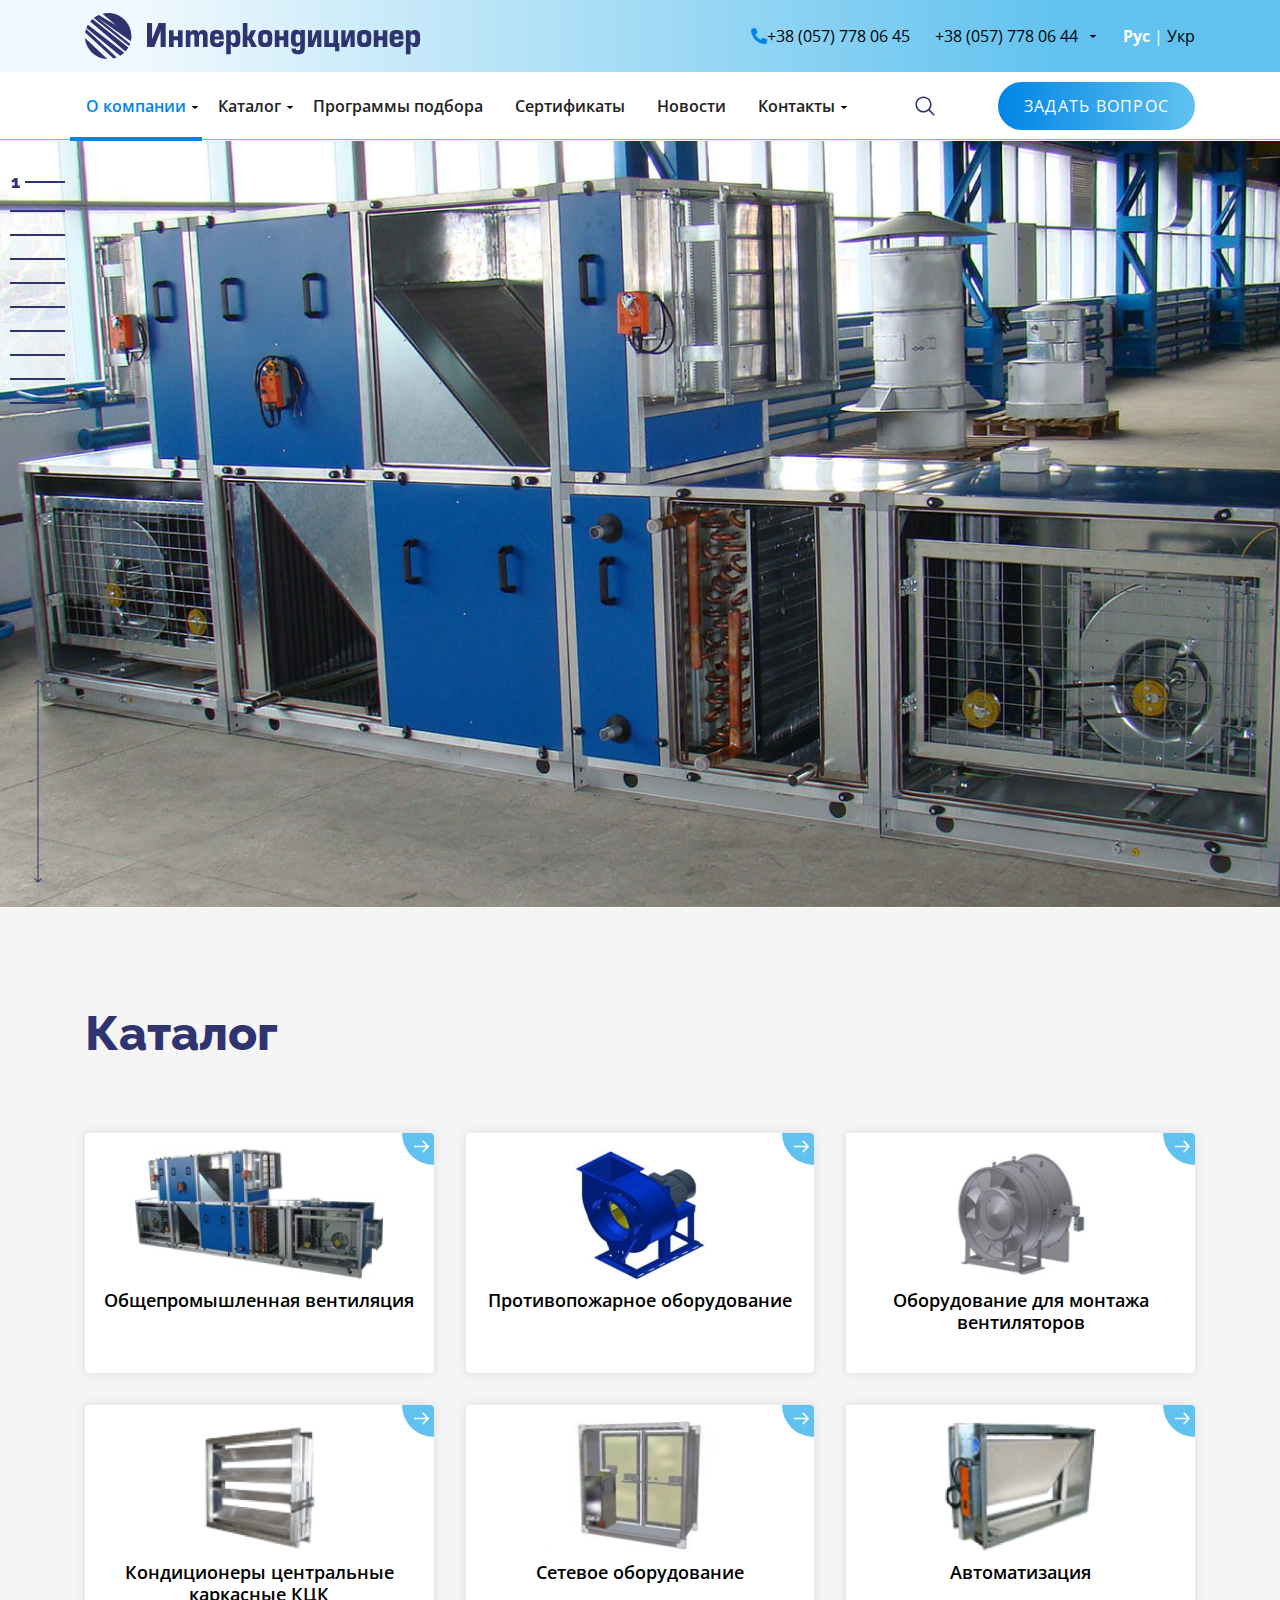
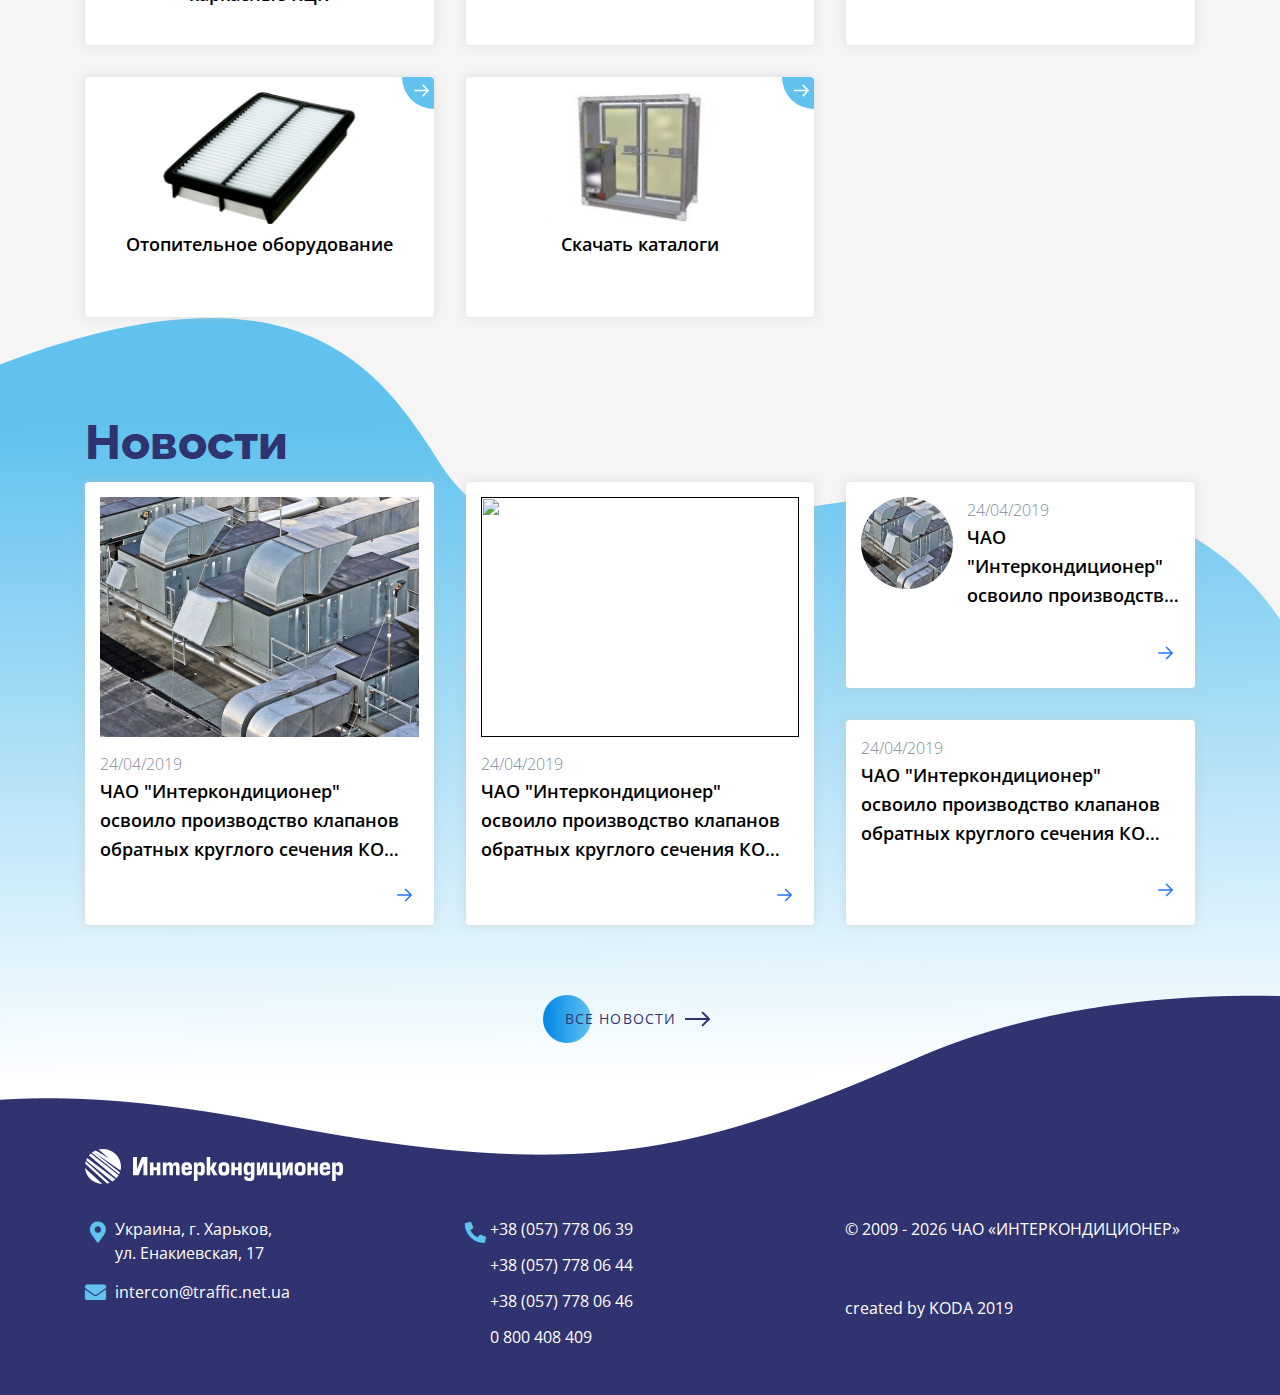
==== index.html @ b6829fa5 "anchor and mob nav menu" ====
<!doctype html>
<html lang="en">
<head>
    <meta charset="utf-8">
    <meta name="viewport" content="width=device-width, initial-scale=1.0">
    <title>Интеркондиционер</title>
    <meta name="description" content="">
    <meta name="author" content="">
    <link rel="shortcut icon" href="favicon.ico" type="image/x-icon">
    <link rel="stylesheet" href="css/fontawesome.min.css">
    <link rel="stylesheet" href="css/bootstrap.min.css">
    <link rel="stylesheet" href="css/jquery.fancybox.min.css">
    <link rel="stylesheet" href="css/main.css">
</head>

<body>
<div id="preloader">
    <div class="infinityChrome">
        <div></div>
        <div></div>
        <div></div>
    </div>

    <div class="infinity">
        <div><span></span>        </div>
        <div>            <span></span>        </div>
        <div>            <span></span>        </div>
    </div>

    <svg xmlns="http://www.w3.org/2000/svg" version="1.1" style="display: none;">
        <defs>
            <filter id="goo">
                <feGaussianBlur in="SourceGraphic" stdDeviation="6" result="blur" />
                <feColorMatrix in="blur" mode="matrix" values="1 0 0 0 0  0 1 0 0 0  0 0 1 0 0  0 0 0 18 -7" result="goo" />
                <feBlend in="SourceGraphic" in2="goo" />
            </filter>
        </defs>
    </svg>
</div>
<header>
    <div class="header-top">
        <div class="container">
            <div class="logo"><a href=""><img src="media/logo.svg" alt=""></a></div>
            <div class="logo-sm"><a href=""><img src="media/logo-sm.svg" alt=""></a></div>
            <div class="header-top-right">
                <div class="phones-block">
                    <ul class="priority-phones">
                        <li id="tel_num1"><a href="tel:+380577780644">+38 (057) 778 06 44</a></li>
                        <li id="tel_num2"><a href="tel:+380577780645">+38 (057) 778 06 45</a></li>
                    </ul>
                    <div class="more_btn open_btn"></div>
                    <div class="phones-popup">
                        <div class="popup-arrow"></div>
                        <ul class="main-phones">
                            <li><a href="tel:+380577780646">+38 (057) 778 06 46</a></li>
                            <li><a href="tel:+380577780639">+38 (057) 778 06 39</a></li>
                        </ul>
                        <div class="border-line"></div>
                        <div class="phones-header">Oтдел продаж:</div>
                        <ul>
                            <li><a href="tel:+380577780639">+38 (057) 778 06 39 (40,44,45)</a></li>
                            <li><a href="tel:+380500138075">+38 (050) 013 80 75</a></li>
                            <li><a href="tel:+380677011657">+38 (067) 701 16 57</a></li>
                            <li><a href="tel:+380632177580">+38 (063) 217 75 80</a></li>
                            <li><a href="tel:0800408409">0 800 408 409</a> *</li>
                        </ul>
                        <span>*со стационарных и мобильных телефонов в пределах Украины бесплатно</span>
                    </div>
                </div>
                <div class="location" id="location">
                    <a href="" class="active">Рус</a> |
                    <a href="">Укр</a>
                </div>
            </div>
        </div>
    </div>
    <div class="header-btm">
        <div class="container">
            <div class="logo"><a href=""><img src="media/logo.svg" alt=""></a></div>
            <div class="logo-sm"><a href=""><img src="media/logo-sm.svg" alt=""></a></div>
            <nav class="navbar-expand-xl navbar-light">
                <button
                        class="navbar-toggler"
                        type="button"
                        data-toggle="collapse"
                        data-target="#navbar"
                        aria-controls="navbar"
                        aria-expanded="false"
                        aria-label="Toggle navigation">
                    <img src="media/burger.svg" alt=""></span>
                </button>
                <div class="collapse navbar-collapse " id="navbar">
                    <button
                            class="close-menu-btn navbar-toggler"
                            type="button"
                            data-toggle="collapse"
                            data-target="#navbar"
                            aria-controls="navbar"
                            aria-expanded="false"
                            aria-label="Toggle navigation">
                        </span>
                    </button>
                    <ul class="nav">
                        <li class="nav-item current-link">
                            <a class="nav-link">О компании</a>
                            <div class="drop-menu">
                                <a class="dropdown-item" href="about.html">О нас</a>
                                <a class="dropdown-item" href="about.html">Производство</a>
                                <a class="dropdown-item" href="about.html">Сервис</a>
                                <a class="dropdown-item" href="about.html">Стендовые испытания</a>
                                <a class="dropdown-item" href="about.html">Вакансии</a>
                            </div>
                        </li>
                        <li class="nav-item ">
                            <a class="nav-link">Каталог</a>
                            <div class="drop-menu with-columns">
                                <div class="menu-column">
                                    <a class="dropdown-item" href="catalog.html">Общепромышленная вентиляция </a>
                                    <span class="openSubmenu"></span>
                                    <ul>
                                        <li><a href="catalog.html">Вентиляторы радиальные</a></li>
                                        <li><a href="catalog.html">Вентиляторы крышные</a></li>
                                        <li><a href="catalog.html">Вентиляторы осевые</a></li>
                                        <li><a href="catalog.html">Вентиляторы канальные</a></li>
                                    </ul>
                                    <a class="dropdown-item" href="catalog.html">Противопожарное оборудование </a>
                                    <span class="openSubmenu"></span>
                                    <ul>
                                        <li><a href="catalog.html">Вентиляторы дымоудаления </a></li>
                                        <li><a href="catalog.html">Клапаны дымоудаления</a></li>
                                        <li><a href="catalog.html">Клапаны огнезадерживающие</a></li>
                                    </ul>
                                    <a class="dropdown-item" href="catalog.html">Оборудование для монтажа вентиляторов </a>
                                    <span class="openSubmenu"></span>
                                    <ul>
                                        <li><a href="catalog.html">Стаканы</a></li>
                                        <li><a href="catalog.html">Виброизоляторы и гибкие вставки</a></li>
                                    </ul>
                                </div>
                                <div class="menu-column">
                                    <a class="dropdown-item" href="catalog.html">Кондиционеры центральные каркасные КЦК</a>
                                    <span class="openSubmenu"></span>
                                    <span class="openSubmenu"></span>
                                    <a class="dropdown-item" href="catalog.html">Сетевое оборудование</a>
                                    <span class="openSubmenu"></span>
                                    <ul>
                                        <li><a href="catalog.html">Клапаны и заслонки </a></li>
                                        <li><a href="catalog.html">Узлы прохода, дефлекторы, зонты, двери, шумоглушители </a></li>
                                        <li><a href="catalog.html">Фильтры, ИРП</a></li>
                                    </ul>
                                    <a class="dropdown-item" href="catalog.html">Автоматизация </a>
                                    <span class="openSubmenu"></span>
                                    <a class="dropdown-item" href="catalog.html">Отопительное оборудование </a>
                                    <span class="openSubmenu"></span>
                                    <ul>
                                        <li><a href="catalog.html">Агрегаты воздушно-отопительные </a></li>
                                        <li><a href="catalog.html">Воздухонагреватель (калориферы) </a></li>
                                    </ul>
                                    <a class="dropdown-item" href="catalog.html">Скачать каталоги</a>
                                </div>
                            </div>
                        </li>
                        <li class="nav-item">
                            <a class="nav-link" href="program.html">Программы подбора</a>
                        </li>
                        <li class="nav-item">
                            <a class="nav-link" href="certificates.html">Сертификаты</a>
                        </li>
                        <li class="nav-item">
                            <a class="nav-link" href="news.html">Новости</a>
                        </li>
                        <li class="nav-item">
                            <a class="nav-link">Контакты</a>
                            <div class="drop-menu">
                                <a class="dropdown-item" href="contacts.html">Главный офис</a>
                                <a class="dropdown-item" href="offices.html">Представительства</a>
                            </div>
                        </li>
                    </ul>
                </div>
            </nav>
            <div class="search-btn open-search"></div>
            <div class="form-btn gradient-btn open_btn" id="ask-btn">
                <span class="open_btn">ЗАДАТЬ ВОПРОС</span>
            </div>
            <!--            <div class="form-wrap">-->
            <div class="contact-form" id="contact-form-header">

                <p>Вы можете задать вопрос, заполнив форму, и наши менеджеры ответят вам в самое ближайшее время!</p>
                <span class="form-btn">
            </span>
                <form action="">
                    <div class="form-item">
                        <input type="text" placeholder="Имя:" name="name" id="name" autocomplete="off">
                        <label for="name">Имя:</label>
                    </div>
                    <div class="form-item">
                        <input type="tel"  name="tel" id="tel" autocomplete="off" placeholder="Телефон">
                        <label for="tel">Телефон:</label>
                    </div>
                    <div class="form-item">
                        <input type="email" placeholder="Email:" name="email" id="email" autocomplete="off">
                        <label for="email">Email:</label>
                    </div>
                    <div class="form-item">
                        <input type="text" placeholder="Организация:" name="org" id="org" autocomplete="off">
                        <label for="org">Организация:</label>
                    </div>
                    <div class="form-item">
                        <textarea name="message" id="message" cols="3" rows="2" placeholder="Сообщение:"></textarea>
                        <label for="message">Сообщение:</label>
                    </div>
                    <div class="download-file">
                        Прикрепить фаил
                        <input id="file" type="file" multiple>
                        <label for="file"></label>
                        <div>
                            Загруженно файлов: <span class="files-count">0</span>
                        </div>
                        <div class="allow-files">
                            Максимальный размер файла: <span>9.91 MB</span>
                        </div>
                        <div class="alert-message">
                            <span>размер файла превышает максимальный</span></div>
                    </div>
                    <div>
                    </div>
                    <button class="gradient-btn">отправить</button>
                </form>
                <!--                </div>-->
            </div>
        </div>
        <div class="search-wrap">
            <div class="search-line">
                <form action="">
                    <input type="text" placeholder="Поиск..." required>
                </form>
                <span class="search-btn">
                    <img src="media/close.svg" alt="">
                </span>
            </div>
        </div>

    </div>
</header>
<section class="section1">
    <div class="top_banner_slider">
        <div class="banner" style="background-image: url('media/banner-img/1.jpg')"></div>
        <div class="banner" style="background-image: url('media/banner-img/3.jpg')"></div>
        <div class="banner" style="background-image: url('media/banner-img/4.jpg')"></div>
        <div class="banner" style="background-image: url('media/banner-img/5.jpg')"></div>
        <div class="banner" style="background-image: url('media/banner-img/6.jpg')"></div>
        <div class="banner" style="background-image: url('media/banner-img/7.jpg')"></div>
        <div class="banner" style="background-image: url('media/banner-img/8.jpg')"></div>
        <div class="banner" style="background-image: url('media/banner-img/9.jpg')"></div>
        <div class="banner" style="background-image: url('media/banner-img/10.jpg')"></div>
        <div class="banner" style="background-image: url('media/banner-img/banner_1.png')"></div>
    </div>
    <div class="top_banner_slider_arrowsBox">
        <div class="prev_btn"></div>
        <div class="next_btn"></div>
    </div>
</section>
<div class="section-wrapper">
    <section class="container home-catalog">
        <h1>Каталог</h1>
        <div class="catalog-grid">
            <div class="card"><a href="catalog.html">
                <img src="media/home-catalog/4.png" alt="">
                <p>Общепромышленная вентиляция</p>
                <div class="go-corner">
                    <div class="go-arrow"></div>
                </div>
            </a>
            </div>
            <div class="card"><a href="catalog.html">
                <img src="media/home-catalog/91.png" alt="">
                <p>Противопожарное оборудование</p>
                <div class="go-corner">
                    <div class="go-arrow"></div>
                </div>
            </a>
            </div>

            <div class="card"><a href="catalog.html">
                <img src="media/home-catalog/100.png" alt="">
                <p>Оборудование для монтажа вентиляторов</p>
                <div class="go-corner">
                    <div class="go-arrow"></div>
                </div>
            </a>
            </div>


            <div class="card"><a href="catalog.html">
                <img src="media/home-catalog/category10.png" alt="">
                <p>Кондиционеры центральные каркасные КЦК</p>
                <div class="go-corner">
                    <div class="go-arrow"></div>
                </div>
            </a>
            </div>

            <div class="card"><a href="catalog.html">
                <img src="media/home-catalog/74.png" alt="">
                <p>Сетевое оборудование</p>
                <div class="go-corner">
                    <div class="go-arrow"></div>
                </div>
            </a>
            </div>


            <div class="card"><a href="catalog.html">
                <img src="media/home-catalog/category12.png" alt="">
                <p>Автоматизация</p>
                <div class="go-corner">
                    <div class="go-arrow"></div>
                </div>
            </a>
            </div>

            <div class="card"><a href="catalog.html">
                <img src="media/home-catalog/5.png" alt="">
                <p>Отопительное оборудование</p>
                <div class="go-corner">
                    <div class="go-arrow"></div>
                </div>
            </a>
            </div>

            <div class="card"><a href="catalog.html">
                <img src="media/home-catalog/74.png" alt="">
                <p>Скачать каталоги</p>
                <div class="go-corner">
                    <div class="go-arrow"></div>
                </div>
            </a>
            </div>

        </div>
    </section>
    <section class="home-news">
        <div class="container">
            <h1>Новости</h1>
            <div class="news-flex">
                <div class="card">
                    <a href="">
                        <img src="media/home-newes1.png" alt="">
                        <span>24/04/2019</span>
                        <p>ЧАО "Интеркондиционер" освоило производство клапанов обратных круглого сечения КО 100 ЧАО "Интеркондиционер" освоило производство клапанов обратных
                            круглого
                            сечения КО 100</p>
                        <span class="link--arrowed">
                        <svg class="arrow-icon" xmlns="http://www.w3.org/2000/svg" width="32" height="32" viewBox="0 0 32 32">
                            <g fill="none" stroke="#2175FF" stroke-width="1.5" stroke-linejoin="round" stroke-miterlimit="10">
                                <circle class="arrow-icon--circle" cx="16" cy="16" r="15.12"></circle>
                                <path class="arrow-icon--arrow" d="M16.14 9.93L22.21 16l-6.07 6.07M8.23 16h13.98"></path>
                            </g>
                        </svg>
                    </span>
                    </a>
                </div>
                <div class="card">
                    <a href="">
                        <img src="" alt="">
                        <span>24/04/2019</span>
                        <p>ЧАО "Интеркондиционер" освоило производство клапанов обратных круглого сечения КО 100 ЧАО "Интеркондиционер" освоило производство клапанов обратных
                            круглого
                            сечения КО 100</p>
                        <span class="link--arrowed">
                            <svg class="arrow-icon" xmlns="http://www.w3.org/2000/svg" width="32" height="32" viewBox="0 0 32 32">
                                <g fill="none" stroke="#2175FF" stroke-width="1.5" stroke-linejoin="round" stroke-miterlimit="10">
                                    <circle class="arrow-icon--circle" cx="16" cy="16" r="15.12"></circle>
                                    <path class="arrow-icon--arrow" d="M16.14 9.93L22.21 16l-6.07 6.07M8.23 16h13.98"></path>
                                </g>
                            </svg>
                        </span>
                    </a>
                </div>
                <div class="card-column">
                    <div class="card-sm">
                        <a href="">
                            <img src="media/home-newes1.png" alt="">
                            <div>
                                <span>24/04/2019</span>
                                <p>ЧАО "Интеркондиционер" освоило производство клапанов обратных круглого сечения КО 100 ЧАО "Интеркондиционер" освоило производство клапанов
                                    обратных
                                    круглого сечения КО 100</p>
                            </div>
                            <span class="link--arrowed">
                            <svg class="arrow-icon" xmlns="http://www.w3.org/2000/svg" width="32" height="32" viewBox="0 0 32 32">
                                <g fill="none" stroke="#2175FF" stroke-width="1.5" stroke-linejoin="round" stroke-miterlimit="10">
                                    <circle class="arrow-icon--circle" cx="16" cy="16" r="15.12"></circle>
                                    <path class="arrow-icon--arrow" d="M16.14 9.93L22.21 16l-6.07 6.07M8.23 16h13.98"></path>
                                </g>
                            </svg>
                        </span>
                        </a>
                    </div>
                    <div class="card-sm">
                        <a href="">
                            <!--                    <img src="" alt="">-->
                            <div>
                                <span>24/04/2019</span>
                                <p>ЧАО "Интеркондиционер" освоило производство клапанов обратных круглого сечения КО 100 ЧАО "Интеркондиционер" освоило производство клапанов
                                    обратных
                                    круглого сечения КО 100</p>
                            </div>

                            <span class="link--arrowed">
                            <svg class="arrow-icon" xmlns="http://www.w3.org/2000/svg" width="32" height="32" viewBox="0 0 32 32">
                                <g fill="none" stroke="#2175FF" stroke-width="1.5" stroke-linejoin="round" stroke-miterlimit="10">
                                    <circle class="arrow-icon--circle" cx="16" cy="16" r="15.12"></circle>
                                    <path class="arrow-icon--arrow" d="M16.14 9.93L22.21 16l-6.07 6.07M8.23 16h13.98"></path>
                                </g>
                            </svg>
                        </span>
                        </a>
                    </div>
                </div>
            </div>
        </div>
    </section>
    <div class="news-page-link">
        <a href="news.html" class="cta">
            <span>все новости</span>
            <img src="media/Arrow-sm-violet.svg" alt="">
        </a>
    </div>
</div>
<footer>
    <div class="container">
        <div class="footer-logo">
            <a href="#">
                <img src="media/logo-white.svg" alt="">
            </a>
        </div>
        <div class="row">
            <div class="col-sm-7 col-lg-3">
                <div class="address">
                    Украина, г. Харьков, <br> ул. Енакиевская, 17
                </div>
                <div class="mail">
                    <a href="mailto:intercon@traffic.net.ua">
                        intercon@traffic.net.ua
                    </a>
                </div>
            </div>
            <div class="col-sm-5 col-lg-3 offset-lg-1">
                <div class="phones">
                    <a href="tel:+380577780639">+38 (057) 778 06 39</a>
                    <a href="tel:+380577780644">+38 (057) 778 06 44</a>
                    <a href="tel:+380577780646">+38 (057) 778 06 46</a>
                    <a href="tel:0800408409">0 800 408 409</a>
                </div>
            </div>
            <div class="col-lg-4 offset-lg-1">
                <div class="footer-info">
                     <span>
                    &copy; 2009 -
                    <span class="current-year">

                    </span>
                    ЧАО «ИНТЕРКОНДИЦИОНЕР»
                </span>
                    <span>created by <a href="https://www.koda-ltd.com/">KODA </a>2019</span>
                </div>
            </div>
        </div>
    </div>
</footer>
<div id="anchor">
    <img src="media/anchor-icon.svg" alt="">
</div>

<script src="js/jquery-3.4.1.min.js"></script>
<script src="js/popper.min.js"></script>
<script src="js/bootstrap.min.js"></script>
<script src="js/slick.min.js"></script>
<script src="js/jquery.fancybox.min.js"></script>
<script src="js/jquery.inputmask.min.js"></script>
<script src="js/main.js"></script>
</body>
</html>
---- css/main.css ----
@charset "UTF-8";@import url("https://fonts.googleapis.com/css?family=Raleway:400,800&display=swap");@import url("https://fonts.googleapis.com/css?family=Open+Sans:300,400,700&display=swap");#preloader{min-height:100vh;display:-webkit-box;display:-ms-flexbox;display:flex;-webkit-box-pack:center;-ms-flex-pack:center;justify-content:center;-webkit-box-align:center;-ms-flex-align:center;align-items:center;background:#fff;z-index:99;position:fixed;width:100%}.infinity{width:120px;height:60px;position:relative}.infinity div,.infinity span{position:absolute}.infinity div{top:0;left:50%;width:60px;height:60px;-webkit-animation:rotate 6.9s linear infinite;animation:rotate 6.9s linear infinite}.infinity div span{left:-8px;top:50%;margin:-8px 0 0 0;width:16px;height:16px;display:block;background:#2F3370;-webkit-box-shadow:2px 2px 8px rgba(47, 51, 112, 0.09);box-shadow:2px 2px 8px rgba(47, 51, 112, 0.09);border-radius:50%;-webkit-transform:rotate(90deg);-ms-transform:rotate(90deg);transform:rotate(90deg);-webkit-animation:move 6.9s linear infinite;animation:move 6.9s linear infinite}.infinity div span:after,.infinity div span:before{content:'';position:absolute;display:block;border-radius:50%;width:14px;height:14px;background:inherit;top:50%;left:50%;margin:-7px 0 0 -7px;-webkit-box-shadow:inherit;box-shadow:inherit}.infinity div span:before{-webkit-animation:drop1 .8s linear infinite;animation:drop1 .8s linear infinite}.infinity div span:after{-webkit-animation:drop2 .8s linear infinite .4s;animation:drop2 .8s linear infinite .4s}.infinity div:nth-child(2){-webkit-animation-delay:-2.3s;animation-delay:-2.3s}.infinity div:nth-child(2) span{-webkit-animation-delay:-2.3s;animation-delay:-2.3s}.infinity div:nth-child(3){-webkit-animation-delay:-4.6s;animation-delay:-4.6s}.infinity div:nth-child(3) span{-webkit-animation-delay:-4.6s;animation-delay:-4.6s}.infinityChrome{width:128px;height:60px}.infinityChrome div{position:absolute;width:16px;height:16px;background:#2F3370;-webkit-box-shadow:2px 2px 8px rgba(47, 51, 112, 0.09);box-shadow:2px 2px 8px rgba(47, 51, 112, 0.09);border-radius:50%;-webkit-animation:moveSvg 6.9s linear infinite;animation:moveSvg 6.9s linear infinite;-webkit-filter:url(#goo);filter:url(#goo);-webkit-transform:scaleX(-1);-ms-transform:scaleX(-1);transform:scaleX(-1);offset-path:path("M64.3636364,29.4064278 C77.8909091,43.5203348 84.4363636,56 98.5454545,56 C112.654545,56 124,44.4117395 124,30.0006975 C124,15.5896556 112.654545,3.85282763 98.5454545,4.00139508 C84.4363636,4.14996252 79.2,14.6982509 66.4,29.4064278 C53.4545455,42.4803627 43.5636364,56 29.4545455,56 C15.3454545,56 4,44.4117395 4,30.0006975 C4,15.5896556 15.3454545,4.00139508 29.4545455,4.00139508 C43.5636364,4.00139508 53.1636364,17.8181672 64.3636364,29.4064278 Z")}.infinityChrome div:after,.infinityChrome div:before{content:'';position:absolute;display:block;border-radius:50%;width:14px;height:14px;background:inherit;top:50%;left:50%;margin:-7px 0 0 -7px;-webkit-box-shadow:inherit;box-shadow:inherit}.infinityChrome div:before{-webkit-animation:drop1 .8s linear infinite;animation:drop1 .8s linear infinite}.infinityChrome div:after{-webkit-animation:drop2 .8s linear infinite .4s;animation:drop2 .8s linear infinite .4s}.infinityChrome div:nth-child(2){-webkit-animation-delay:-2.3s;animation-delay:-2.3s}.infinityChrome div:nth-child(3){-webkit-animation-delay:-4.6s;animation-delay:-4.6s}.infinity{display:none}@-webkit-keyframes moveSvg{0%{offset-distance:0%}25%{background:#0085E6}75%{background:#61C2EF}to{offset-distance:100%}}@keyframes moveSvg{0%{offset-distance:0%}25%{background:#0085E6}75%{background:#61C2EF}to{offset-distance:100%}}@-webkit-keyframes rotate{50%{-webkit-transform:rotate(360deg);transform:rotate(360deg);margin-left:0}50.0001%,to{margin-left:-60px}}@keyframes rotate{50%{-webkit-transform:rotate(360deg);transform:rotate(360deg);margin-left:0}50.0001%,to{margin-left:-60px}}@-webkit-keyframes move{0%,50%{left:-8px}25%{background:#0085E6}75%{background:#61C2EF}50.0001%,to{left:auto;right:-8px}}@keyframes move{0%,50%{left:-8px}25%{background:#0085E6}75%{background:#61C2EF}50.0001%,to{left:auto;right:-8px}}@-webkit-keyframes drop1{to{-webkit-transform:translate(32px, 8px) scale(0);transform:translate(32px, 8px) scale(0)}}@keyframes drop1{to{-webkit-transform:translate(32px, 8px) scale(0);transform:translate(32px, 8px) scale(0)}}@-webkit-keyframes drop2{0%{-webkit-transform:translate(0, 0) scale(0.9);transform:translate(0, 0) scale(0.9)}to{-webkit-transform:translate(32px, -8px) scale(0);transform:translate(32px, -8px) scale(0)}}@keyframes drop2{0%{-webkit-transform:translate(0, 0) scale(0.9);transform:translate(0, 0) scale(0.9)}to{-webkit-transform:translate(32px, -8px) scale(0);transform:translate(32px, -8px) scale(0)}}.section1 .slick-slider .slick-list{-webkit-transform:rotate(180deg);-ms-transform:rotate(180deg);transform:rotate(180deg)}.section1 .slick-initialized .slick-slide{display:-webkit-box;display:-ms-flexbox;display:flex;-webkit-transform:rotate(180deg);-ms-transform:rotate(180deg);transform:rotate(180deg)}.top_banner_slider .banner{background-repeat:no-repeat;background-size:cover;background-position:center}.top_banner_slider .banner h1{color:#2F3370;max-width:500px;margin-bottom:45px}.top_banner_slider .banner p{font-size:18px;line-height:29px;max-width:598px}.top_banner_slider .banner .container{display:-webkit-box;display:-ms-flexbox;display:flex;-webkit-box-align:center;-ms-flex-align:center;align-items:center}.top_banner_slider .banner img{margin-right:55px}.top_banner_slider .slick-dots{list-style:none;position:absolute;left:10px;top:30px;text-align:right;padding:0;margin:0}.top_banner_slider .slick-dots li button{width:55px;height:2px;background:#2F3370;-webkit-transition:all 0.5s;-o-transition:all 0.5s;transition:all 0.5s;display:inline-block;border:none;font-size:0px;line-height:3px;cursor:pointer}.top_banner_slider .slick-dots .slick-active button{width:40px;text-indent:-60px;line-height:0;font-size:18px;font-family:"Raleway", sans-serif;font-weight:800;color:#2F3370}.top_banner_slider_arrowsBox{position:absolute;left:10px;bottom:0}.top_banner_slider_arrowsBox .next_btn,.top_banner_slider_arrowsBox .prev_btn{height:120px;width:56px;background-repeat:no-repeat;background-position-x:center;-webkit-transition:background-color .2s;-o-transition:background-color .2s;transition:background-color .2s}.top_banner_slider_arrowsBox .next_btn:hover,.top_banner_slider_arrowsBox .prev_btn:hover{background-color:rgba(255, 255, 255, 0.7);cursor:pointer}.top_banner_slider_arrowsBox .next_btn{background-image:url("../media/Arrow_left.svg");background-position-y:0}.top_banner_slider_arrowsBox .prev_btn{background-image:url("../media/Arrow_right.svg");background-position-y:100%}.section-wrapper{background:url("../media/wave-bg.svg") #F5F5F5;padding-bottom:260px;position:relative;background-repeat:no-repeat;background-position:center bottom;background-size:contain}.home-catalog{padding:93px 15px}.home-catalog h1{color:#2F3370;margin-bottom:68px}.catalog-grid{display:-ms-grid;display:grid;grid-template-columns:repeat(3, 1fr);-ms-grid-columns:1fr 1fr 1fr;grid-gap:32px}.catalog-grid .card{font-size:18px;line-height:29px;background-color:white;border-radius:4px;-webkit-box-shadow:0 0 8px rgba(196, 196, 196, 0.5);box-shadow:0 0 8px rgba(196, 196, 196, 0.5);min-height:240px;text-align:center;position:relative;z-index:0;overflow:hidden;border:none}.catalog-grid .card:before{content:"";position:absolute;z-index:-1;top:-16px;right:-16px;background:-webkit-gradient(linear, left top, right top, from(#61C2EF), color-stop(50%, #ABE5FF));background:-webkit-linear-gradient(left, #61C2EF 0%, #ABE5FF 50%);background:-o-linear-gradient(left, #61C2EF 0%, #ABE5FF 50%);background:linear-gradient(90deg, #61C2EF 0%, #ABE5FF 50%);height:32px;width:32px;border-radius:32px;-webkit-transform:scale(1);-ms-transform:scale(1);transform:scale(1);-webkit-transform-origin:50% 50%;-ms-transform-origin:50% 50%;transform-origin:50% 50%;-webkit-transition:-webkit-transform 0.25s ease-out;transition:-webkit-transform 0.25s ease-out;-o-transition:transform 0.25s ease-out;transition:transform 0.25s ease-out;transition:transform 0.25s ease-out, -webkit-transform 0.25s ease-out}.catalog-grid .card:hover .go-corner{background:transparent}.catalog-grid .card:hover:before{-webkit-transform:scale(28);-ms-transform:scale(28);transform:scale(28)}.catalog-grid .card a{display:-webkit-box;display:-ms-flexbox;display:flex;-webkit-box-orient:vertical;-webkit-box-direction:normal;-ms-flex-direction:column;flex-direction:column;-webkit-box-align:center;-ms-flex-align:center;align-items:center;padding:15px;height:100%;height:available;height:-webkit-fill-available}.catalog-grid .card img{max-height:132px;height:132px;max-width:100%}.catalog-grid .card p{margin-top:10px;margin-bottom:0;font-weight:600;line-height:120%}.home-news h1{color:#2F3370}.news-flex{display:-webkit-box;display:-ms-flexbox;display:flex;-ms-flex-wrap:wrap;flex-wrap:wrap;margin-left:-32px}.news-flex .card{margin:0 0 32px 32px;width:calc(33.3333% - 32px)}.news-flex .card img{width:100%;height:240px;-o-object-fit:none;object-fit:none}.news-flex .card,.news-flex .card-sm{position:relative;background:#FFFFFF;-webkit-box-shadow:0 0 8px rgba(196, 196, 196, 0.5);box-shadow:0 0 8px rgba(196, 196, 196, 0.5);border-radius:4px;border:none}.news-flex .card-sm a,.news-flex .card a{padding:15px;height:100%}.news-flex .card-sm p,.news-flex .card p{line-height:29px;font-size:18px;font-weight:600;overflow:hidden;display:-webkit-box;-webkit-line-clamp:3;-webkit-box-orient:vertical}.news-flex .card-sm img,.news-flex .card img{margin-bottom:14px;max-width:100%;max-height:100%}.news-flex .card-sm span,.news-flex .card span{font-weight:300;line-height:26px;color:#7F899D}.news-flex .card-sm span.link--arrowed,.news-flex .card span.link--arrowed{margin-right:auto;margin-left:calc(100% - 30px);width:30px;height:30px}.news-flex .card-sm:hover .arrow-icon,.news-flex .card:hover .arrow-icon{-webkit-transform:translate3d(5px, 0, 0);transform:translate3d(5px, 0, 0)}.news-flex .card-sm:hover .arrow-icon--circle,.news-flex .card:hover .arrow-icon--circle{stroke-dashoffset:0}.news-flex .card-sm:hover p,.news-flex .card:hover p{color:#2F3370}.news-flex .card-column{margin:0 0 32px 32px;width:calc(33.3333% - 32px)}.news-flex .card-sm{min-height:calc(50% - 16px)}.news-flex .card-sm img{border-radius:50%;max-width:92px;max-height:92px;margin-bottom:0;margin-right:14px}.news-flex .card-sm:first-child{margin-bottom:32px}.news-flex .card-sm span.link--arrowed{position:absolute;bottom:20px;right:15px}.news-flex .card-sm a{display:-webkit-box;display:-ms-flexbox;display:flex;padding-bottom:35px}@-moz-document url-prefix(){.news-flex .card-sm p,.news-flex .card p{max-height:87px;overflow:hidden}}.link--arrowed{display:inline-block;height:2rem;line-height:2rem}.link--arrowed .arrow-icon{position:relative;top:-1px;-webkit-transition:-webkit-transform 0.3s ease;transition:-webkit-transform 0.3s ease;-o-transition:transform 0.3s ease;transition:transform 0.3s ease;transition:transform 0.3s ease, -webkit-transform 0.3s ease;vertical-align:middle}.link--arrowed .arrow-icon--circle{-webkit-transition:stroke-dashoffset .3s ease;-o-transition:stroke-dashoffset .3s ease;transition:stroke-dashoffset .3s ease;stroke-dasharray:95;stroke-dashoffset:95}.news-page-link{margin-top:48px;text-align:center;position:absolute;width:100%;z-index:1}.news-page-link .cta{position:relative;margin:auto;padding:19px 22px;-webkit-transition:all .2s ease;-o-transition:all .2s ease;transition:all .2s ease}.news-page-link .cta:before{content:"";position:absolute;top:8px;left:0;display:block;border-radius:30px;background:-webkit-gradient(linear, left top, right top, from(#0085E6), to(#61C2EF));background:-webkit-linear-gradient(left, #0085E6 0%, #61C2EF 100%);background:-o-linear-gradient(left, #0085E6 0%, #61C2EF 100%);background:linear-gradient(90deg, #0085E6 0%, #61C2EF 100%);width:48px;height:48px;-webkit-transition:all .3s ease;-o-transition:all .3s ease;transition:all .3s ease}.news-page-link .cta span{position:relative;font-size:14px;line-height:19px;letter-spacing:0.08em;text-transform:uppercase;vertical-align:middle;color:#2F3370}.news-page-link .cta img{position:relative;top:0;margin-left:10px;fill:none;stroke-linecap:round;stroke-linejoin:round;stroke-width:2;-webkit-transform:translateX(-5px);-ms-transform:translateX(-5px);transform:translateX(-5px);-webkit-transition:all .3s ease;-o-transition:all .3s ease;transition:all .3s ease}.news-page-link .cta:hover:before{width:100%}.news-page-link .cta:hover:before img{-webkit-transform:translateX(0);-ms-transform:translateX(0);transform:translateX(0)}.news-page-link .cta:active{-webkit-transform:scale(0.96);-ms-transform:scale(0.96);transform:scale(0.96)}@-moz-document url-prefix(){.news-grid .card p{max-height:84px;overflow:hidden}}.no-search-results h2{font-family:"Open Sans", sans-serif;font-size:24px;line-height:32px;text-align:center;text-transform:uppercase;color:#0085E6;max-width:460px;margin:0 auto 43px}.no-search-results .search-img{margin:72px auto;text-align:center}.catalog{background-color:#F5F5F5;padding-bottom:275px;position:relative}.catalog h1{margin-bottom:68px}.catalog h4{font-weight:600;margin-bottom:20px}#sidebar{background:#ffffff;color:#fff;position:-webkit-sticky;position:sticky;top:95px}#sidebar.shown{left:0;top:54px;z-index:1;width:100%}#sidebar ul.components{padding:0;margin:0;list-style-type:none}#sidebar ul.components>li{min-height:60px;position:relative;display:-webkit-box;display:-ms-flexbox;display:flex;-webkit-box-orient:vertical;-webkit-box-direction:normal;-ms-flex-direction:column;flex-direction:column;-webkit-box-pack:center;-ms-flex-pack:center;justify-content:center;-webkit-box-align:start;-ms-flex-align:start;align-items:flex-start;padding:0 34px 0 0}#sidebar ul.components>li>a{border-left:4px solid #FFFFFF;display:-webkit-box;display:-ms-flexbox;display:flex;-webkit-box-align:center;-ms-flex-align:center;align-items:center;width:100%}#sidebar ul.components>li.withDropMenu:after{content:url(../media/shevron.svg);position:absolute;top:calc(50% - 24px);right:3px;cursor:pointer;height:8px;display:inline-block;line-height:0;padding:20px 10px 30px}#sidebar ul.components>li.active-item,#sidebar ul.components>li:hover{background:#F9F9F9}#sidebar ul.components>li.active-item>a,#sidebar ul.components>li:hover>a{border-left:4px solid #0085E6}#sidebar ul.components>li.withDropMenu.opened:after{content:url(../media/shevron2_hover.svg);top:5px}#sidebar ul.components li.withDropMenu>a{position:relative;display:-webkit-box;display:-ms-flexbox;display:flex;-webkit-box-align:center;-ms-flex-align:center;align-items:center;width:available;width:-moz-available;width:-webkit-fill-available}#sidebar ul.components li.withDropMenu>a:after{content:'';position:absolute;right:0;top:15%;width:1px;height:70%;background-color:#222222;opacity:0.2}#sidebar ul.components li.withDropMenu.opened{background-color:#eeeeee}#sidebar ul.components li.withDropMenu.opened>a{border-left:4px solid #0085E6;color:#0085E6}#sidebar ul.components .drop-menu{padding:0;width:100%;display:none}#sidebar ul.components .drop-menu li{min-height:54px;display:-webkit-box;display:-ms-flexbox;display:flex;-webkit-box-align:center;-ms-flex-align:center;align-items:center;margin-right:-34px}#sidebar ul.components .drop-menu li.activeItem,#sidebar ul.components .drop-menu li:hover{background:#0085E6}#sidebar ul.components .drop-menu li.activeItem a,#sidebar ul.components .drop-menu li:hover a{color:#FFFFFF}#sidebar ul.components .drop-menu li a{font-weight:normal;color:#333333;font-size:14px;padding:19px 10px 11px 34px;width:100%}#sidebar ul.components .drop-menu.show{display:block}#sidebar>ul li a{font-weight:600;font-size:14px;color:#000000;padding:15px 0 15px 12px;min-height:60px}.filter-btn:not(.back-btn){display:-webkit-box;display:-ms-flexbox;display:flex;-webkit-box-align:center;-ms-flex-align:center;align-items:center;-webkit-box-pack:center;-ms-flex-pack:center;justify-content:center;margin:0 0 48px}.filter-btn:not(.back-btn) .fa-filter{margin-right:8px}#sidebar .back-btn{width:20px;height:15px;background:url("../media/Arrow-sm.svg") no-repeat;-webkit-transform:rotate(180deg);-ms-transform:rotate(180deg);transform:rotate(180deg);margin:20px 0 10px 16px}.catalog-item{background-color:#FFFFFF;border-radius:4px;-webkit-box-align:center;-ms-flex-align:center;align-items:center;padding:30px 15px;position:relative;margin-bottom:30px}.catalog-item img{max-width:100%;width:100%}.catalog-item span.link--arrowed{margin-right:auto;margin-left:calc(100% - 30px)}.catalog-item:hover{-webkit-box-shadow:0px 0px 12px rgba(196, 196, 196, 0.8);box-shadow:0px 0px 12px rgba(196, 196, 196, 0.8)}.catalog-item:hover .arrow-icon{-webkit-transform:translate3d(5px, 0, 0);transform:translate3d(5px, 0, 0)}.catalog-item:hover .arrow-icon--circle{stroke-dashoffset:0}.pagination{display:-webkit-box;display:-ms-flexbox;display:flex;-webkit-box-align:center;-ms-flex-align:center;align-items:center;-webkit-box-pack:center;-ms-flex-pack:center;justify-content:center;margin-top:18px;z-index:1;position:absolute;bottom:190px;width:100%}.pagination .next-page,.pagination .prev-page{width:30px;height:20px;background:url("../media/arrow_left_default.svg") no-repeat center;-webkit-transition:all .2s;-o-transition:all .2s;transition:all .2s}.pagination .next-page:hover,.pagination .prev-page:hover{background:url("../media/arrow_left_default_hover.svg") no-repeat center}.pagination .next-page{-webkit-transform:rotate(180deg);-ms-transform:rotate(180deg);transform:rotate(180deg);-webkit-transform-origin:center;-ms-transform-origin:center;transform-origin:center}.pagination span{height:24px;width:24px;border-radius:50%;margin:0 3px;text-align:center;display:inline-block}.pagination span a{color:#2F3370}.pagination span.current{background:-webkit-gradient(linear, left top, right top, from(#0085E6), to(#61C2EF));background:-webkit-linear-gradient(left, #0085E6 0%, #61C2EF 100%);background:-o-linear-gradient(left, #0085E6 0%, #61C2EF 100%);background:linear-gradient(90deg, #0085E6 0%, #61C2EF 100%);color:#FFFFFF}.product{padding-bottom:275px;position:relative;-webkit-user-select:none;-moz-user-select:none;-ms-user-select:none;user-select:none}.product h1{margin-bottom:60px}.product .back-btn{margin-top:48px;text-align:right}.product .back-btn .cta{position:relative;margin:auto;padding:19px 22px;-webkit-transition:all .2s ease;-o-transition:all .2s ease;transition:all .2s ease}.product .back-btn .cta:before{content:"";position:absolute;top:8px;right:0;display:block;border-radius:30px;background:-webkit-gradient(linear, left top, right top, from(#0085E6), to(#61C2EF));background:-webkit-linear-gradient(left, #0085E6 0%, #61C2EF 100%);background:-o-linear-gradient(left, #0085E6 0%, #61C2EF 100%);background:linear-gradient(90deg, #0085E6 0%, #61C2EF 100%);width:48px;height:48px;-webkit-transition:all .3s ease;-o-transition:all .3s ease;transition:all .3s ease}.product .back-btn .cta span{position:relative;font-size:14px;line-height:19px;letter-spacing:0.08em;text-transform:uppercase;vertical-align:middle;color:#2F3370}.product .back-btn .cta img{position:relative;top:0;margin-left:10px;fill:none;stroke-linecap:round;stroke-linejoin:round;stroke-width:2;-webkit-transform:translateX(-5px);-ms-transform:translateX(-5px);transform:translateX(-5px);-webkit-transition:all .3s ease;-o-transition:all .3s ease;transition:all .3s ease}.product .back-btn .cta:hover:before{width:100%}.product .back-btn .cta:hover:before img{-webkit-transform:translateX(0);-ms-transform:translateX(0);transform:translateX(0)}.product .back-btn .cta:active{-webkit-transform:scale(0.96);-ms-transform:scale(0.96);transform:scale(0.96)}.product-description{margin:80px auto 0}.product-description .nav-tabs{border:none;width:-webkit-max-content;width:-moz-max-content;width:max-content;margin:0 auto;background:rgba(97, 194, 239, 0.5)}.product-description .nav-tabs .nav-link{border:none;border-top:4px solid transparent;color:#555555;letter-spacing:0.04em;font-size:16px;text-transform:uppercase;font-weight:600;border-radius:0;-webkit-transition:all .2s;-o-transition:all .2s;transition:all .2s}.product-description .nav-tabs .nav-link.active{border-top:4px solid #0085E6;color:#000;background-color:transparent}.product-description .nav-tabs .nav-link:hover{border-top:4px solid #0085E6}.tab-content{margin-top:34px}.tab-content h3{font-weight:600;line-height:27px;color:#222222}.tab-content img{max-width:100%}.tab-content table{width:100%}.tab-content table tr{height:80px;border-bottom:1px solid #C4C4C4}.tab-content table tr:last-child{border-bottom:none}.tab-content table tr td:first-child{width:55%}.tab-content table .gradient-btn{width:110px;margin-right:6px;float:right}.tab-content table .gradient-btn a{color:#FFFFFF}.tab-content table .border-btn{width:142px;float:right}.tab-content table .border-btn a{color:#2F3370}.short-descr{font-weight:600;font-size:18px;line-height:27px;color:#222222;margin-bottom:0}.product .preview-slider img{max-width:100%}.product .preview-slider .slick-track{display:-webkit-box!important;display:-ms-flexbox!important;display:flex!important}.product .preview-slider .slick-slide{display:-webkit-box;display:-ms-flexbox;display:flex;-webkit-box-align:center;-ms-flex-align:center;align-items:center;-webkit-box-pack:center;-ms-flex-pack:center;justify-content:center;height:inherit!important}.product .thumb-slider{margin-top:26px}.product .thumb-slider img{max-width:100%}.product .thumb-slider .slick-track{margin-left:-32px;display:-webkit-box!important;display:-ms-flexbox!important;display:flex!important}.product .thumb-slider .slick-slide{margin-left:32px;border:1px solid #C4C4C4;height:inherit;display:-webkit-box;display:-ms-flexbox;display:flex;-webkit-box-align:center;-ms-flex-align:center;align-items:center}.product .thumb-slider .slick-slide:hover{border:1px solid #0085E6}.banner_paginator{display:-webkit-box;display:-ms-flexbox;display:flex;margin-top:30px;-webkit-box-pack:end;-ms-flex-pack:end;justify-content:flex-end}.banner_paginator .next,.banner_paginator .prev{cursor:pointer}.banner_paginator .next:hover .arrow-icon,.banner_paginator .prev:hover .arrow-icon{-webkit-transform:translate3d(5px, 0, 0);transform:translate3d(5px, 0, 0)}.banner_paginator .next:hover .arrow-icon--circle,.banner_paginator .prev:hover .arrow-icon--circle{stroke-dashoffset:0}.banner_paginator .next:hover p,.banner_paginator .prev:hover p{color:#2F3370}.banner_paginator .prev{-webkit-transform:rotate(180deg);-ms-transform:rotate(180deg);transform:rotate(180deg);-webkit-transform-origin:center;-ms-transform-origin:center;transform-origin:center;margin-right:40px;margin-top:2px}.product .accordion>.card{border-radius:0;border:none}.product .accordion>.card .card-header{border:none;border-radius:0;border-bottom:1px solid #ffffff;margin-bottom:0;padding:0}.product .accordion>.card .card-header .btn{background:rgba(97, 194, 239, 0.5);font-weight:600;font-size:14px;line-height:21px;color:#000000;letter-spacing:0.4em;text-transform:uppercase;width:100%;height:100%;text-align:left;padding:15px;border-radius:0;position:relative}.product .accordion>.card .card-header .btn:hover{text-decoration:none}.product .accordion>.card .card-header .btn:focus{-webkit-box-shadow:none;box-shadow:none}.product .accordion>.card .card-header .btn[aria-expanded=true]{background:#0085E6;color:#FFFFFF}.product .accordion>.card .card-header .btn[aria-expanded=true]:after{content:url(../media/shevron2_active.svg)}.product .accordion>.card .card-header .btn:after{content:url(../media/shevron.svg);position:absolute;top:10px;right:20px}.news{background:right top/80Vmax auto no-repeat url("../media/news-bg.png"), -webkit-linear-gradient(270.86deg, rgba(245, 245, 245, 0.6) 7.74%, #FFFFFF 91.34%), -webkit-linear-gradient(359.77deg, rgba(97, 194, 239, 0.1) 10.26%, #61C2EF 83.3%);background:right top/80Vmax auto no-repeat url("../media/news-bg.png"), -o-linear-gradient(270.86deg, rgba(245, 245, 245, 0.6) 7.74%, #FFFFFF 91.34%), -o-linear-gradient(359.77deg, rgba(97, 194, 239, 0.1) 10.26%, #61C2EF 83.3%);background:right top/80Vmax auto no-repeat url("../media/news-bg.png"), linear-gradient(179.14deg, rgba(245, 245, 245, 0.6) 7.74%, #FFFFFF 91.34%), linear-gradient(90.23deg, rgba(97, 194, 239, 0.1) 10.26%, #61C2EF 83.3%);position:relative}.news-item{position:relative}.news-item h1{text-align:center;margin-bottom:62px;padding-top:87px}.news-item .news-date{color:#7F899D;font-size:18px;margin-bottom:30px}.news-item .news-descr{font-weight:600;font-size:24px;color:#222222;margin-bottom:44px}.news-item .news-descr img{display:block;margin:34px auto 0;width:100%;max-width:100%}.news-item .back-btn{margin-top:80px;text-align:right}.news-item .back-btn .cta{position:relative;margin:auto;padding:19px 22px;-webkit-transition:all .2s ease;-o-transition:all .2s ease;transition:all .2s ease}.news-item .back-btn .cta:before{content:"";position:absolute;top:8px;right:0;display:block;border-radius:30px;background:-webkit-gradient(linear, left top, right top, from(#0085E6), to(#61C2EF));background:-webkit-linear-gradient(left, #0085E6 0%, #61C2EF 100%);background:-o-linear-gradient(left, #0085E6 0%, #61C2EF 100%);background:linear-gradient(90deg, #0085E6 0%, #61C2EF 100%);width:48px;height:48px;-webkit-transition:all .3s ease;-o-transition:all .3s ease;transition:all .3s ease}.news-item .back-btn .cta span{position:relative;font-size:14px;line-height:19px;letter-spacing:0.08em;text-transform:uppercase;vertical-align:middle;color:#2F3370}.news-item .back-btn .cta img{position:relative;top:0;margin-left:10px;fill:none;stroke-linecap:round;stroke-linejoin:round;stroke-width:2;-webkit-transform:translateX(-5px);-ms-transform:translateX(-5px);transform:translateX(-5px);-webkit-transition:all .3s ease;-o-transition:all .3s ease;transition:all .3s ease}.news-item .back-btn .cta:hover:before{width:100%}.news-item .back-btn .cta:hover:before img{-webkit-transform:translateX(0);-ms-transform:translateX(0);transform:translateX(0)}.news-item .back-btn .cta:active{-webkit-transform:scale(0.96);-ms-transform:scale(0.96);transform:scale(0.96)}.news-item .gradient-btn{width:166px}.news-item .gradient-btn .fas{color:#FFFFFF;font-size:28px;margin-right:15px}.news-img .slick-slide{border:none}.news-img .slick-slide:focus{outline:none}.news-img img{max-width:100%;padding:0 15px;width:100%;height:232px;-o-object-fit:cover;object-fit:cover}.news-img .slick-dots{list-style-type:none;display:-webkit-box;display:-ms-flexbox;display:flex;-webkit-box-align:center;-ms-flex-align:center;align-items:center;-webkit-box-pack:center;-ms-flex-pack:center;justify-content:center;margin-top:30px;padding:0}.news-img .slick-dots li{display:inline-block;margin:0 10px}.news-img .slick-dots li button{border:none;width:4px;height:4px;background:#61C2EF;font-size:0;padding:0;border-radius:50%}.about nav{min-height:103px;border-bottom:1px solid #777777;margin-bottom:80px;display:-webkit-box;display:-ms-flexbox;display:flex;-webkit-box-align:end;-ms-flex-align:end;align-items:flex-end;-webkit-box-pack:center;-ms-flex-pack:center;justify-content:center}.about nav ul{list-style-type:none;text-align:center;margin-bottom:0;padding:0}.about nav ul li{display:inline-block;margin:0 5px}.about nav ul li.active a{color:#000000}.about nav ul li a{font-size:18px;font-weight:600;line-height:32px;color:#777777;position:relative;padding:0 9px}.about nav ul li a:before{content:"";position:absolute;width:100%;height:4px;bottom:-6px;left:0;background-color:#61C2EF;visibility:hidden;-webkit-transform:scaleX(0);-ms-transform:scaleX(0);transform:scaleX(0);-webkit-transition:all 0.2s cubic-bezier(1, 0.25, 0, 0.75);-o-transition:all 0.2s cubic-bezier(1, 0.25, 0, 0.75);transition:all 0.2s cubic-bezier(1, 0.25, 0, 0.75)}.about nav ul li a:hover:before{visibility:visible;-webkit-transform:scaleX(1);-ms-transform:scaleX(1);transform:scaleX(1)}.about nav ul li a:hover{text-decoration:none}.about h2{margin-bottom:40px}.about h1{text-align:center;margin:93px 0 80px}.about img{max-width:100%;margin:0 auto}.about-banner{background-repeat:no-repeat;background-position:center;min-height:600px;background-size:cover}.about-slider{margin-top:48px}.about-slider .slick-track{display:-webkit-box;display:-ms-flexbox;display:flex}.about-slider .slick-slide{padding:0 15px;min-height:100%;height:auto}.about-slider .slick-slide img{-o-object-fit:cover;object-fit:cover;height:100%;width:100%}.about-slider .slick-dots{list-style-type:none;display:-webkit-box;display:-ms-flexbox;display:flex;-webkit-box-align:center;-ms-flex-align:center;align-items:center;-webkit-box-pack:center;-ms-flex-pack:center;justify-content:center;margin-top:30px;padding:0}.about-slider .slick-dots li{display:inline-block;margin:0 10px}.about-slider .slick-dots li.slick-active button{background:#0085E6}.about-slider .slick-dots li button{border:none;width:4px;height:4px;background:#61C2EF;font-size:0;padding:0;border-radius:50%}.history img{margin-top:30px}.program{background:#E5E5E5}.program .program-descr-wrap{background:#FFFFFF;-webkit-box-shadow:0 0 8px rgba(196, 196, 196, 0.5);box-shadow:0 0 8px rgba(196, 196, 196, 0.5);border-radius:4px;padding:50px 30px 65px}.program .program-descr-wrap ul{list-style-type:none;padding:0;margin-bottom:22px}.program .program-descr-wrap ul li:before{content:"•";color:#61C2EF;margin-right:5px}.program h1{text-align:left;margin-bottom:80px}.program h2{margin-bottom:40px}.program .gradient-btn{width:109px;height:40px}.program .gradient-btn a{font-size:14px}.program h4{font-weight:600}.program .border-btn{width:140px;height:40px;padding-top:6px}.program .border-btn a{font-size:14px}.design-pr{display:-ms-grid;display:grid;grid-template-columns:2fr 1fr 1fr;-ms-grid-columns:2fr 1fr 1fr;-ms-grid-rows:1fr;grid-template-rows:1fr;grid-gap:32px}.design-pr .border-btn a{color:#2F3370}.program-descr-wrap table{width:100%}.program-descr-wrap table tr{height:80px;border-bottom:1px solid #C4C4C4}.program-descr-wrap table tr:last-child{border-bottom:none}.program-descr-wrap table tr td:first-child{width:55%}.program-descr-wrap table .gradient-btn{width:110px;height:40px;margin-right:6px;float:right}.program-descr-wrap table .gradient-btn a{color:#FFFFFF}.program-descr-wrap table .border-btn{width:142px;float:right}.program-descr-wrap table .border-btn a{color:#2F3370}.certificates{position:relative}.certificates h1{margin-bottom:68px}.docs-grid{display:-ms-grid;display:grid;grid-template-columns:repeat(2, 1fr);-ms-grid-columns:1fr 1fr;grid-gap:30px}.docs-grid .card{-webkit-box-shadow:0 0 8px rgba(196, 196, 196, 0.5);box-shadow:0 0 8px rgba(196, 196, 196, 0.5);border:none;border-radius:4px;padding:19px 15px 17px;display:-webkit-box;display:-ms-flexbox;display:flex;-webkit-box-orient:horizontal;-webkit-box-direction:normal;-ms-flex-direction:row;flex-direction:row}.docs-grid .card a{height:-webkit-max-content;height:-moz-max-content;height:max-content}.docs-grid .card img{max-width:243px}.docs-grid p{color:#2F3370;font-weight:600;font-size:18px;line-height:27px;margin-left:16px}.contacts .common-contacts{background:#F5F5F5;padding-bottom:80px}.contacts .personal-contacts{padding-top:71px}.contacts .personal-contacts ul{padding:0;margin:0;list-style-type:none;font-weight:600;line-height:40px}.contacts .personal-contacts p{margin:20px 0 15px;color:#555555}.contacts h2{margin:45px 0 0}.contacts .contact-form{position:static;display:-webkit-box;display:-ms-flexbox;display:flex;max-width:none}.contacts .contact-form form{width:100%}.contacts .map-wrap{margin-top:71px}.contacts .map-wrap .container{display:-webkit-box;display:-ms-flexbox;display:flex;-webkit-box-pack:center;-ms-flex-pack:center;justify-content:center}.contacts-col{font-size:16px;line-height:32px}.contacts-col .address{margin:57px 0 40px}.contacts-col .note{color:#555555;font-size:12px}.tel-list{padding:0;list-style-type:none;margin:0;font-weight:bold}.offices h1{margin-bottom:77px}.offices h2{margin-bottom:35px}.offices ul{list-style-type:none;margin:0;padding:0}.offices .contact-person{margin-top:30px}.offices .map-wrap{display:-webkit-box;display:-ms-flexbox;display:flex;-webkit-box-pack:center;-ms-flex-pack:center;justify-content:center}@media (max-width:320px){header .contact-form{display:block;position:fixed;bottom:0;top:68px;overflow:auto;height:auto}header .contact-form .download-file,header .contact-form .form-item{width:100%}}@media (max-width:575.98px){.program h1{padding-top:26px}.news-item h1{padding-top:26px}.news h1{padding-top:26px}body h1{font-size:20px!important;line-height:23px!important}.home-catalog .catalog-grid{-ms-grid-columns:1fr;grid-template-columns:1fr}.section-wrapper{padding-bottom:160px}body footer{padding-top:31px}body footer .phones{margin-left:30px;margin-top:16px}body footer .phones:before{left:17px}body footer .phones a{width:-webkit-max-content;width:-moz-max-content;width:max-content}body footer:before{display:none}body footer .footer-logo{position:static;margin:0 0 23px}.pagination{position:static}main{padding-bottom:64px}.about-slider-arrows{display:none}body .program h1{margin-bottom:44px}body .program .program-descr-wrap{padding:35px 15px 40px}body .program h2{margin-bottom:30px}body .certificates h1{margin-bottom:44px}body .certificates .docs-grid p{font-size:12px;line-height:18px}body .certificates .docs-grid .card img{max-height:248px}.top_banner_slider_arrowsBox{display:none}.top_banner_slider .banner{height:360px!important}header .contact-form{padding:45px 10px 20px 10px}}@media (max-width:767.98px){body #anchor{width:40px;height:40px;bottom:50px}body #anchor img{max-width:20px}main .breadcrumb{margin-bottom:43px}main .contact-form{padding:39px 0 48px 0}main .contact-form .form-item{max-width:none}.news-item .gradient-btn{margin-bottom:55px}.news-item p{font-size:14px;line-height:21px}.news-item .news-date{font-size:15px}.news-descr p{font-size:16px;line-height:24px}.catalog-grid{-ms-grid-columns:1fr 1fr;grid-template-columns:1fr 1fr}.about nav{display:none}.about h1{margin:0 0 49px}.about h2{margin-top:60px}.history{padding-top:40px;background:-webkit-gradient(linear, left top, left bottom, from(rgba(97, 194, 239, 0.4)), color-stop(44.6%, rgba(255, 255, 255, 0.4)));background:-webkit-linear-gradient(top, rgba(97, 194, 239, 0.4) 0%, rgba(255, 255, 255, 0.4) 44.6%);background:-o-linear-gradient(top, rgba(97, 194, 239, 0.4) 0%, rgba(255, 255, 255, 0.4) 44.6%);background:linear-gradient(180deg, rgba(97, 194, 239, 0.4) 0%, rgba(255, 255, 255, 0.4) 44.6%)}main .docs-grid{-ms-grid-columns:1fr;grid-template-columns:1fr}.contacts h2{margin-top:40px}.contacts .map-wrap{margin-top:61px}.contacts .personal-contacts{padding-top:20px}#sidebar{position:fixed;left:-120vw;-webkit-transition:.3s;-o-transition:.3s;transition:.3s;bottom:0;overflow-y:auto}#sidebar li.withDropMenu:hover>a:after{display:none}.home-news{background:-webkit-gradient(linear, left top, left bottom, from(#61C2EF), to(#FFFFFF));background:-webkit-linear-gradient(top, #61C2EF 0%, #FFFFFF 100%);background:-o-linear-gradient(top, #61C2EF 0%, #FFFFFF 100%);background:linear-gradient(180deg, #61C2EF 0%, #FFFFFF 100%);padding-top:56px}.home-news h1{margin-bottom:40px}.home-news .news-flex,.news .news-flex{margin-left:0}.home-news .card-column,.news .card-column{-webkit-box-orient:vertical;-webkit-box-direction:normal;-ms-flex-direction:column;flex-direction:column}.home-news .card,.home-news .card-sm,.news .card,.news .card-sm{width:100%!important;margin:0 0 30px 0!important}.news{background:-webkit-linear-gradient(0.76deg, #FFFFFF 3.49%, rgba(97, 194, 239, 0.4) 99.37%);background:-o-linear-gradient(0.76deg, #FFFFFF 3.49%, rgba(97, 194, 239, 0.4) 99.37%);background:linear-gradient(89.24deg, #FFFFFF 3.49%, rgba(97, 194, 239, 0.4) 99.37%)}header .header-btm .logo-sm{display:block}header .header-btm .drop-menu ul a{white-space:normal}header .dropdown-item{white-space:normal}.home-catalog{padding:60px 15px}.home-catalog h1{margin-bottom:43px}}@media (max-width:991.98px){.news-item h1{padding-top:55px}main h1{font-size:30px;line-height:45px}main h2{font-size:20px;line-height:30px}.design-pr{display:none}body footer .footer-info{margin-top:40px;text-align:center}body footer .footer-info span:first-child{margin-bottom:44px}body footer:before{background-position-x:25%}.docs-grid .card{-webkit-box-orient:vertical;-webkit-box-direction:normal;-ms-flex-direction:column;flex-direction:column}.docs-grid .review-thumb{text-align:center}.docs-grid p{margin-left:0;margin-top:30px;font-size:14px;line-height:21px}.catalog-item p{display:none}.product h1{margin-bottom:52px}.product .short-descr{font-size:16px;line-height:24px}.product .short-descr p{margin-bottom:49px}.product .tab-content{margin-top:18px}.product-description{display:none}.news-item{padding-bottom:120px;z-index:2}.news-item .gradient-btn{margin-bottom:55px}.news-img img{height:224px}.program h1{margin-bottom:48px}.certificates h1{margin-bottom:48px}.certificates .docs-grid .card{padding:30px 15px 14px}.header-btm #ask-btn{background:none;position:relative;width:30px;height:30px;margin-right:15px}.header-btm #ask-btn span{display:none}.header-btm #ask-btn:after{content:url("../media/question.svg");position:absolute;display:inline-block;top:3px;cursor:pointer}.header-btm .phones-block:before{color:#2F3370}.header-btm .phones-block .more_btn{background:none;margin-left:-23px}header .header-btm .container{-webkit-box-pack:end;-ms-flex-pack:end;justify-content:flex-end}header .header-btm .container .logo,header .header-btm .container .logo-sm{margin-right:auto}.header-btm .open-search{margin-right:20px}header .phones-popup{right:-150px}.news h1{padding-top:43px}.program h1{padding-top:43px}}@media (max-width:1199.98px){header .header-btm .navbar-collapse{position:fixed;overflow-y:auto;top:0;bottom:0;right:0;z-index:10;background-color:#FFFFFF;-webkit-box-shadow:0px 0px 8px #C4C4C4;box-shadow:0px 0px 8px #C4C4C4;border-radius:4px;min-height:100vh}header .header-btm .navbar-collapse .nav{-webkit-box-orient:vertical;-webkit-box-direction:normal;-ms-flex-direction:column;flex-direction:column}header .header-btm .navbar-collapse .nav .nav-item .nav-link{border-left:4px solid #FFFFFF}header .header-btm .navbar-collapse .nav .nav-item .nav-link:after{right:-20px}header .header-btm .navbar-collapse .nav .nav-item .nav-link.active{border-left:4px solid #61C2EF}header .header-btm .navbar-collapse .nav .nav-item .nav-link.active:after{content:url("../media/shevron2_hover.svg")}header .header-btm .drop-menu{position:static;height:0;overflow:hidden;padding:0;margin-left:37px}header .header-btm .drop-menu ul{display:none}header .header-btm .drop-menu.with-columns{-webkit-box-orient:vertical;-webkit-box-direction:normal;-ms-flex-direction:column;flex-direction:column}header .header-btm .drop-menu.show{height:auto}header .header-btm .drop-menu .dropdown-item{display:table;width:auto;margin-right:45px}header .header-btm .nav-item:hover:after{display:none}header .header-btm nav{-webkit-box-ordinal-group:4;-ms-flex-order:3;order:3}.openSubmenu{width:45px;height:25px;background:url("../media/shevron.svg") no-repeat center;display:inline-block;cursor:pointer;float:right;margin-top:-27px}.openSubmenu.opened{background:url("../media/shevron2_hover.svg") no-repeat center}.header-top{display:none}.contacts-col{margin-bottom:60px}.contact-form{margin:0 auto}.news-flex .card{width:calc(50% - 32px)}.news-flex .card-column{width:100%;display:-webkit-box;display:-ms-flexbox;display:flex;margin-left:0}.news-flex .card-column .card-sm{width:calc(50% - 32px);margin-left:32px}.news-flex .card-column .card-sm:first-child{margin-bottom:0}header .location{margin-left:20px;margin-top:23px;margin:20px 0 20px 20px;color:#F5F5F5}header .location a.active{color:#0085E6}body .top_banner_slider .banner{height:calc(100vh - 67px)}}@media (max-width:1600px){body #anchor{right:5vw}}@media (min-width:576px){main{padding-bottom:260px}}@media (min-width:768px){.catalog .filter-btn{display:none}}@media (min-width:992px){.news-item h1{padding-top:87px}.offices .row{margin-bottom:80px}.product-description-sm{display:none}.news-item .gradient-btn{margin-top:65px}}@media (min-width:1200px){.openSubmenu{display:none}header .header-btm .drop-menu.with-columns{display:-webkit-box;display:-ms-flexbox;display:flex}header .header-btm .nav{margin-left:-15px}header .header-btm .nav-item{position:relative;padding:14px 0 5px}header .header-btm .nav-item.withSubmenu:hover .nav-link:after{content:url("../media/shevron2_hover.svg")!important}header .header-btm .nav-item:hover .drop-menu{visibility:visible;opacity:1;z-index:1;-webkit-transform:translateY(0%);-ms-transform:translateY(0%);transform:translateY(0%)}header .header-btm .nav-item:hover .nav-link{color:#0085E6}header .header-btm .nav-item:hover:after{left:0;right:auto;width:100%}header .header-btm .nav-item:after{content:'';position:absolute;height:4px;background:#0085E6;top:calc(100% - 2px);-webkit-transition:all 0.2s ease-in-out;-o-transition:all 0.2s ease-in-out;transition:all 0.2s ease-in-out;right:0;width:0;z-index:2}header .header-btm .nav-item.current-link .nav-link{color:#0085E6;padding-bottom:16px}header .header-btm .nav-item.current-link:after{content:'';position:absolute;height:4px;background:#0085E6;top:calc(100% - 2px);-webkit-transition:all 0.2s ease-in-out;-o-transition:all 0.2s ease-in-out;transition:all 0.2s ease-in-out;left:0;right:auto;width:100%;z-index:2}header .header-btm .drop-menu{padding:30px 0;-webkit-box-shadow:0 3px 8px #C4C4C4;box-shadow:0 3px 8px #C4C4C4;border-radius:4px;visibility:hidden;opacity:0;position:absolute;top:100%;left:0;-webkit-transform:translateY(-2em);-ms-transform:translateY(-2em);transform:translateY(-2em);-webkit-transition:visibility 0s linear 0.5s, color 0.2s 0.5s, -webkit-transform 0.5s ease-in 0s;transition:visibility 0s linear 0.5s, color 0.2s 0.5s, -webkit-transform 0.5s ease-in 0s;-o-transition:transform 0.5s ease-in 0s, visibility 0s linear 0.5s, color 0.2s 0.5s;transition:transform 0.5s ease-in 0s, visibility 0s linear 0.5s, color 0.2s 0.5s;transition:transform 0.5s ease-in 0s, visibility 0s linear 0.5s, color 0.2s 0.5s, -webkit-transform 0.5s ease-in 0s;background-color:#FFFFFF}header .header-btm .drop-menu ul li{border-left:4px solid #FFFFFF;padding-left:30px;margin-left:-10px}header .header-btm .drop-menu ul li:hover{border-left:4px solid #61C2EF}header .header-btm .drop-menu .dropdown-item{padding-left:16px;border-left:4px solid #FFFFFF}header .header-btm .drop-menu .dropdown-item:hover{border-left:4px solid #61C2EF}header .header-btm .drop-menu .menu-column:last-child ul li{border-right:4px solid #FFFFFF;padding-right:30px;padding-left:15px;border-left:none}header .header-btm .drop-menu .menu-column:last-child ul li:hover{border-right:4px solid #61C2EF}header .header-btm .drop-menu .menu-column:last-child .dropdown-item{padding-right:16px!important;border-right:4px solid #FFFFFF;border-left:none;padding-left:0}header .header-btm .drop-menu .menu-column:last-child .dropdown-item:hover{border-right:4px solid #61C2EF}header.scrolled .header-btm .logo-sm{display:block}.close-menu-btn{display:none}.priority-phones li:first-child{margin-right:25px}body .top_banner_slider .banner{height:calc(100vh - 132px)}}@media (min-width:768px) and (max-width:1199.98px){.header-btm .logo{display:block!important}}.slick-slider{position:relative;display:block;-webkit-box-sizing:border-box;box-sizing:border-box;-webkit-touch-callout:none;-webkit-user-select:none;-khtml-user-select:none;-moz-user-select:none;-ms-user-select:none;user-select:none;-ms-touch-action:pan-y;touch-action:pan-y;-webkit-tap-highlight-color:transparent}.slick-list{position:relative;overflow:hidden;display:block;margin:0;padding:0}.slick-list:focus{outline:none}.slick-list.dragging{cursor:pointer;cursor:hand}.slick-slider .slick-list,.slick-slider .slick-track{-webkit-transform:translate3d(0, 0, 0);-moz-transform:translate3d(0, 0, 0);-ms-transform:translate3d(0, 0, 0);-o-transform:translate3d(0, 0, 0);transform:translate3d(0, 0, 0)}.slick-track{position:relative;left:0;top:0;display:block;margin-left:auto;margin-right:auto}.slick-track:after,.slick-track:before{content:"";display:table}.slick-track:after{clear:both}.slick-loading .slick-track{visibility:hidden}.slick-slide{float:left;height:100%;min-height:1px;display:none}[dir=rtl] .slick-slide{float:right}.slick-slide img{display:block}.slick-slide.slick-loading img{display:none}.slick-slide.dragging img{pointer-events:none}.slick-initialized .slick-slide{display:block}.slick-loading .slick-slide{visibility:hidden}.slick-vertical .slick-slide{display:block;height:auto;border:1px solid transparent}.slick-arrow.slick-hidden{display:none}body{font-family:"Open Sans", sans-serif;font-size:16px;color:#000000}main{min-height:calc(100vh - 178px)}h1{font-family:"Raleway", sans-serif;font-weight:800;font-size:48px;line-height:64px;color:#2F3370}h2{font-size:24px;font-weight:600;line-height:32px}h3{font-size:18px;line-height:24px}h4{font-size:16px;line-height:24px}h5{font-size:14px;line-height:21px}h6{font-size:12px;line-height:18px}a{color:#000000}a:hover{text-decoration:none;color:#000000}a:focus{outline:none}input:focus,textarea:focus{outline:none}button:focus{outline:none}.gradient-btn{cursor:pointer;text-align:center;color:#FFFFFF;text-transform:uppercase;letter-spacing:0.08em;width:197px;height:48px;border-radius:30px;background:-webkit-gradient(linear, left top, right top, from(#0085E6), to(#61C2EF));background:-webkit-linear-gradient(left, #0085E6 0%, #61C2EF 100%);background:-o-linear-gradient(left, #0085E6 0%, #61C2EF 100%);background:linear-gradient(90deg, #0085E6 0%, #61C2EF 100%);position:relative;z-index:1}.gradient-btn:before{border-radius:inherit;background-image:-webkit-gradient(linear, left top, right top, from(#0085E6), to(#2F3370));background-image:-webkit-linear-gradient(left, #0085E6 0%, #2F3370 100%);background-image:-o-linear-gradient(left, #0085E6 0%, #2F3370 100%);background-image:linear-gradient(90deg, #0085E6 0%, #2F3370 100%);content:'';display:block;height:100%;position:absolute;top:0;left:0;opacity:0;width:100%;z-index:-100;-webkit-transition:opacity .2s;-o-transition:opacity .2s;transition:opacity .2s}.gradient-btn:hover:before{opacity:1}.gradient-btn a{color:#FFFFFF;height:100%;display:-webkit-box;display:-ms-flexbox;display:flex;-webkit-box-align:center;-ms-flex-align:center;align-items:center;-webkit-box-pack:center;-ms-flex-pack:center;justify-content:center;border-radius:30px}.border-btn{cursor:pointer;padding:12px 0;text-align:center;color:#2F3370;text-transform:uppercase;letter-spacing:0.08em;width:197px;height:48px;border:1px solid #0085E6;border-radius:30px;-webkit-transition:border .3s ease;-o-transition:border .3s ease;transition:border .3s ease}.border-btn:hover{border:1px solid #2F3370}.header-top{background:-webkit-linear-gradient(359.77deg, rgba(97, 194, 239, 0.1) 11.07%, #61C2EF 83.3%);background:-o-linear-gradient(359.77deg, rgba(97, 194, 239, 0.1) 11.07%, #61C2EF 83.3%);background:linear-gradient(90.23deg, rgba(97, 194, 239, 0.1) 11.07%, #61C2EF 83.3%)}.header-top .logo-sm{display:none}.header-top .container{display:-webkit-box;display:-ms-flexbox;display:flex;-webkit-box-align:center;-ms-flex-align:center;align-items:center;min-height:72px;-webkit-box-pack:justify;-ms-flex-pack:justify;justify-content:space-between}.phones-block{display:-webkit-box;display:-ms-flexbox;display:flex;margin-right:15px;position:relative}.phones-block .priority-phones{list-style-type:none;margin:0;padding:0;display:-webkit-box;display:-ms-flexbox;display:flex}.phones-block:before{content:'\f879';font-weight:bold;font-family:"Font Awesome 5 Free";display:inline-block;color:#0085E6}.navbar-toggler{border:none;width:30px;height:22px;padding:0}.header-top-right{display:-webkit-box;display:-ms-flexbox;display:flex;-webkit-box-align:center;-ms-flex-align:center;align-items:center}.phones-popup{display:none;padding:25px 36px;position:absolute;top:calc(100% + 10px);right:-70px;font-size:15px;width:338px;background:#2F3370;border-radius:4px;color:#C4C4C4;z-index:10}.phones-popup ul{list-style-type:none;padding:0;margin:0}.phones-popup a{font-size:15px;color:#FFFFFF;line-height:31px}.phones-popup .border-line{border-top:1px solid #61C2EF;margin:20px -36px 30px}.phones-popup .phones-header{margin-bottom:10px}.phones-popup span{font-size:12px;line-height:18px}.phones-popup .popup-arrow{position:absolute;top:-7px;left:calc(50% - 3px);border-left:6px solid transparent;border-right:6px solid transparent;border-bottom:7px solid #2F3370;width:0;height:0}.more_btn{cursor:pointer;width:30px;height:25px;background:url(../media/shevron.svg) no-repeat center}.location{color:#ffffff}.location a{color:#000000}.location a.active{color:#ffffff;font-weight:700}.header-btm{height:68px;background-color:#FFFFFF;border-bottom:1px solid #61C2EF}.header-btm .container{height:100%;display:-webkit-box;display:-ms-flexbox;display:flex;-webkit-box-align:center;-ms-flex-align:center;align-items:center;-webkit-box-pack:justify;-ms-flex-pack:justify;justify-content:space-between;position:relative}.header-btm .logo{display:none}.header-btm .logo-sm{display:none}.header-btm .nav .nav-link{color:#222222;font-weight:600;position:relative;cursor:pointer;display:inline-block;padding-right:0;margin-right:16px}.header-btm .nav .nav-item.withSubmenu .nav-link:after{content:url("../media/shevron.svg");position:absolute;top:5px;right:-13px;cursor:initial}.header-btm .drop-menu ul{list-style-type:none;padding-left:10px;margin:0}.header-btm .drop-menu ul a{font-size:14px;line-height:36px;white-space:nowrap;color:#222222;position:relative}.header-btm .drop-menu ul a:hover{color:#61C2EF}.header-btm .drop-menu .dropdown-item{font-weight:600;color:#444;position:relative;display:inline-block;padding-left:0}.header-btm .drop-menu .dropdown-item:hover{color:#61C2EF;background:#FFFFFF}.header-btm .open-search{height:24px;width:24px;position:relative;cursor:pointer;background:url("../media/search-icon.svg") no-repeat center}.header-btm .open-search:hover{background:url("../media/search-icon-hover.svg") no-repeat center}.header-btm .open-search a{display:inline-block;width:100%;height:100%}.close-menu-btn{width:30px;height:30px;position:absolute;top:13px;right:12px;border:none;background:url(../media/close.svg) #ffffff;background-repeat:no-repeat;background-size:cover}.allow-files{color:#7F899D;font-size:12px;margin-top:10px}.allow-files span{color:#2F3370;font-size:12px}.search-wrap{height:64px;position:absolute;left:0;background:rgba(255, 255, 255, 0.9);z-index:2;width:100%;display:none}.search-line{display:-webkit-box;display:-ms-flexbox;display:flex;-webkit-box-align:center;-ms-flex-align:center;align-items:center;-webkit-box-pack:center;-ms-flex-pack:center;justify-content:center;height:100%}.search-line .search-btn{cursor:pointer}.search-line .search-btn:before{display:none}.search-line form{margin-right:41px}.search-line input{border:none;background:transparent;border-bottom:1px solid #777777;width:40vw;min-width:300px}.search-line input::-webkit-input-placeholder{color:#777777;font-size:14px}.search-line input::-moz-placeholder{color:#777777;font-size:14px}.search-line input:-ms-input-placeholder{color:#777777;font-size:14px}.form-btn.gradient-btn{display:-webkit-box;display:-ms-flexbox;display:flex;-webkit-box-align:center;-ms-flex-align:center;align-items:center;-webkit-box-pack:center;-ms-flex-pack:center;justify-content:center}.contact-form{display:none;padding:39px 56px 48px 49px;z-index:2;position:absolute;right:0;top:100%;max-width:558px;background-color:#fff;-webkit-box-shadow:0 0 8px rgba(196, 196, 196, 0.5);box-shadow:0 0 8px rgba(196, 196, 196, 0.5);border-radius:4px}.contact-form .form-btn{position:absolute;right:15px;top:15px;cursor:pointer;height:24px;width:24px;background:url("../media/close.svg") no-repeat center}.contact-form .form-btn:hover{background:url("../media/closeHover.svg") no-repeat center}.contact-form p{text-align:center;margin-bottom:35px}.contact-form form{display:-webkit-box;display:-ms-flexbox;display:flex;-webkit-box-orient:vertical;-webkit-box-direction:normal;-ms-flex-direction:column;flex-direction:column;-webkit-box-align:center;-ms-flex-align:center;align-items:center;color:#7F899D;font-size:15px}.contact-form .form-item{position:relative;width:360px;max-width:70%;min-height:53px;text-align:center}.contact-form input,.contact-form textarea{width:100%;border:none;border-bottom:1px solid #7F899D}.contact-form input::-webkit-input-placeholder{color:#7F899D;font-size:15px}.contact-form input::-moz-placeholder{color:#7F899D;font-size:15px}.contact-form input:-ms-input-placeholder{color:#7F899D;font-size:15px}.contact-form input:focus{border-bottom:1px solid #0085E6}.contact-form input[type=file]{width:24px;height:30px;overflow:hidden;cursor:pointer;margin-left:11px;position:relative;border-bottom:none}.contact-form input[type=file]::-webkit-file-upload-button{visibility:hidden}.contact-form label[for=file]{width:24px;height:30px;position:relative;margin-bottom:-15px;margin-left:-28px;opacity:1}.contact-form label[for=file]:before{display:inline-block;content:'\f019';font-family:"Font Awesome 5 Free";font-weight:bold;font-size:24px;line-height:24px;color:#61C2EF;position:absolute;top:5px;background:#fff;width:30px;height:35px;cursor:pointer}.contact-form textarea::-webkit-input-placeholder{color:#7F899D;font-size:15px}.contact-form textarea::-moz-placeholder{color:#7F899D;font-size:15px}.contact-form textarea:-ms-input-placeholder{color:#7F899D;font-size:15px}.contact-form textarea:focus{border-bottom:1px solid #0085E6}.contact-form label{color:#7F899D;font-size:12px;opacity:0;position:absolute;top:-15px;left:0;-webkit-transition:.2s;-o-transition:.2s;transition:.2s}.contact-form input:focus+label{opacity:1}.contact-form textarea:focus+label{opacity:1}.contact-form .download-file{margin-bottom:17px;margin-top:20px;width:360px;max-width:70%}.contact-form .download-file div{display:-webkit-box;display:-ms-flexbox;display:flex;-webkit-box-align:center;-ms-flex-align:center;align-items:center;position:relative}.contact-form .download-file span{margin-left:5px}.contact-form .download-file .files-count{margin-top:0;margin-left:5px;color:#2F3370;font-size:15px}.contact-form .file-name{font-size:12px;max-width:calc(100% - 180px);margin-left:20px;margin-bottom:10px;white-space:nowrap;overflow:hidden;-o-text-overflow:ellipsis;text-overflow:ellipsis;display:inline-block}.contact-form .alert-message span{display:none;color:#FF0000;font-size:12px;margin-left:0}.contact-form .gradient-btn{border:none;margin:0 auto;width:166px}header{-webkit-transition:all 0.5s ease;-moz-transition:position 10s;-ms-transition:position 10s;-o-transition:position 10s;-webkit-transition:all 0.2s ease;-o-transition:all 0.2s ease;transition:all 0.2s ease}header.scrolled{position:fixed;top:0;left:0;z-index:5;width:100%;-webkit-animation:smoothScroll 0.3s forwards;animation:smoothScroll 0.3s forwards}header.scrolled .header-top{display:none}header.scrolled .header-btm{-webkit-box-shadow:0px 4px 4px rgba(196, 196, 196, 0.5);box-shadow:0px 4px 4px rgba(196, 196, 196, 0.5);border-bottom:none}@-webkit-keyframes smoothScroll{0%{-webkit-transform:translateY(-40px);transform:translateY(-40px)}to{-webkit-transform:translateY(0px);transform:translateY(0px)}}@keyframes smoothScroll{0%{-webkit-transform:translateY(-40px);transform:translateY(-40px)}to{-webkit-transform:translateY(0px);transform:translateY(0px)}}footer{background-color:#2F3370;padding-bottom:40px;position:relative}footer a{color:#FFFFFF}footer a:hover{color:#FFFFFF}footer .address{position:relative;padding-left:30px;color:#fff;margin-bottom:15px}footer .address:before{content:'\f3c5';font-family:"Font Awesome 5 Free";font-weight:bold;position:absolute;left:5px;color:#61C2EF;font-size:21px}footer .phones{display:-webkit-box;display:-ms-flexbox;display:flex;-webkit-box-orient:vertical;-webkit-box-direction:normal;-ms-flex-direction:column;flex-direction:column;margin-left:25px}footer .phones a{margin:6px 0}footer .phones a:first-child{margin-top:0}footer .phones:before{content:'\f879';font-family:"Font Awesome 5 Free";font-weight:bold;color:#61C2EF;font-size:21px;position:absolute;left:15px}footer .mail{padding-left:30px;position:relative}footer .mail:before{content:'\f0e0';font-family:"Font Awesome 5 Free";font-weight:bold;color:#61C2EF;font-size:21px;position:absolute;left:0;top:-3px}footer .footer-info{color:#FFFFFF;height:100%;display:-webkit-box;display:-ms-flexbox;display:flex;-webkit-box-orient:vertical;-webkit-box-direction:normal;-ms-flex-direction:column;flex-direction:column}footer .footer-info span:first-child{margin-bottom:55px}footer .footer-info a{color:#FFFFFF}footer:before{content:"";position:absolute;width:100%;height:237px;bottom:calc(100% - 3px);background:url("../media/footer-backgr.png");background-position-y:0;background-position-x:center}.footer-logo{position:absolute;bottom:calc(100% + 28px)}.breadcrumb{background-color:transparent;margin-bottom:60px;padding:13px 0 0 0}.breadcrumb a{font-size:12px;color:#555555}.breadcrumb .active{font-size:12px;color:#222222;margin-top:6px}.error-404{position:relative;background-size:cover;background-position:center}.error-404 .error-num{font-family:"Raleway", sans-serif;font-weight:800;font-size:160px;color:#FFFFFF;text-align:center}.error-404 .error-text{max-width:444px;color:#FFFFFF;font-size:24px;margin:0 auto;text-align:center}.error-404 .error-text h6{text-transform:uppercase;font-size:24px}.error-404 a{color:#0085E6;text-decoration:underline}.go-corner{display:-webkit-box;display:-ms-flexbox;display:flex;-webkit-box-align:center;-ms-flex-align:center;align-items:center;-webkit-box-pack:center;-ms-flex-pack:center;justify-content:center;position:absolute;width:32px;height:32px;overflow:hidden;top:0;right:0;background:right 5px top 7px/15px auto no-repeat url("../media/Arrow-white.svg"), #61C2EF;border-radius:0 4px 0 32px}.go-arrow{display:none}#anchor{display:-webkit-box;display:-ms-flexbox;display:flex;-webkit-box-pack:center;-ms-flex-pack:center;justify-content:center;-webkit-box-align:center;-ms-flex-align:center;align-items:center;width:64px;height:64px;border-radius:50%;background:#F5F5F5;-webkit-box-shadow:0 0 8px #C4C4C4;box-shadow:0 0 8px #C4C4C4;position:fixed;right:216px;bottom:100px;z-index:9;cursor:pointer}#anchor.hide{display:none}
/*# sourceMappingURL=main.css.map */
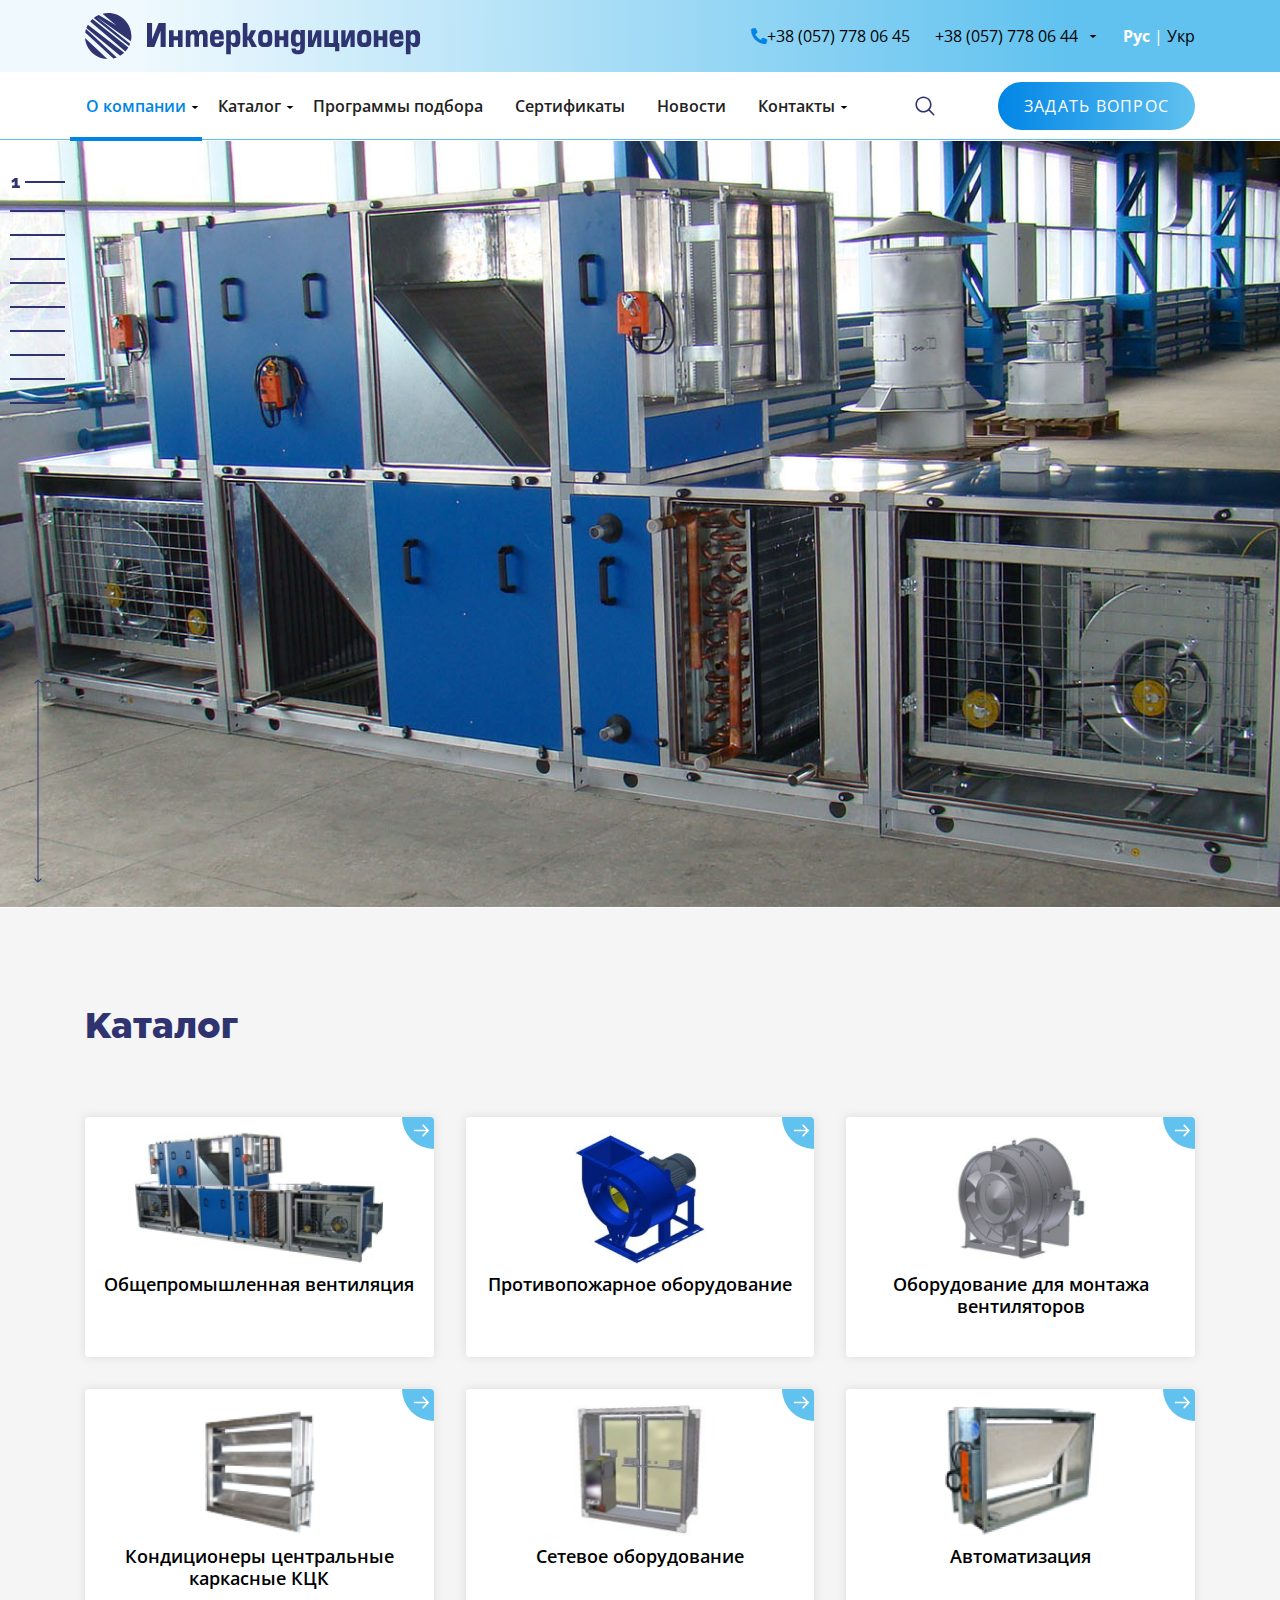
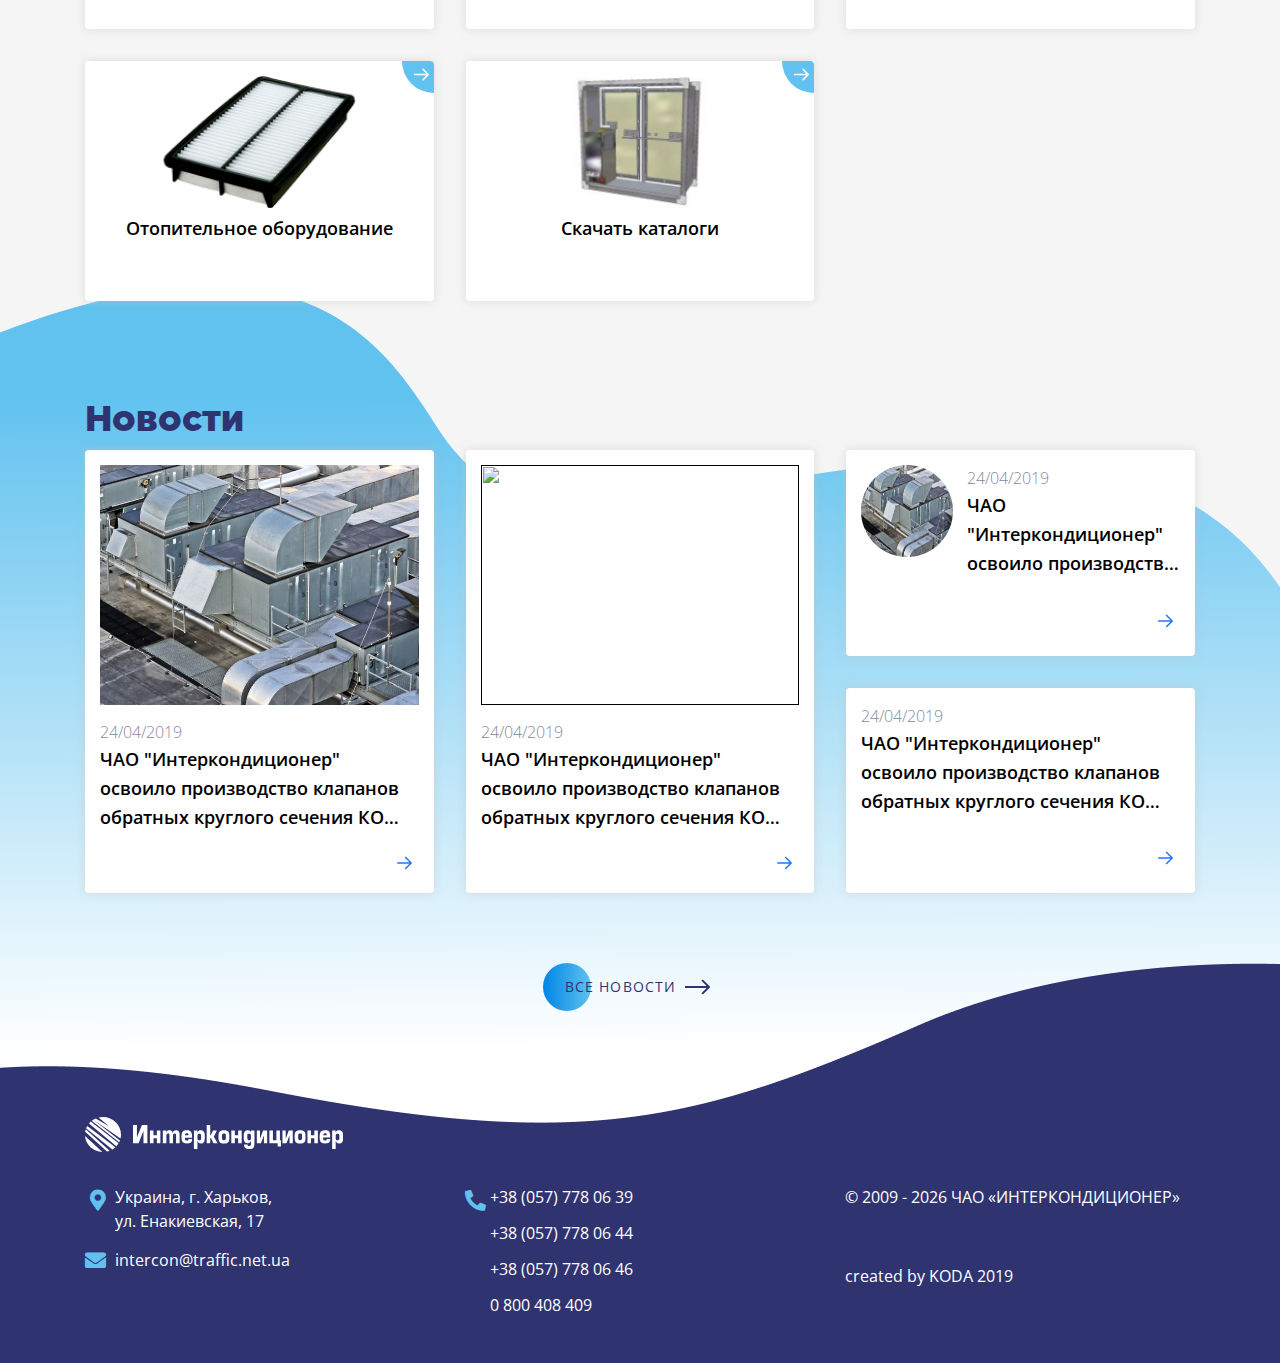
==== commit 368bbf84: "fixes" ====
--- a/index.html
+++ b/index.html
@@ -245,8 +245,12 @@
 </header>
 <section class="section1">
     <div class="top_banner_slider">
-        <div class="banner" style="background-image: url('media/banner-img/1.jpg')"></div>
-        <div class="banner" style="background-image: url('media/banner-img/3.jpg')"></div>
+        <div class="banner" style="background-image: url('media/banner-img/1.jpg')">
+            <a href=""></a>
+        </div>
+        <div class="banner" style="background-image: url('media/banner-img/3.jpg')">
+            <a href=""></a>
+        </div>
         <div class="banner" style="background-image: url('media/banner-img/4.jpg')"></div>
         <div class="banner" style="background-image: url('media/banner-img/5.jpg')"></div>
         <div class="banner" style="background-image: url('media/banner-img/6.jpg')"></div>
--- a/css/main.css
+++ b/css/main.css
@@ -1,2 +1,2 @@
-@charset "UTF-8";@import url("https://fonts.googleapis.com/css?family=Raleway:400,800&display=swap");@import url("https://fonts.googleapis.com/css?family=Open+Sans:300,400,700&display=swap");#preloader{min-height:100vh;display:-webkit-box;display:-ms-flexbox;display:flex;-webkit-box-pack:center;-ms-flex-pack:center;justify-content:center;-webkit-box-align:center;-ms-flex-align:center;align-items:center;background:#fff;z-index:99;position:fixed;width:100%}.infinity{width:120px;height:60px;position:relative}.infinity div,.infinity span{position:absolute}.infinity div{top:0;left:50%;width:60px;height:60px;-webkit-animation:rotate 6.9s linear infinite;animation:rotate 6.9s linear infinite}.infinity div span{left:-8px;top:50%;margin:-8px 0 0 0;width:16px;height:16px;display:block;background:#2F3370;-webkit-box-shadow:2px 2px 8px rgba(47, 51, 112, 0.09);box-shadow:2px 2px 8px rgba(47, 51, 112, 0.09);border-radius:50%;-webkit-transform:rotate(90deg);-ms-transform:rotate(90deg);transform:rotate(90deg);-webkit-animation:move 6.9s linear infinite;animation:move 6.9s linear infinite}.infinity div span:after,.infinity div span:before{content:'';position:absolute;display:block;border-radius:50%;width:14px;height:14px;background:inherit;top:50%;left:50%;margin:-7px 0 0 -7px;-webkit-box-shadow:inherit;box-shadow:inherit}.infinity div span:before{-webkit-animation:drop1 .8s linear infinite;animation:drop1 .8s linear infinite}.infinity div span:after{-webkit-animation:drop2 .8s linear infinite .4s;animation:drop2 .8s linear infinite .4s}.infinity div:nth-child(2){-webkit-animation-delay:-2.3s;animation-delay:-2.3s}.infinity div:nth-child(2) span{-webkit-animation-delay:-2.3s;animation-delay:-2.3s}.infinity div:nth-child(3){-webkit-animation-delay:-4.6s;animation-delay:-4.6s}.infinity div:nth-child(3) span{-webkit-animation-delay:-4.6s;animation-delay:-4.6s}.infinityChrome{width:128px;height:60px}.infinityChrome div{position:absolute;width:16px;height:16px;background:#2F3370;-webkit-box-shadow:2px 2px 8px rgba(47, 51, 112, 0.09);box-shadow:2px 2px 8px rgba(47, 51, 112, 0.09);border-radius:50%;-webkit-animation:moveSvg 6.9s linear infinite;animation:moveSvg 6.9s linear infinite;-webkit-filter:url(#goo);filter:url(#goo);-webkit-transform:scaleX(-1);-ms-transform:scaleX(-1);transform:scaleX(-1);offset-path:path("M64.3636364,29.4064278 C77.8909091,43.5203348 84.4363636,56 98.5454545,56 C112.654545,56 124,44.4117395 124,30.0006975 C124,15.5896556 112.654545,3.85282763 98.5454545,4.00139508 C84.4363636,4.14996252 79.2,14.6982509 66.4,29.4064278 C53.4545455,42.4803627 43.5636364,56 29.4545455,56 C15.3454545,56 4,44.4117395 4,30.0006975 C4,15.5896556 15.3454545,4.00139508 29.4545455,4.00139508 C43.5636364,4.00139508 53.1636364,17.8181672 64.3636364,29.4064278 Z")}.infinityChrome div:after,.infinityChrome div:before{content:'';position:absolute;display:block;border-radius:50%;width:14px;height:14px;background:inherit;top:50%;left:50%;margin:-7px 0 0 -7px;-webkit-box-shadow:inherit;box-shadow:inherit}.infinityChrome div:before{-webkit-animation:drop1 .8s linear infinite;animation:drop1 .8s linear infinite}.infinityChrome div:after{-webkit-animation:drop2 .8s linear infinite .4s;animation:drop2 .8s linear infinite .4s}.infinityChrome div:nth-child(2){-webkit-animation-delay:-2.3s;animation-delay:-2.3s}.infinityChrome div:nth-child(3){-webkit-animation-delay:-4.6s;animation-delay:-4.6s}.infinity{display:none}@-webkit-keyframes moveSvg{0%{offset-distance:0%}25%{background:#0085E6}75%{background:#61C2EF}to{offset-distance:100%}}@keyframes moveSvg{0%{offset-distance:0%}25%{background:#0085E6}75%{background:#61C2EF}to{offset-distance:100%}}@-webkit-keyframes rotate{50%{-webkit-transform:rotate(360deg);transform:rotate(360deg);margin-left:0}50.0001%,to{margin-left:-60px}}@keyframes rotate{50%{-webkit-transform:rotate(360deg);transform:rotate(360deg);margin-left:0}50.0001%,to{margin-left:-60px}}@-webkit-keyframes move{0%,50%{left:-8px}25%{background:#0085E6}75%{background:#61C2EF}50.0001%,to{left:auto;right:-8px}}@keyframes move{0%,50%{left:-8px}25%{background:#0085E6}75%{background:#61C2EF}50.0001%,to{left:auto;right:-8px}}@-webkit-keyframes drop1{to{-webkit-transform:translate(32px, 8px) scale(0);transform:translate(32px, 8px) scale(0)}}@keyframes drop1{to{-webkit-transform:translate(32px, 8px) scale(0);transform:translate(32px, 8px) scale(0)}}@-webkit-keyframes drop2{0%{-webkit-transform:translate(0, 0) scale(0.9);transform:translate(0, 0) scale(0.9)}to{-webkit-transform:translate(32px, -8px) scale(0);transform:translate(32px, -8px) scale(0)}}@keyframes drop2{0%{-webkit-transform:translate(0, 0) scale(0.9);transform:translate(0, 0) scale(0.9)}to{-webkit-transform:translate(32px, -8px) scale(0);transform:translate(32px, -8px) scale(0)}}.section1 .slick-slider .slick-list{-webkit-transform:rotate(180deg);-ms-transform:rotate(180deg);transform:rotate(180deg)}.section1 .slick-initialized .slick-slide{display:-webkit-box;display:-ms-flexbox;display:flex;-webkit-transform:rotate(180deg);-ms-transform:rotate(180deg);transform:rotate(180deg)}.top_banner_slider .banner{background-repeat:no-repeat;background-size:cover;background-position:center}.top_banner_slider .banner h1{color:#2F3370;max-width:500px;margin-bottom:45px}.top_banner_slider .banner p{font-size:18px;line-height:29px;max-width:598px}.top_banner_slider .banner .container{display:-webkit-box;display:-ms-flexbox;display:flex;-webkit-box-align:center;-ms-flex-align:center;align-items:center}.top_banner_slider .banner img{margin-right:55px}.top_banner_slider .slick-dots{list-style:none;position:absolute;left:10px;top:30px;text-align:right;padding:0;margin:0}.top_banner_slider .slick-dots li button{width:55px;height:2px;background:#2F3370;-webkit-transition:all 0.5s;-o-transition:all 0.5s;transition:all 0.5s;display:inline-block;border:none;font-size:0px;line-height:3px;cursor:pointer}.top_banner_slider .slick-dots .slick-active button{width:40px;text-indent:-60px;line-height:0;font-size:18px;font-family:"Raleway", sans-serif;font-weight:800;color:#2F3370}.top_banner_slider_arrowsBox{position:absolute;left:10px;bottom:0}.top_banner_slider_arrowsBox .next_btn,.top_banner_slider_arrowsBox .prev_btn{height:120px;width:56px;background-repeat:no-repeat;background-position-x:center;-webkit-transition:background-color .2s;-o-transition:background-color .2s;transition:background-color .2s}.top_banner_slider_arrowsBox .next_btn:hover,.top_banner_slider_arrowsBox .prev_btn:hover{background-color:rgba(255, 255, 255, 0.7);cursor:pointer}.top_banner_slider_arrowsBox .next_btn{background-image:url("../media/Arrow_left.svg");background-position-y:0}.top_banner_slider_arrowsBox .prev_btn{background-image:url("../media/Arrow_right.svg");background-position-y:100%}.section-wrapper{background:url("../media/wave-bg.svg") #F5F5F5;padding-bottom:260px;position:relative;background-repeat:no-repeat;background-position:center bottom;background-size:contain}.home-catalog{padding:93px 15px}.home-catalog h1{color:#2F3370;margin-bottom:68px}.catalog-grid{display:-ms-grid;display:grid;grid-template-columns:repeat(3, 1fr);-ms-grid-columns:1fr 1fr 1fr;grid-gap:32px}.catalog-grid .card{font-size:18px;line-height:29px;background-color:white;border-radius:4px;-webkit-box-shadow:0 0 8px rgba(196, 196, 196, 0.5);box-shadow:0 0 8px rgba(196, 196, 196, 0.5);min-height:240px;text-align:center;position:relative;z-index:0;overflow:hidden;border:none}.catalog-grid .card:before{content:"";position:absolute;z-index:-1;top:-16px;right:-16px;background:-webkit-gradient(linear, left top, right top, from(#61C2EF), color-stop(50%, #ABE5FF));background:-webkit-linear-gradient(left, #61C2EF 0%, #ABE5FF 50%);background:-o-linear-gradient(left, #61C2EF 0%, #ABE5FF 50%);background:linear-gradient(90deg, #61C2EF 0%, #ABE5FF 50%);height:32px;width:32px;border-radius:32px;-webkit-transform:scale(1);-ms-transform:scale(1);transform:scale(1);-webkit-transform-origin:50% 50%;-ms-transform-origin:50% 50%;transform-origin:50% 50%;-webkit-transition:-webkit-transform 0.25s ease-out;transition:-webkit-transform 0.25s ease-out;-o-transition:transform 0.25s ease-out;transition:transform 0.25s ease-out;transition:transform 0.25s ease-out, -webkit-transform 0.25s ease-out}.catalog-grid .card:hover .go-corner{background:transparent}.catalog-grid .card:hover:before{-webkit-transform:scale(28);-ms-transform:scale(28);transform:scale(28)}.catalog-grid .card a{display:-webkit-box;display:-ms-flexbox;display:flex;-webkit-box-orient:vertical;-webkit-box-direction:normal;-ms-flex-direction:column;flex-direction:column;-webkit-box-align:center;-ms-flex-align:center;align-items:center;padding:15px;height:100%;height:available;height:-webkit-fill-available}.catalog-grid .card img{max-height:132px;height:132px;max-width:100%}.catalog-grid .card p{margin-top:10px;margin-bottom:0;font-weight:600;line-height:120%}.home-news h1{color:#2F3370}.news-flex{display:-webkit-box;display:-ms-flexbox;display:flex;-ms-flex-wrap:wrap;flex-wrap:wrap;margin-left:-32px}.news-flex .card{margin:0 0 32px 32px;width:calc(33.3333% - 32px)}.news-flex .card img{width:100%;height:240px;-o-object-fit:none;object-fit:none}.news-flex .card,.news-flex .card-sm{position:relative;background:#FFFFFF;-webkit-box-shadow:0 0 8px rgba(196, 196, 196, 0.5);box-shadow:0 0 8px rgba(196, 196, 196, 0.5);border-radius:4px;border:none}.news-flex .card-sm a,.news-flex .card a{padding:15px;height:100%}.news-flex .card-sm p,.news-flex .card p{line-height:29px;font-size:18px;font-weight:600;overflow:hidden;display:-webkit-box;-webkit-line-clamp:3;-webkit-box-orient:vertical}.news-flex .card-sm img,.news-flex .card img{margin-bottom:14px;max-width:100%;max-height:100%}.news-flex .card-sm span,.news-flex .card span{font-weight:300;line-height:26px;color:#7F899D}.news-flex .card-sm span.link--arrowed,.news-flex .card span.link--arrowed{margin-right:auto;margin-left:calc(100% - 30px);width:30px;height:30px}.news-flex .card-sm:hover .arrow-icon,.news-flex .card:hover .arrow-icon{-webkit-transform:translate3d(5px, 0, 0);transform:translate3d(5px, 0, 0)}.news-flex .card-sm:hover .arrow-icon--circle,.news-flex .card:hover .arrow-icon--circle{stroke-dashoffset:0}.news-flex .card-sm:hover p,.news-flex .card:hover p{color:#2F3370}.news-flex .card-column{margin:0 0 32px 32px;width:calc(33.3333% - 32px)}.news-flex .card-sm{min-height:calc(50% - 16px)}.news-flex .card-sm img{border-radius:50%;max-width:92px;max-height:92px;margin-bottom:0;margin-right:14px}.news-flex .card-sm:first-child{margin-bottom:32px}.news-flex .card-sm span.link--arrowed{position:absolute;bottom:20px;right:15px}.news-flex .card-sm a{display:-webkit-box;display:-ms-flexbox;display:flex;padding-bottom:35px}@-moz-document url-prefix(){.news-flex .card-sm p,.news-flex .card p{max-height:87px;overflow:hidden}}.link--arrowed{display:inline-block;height:2rem;line-height:2rem}.link--arrowed .arrow-icon{position:relative;top:-1px;-webkit-transition:-webkit-transform 0.3s ease;transition:-webkit-transform 0.3s ease;-o-transition:transform 0.3s ease;transition:transform 0.3s ease;transition:transform 0.3s ease, -webkit-transform 0.3s ease;vertical-align:middle}.link--arrowed .arrow-icon--circle{-webkit-transition:stroke-dashoffset .3s ease;-o-transition:stroke-dashoffset .3s ease;transition:stroke-dashoffset .3s ease;stroke-dasharray:95;stroke-dashoffset:95}.news-page-link{margin-top:48px;text-align:center;position:absolute;width:100%;z-index:1}.news-page-link .cta{position:relative;margin:auto;padding:19px 22px;-webkit-transition:all .2s ease;-o-transition:all .2s ease;transition:all .2s ease}.news-page-link .cta:before{content:"";position:absolute;top:8px;left:0;display:block;border-radius:30px;background:-webkit-gradient(linear, left top, right top, from(#0085E6), to(#61C2EF));background:-webkit-linear-gradient(left, #0085E6 0%, #61C2EF 100%);background:-o-linear-gradient(left, #0085E6 0%, #61C2EF 100%);background:linear-gradient(90deg, #0085E6 0%, #61C2EF 100%);width:48px;height:48px;-webkit-transition:all .3s ease;-o-transition:all .3s ease;transition:all .3s ease}.news-page-link .cta span{position:relative;font-size:14px;line-height:19px;letter-spacing:0.08em;text-transform:uppercase;vertical-align:middle;color:#2F3370}.news-page-link .cta img{position:relative;top:0;margin-left:10px;fill:none;stroke-linecap:round;stroke-linejoin:round;stroke-width:2;-webkit-transform:translateX(-5px);-ms-transform:translateX(-5px);transform:translateX(-5px);-webkit-transition:all .3s ease;-o-transition:all .3s ease;transition:all .3s ease}.news-page-link .cta:hover:before{width:100%}.news-page-link .cta:hover:before img{-webkit-transform:translateX(0);-ms-transform:translateX(0);transform:translateX(0)}.news-page-link .cta:active{-webkit-transform:scale(0.96);-ms-transform:scale(0.96);transform:scale(0.96)}@-moz-document url-prefix(){.news-grid .card p{max-height:84px;overflow:hidden}}.no-search-results h2{font-family:"Open Sans", sans-serif;font-size:24px;line-height:32px;text-align:center;text-transform:uppercase;color:#0085E6;max-width:460px;margin:0 auto 43px}.no-search-results .search-img{margin:72px auto;text-align:center}.catalog{background-color:#F5F5F5;padding-bottom:275px;position:relative}.catalog h1{margin-bottom:68px}.catalog h4{font-weight:600;margin-bottom:20px}#sidebar{background:#ffffff;color:#fff;position:-webkit-sticky;position:sticky;top:95px}#sidebar.shown{left:0;top:54px;z-index:1;width:100%}#sidebar ul.components{padding:0;margin:0;list-style-type:none}#sidebar ul.components>li{min-height:60px;position:relative;display:-webkit-box;display:-ms-flexbox;display:flex;-webkit-box-orient:vertical;-webkit-box-direction:normal;-ms-flex-direction:column;flex-direction:column;-webkit-box-pack:center;-ms-flex-pack:center;justify-content:center;-webkit-box-align:start;-ms-flex-align:start;align-items:flex-start;padding:0 34px 0 0}#sidebar ul.components>li>a{border-left:4px solid #FFFFFF;display:-webkit-box;display:-ms-flexbox;display:flex;-webkit-box-align:center;-ms-flex-align:center;align-items:center;width:100%}#sidebar ul.components>li.withDropMenu:after{content:url(../media/shevron.svg);position:absolute;top:calc(50% - 24px);right:3px;cursor:pointer;height:8px;display:inline-block;line-height:0;padding:20px 10px 30px}#sidebar ul.components>li.active-item,#sidebar ul.components>li:hover{background:#F9F9F9}#sidebar ul.components>li.active-item>a,#sidebar ul.components>li:hover>a{border-left:4px solid #0085E6}#sidebar ul.components>li.withDropMenu.opened:after{content:url(../media/shevron2_hover.svg);top:5px}#sidebar ul.components li.withDropMenu>a{position:relative;display:-webkit-box;display:-ms-flexbox;display:flex;-webkit-box-align:center;-ms-flex-align:center;align-items:center;width:available;width:-moz-available;width:-webkit-fill-available}#sidebar ul.components li.withDropMenu>a:after{content:'';position:absolute;right:0;top:15%;width:1px;height:70%;background-color:#222222;opacity:0.2}#sidebar ul.components li.withDropMenu.opened{background-color:#eeeeee}#sidebar ul.components li.withDropMenu.opened>a{border-left:4px solid #0085E6;color:#0085E6}#sidebar ul.components .drop-menu{padding:0;width:100%;display:none}#sidebar ul.components .drop-menu li{min-height:54px;display:-webkit-box;display:-ms-flexbox;display:flex;-webkit-box-align:center;-ms-flex-align:center;align-items:center;margin-right:-34px}#sidebar ul.components .drop-menu li.activeItem,#sidebar ul.components .drop-menu li:hover{background:#0085E6}#sidebar ul.components .drop-menu li.activeItem a,#sidebar ul.components .drop-menu li:hover a{color:#FFFFFF}#sidebar ul.components .drop-menu li a{font-weight:normal;color:#333333;font-size:14px;padding:19px 10px 11px 34px;width:100%}#sidebar ul.components .drop-menu.show{display:block}#sidebar>ul li a{font-weight:600;font-size:14px;color:#000000;padding:15px 0 15px 12px;min-height:60px}.filter-btn:not(.back-btn){display:-webkit-box;display:-ms-flexbox;display:flex;-webkit-box-align:center;-ms-flex-align:center;align-items:center;-webkit-box-pack:center;-ms-flex-pack:center;justify-content:center;margin:0 0 48px}.filter-btn:not(.back-btn) .fa-filter{margin-right:8px}#sidebar .back-btn{width:20px;height:15px;background:url("../media/Arrow-sm.svg") no-repeat;-webkit-transform:rotate(180deg);-ms-transform:rotate(180deg);transform:rotate(180deg);margin:20px 0 10px 16px}.catalog-item{background-color:#FFFFFF;border-radius:4px;-webkit-box-align:center;-ms-flex-align:center;align-items:center;padding:30px 15px;position:relative;margin-bottom:30px}.catalog-item img{max-width:100%;width:100%}.catalog-item span.link--arrowed{margin-right:auto;margin-left:calc(100% - 30px)}.catalog-item:hover{-webkit-box-shadow:0px 0px 12px rgba(196, 196, 196, 0.8);box-shadow:0px 0px 12px rgba(196, 196, 196, 0.8)}.catalog-item:hover .arrow-icon{-webkit-transform:translate3d(5px, 0, 0);transform:translate3d(5px, 0, 0)}.catalog-item:hover .arrow-icon--circle{stroke-dashoffset:0}.pagination{display:-webkit-box;display:-ms-flexbox;display:flex;-webkit-box-align:center;-ms-flex-align:center;align-items:center;-webkit-box-pack:center;-ms-flex-pack:center;justify-content:center;margin-top:18px;z-index:1;position:absolute;bottom:190px;width:100%}.pagination .next-page,.pagination .prev-page{width:30px;height:20px;background:url("../media/arrow_left_default.svg") no-repeat center;-webkit-transition:all .2s;-o-transition:all .2s;transition:all .2s}.pagination .next-page:hover,.pagination .prev-page:hover{background:url("../media/arrow_left_default_hover.svg") no-repeat center}.pagination .next-page{-webkit-transform:rotate(180deg);-ms-transform:rotate(180deg);transform:rotate(180deg);-webkit-transform-origin:center;-ms-transform-origin:center;transform-origin:center}.pagination span{height:24px;width:24px;border-radius:50%;margin:0 3px;text-align:center;display:inline-block}.pagination span a{color:#2F3370}.pagination span.current{background:-webkit-gradient(linear, left top, right top, from(#0085E6), to(#61C2EF));background:-webkit-linear-gradient(left, #0085E6 0%, #61C2EF 100%);background:-o-linear-gradient(left, #0085E6 0%, #61C2EF 100%);background:linear-gradient(90deg, #0085E6 0%, #61C2EF 100%);color:#FFFFFF}.product{padding-bottom:275px;position:relative;-webkit-user-select:none;-moz-user-select:none;-ms-user-select:none;user-select:none}.product h1{margin-bottom:60px}.product .back-btn{margin-top:48px;text-align:right}.product .back-btn .cta{position:relative;margin:auto;padding:19px 22px;-webkit-transition:all .2s ease;-o-transition:all .2s ease;transition:all .2s ease}.product .back-btn .cta:before{content:"";position:absolute;top:8px;right:0;display:block;border-radius:30px;background:-webkit-gradient(linear, left top, right top, from(#0085E6), to(#61C2EF));background:-webkit-linear-gradient(left, #0085E6 0%, #61C2EF 100%);background:-o-linear-gradient(left, #0085E6 0%, #61C2EF 100%);background:linear-gradient(90deg, #0085E6 0%, #61C2EF 100%);width:48px;height:48px;-webkit-transition:all .3s ease;-o-transition:all .3s ease;transition:all .3s ease}.product .back-btn .cta span{position:relative;font-size:14px;line-height:19px;letter-spacing:0.08em;text-transform:uppercase;vertical-align:middle;color:#2F3370}.product .back-btn .cta img{position:relative;top:0;margin-left:10px;fill:none;stroke-linecap:round;stroke-linejoin:round;stroke-width:2;-webkit-transform:translateX(-5px);-ms-transform:translateX(-5px);transform:translateX(-5px);-webkit-transition:all .3s ease;-o-transition:all .3s ease;transition:all .3s ease}.product .back-btn .cta:hover:before{width:100%}.product .back-btn .cta:hover:before img{-webkit-transform:translateX(0);-ms-transform:translateX(0);transform:translateX(0)}.product .back-btn .cta:active{-webkit-transform:scale(0.96);-ms-transform:scale(0.96);transform:scale(0.96)}.product-description{margin:80px auto 0}.product-description .nav-tabs{border:none;width:-webkit-max-content;width:-moz-max-content;width:max-content;margin:0 auto;background:rgba(97, 194, 239, 0.5)}.product-description .nav-tabs .nav-link{border:none;border-top:4px solid transparent;color:#555555;letter-spacing:0.04em;font-size:16px;text-transform:uppercase;font-weight:600;border-radius:0;-webkit-transition:all .2s;-o-transition:all .2s;transition:all .2s}.product-description .nav-tabs .nav-link.active{border-top:4px solid #0085E6;color:#000;background-color:transparent}.product-description .nav-tabs .nav-link:hover{border-top:4px solid #0085E6}.tab-content{margin-top:34px}.tab-content h3{font-weight:600;line-height:27px;color:#222222}.tab-content img{max-width:100%}.tab-content table{width:100%}.tab-content table tr{height:80px;border-bottom:1px solid #C4C4C4}.tab-content table tr:last-child{border-bottom:none}.tab-content table tr td:first-child{width:55%}.tab-content table .gradient-btn{width:110px;margin-right:6px;float:right}.tab-content table .gradient-btn a{color:#FFFFFF}.tab-content table .border-btn{width:142px;float:right}.tab-content table .border-btn a{color:#2F3370}.short-descr{font-weight:600;font-size:18px;line-height:27px;color:#222222;margin-bottom:0}.product .preview-slider img{max-width:100%}.product .preview-slider .slick-track{display:-webkit-box!important;display:-ms-flexbox!important;display:flex!important}.product .preview-slider .slick-slide{display:-webkit-box;display:-ms-flexbox;display:flex;-webkit-box-align:center;-ms-flex-align:center;align-items:center;-webkit-box-pack:center;-ms-flex-pack:center;justify-content:center;height:inherit!important}.product .thumb-slider{margin-top:26px}.product .thumb-slider img{max-width:100%}.product .thumb-slider .slick-track{margin-left:-32px;display:-webkit-box!important;display:-ms-flexbox!important;display:flex!important}.product .thumb-slider .slick-slide{margin-left:32px;border:1px solid #C4C4C4;height:inherit;display:-webkit-box;display:-ms-flexbox;display:flex;-webkit-box-align:center;-ms-flex-align:center;align-items:center}.product .thumb-slider .slick-slide:hover{border:1px solid #0085E6}.banner_paginator{display:-webkit-box;display:-ms-flexbox;display:flex;margin-top:30px;-webkit-box-pack:end;-ms-flex-pack:end;justify-content:flex-end}.banner_paginator .next,.banner_paginator .prev{cursor:pointer}.banner_paginator .next:hover .arrow-icon,.banner_paginator .prev:hover .arrow-icon{-webkit-transform:translate3d(5px, 0, 0);transform:translate3d(5px, 0, 0)}.banner_paginator .next:hover .arrow-icon--circle,.banner_paginator .prev:hover .arrow-icon--circle{stroke-dashoffset:0}.banner_paginator .next:hover p,.banner_paginator .prev:hover p{color:#2F3370}.banner_paginator .prev{-webkit-transform:rotate(180deg);-ms-transform:rotate(180deg);transform:rotate(180deg);-webkit-transform-origin:center;-ms-transform-origin:center;transform-origin:center;margin-right:40px;margin-top:2px}.product .accordion>.card{border-radius:0;border:none}.product .accordion>.card .card-header{border:none;border-radius:0;border-bottom:1px solid #ffffff;margin-bottom:0;padding:0}.product .accordion>.card .card-header .btn{background:rgba(97, 194, 239, 0.5);font-weight:600;font-size:14px;line-height:21px;color:#000000;letter-spacing:0.4em;text-transform:uppercase;width:100%;height:100%;text-align:left;padding:15px;border-radius:0;position:relative}.product .accordion>.card .card-header .btn:hover{text-decoration:none}.product .accordion>.card .card-header .btn:focus{-webkit-box-shadow:none;box-shadow:none}.product .accordion>.card .card-header .btn[aria-expanded=true]{background:#0085E6;color:#FFFFFF}.product .accordion>.card .card-header .btn[aria-expanded=true]:after{content:url(../media/shevron2_active.svg)}.product .accordion>.card .card-header .btn:after{content:url(../media/shevron.svg);position:absolute;top:10px;right:20px}.news{background:right top/80Vmax auto no-repeat url("../media/news-bg.png"), -webkit-linear-gradient(270.86deg, rgba(245, 245, 245, 0.6) 7.74%, #FFFFFF 91.34%), -webkit-linear-gradient(359.77deg, rgba(97, 194, 239, 0.1) 10.26%, #61C2EF 83.3%);background:right top/80Vmax auto no-repeat url("../media/news-bg.png"), -o-linear-gradient(270.86deg, rgba(245, 245, 245, 0.6) 7.74%, #FFFFFF 91.34%), -o-linear-gradient(359.77deg, rgba(97, 194, 239, 0.1) 10.26%, #61C2EF 83.3%);background:right top/80Vmax auto no-repeat url("../media/news-bg.png"), linear-gradient(179.14deg, rgba(245, 245, 245, 0.6) 7.74%, #FFFFFF 91.34%), linear-gradient(90.23deg, rgba(97, 194, 239, 0.1) 10.26%, #61C2EF 83.3%);position:relative}.news-item{position:relative}.news-item h1{text-align:center;margin-bottom:62px;padding-top:87px}.news-item .news-date{color:#7F899D;font-size:18px;margin-bottom:30px}.news-item .news-descr{font-weight:600;font-size:24px;color:#222222;margin-bottom:44px}.news-item .news-descr img{display:block;margin:34px auto 0;width:100%;max-width:100%}.news-item .back-btn{margin-top:80px;text-align:right}.news-item .back-btn .cta{position:relative;margin:auto;padding:19px 22px;-webkit-transition:all .2s ease;-o-transition:all .2s ease;transition:all .2s ease}.news-item .back-btn .cta:before{content:"";position:absolute;top:8px;right:0;display:block;border-radius:30px;background:-webkit-gradient(linear, left top, right top, from(#0085E6), to(#61C2EF));background:-webkit-linear-gradient(left, #0085E6 0%, #61C2EF 100%);background:-o-linear-gradient(left, #0085E6 0%, #61C2EF 100%);background:linear-gradient(90deg, #0085E6 0%, #61C2EF 100%);width:48px;height:48px;-webkit-transition:all .3s ease;-o-transition:all .3s ease;transition:all .3s ease}.news-item .back-btn .cta span{position:relative;font-size:14px;line-height:19px;letter-spacing:0.08em;text-transform:uppercase;vertical-align:middle;color:#2F3370}.news-item .back-btn .cta img{position:relative;top:0;margin-left:10px;fill:none;stroke-linecap:round;stroke-linejoin:round;stroke-width:2;-webkit-transform:translateX(-5px);-ms-transform:translateX(-5px);transform:translateX(-5px);-webkit-transition:all .3s ease;-o-transition:all .3s ease;transition:all .3s ease}.news-item .back-btn .cta:hover:before{width:100%}.news-item .back-btn .cta:hover:before img{-webkit-transform:translateX(0);-ms-transform:translateX(0);transform:translateX(0)}.news-item .back-btn .cta:active{-webkit-transform:scale(0.96);-ms-transform:scale(0.96);transform:scale(0.96)}.news-item .gradient-btn{width:166px}.news-item .gradient-btn .fas{color:#FFFFFF;font-size:28px;margin-right:15px}.news-img .slick-slide{border:none}.news-img .slick-slide:focus{outline:none}.news-img img{max-width:100%;padding:0 15px;width:100%;height:232px;-o-object-fit:cover;object-fit:cover}.news-img .slick-dots{list-style-type:none;display:-webkit-box;display:-ms-flexbox;display:flex;-webkit-box-align:center;-ms-flex-align:center;align-items:center;-webkit-box-pack:center;-ms-flex-pack:center;justify-content:center;margin-top:30px;padding:0}.news-img .slick-dots li{display:inline-block;margin:0 10px}.news-img .slick-dots li button{border:none;width:4px;height:4px;background:#61C2EF;font-size:0;padding:0;border-radius:50%}.about nav{min-height:103px;border-bottom:1px solid #777777;margin-bottom:80px;display:-webkit-box;display:-ms-flexbox;display:flex;-webkit-box-align:end;-ms-flex-align:end;align-items:flex-end;-webkit-box-pack:center;-ms-flex-pack:center;justify-content:center}.about nav ul{list-style-type:none;text-align:center;margin-bottom:0;padding:0}.about nav ul li{display:inline-block;margin:0 5px}.about nav ul li.active a{color:#000000}.about nav ul li a{font-size:18px;font-weight:600;line-height:32px;color:#777777;position:relative;padding:0 9px}.about nav ul li a:before{content:"";position:absolute;width:100%;height:4px;bottom:-6px;left:0;background-color:#61C2EF;visibility:hidden;-webkit-transform:scaleX(0);-ms-transform:scaleX(0);transform:scaleX(0);-webkit-transition:all 0.2s cubic-bezier(1, 0.25, 0, 0.75);-o-transition:all 0.2s cubic-bezier(1, 0.25, 0, 0.75);transition:all 0.2s cubic-bezier(1, 0.25, 0, 0.75)}.about nav ul li a:hover:before{visibility:visible;-webkit-transform:scaleX(1);-ms-transform:scaleX(1);transform:scaleX(1)}.about nav ul li a:hover{text-decoration:none}.about h2{margin-bottom:40px}.about h1{text-align:center;margin:93px 0 80px}.about img{max-width:100%;margin:0 auto}.about-banner{background-repeat:no-repeat;background-position:center;min-height:600px;background-size:cover}.about-slider{margin-top:48px}.about-slider .slick-track{display:-webkit-box;display:-ms-flexbox;display:flex}.about-slider .slick-slide{padding:0 15px;min-height:100%;height:auto}.about-slider .slick-slide img{-o-object-fit:cover;object-fit:cover;height:100%;width:100%}.about-slider .slick-dots{list-style-type:none;display:-webkit-box;display:-ms-flexbox;display:flex;-webkit-box-align:center;-ms-flex-align:center;align-items:center;-webkit-box-pack:center;-ms-flex-pack:center;justify-content:center;margin-top:30px;padding:0}.about-slider .slick-dots li{display:inline-block;margin:0 10px}.about-slider .slick-dots li.slick-active button{background:#0085E6}.about-slider .slick-dots li button{border:none;width:4px;height:4px;background:#61C2EF;font-size:0;padding:0;border-radius:50%}.history img{margin-top:30px}.program{background:#E5E5E5}.program .program-descr-wrap{background:#FFFFFF;-webkit-box-shadow:0 0 8px rgba(196, 196, 196, 0.5);box-shadow:0 0 8px rgba(196, 196, 196, 0.5);border-radius:4px;padding:50px 30px 65px}.program .program-descr-wrap ul{list-style-type:none;padding:0;margin-bottom:22px}.program .program-descr-wrap ul li:before{content:"•";color:#61C2EF;margin-right:5px}.program h1{text-align:left;margin-bottom:80px}.program h2{margin-bottom:40px}.program .gradient-btn{width:109px;height:40px}.program .gradient-btn a{font-size:14px}.program h4{font-weight:600}.program .border-btn{width:140px;height:40px;padding-top:6px}.program .border-btn a{font-size:14px}.design-pr{display:-ms-grid;display:grid;grid-template-columns:2fr 1fr 1fr;-ms-grid-columns:2fr 1fr 1fr;-ms-grid-rows:1fr;grid-template-rows:1fr;grid-gap:32px}.design-pr .border-btn a{color:#2F3370}.program-descr-wrap table{width:100%}.program-descr-wrap table tr{height:80px;border-bottom:1px solid #C4C4C4}.program-descr-wrap table tr:last-child{border-bottom:none}.program-descr-wrap table tr td:first-child{width:55%}.program-descr-wrap table .gradient-btn{width:110px;height:40px;margin-right:6px;float:right}.program-descr-wrap table .gradient-btn a{color:#FFFFFF}.program-descr-wrap table .border-btn{width:142px;float:right}.program-descr-wrap table .border-btn a{color:#2F3370}.certificates{position:relative}.certificates h1{margin-bottom:68px}.docs-grid{display:-ms-grid;display:grid;grid-template-columns:repeat(2, 1fr);-ms-grid-columns:1fr 1fr;grid-gap:30px}.docs-grid .card{-webkit-box-shadow:0 0 8px rgba(196, 196, 196, 0.5);box-shadow:0 0 8px rgba(196, 196, 196, 0.5);border:none;border-radius:4px;padding:19px 15px 17px;display:-webkit-box;display:-ms-flexbox;display:flex;-webkit-box-orient:horizontal;-webkit-box-direction:normal;-ms-flex-direction:row;flex-direction:row}.docs-grid .card a{height:-webkit-max-content;height:-moz-max-content;height:max-content}.docs-grid .card img{max-width:243px}.docs-grid p{color:#2F3370;font-weight:600;font-size:18px;line-height:27px;margin-left:16px}.contacts .common-contacts{background:#F5F5F5;padding-bottom:80px}.contacts .personal-contacts{padding-top:71px}.contacts .personal-contacts ul{padding:0;margin:0;list-style-type:none;font-weight:600;line-height:40px}.contacts .personal-contacts p{margin:20px 0 15px;color:#555555}.contacts h2{margin:45px 0 0}.contacts .contact-form{position:static;display:-webkit-box;display:-ms-flexbox;display:flex;max-width:none}.contacts .contact-form form{width:100%}.contacts .map-wrap{margin-top:71px}.contacts .map-wrap .container{display:-webkit-box;display:-ms-flexbox;display:flex;-webkit-box-pack:center;-ms-flex-pack:center;justify-content:center}.contacts-col{font-size:16px;line-height:32px}.contacts-col .address{margin:57px 0 40px}.contacts-col .note{color:#555555;font-size:12px}.tel-list{padding:0;list-style-type:none;margin:0;font-weight:bold}.offices h1{margin-bottom:77px}.offices h2{margin-bottom:35px}.offices ul{list-style-type:none;margin:0;padding:0}.offices .contact-person{margin-top:30px}.offices .map-wrap{display:-webkit-box;display:-ms-flexbox;display:flex;-webkit-box-pack:center;-ms-flex-pack:center;justify-content:center}@media (max-width:320px){header .contact-form{display:block;position:fixed;bottom:0;top:68px;overflow:auto;height:auto}header .contact-form .download-file,header .contact-form .form-item{width:100%}}@media (max-width:575.98px){.program h1{padding-top:26px}.news-item h1{padding-top:26px}.news h1{padding-top:26px}body h1{font-size:20px!important;line-height:23px!important}.home-catalog .catalog-grid{-ms-grid-columns:1fr;grid-template-columns:1fr}.section-wrapper{padding-bottom:160px}body footer{padding-top:31px}body footer .phones{margin-left:30px;margin-top:16px}body footer .phones:before{left:17px}body footer .phones a{width:-webkit-max-content;width:-moz-max-content;width:max-content}body footer:before{display:none}body footer .footer-logo{position:static;margin:0 0 23px}.pagination{position:static}main{padding-bottom:64px}.about-slider-arrows{display:none}body .program h1{margin-bottom:44px}body .program .program-descr-wrap{padding:35px 15px 40px}body .program h2{margin-bottom:30px}body .certificates h1{margin-bottom:44px}body .certificates .docs-grid p{font-size:12px;line-height:18px}body .certificates .docs-grid .card img{max-height:248px}.top_banner_slider_arrowsBox{display:none}.top_banner_slider .banner{height:360px!important}header .contact-form{padding:45px 10px 20px 10px}}@media (max-width:767.98px){body #anchor{width:40px;height:40px;bottom:50px}body #anchor img{max-width:20px}main .breadcrumb{margin-bottom:43px}main .contact-form{padding:39px 0 48px 0}main .contact-form .form-item{max-width:none}.news-item .gradient-btn{margin-bottom:55px}.news-item p{font-size:14px;line-height:21px}.news-item .news-date{font-size:15px}.news-descr p{font-size:16px;line-height:24px}.catalog-grid{-ms-grid-columns:1fr 1fr;grid-template-columns:1fr 1fr}.about nav{display:none}.about h1{margin:0 0 49px}.about h2{margin-top:60px}.history{padding-top:40px;background:-webkit-gradient(linear, left top, left bottom, from(rgba(97, 194, 239, 0.4)), color-stop(44.6%, rgba(255, 255, 255, 0.4)));background:-webkit-linear-gradient(top, rgba(97, 194, 239, 0.4) 0%, rgba(255, 255, 255, 0.4) 44.6%);background:-o-linear-gradient(top, rgba(97, 194, 239, 0.4) 0%, rgba(255, 255, 255, 0.4) 44.6%);background:linear-gradient(180deg, rgba(97, 194, 239, 0.4) 0%, rgba(255, 255, 255, 0.4) 44.6%)}main .docs-grid{-ms-grid-columns:1fr;grid-template-columns:1fr}.contacts h2{margin-top:40px}.contacts .map-wrap{margin-top:61px}.contacts .personal-contacts{padding-top:20px}#sidebar{position:fixed;left:-120vw;-webkit-transition:.3s;-o-transition:.3s;transition:.3s;bottom:0;overflow-y:auto}#sidebar li.withDropMenu:hover>a:after{display:none}.home-news{background:-webkit-gradient(linear, left top, left bottom, from(#61C2EF), to(#FFFFFF));background:-webkit-linear-gradient(top, #61C2EF 0%, #FFFFFF 100%);background:-o-linear-gradient(top, #61C2EF 0%, #FFFFFF 100%);background:linear-gradient(180deg, #61C2EF 0%, #FFFFFF 100%);padding-top:56px}.home-news h1{margin-bottom:40px}.home-news .news-flex,.news .news-flex{margin-left:0}.home-news .card-column,.news .card-column{-webkit-box-orient:vertical;-webkit-box-direction:normal;-ms-flex-direction:column;flex-direction:column}.home-news .card,.home-news .card-sm,.news .card,.news .card-sm{width:100%!important;margin:0 0 30px 0!important}.news{background:-webkit-linear-gradient(0.76deg, #FFFFFF 3.49%, rgba(97, 194, 239, 0.4) 99.37%);background:-o-linear-gradient(0.76deg, #FFFFFF 3.49%, rgba(97, 194, 239, 0.4) 99.37%);background:linear-gradient(89.24deg, #FFFFFF 3.49%, rgba(97, 194, 239, 0.4) 99.37%)}header .header-btm .logo-sm{display:block}header .header-btm .drop-menu ul a{white-space:normal}header .dropdown-item{white-space:normal}.home-catalog{padding:60px 15px}.home-catalog h1{margin-bottom:43px}}@media (max-width:991.98px){.news-item h1{padding-top:55px}main h1{font-size:30px;line-height:45px}main h2{font-size:20px;line-height:30px}.design-pr{display:none}body footer .footer-info{margin-top:40px;text-align:center}body footer .footer-info span:first-child{margin-bottom:44px}body footer:before{background-position-x:25%}.docs-grid .card{-webkit-box-orient:vertical;-webkit-box-direction:normal;-ms-flex-direction:column;flex-direction:column}.docs-grid .review-thumb{text-align:center}.docs-grid p{margin-left:0;margin-top:30px;font-size:14px;line-height:21px}.catalog-item p{display:none}.product h1{margin-bottom:52px}.product .short-descr{font-size:16px;line-height:24px}.product .short-descr p{margin-bottom:49px}.product .tab-content{margin-top:18px}.product-description{display:none}.news-item{padding-bottom:120px;z-index:2}.news-item .gradient-btn{margin-bottom:55px}.news-img img{height:224px}.program h1{margin-bottom:48px}.certificates h1{margin-bottom:48px}.certificates .docs-grid .card{padding:30px 15px 14px}.header-btm #ask-btn{background:none;position:relative;width:30px;height:30px;margin-right:15px}.header-btm #ask-btn span{display:none}.header-btm #ask-btn:after{content:url("../media/question.svg");position:absolute;display:inline-block;top:3px;cursor:pointer}.header-btm .phones-block:before{color:#2F3370}.header-btm .phones-block .more_btn{background:none;margin-left:-23px}header .header-btm .container{-webkit-box-pack:end;-ms-flex-pack:end;justify-content:flex-end}header .header-btm .container .logo,header .header-btm .container .logo-sm{margin-right:auto}.header-btm .open-search{margin-right:20px}header .phones-popup{right:-150px}.news h1{padding-top:43px}.program h1{padding-top:43px}}@media (max-width:1199.98px){header .header-btm .navbar-collapse{position:fixed;overflow-y:auto;top:0;bottom:0;right:0;z-index:10;background-color:#FFFFFF;-webkit-box-shadow:0px 0px 8px #C4C4C4;box-shadow:0px 0px 8px #C4C4C4;border-radius:4px;min-height:100vh}header .header-btm .navbar-collapse .nav{-webkit-box-orient:vertical;-webkit-box-direction:normal;-ms-flex-direction:column;flex-direction:column}header .header-btm .navbar-collapse .nav .nav-item .nav-link{border-left:4px solid #FFFFFF}header .header-btm .navbar-collapse .nav .nav-item .nav-link:after{right:-20px}header .header-btm .navbar-collapse .nav .nav-item .nav-link.active{border-left:4px solid #61C2EF}header .header-btm .navbar-collapse .nav .nav-item .nav-link.active:after{content:url("../media/shevron2_hover.svg")}header .header-btm .drop-menu{position:static;height:0;overflow:hidden;padding:0;margin-left:37px}header .header-btm .drop-menu ul{display:none}header .header-btm .drop-menu.with-columns{-webkit-box-orient:vertical;-webkit-box-direction:normal;-ms-flex-direction:column;flex-direction:column}header .header-btm .drop-menu.show{height:auto}header .header-btm .drop-menu .dropdown-item{display:table;width:auto;margin-right:45px}header .header-btm .nav-item:hover:after{display:none}header .header-btm nav{-webkit-box-ordinal-group:4;-ms-flex-order:3;order:3}.openSubmenu{width:45px;height:25px;background:url("../media/shevron.svg") no-repeat center;display:inline-block;cursor:pointer;float:right;margin-top:-27px}.openSubmenu.opened{background:url("../media/shevron2_hover.svg") no-repeat center}.header-top{display:none}.contacts-col{margin-bottom:60px}.contact-form{margin:0 auto}.news-flex .card{width:calc(50% - 32px)}.news-flex .card-column{width:100%;display:-webkit-box;display:-ms-flexbox;display:flex;margin-left:0}.news-flex .card-column .card-sm{width:calc(50% - 32px);margin-left:32px}.news-flex .card-column .card-sm:first-child{margin-bottom:0}header .location{margin-left:20px;margin-top:23px;margin:20px 0 20px 20px;color:#F5F5F5}header .location a.active{color:#0085E6}body .top_banner_slider .banner{height:calc(100vh - 67px)}}@media (max-width:1600px){body #anchor{right:5vw}}@media (min-width:576px){main{padding-bottom:260px}}@media (min-width:768px){.catalog .filter-btn{display:none}}@media (min-width:992px){.news-item h1{padding-top:87px}.offices .row{margin-bottom:80px}.product-description-sm{display:none}.news-item .gradient-btn{margin-top:65px}}@media (min-width:1200px){.openSubmenu{display:none}header .header-btm .drop-menu.with-columns{display:-webkit-box;display:-ms-flexbox;display:flex}header .header-btm .nav{margin-left:-15px}header .header-btm .nav-item{position:relative;padding:14px 0 5px}header .header-btm .nav-item.withSubmenu:hover .nav-link:after{content:url("../media/shevron2_hover.svg")!important}header .header-btm .nav-item:hover .drop-menu{visibility:visible;opacity:1;z-index:1;-webkit-transform:translateY(0%);-ms-transform:translateY(0%);transform:translateY(0%)}header .header-btm .nav-item:hover .nav-link{color:#0085E6}header .header-btm .nav-item:hover:after{left:0;right:auto;width:100%}header .header-btm .nav-item:after{content:'';position:absolute;height:4px;background:#0085E6;top:calc(100% - 2px);-webkit-transition:all 0.2s ease-in-out;-o-transition:all 0.2s ease-in-out;transition:all 0.2s ease-in-out;right:0;width:0;z-index:2}header .header-btm .nav-item.current-link .nav-link{color:#0085E6;padding-bottom:16px}header .header-btm .nav-item.current-link:after{content:'';position:absolute;height:4px;background:#0085E6;top:calc(100% - 2px);-webkit-transition:all 0.2s ease-in-out;-o-transition:all 0.2s ease-in-out;transition:all 0.2s ease-in-out;left:0;right:auto;width:100%;z-index:2}header .header-btm .drop-menu{padding:30px 0;-webkit-box-shadow:0 3px 8px #C4C4C4;box-shadow:0 3px 8px #C4C4C4;border-radius:4px;visibility:hidden;opacity:0;position:absolute;top:100%;left:0;-webkit-transform:translateY(-2em);-ms-transform:translateY(-2em);transform:translateY(-2em);-webkit-transition:visibility 0s linear 0.5s, color 0.2s 0.5s, -webkit-transform 0.5s ease-in 0s;transition:visibility 0s linear 0.5s, color 0.2s 0.5s, -webkit-transform 0.5s ease-in 0s;-o-transition:transform 0.5s ease-in 0s, visibility 0s linear 0.5s, color 0.2s 0.5s;transition:transform 0.5s ease-in 0s, visibility 0s linear 0.5s, color 0.2s 0.5s;transition:transform 0.5s ease-in 0s, visibility 0s linear 0.5s, color 0.2s 0.5s, -webkit-transform 0.5s ease-in 0s;background-color:#FFFFFF}header .header-btm .drop-menu ul li{border-left:4px solid #FFFFFF;padding-left:30px;margin-left:-10px}header .header-btm .drop-menu ul li:hover{border-left:4px solid #61C2EF}header .header-btm .drop-menu .dropdown-item{padding-left:16px;border-left:4px solid #FFFFFF}header .header-btm .drop-menu .dropdown-item:hover{border-left:4px solid #61C2EF}header .header-btm .drop-menu .menu-column:last-child ul li{border-right:4px solid #FFFFFF;padding-right:30px;padding-left:15px;border-left:none}header .header-btm .drop-menu .menu-column:last-child ul li:hover{border-right:4px solid #61C2EF}header .header-btm .drop-menu .menu-column:last-child .dropdown-item{padding-right:16px!important;border-right:4px solid #FFFFFF;border-left:none;padding-left:0}header .header-btm .drop-menu .menu-column:last-child .dropdown-item:hover{border-right:4px solid #61C2EF}header.scrolled .header-btm .logo-sm{display:block}.close-menu-btn{display:none}.priority-phones li:first-child{margin-right:25px}body .top_banner_slider .banner{height:calc(100vh - 132px)}}@media (min-width:768px) and (max-width:1199.98px){.header-btm .logo{display:block!important}}.slick-slider{position:relative;display:block;-webkit-box-sizing:border-box;box-sizing:border-box;-webkit-touch-callout:none;-webkit-user-select:none;-khtml-user-select:none;-moz-user-select:none;-ms-user-select:none;user-select:none;-ms-touch-action:pan-y;touch-action:pan-y;-webkit-tap-highlight-color:transparent}.slick-list{position:relative;overflow:hidden;display:block;margin:0;padding:0}.slick-list:focus{outline:none}.slick-list.dragging{cursor:pointer;cursor:hand}.slick-slider .slick-list,.slick-slider .slick-track{-webkit-transform:translate3d(0, 0, 0);-moz-transform:translate3d(0, 0, 0);-ms-transform:translate3d(0, 0, 0);-o-transform:translate3d(0, 0, 0);transform:translate3d(0, 0, 0)}.slick-track{position:relative;left:0;top:0;display:block;margin-left:auto;margin-right:auto}.slick-track:after,.slick-track:before{content:"";display:table}.slick-track:after{clear:both}.slick-loading .slick-track{visibility:hidden}.slick-slide{float:left;height:100%;min-height:1px;display:none}[dir=rtl] .slick-slide{float:right}.slick-slide img{display:block}.slick-slide.slick-loading img{display:none}.slick-slide.dragging img{pointer-events:none}.slick-initialized .slick-slide{display:block}.slick-loading .slick-slide{visibility:hidden}.slick-vertical .slick-slide{display:block;height:auto;border:1px solid transparent}.slick-arrow.slick-hidden{display:none}body{font-family:"Open Sans", sans-serif;font-size:16px;color:#000000}main{min-height:calc(100vh - 178px)}h1{font-family:"Raleway", sans-serif;font-weight:800;font-size:48px;line-height:64px;color:#2F3370}h2{font-size:24px;font-weight:600;line-height:32px}h3{font-size:18px;line-height:24px}h4{font-size:16px;line-height:24px}h5{font-size:14px;line-height:21px}h6{font-size:12px;line-height:18px}a{color:#000000}a:hover{text-decoration:none;color:#000000}a:focus{outline:none}input:focus,textarea:focus{outline:none}button:focus{outline:none}.gradient-btn{cursor:pointer;text-align:center;color:#FFFFFF;text-transform:uppercase;letter-spacing:0.08em;width:197px;height:48px;border-radius:30px;background:-webkit-gradient(linear, left top, right top, from(#0085E6), to(#61C2EF));background:-webkit-linear-gradient(left, #0085E6 0%, #61C2EF 100%);background:-o-linear-gradient(left, #0085E6 0%, #61C2EF 100%);background:linear-gradient(90deg, #0085E6 0%, #61C2EF 100%);position:relative;z-index:1}.gradient-btn:before{border-radius:inherit;background-image:-webkit-gradient(linear, left top, right top, from(#0085E6), to(#2F3370));background-image:-webkit-linear-gradient(left, #0085E6 0%, #2F3370 100%);background-image:-o-linear-gradient(left, #0085E6 0%, #2F3370 100%);background-image:linear-gradient(90deg, #0085E6 0%, #2F3370 100%);content:'';display:block;height:100%;position:absolute;top:0;left:0;opacity:0;width:100%;z-index:-100;-webkit-transition:opacity .2s;-o-transition:opacity .2s;transition:opacity .2s}.gradient-btn:hover:before{opacity:1}.gradient-btn a{color:#FFFFFF;height:100%;display:-webkit-box;display:-ms-flexbox;display:flex;-webkit-box-align:center;-ms-flex-align:center;align-items:center;-webkit-box-pack:center;-ms-flex-pack:center;justify-content:center;border-radius:30px}.border-btn{cursor:pointer;padding:12px 0;text-align:center;color:#2F3370;text-transform:uppercase;letter-spacing:0.08em;width:197px;height:48px;border:1px solid #0085E6;border-radius:30px;-webkit-transition:border .3s ease;-o-transition:border .3s ease;transition:border .3s ease}.border-btn:hover{border:1px solid #2F3370}.header-top{background:-webkit-linear-gradient(359.77deg, rgba(97, 194, 239, 0.1) 11.07%, #61C2EF 83.3%);background:-o-linear-gradient(359.77deg, rgba(97, 194, 239, 0.1) 11.07%, #61C2EF 83.3%);background:linear-gradient(90.23deg, rgba(97, 194, 239, 0.1) 11.07%, #61C2EF 83.3%)}.header-top .logo-sm{display:none}.header-top .container{display:-webkit-box;display:-ms-flexbox;display:flex;-webkit-box-align:center;-ms-flex-align:center;align-items:center;min-height:72px;-webkit-box-pack:justify;-ms-flex-pack:justify;justify-content:space-between}.phones-block{display:-webkit-box;display:-ms-flexbox;display:flex;margin-right:15px;position:relative}.phones-block .priority-phones{list-style-type:none;margin:0;padding:0;display:-webkit-box;display:-ms-flexbox;display:flex}.phones-block:before{content:'\f879';font-weight:bold;font-family:"Font Awesome 5 Free";display:inline-block;color:#0085E6}.navbar-toggler{border:none;width:30px;height:22px;padding:0}.header-top-right{display:-webkit-box;display:-ms-flexbox;display:flex;-webkit-box-align:center;-ms-flex-align:center;align-items:center}.phones-popup{display:none;padding:25px 36px;position:absolute;top:calc(100% + 10px);right:-70px;font-size:15px;width:338px;background:#2F3370;border-radius:4px;color:#C4C4C4;z-index:10}.phones-popup ul{list-style-type:none;padding:0;margin:0}.phones-popup a{font-size:15px;color:#FFFFFF;line-height:31px}.phones-popup .border-line{border-top:1px solid #61C2EF;margin:20px -36px 30px}.phones-popup .phones-header{margin-bottom:10px}.phones-popup span{font-size:12px;line-height:18px}.phones-popup .popup-arrow{position:absolute;top:-7px;left:calc(50% - 3px);border-left:6px solid transparent;border-right:6px solid transparent;border-bottom:7px solid #2F3370;width:0;height:0}.more_btn{cursor:pointer;width:30px;height:25px;background:url(../media/shevron.svg) no-repeat center}.location{color:#ffffff}.location a{color:#000000}.location a.active{color:#ffffff;font-weight:700}.header-btm{height:68px;background-color:#FFFFFF;border-bottom:1px solid #61C2EF}.header-btm .container{height:100%;display:-webkit-box;display:-ms-flexbox;display:flex;-webkit-box-align:center;-ms-flex-align:center;align-items:center;-webkit-box-pack:justify;-ms-flex-pack:justify;justify-content:space-between;position:relative}.header-btm .logo{display:none}.header-btm .logo-sm{display:none}.header-btm .nav .nav-link{color:#222222;font-weight:600;position:relative;cursor:pointer;display:inline-block;padding-right:0;margin-right:16px}.header-btm .nav .nav-item.withSubmenu .nav-link:after{content:url("../media/shevron.svg");position:absolute;top:5px;right:-13px;cursor:initial}.header-btm .drop-menu ul{list-style-type:none;padding-left:10px;margin:0}.header-btm .drop-menu ul a{font-size:14px;line-height:36px;white-space:nowrap;color:#222222;position:relative}.header-btm .drop-menu ul a:hover{color:#61C2EF}.header-btm .drop-menu .dropdown-item{font-weight:600;color:#444;position:relative;display:inline-block;padding-left:0}.header-btm .drop-menu .dropdown-item:hover{color:#61C2EF;background:#FFFFFF}.header-btm .open-search{height:24px;width:24px;position:relative;cursor:pointer;background:url("../media/search-icon.svg") no-repeat center}.header-btm .open-search:hover{background:url("../media/search-icon-hover.svg") no-repeat center}.header-btm .open-search a{display:inline-block;width:100%;height:100%}.close-menu-btn{width:30px;height:30px;position:absolute;top:13px;right:12px;border:none;background:url(../media/close.svg) #ffffff;background-repeat:no-repeat;background-size:cover}.allow-files{color:#7F899D;font-size:12px;margin-top:10px}.allow-files span{color:#2F3370;font-size:12px}.search-wrap{height:64px;position:absolute;left:0;background:rgba(255, 255, 255, 0.9);z-index:2;width:100%;display:none}.search-line{display:-webkit-box;display:-ms-flexbox;display:flex;-webkit-box-align:center;-ms-flex-align:center;align-items:center;-webkit-box-pack:center;-ms-flex-pack:center;justify-content:center;height:100%}.search-line .search-btn{cursor:pointer}.search-line .search-btn:before{display:none}.search-line form{margin-right:41px}.search-line input{border:none;background:transparent;border-bottom:1px solid #777777;width:40vw;min-width:300px}.search-line input::-webkit-input-placeholder{color:#777777;font-size:14px}.search-line input::-moz-placeholder{color:#777777;font-size:14px}.search-line input:-ms-input-placeholder{color:#777777;font-size:14px}.form-btn.gradient-btn{display:-webkit-box;display:-ms-flexbox;display:flex;-webkit-box-align:center;-ms-flex-align:center;align-items:center;-webkit-box-pack:center;-ms-flex-pack:center;justify-content:center}.contact-form{display:none;padding:39px 56px 48px 49px;z-index:2;position:absolute;right:0;top:100%;max-width:558px;background-color:#fff;-webkit-box-shadow:0 0 8px rgba(196, 196, 196, 0.5);box-shadow:0 0 8px rgba(196, 196, 196, 0.5);border-radius:4px}.contact-form .form-btn{position:absolute;right:15px;top:15px;cursor:pointer;height:24px;width:24px;background:url("../media/close.svg") no-repeat center}.contact-form .form-btn:hover{background:url("../media/closeHover.svg") no-repeat center}.contact-form p{text-align:center;margin-bottom:35px}.contact-form form{display:-webkit-box;display:-ms-flexbox;display:flex;-webkit-box-orient:vertical;-webkit-box-direction:normal;-ms-flex-direction:column;flex-direction:column;-webkit-box-align:center;-ms-flex-align:center;align-items:center;color:#7F899D;font-size:15px}.contact-form .form-item{position:relative;width:360px;max-width:70%;min-height:53px;text-align:center}.contact-form input,.contact-form textarea{width:100%;border:none;border-bottom:1px solid #7F899D}.contact-form input::-webkit-input-placeholder{color:#7F899D;font-size:15px}.contact-form input::-moz-placeholder{color:#7F899D;font-size:15px}.contact-form input:-ms-input-placeholder{color:#7F899D;font-size:15px}.contact-form input:focus{border-bottom:1px solid #0085E6}.contact-form input[type=file]{width:24px;height:30px;overflow:hidden;cursor:pointer;margin-left:11px;position:relative;border-bottom:none}.contact-form input[type=file]::-webkit-file-upload-button{visibility:hidden}.contact-form label[for=file]{width:24px;height:30px;position:relative;margin-bottom:-15px;margin-left:-28px;opacity:1}.contact-form label[for=file]:before{display:inline-block;content:'\f019';font-family:"Font Awesome 5 Free";font-weight:bold;font-size:24px;line-height:24px;color:#61C2EF;position:absolute;top:5px;background:#fff;width:30px;height:35px;cursor:pointer}.contact-form textarea::-webkit-input-placeholder{color:#7F899D;font-size:15px}.contact-form textarea::-moz-placeholder{color:#7F899D;font-size:15px}.contact-form textarea:-ms-input-placeholder{color:#7F899D;font-size:15px}.contact-form textarea:focus{border-bottom:1px solid #0085E6}.contact-form label{color:#7F899D;font-size:12px;opacity:0;position:absolute;top:-15px;left:0;-webkit-transition:.2s;-o-transition:.2s;transition:.2s}.contact-form input:focus+label{opacity:1}.contact-form textarea:focus+label{opacity:1}.contact-form .download-file{margin-bottom:17px;margin-top:20px;width:360px;max-width:70%}.contact-form .download-file div{display:-webkit-box;display:-ms-flexbox;display:flex;-webkit-box-align:center;-ms-flex-align:center;align-items:center;position:relative}.contact-form .download-file span{margin-left:5px}.contact-form .download-file .files-count{margin-top:0;margin-left:5px;color:#2F3370;font-size:15px}.contact-form .file-name{font-size:12px;max-width:calc(100% - 180px);margin-left:20px;margin-bottom:10px;white-space:nowrap;overflow:hidden;-o-text-overflow:ellipsis;text-overflow:ellipsis;display:inline-block}.contact-form .alert-message span{display:none;color:#FF0000;font-size:12px;margin-left:0}.contact-form .gradient-btn{border:none;margin:0 auto;width:166px}header{-webkit-transition:all 0.5s ease;-moz-transition:position 10s;-ms-transition:position 10s;-o-transition:position 10s;-webkit-transition:all 0.2s ease;-o-transition:all 0.2s ease;transition:all 0.2s ease}header.scrolled{position:fixed;top:0;left:0;z-index:5;width:100%;-webkit-animation:smoothScroll 0.3s forwards;animation:smoothScroll 0.3s forwards}header.scrolled .header-top{display:none}header.scrolled .header-btm{-webkit-box-shadow:0px 4px 4px rgba(196, 196, 196, 0.5);box-shadow:0px 4px 4px rgba(196, 196, 196, 0.5);border-bottom:none}@-webkit-keyframes smoothScroll{0%{-webkit-transform:translateY(-40px);transform:translateY(-40px)}to{-webkit-transform:translateY(0px);transform:translateY(0px)}}@keyframes smoothScroll{0%{-webkit-transform:translateY(-40px);transform:translateY(-40px)}to{-webkit-transform:translateY(0px);transform:translateY(0px)}}footer{background-color:#2F3370;padding-bottom:40px;position:relative}footer a{color:#FFFFFF}footer a:hover{color:#FFFFFF}footer .address{position:relative;padding-left:30px;color:#fff;margin-bottom:15px}footer .address:before{content:'\f3c5';font-family:"Font Awesome 5 Free";font-weight:bold;position:absolute;left:5px;color:#61C2EF;font-size:21px}footer .phones{display:-webkit-box;display:-ms-flexbox;display:flex;-webkit-box-orient:vertical;-webkit-box-direction:normal;-ms-flex-direction:column;flex-direction:column;margin-left:25px}footer .phones a{margin:6px 0}footer .phones a:first-child{margin-top:0}footer .phones:before{content:'\f879';font-family:"Font Awesome 5 Free";font-weight:bold;color:#61C2EF;font-size:21px;position:absolute;left:15px}footer .mail{padding-left:30px;position:relative}footer .mail:before{content:'\f0e0';font-family:"Font Awesome 5 Free";font-weight:bold;color:#61C2EF;font-size:21px;position:absolute;left:0;top:-3px}footer .footer-info{color:#FFFFFF;height:100%;display:-webkit-box;display:-ms-flexbox;display:flex;-webkit-box-orient:vertical;-webkit-box-direction:normal;-ms-flex-direction:column;flex-direction:column}footer .footer-info span:first-child{margin-bottom:55px}footer .footer-info a{color:#FFFFFF}footer:before{content:"";position:absolute;width:100%;height:237px;bottom:calc(100% - 3px);background:url("../media/footer-backgr.png");background-position-y:0;background-position-x:center}.footer-logo{position:absolute;bottom:calc(100% + 28px)}.breadcrumb{background-color:transparent;margin-bottom:60px;padding:13px 0 0 0}.breadcrumb a{font-size:12px;color:#555555}.breadcrumb .active{font-size:12px;color:#222222;margin-top:6px}.error-404{position:relative;background-size:cover;background-position:center}.error-404 .error-num{font-family:"Raleway", sans-serif;font-weight:800;font-size:160px;color:#FFFFFF;text-align:center}.error-404 .error-text{max-width:444px;color:#FFFFFF;font-size:24px;margin:0 auto;text-align:center}.error-404 .error-text h6{text-transform:uppercase;font-size:24px}.error-404 a{color:#0085E6;text-decoration:underline}.go-corner{display:-webkit-box;display:-ms-flexbox;display:flex;-webkit-box-align:center;-ms-flex-align:center;align-items:center;-webkit-box-pack:center;-ms-flex-pack:center;justify-content:center;position:absolute;width:32px;height:32px;overflow:hidden;top:0;right:0;background:right 5px top 7px/15px auto no-repeat url("../media/Arrow-white.svg"), #61C2EF;border-radius:0 4px 0 32px}.go-arrow{display:none}#anchor{display:-webkit-box;display:-ms-flexbox;display:flex;-webkit-box-pack:center;-ms-flex-pack:center;justify-content:center;-webkit-box-align:center;-ms-flex-align:center;align-items:center;width:64px;height:64px;border-radius:50%;background:#F5F5F5;-webkit-box-shadow:0 0 8px #C4C4C4;box-shadow:0 0 8px #C4C4C4;position:fixed;right:216px;bottom:100px;z-index:9;cursor:pointer}#anchor.hide{display:none}
+@charset "UTF-8";@import url("https://fonts.googleapis.com/css?family=Raleway:400,800&display=swap");@import url("https://fonts.googleapis.com/css?family=Open+Sans:300,400,700&display=swap");#preloader{min-height:100vh;display:-webkit-box;display:-ms-flexbox;display:flex;-webkit-box-pack:center;-ms-flex-pack:center;justify-content:center;-webkit-box-align:center;-ms-flex-align:center;align-items:center;background:#fff;z-index:99;position:fixed;width:100%}.infinity{width:120px;height:60px;position:relative}.infinity div,.infinity span{position:absolute}.infinity div{top:0;left:50%;width:60px;height:60px;-webkit-animation:rotate 6.9s linear infinite;animation:rotate 6.9s linear infinite}.infinity div span{left:-8px;top:50%;margin:-8px 0 0 0;width:16px;height:16px;display:block;background:#2F3370;-webkit-box-shadow:2px 2px 8px rgba(47, 51, 112, 0.09);box-shadow:2px 2px 8px rgba(47, 51, 112, 0.09);border-radius:50%;-webkit-transform:rotate(90deg);-ms-transform:rotate(90deg);transform:rotate(90deg);-webkit-animation:move 6.9s linear infinite;animation:move 6.9s linear infinite}.infinity div span:after,.infinity div span:before{content:'';position:absolute;display:block;border-radius:50%;width:14px;height:14px;background:inherit;top:50%;left:50%;margin:-7px 0 0 -7px;-webkit-box-shadow:inherit;box-shadow:inherit}.infinity div span:before{-webkit-animation:drop1 .8s linear infinite;animation:drop1 .8s linear infinite}.infinity div span:after{-webkit-animation:drop2 .8s linear infinite .4s;animation:drop2 .8s linear infinite .4s}.infinity div:nth-child(2){-webkit-animation-delay:-2.3s;animation-delay:-2.3s}.infinity div:nth-child(2) span{-webkit-animation-delay:-2.3s;animation-delay:-2.3s}.infinity div:nth-child(3){-webkit-animation-delay:-4.6s;animation-delay:-4.6s}.infinity div:nth-child(3) span{-webkit-animation-delay:-4.6s;animation-delay:-4.6s}.infinityChrome{width:128px;height:60px}.infinityChrome div{position:absolute;width:16px;height:16px;background:#2F3370;-webkit-box-shadow:2px 2px 8px rgba(47, 51, 112, 0.09);box-shadow:2px 2px 8px rgba(47, 51, 112, 0.09);border-radius:50%;-webkit-animation:moveSvg 6.9s linear infinite;animation:moveSvg 6.9s linear infinite;-webkit-filter:url(#goo);filter:url(#goo);-webkit-transform:scaleX(-1);-ms-transform:scaleX(-1);transform:scaleX(-1);offset-path:path("M64.3636364,29.4064278 C77.8909091,43.5203348 84.4363636,56 98.5454545,56 C112.654545,56 124,44.4117395 124,30.0006975 C124,15.5896556 112.654545,3.85282763 98.5454545,4.00139508 C84.4363636,4.14996252 79.2,14.6982509 66.4,29.4064278 C53.4545455,42.4803627 43.5636364,56 29.4545455,56 C15.3454545,56 4,44.4117395 4,30.0006975 C4,15.5896556 15.3454545,4.00139508 29.4545455,4.00139508 C43.5636364,4.00139508 53.1636364,17.8181672 64.3636364,29.4064278 Z")}.infinityChrome div:after,.infinityChrome div:before{content:'';position:absolute;display:block;border-radius:50%;width:14px;height:14px;background:inherit;top:50%;left:50%;margin:-7px 0 0 -7px;-webkit-box-shadow:inherit;box-shadow:inherit}.infinityChrome div:before{-webkit-animation:drop1 .8s linear infinite;animation:drop1 .8s linear infinite}.infinityChrome div:after{-webkit-animation:drop2 .8s linear infinite .4s;animation:drop2 .8s linear infinite .4s}.infinityChrome div:nth-child(2){-webkit-animation-delay:-2.3s;animation-delay:-2.3s}.infinityChrome div:nth-child(3){-webkit-animation-delay:-4.6s;animation-delay:-4.6s}.infinity{display:none}@-webkit-keyframes moveSvg{0%{offset-distance:0%}25%{background:#0085E6}75%{background:#61C2EF}to{offset-distance:100%}}@keyframes moveSvg{0%{offset-distance:0%}25%{background:#0085E6}75%{background:#61C2EF}to{offset-distance:100%}}@-webkit-keyframes rotate{50%{-webkit-transform:rotate(360deg);transform:rotate(360deg);margin-left:0}50.0001%,to{margin-left:-60px}}@keyframes rotate{50%{-webkit-transform:rotate(360deg);transform:rotate(360deg);margin-left:0}50.0001%,to{margin-left:-60px}}@-webkit-keyframes move{0%,50%{left:-8px}25%{background:#0085E6}75%{background:#61C2EF}50.0001%,to{left:auto;right:-8px}}@keyframes move{0%,50%{left:-8px}25%{background:#0085E6}75%{background:#61C2EF}50.0001%,to{left:auto;right:-8px}}@-webkit-keyframes drop1{to{-webkit-transform:translate(32px, 8px) scale(0);transform:translate(32px, 8px) scale(0)}}@keyframes drop1{to{-webkit-transform:translate(32px, 8px) scale(0);transform:translate(32px, 8px) scale(0)}}@-webkit-keyframes drop2{0%{-webkit-transform:translate(0, 0) scale(0.9);transform:translate(0, 0) scale(0.9)}to{-webkit-transform:translate(32px, -8px) scale(0);transform:translate(32px, -8px) scale(0)}}@keyframes drop2{0%{-webkit-transform:translate(0, 0) scale(0.9);transform:translate(0, 0) scale(0.9)}to{-webkit-transform:translate(32px, -8px) scale(0);transform:translate(32px, -8px) scale(0)}}.section1 .slick-slider .slick-list{-webkit-transform:rotate(180deg);-ms-transform:rotate(180deg);transform:rotate(180deg)}.section1 .slick-initialized .slick-slide{display:-webkit-box;display:-ms-flexbox;display:flex;-webkit-transform:rotate(180deg);-ms-transform:rotate(180deg);transform:rotate(180deg)}.top_banner_slider .banner{background-repeat:no-repeat;background-size:cover;background-position:center}.top_banner_slider .banner a{display:block;width:100%;height:100%}.top_banner_slider .banner h1{color:#2F3370;max-width:500px;margin-bottom:45px}.top_banner_slider .banner p{font-size:18px;line-height:29px;max-width:598px}.top_banner_slider .banner .container{display:-webkit-box;display:-ms-flexbox;display:flex;-webkit-box-align:center;-ms-flex-align:center;align-items:center}.top_banner_slider .banner img{margin-right:55px}.top_banner_slider .slick-dots{list-style:none;position:absolute;left:10px;top:30px;text-align:right;padding:0;margin:0}.top_banner_slider .slick-dots li button{width:55px;height:2px;background:#2F3370;-webkit-transition:all 0.5s;-o-transition:all 0.5s;transition:all 0.5s;display:inline-block;border:none;font-size:0px;line-height:3px;cursor:pointer}.top_banner_slider .slick-dots .slick-active button{width:40px;text-indent:-60px;line-height:0;font-size:18px;font-family:"Raleway", sans-serif;font-weight:800;color:#2F3370}.top_banner_slider_arrowsBox{position:absolute;left:10px;bottom:0}.top_banner_slider_arrowsBox .next_btn,.top_banner_slider_arrowsBox .prev_btn{height:120px;width:56px;background-repeat:no-repeat;background-position-x:center;-webkit-transition:background-color .2s;-o-transition:background-color .2s;transition:background-color .2s}.top_banner_slider_arrowsBox .next_btn:hover,.top_banner_slider_arrowsBox .prev_btn:hover{background-color:rgba(255, 255, 255, 0.7);cursor:pointer}.top_banner_slider_arrowsBox .next_btn{background-image:url("../media/Arrow_left.svg");background-position-y:0}.top_banner_slider_arrowsBox .prev_btn{background-image:url("../media/Arrow_right.svg");background-position-y:100%}.section-wrapper{background:url("../media/wave-bg.svg") #F5F5F5;padding-bottom:260px;position:relative;background-repeat:no-repeat;background-position:center bottom;background-size:contain}.home-catalog{padding:93px 15px}.home-catalog h1{color:#2F3370;margin-bottom:68px}.catalog-grid{display:-ms-grid;display:grid;grid-template-columns:repeat(3, 1fr);-ms-grid-columns:1fr 1fr 1fr;grid-gap:32px}.catalog-grid .card{font-size:18px;line-height:29px;background-color:white;border-radius:4px;-webkit-box-shadow:0 0 8px rgba(196, 196, 196, 0.5);box-shadow:0 0 8px rgba(196, 196, 196, 0.5);min-height:240px;text-align:center;position:relative;z-index:0;overflow:hidden;border:none}.catalog-grid .card:before{content:"";position:absolute;z-index:-1;top:-16px;right:-16px;background:-webkit-gradient(linear, left top, right top, from(#61C2EF), color-stop(50%, #ABE5FF));background:-webkit-linear-gradient(left, #61C2EF 0%, #ABE5FF 50%);background:-o-linear-gradient(left, #61C2EF 0%, #ABE5FF 50%);background:linear-gradient(90deg, #61C2EF 0%, #ABE5FF 50%);height:32px;width:32px;border-radius:32px;-webkit-transform:scale(1);-ms-transform:scale(1);transform:scale(1);-webkit-transform-origin:50% 50%;-ms-transform-origin:50% 50%;transform-origin:50% 50%;-webkit-transition:-webkit-transform 0.25s ease-out;transition:-webkit-transform 0.25s ease-out;-o-transition:transform 0.25s ease-out;transition:transform 0.25s ease-out;transition:transform 0.25s ease-out, -webkit-transform 0.25s ease-out}.catalog-grid .card:hover .go-corner{background:transparent}.catalog-grid .card:hover:before{-webkit-transform:scale(28);-ms-transform:scale(28);transform:scale(28)}.catalog-grid .card a{display:-webkit-box;display:-ms-flexbox;display:flex;-webkit-box-orient:vertical;-webkit-box-direction:normal;-ms-flex-direction:column;flex-direction:column;-webkit-box-align:center;-ms-flex-align:center;align-items:center;padding:15px;height:100%;height:available;height:-webkit-fill-available}.catalog-grid .card img{max-height:132px;height:132px;max-width:100%}.catalog-grid .card p{margin-top:10px;margin-bottom:0;font-weight:600;line-height:120%}.home-news h1{color:#2F3370}.news-flex{display:-webkit-box;display:-ms-flexbox;display:flex;-ms-flex-wrap:wrap;flex-wrap:wrap;margin-left:-32px}.news-flex .card{margin:0 0 32px 32px;width:calc(33.3333% - 32px)}.news-flex .card img{width:100%;height:240px;-o-object-fit:none;object-fit:none}.news-flex .card,.news-flex .card-sm{position:relative;background:#FFFFFF;-webkit-box-shadow:0 0 8px rgba(196, 196, 196, 0.5);box-shadow:0 0 8px rgba(196, 196, 196, 0.5);border-radius:4px;border:none}.news-flex .card-sm a,.news-flex .card a{padding:15px;height:100%}.news-flex .card-sm p,.news-flex .card p{line-height:29px;font-size:18px;font-weight:600;overflow:hidden;display:-webkit-box;-webkit-line-clamp:3;-webkit-box-orient:vertical}.news-flex .card-sm img,.news-flex .card img{margin-bottom:14px;max-width:100%;max-height:100%}.news-flex .card-sm span,.news-flex .card span{font-weight:300;line-height:26px;color:#7F899D}.news-flex .card-sm span.link--arrowed,.news-flex .card span.link--arrowed{margin-right:auto;margin-left:calc(100% - 30px);width:30px;height:30px}.news-flex .card-sm:hover .arrow-icon,.news-flex .card:hover .arrow-icon{-webkit-transform:translate3d(5px, 0, 0);transform:translate3d(5px, 0, 0)}.news-flex .card-sm:hover .arrow-icon--circle,.news-flex .card:hover .arrow-icon--circle{stroke-dashoffset:0}.news-flex .card-sm:hover p,.news-flex .card:hover p{color:#2F3370}.news-flex .card-column{margin:0 0 32px 32px;width:calc(33.3333% - 32px)}.news-flex .card-sm{min-height:calc(50% - 16px)}.news-flex .card-sm img{border-radius:50%;max-width:92px;max-height:92px;margin-bottom:0;margin-right:14px}.news-flex .card-sm:first-child{margin-bottom:32px}.news-flex .card-sm span.link--arrowed{position:absolute;bottom:20px;right:15px}.news-flex .card-sm a{display:-webkit-box;display:-ms-flexbox;display:flex;padding-bottom:35px}@-moz-document url-prefix(){.news-flex .card-sm p,.news-flex .card p{max-height:87px;overflow:hidden}}.link--arrowed{display:inline-block;height:2rem;line-height:2rem}.link--arrowed .arrow-icon{position:relative;top:-1px;-webkit-transition:-webkit-transform 0.3s ease;transition:-webkit-transform 0.3s ease;-o-transition:transform 0.3s ease;transition:transform 0.3s ease;transition:transform 0.3s ease, -webkit-transform 0.3s ease;vertical-align:middle}.link--arrowed .arrow-icon--circle{-webkit-transition:stroke-dashoffset .3s ease;-o-transition:stroke-dashoffset .3s ease;transition:stroke-dashoffset .3s ease;stroke-dasharray:95;stroke-dashoffset:95}.news-page-link{margin-top:48px;text-align:center;position:absolute;width:100%;z-index:1}.news-page-link .cta{position:relative;margin:auto;padding:19px 22px;-webkit-transition:all .2s ease;-o-transition:all .2s ease;transition:all .2s ease}.news-page-link .cta:before{content:"";position:absolute;top:8px;left:0;display:block;border-radius:30px;background:-webkit-gradient(linear, left top, right top, from(#0085E6), to(#61C2EF));background:-webkit-linear-gradient(left, #0085E6 0%, #61C2EF 100%);background:-o-linear-gradient(left, #0085E6 0%, #61C2EF 100%);background:linear-gradient(90deg, #0085E6 0%, #61C2EF 100%);width:48px;height:48px;-webkit-transition:all .3s ease;-o-transition:all .3s ease;transition:all .3s ease}.news-page-link .cta span{position:relative;font-size:14px;line-height:19px;letter-spacing:0.08em;text-transform:uppercase;vertical-align:middle;color:#2F3370}.news-page-link .cta img{position:relative;top:0;margin-left:10px;fill:none;stroke-linecap:round;stroke-linejoin:round;stroke-width:2;-webkit-transform:translateX(-5px);-ms-transform:translateX(-5px);transform:translateX(-5px);-webkit-transition:all .3s ease;-o-transition:all .3s ease;transition:all .3s ease}.news-page-link .cta:hover:before{width:100%}.news-page-link .cta:hover:before img{-webkit-transform:translateX(0);-ms-transform:translateX(0);transform:translateX(0)}.news-page-link .cta:active{-webkit-transform:scale(0.96);-ms-transform:scale(0.96);transform:scale(0.96)}@-moz-document url-prefix(){.news-grid .card p{max-height:84px;overflow:hidden}}.no-search-results h2{font-family:"Open Sans", sans-serif;font-size:24px;line-height:32px;text-align:center;text-transform:uppercase;color:#0085E6;max-width:460px;margin:0 auto 43px}.no-search-results .search-img{margin:72px auto;text-align:center}.catalog{background-color:#F5F5F5;padding-bottom:275px;position:relative}.catalog h1{margin-bottom:68px}.catalog h4{font-weight:600;margin-bottom:20px}#sidebar{background:#ffffff;color:#fff;position:-webkit-sticky;position:sticky;top:95px}#sidebar.shown{left:0;top:54px;z-index:1;width:100%}#sidebar ul.components{padding:0;margin:0;list-style-type:none}#sidebar ul.components>li{min-height:60px;position:relative;display:-webkit-box;display:-ms-flexbox;display:flex;-webkit-box-orient:vertical;-webkit-box-direction:normal;-ms-flex-direction:column;flex-direction:column;-webkit-box-pack:center;-ms-flex-pack:center;justify-content:center;-webkit-box-align:start;-ms-flex-align:start;align-items:flex-start;padding:0 34px 0 0}#sidebar ul.components>li>a{border-left:4px solid #FFFFFF;display:-webkit-box;display:-ms-flexbox;display:flex;-webkit-box-align:center;-ms-flex-align:center;align-items:center;width:100%}#sidebar ul.components>li.withDropMenu:after{content:url(../media/shevron.svg);position:absolute;top:calc(50% - 24px);right:3px;cursor:pointer;height:8px;display:inline-block;line-height:0;padding:20px 10px 30px}#sidebar ul.components>li.active-item,#sidebar ul.components>li:hover{background:#F9F9F9}#sidebar ul.components>li.active-item>a,#sidebar ul.components>li:hover>a{border-left:4px solid #0085E6}#sidebar ul.components>li.withDropMenu.opened:after{content:url(../media/shevron2_hover.svg);top:5px}#sidebar ul.components li.withDropMenu>a{position:relative;display:-webkit-box;display:-ms-flexbox;display:flex;-webkit-box-align:center;-ms-flex-align:center;align-items:center;width:available;width:-moz-available;width:-webkit-fill-available}#sidebar ul.components li.withDropMenu>a:after{content:'';position:absolute;right:0;top:15%;width:1px;height:70%;background-color:#222222;opacity:0.2}#sidebar ul.components li.withDropMenu.opened{background-color:#eeeeee}#sidebar ul.components li.withDropMenu.opened>a{border-left:4px solid #0085E6;color:#0085E6}#sidebar ul.components .drop-menu{padding:0;width:100%;display:none}#sidebar ul.components .drop-menu li{min-height:54px;display:-webkit-box;display:-ms-flexbox;display:flex;-webkit-box-align:center;-ms-flex-align:center;align-items:center;margin-right:-34px}#sidebar ul.components .drop-menu li.activeItem,#sidebar ul.components .drop-menu li:hover{background:#0085E6}#sidebar ul.components .drop-menu li.activeItem a,#sidebar ul.components .drop-menu li:hover a{color:#FFFFFF}#sidebar ul.components .drop-menu li a{font-weight:normal;color:#333333;font-size:14px;padding:19px 10px 11px 34px;width:100%}#sidebar ul.components .drop-menu.show{display:block}#sidebar>ul li a{font-weight:600;font-size:14px;color:#000000;padding:15px 0 15px 12px;min-height:60px}.filter-btn:not(.back-btn){display:-webkit-box;display:-ms-flexbox;display:flex;-webkit-box-align:center;-ms-flex-align:center;align-items:center;-webkit-box-pack:center;-ms-flex-pack:center;justify-content:center;margin:0 0 48px}.filter-btn:not(.back-btn) .fa-filter{margin-right:8px}#sidebar .back-btn{width:20px;height:15px;background:url("../media/Arrow-sm.svg") no-repeat;-webkit-transform:rotate(180deg);-ms-transform:rotate(180deg);transform:rotate(180deg);margin:20px 0 10px 16px}.catalog-item{background-color:#FFFFFF;border-radius:4px;-webkit-box-align:center;-ms-flex-align:center;align-items:center;padding:30px 15px;position:relative;margin-bottom:30px}.catalog-item img{max-width:100%;width:100%}.catalog-item span.link--arrowed{margin-right:auto;margin-left:calc(100% - 30px)}.catalog-item:hover{-webkit-box-shadow:0px 0px 12px rgba(196, 196, 196, 0.8);box-shadow:0px 0px 12px rgba(196, 196, 196, 0.8)}.catalog-item:hover .arrow-icon{-webkit-transform:translate3d(5px, 0, 0);transform:translate3d(5px, 0, 0)}.catalog-item:hover .arrow-icon--circle{stroke-dashoffset:0}.pagination{display:-webkit-box;display:-ms-flexbox;display:flex;-webkit-box-align:center;-ms-flex-align:center;align-items:center;-webkit-box-pack:center;-ms-flex-pack:center;justify-content:center;margin-top:18px;z-index:1;position:absolute;bottom:190px;width:100%}.pagination .next-page,.pagination .prev-page{width:30px;height:20px;background:url("../media/arrow_left_default.svg") no-repeat center;-webkit-transition:all .2s;-o-transition:all .2s;transition:all .2s}.pagination .next-page:hover,.pagination .prev-page:hover{background:url("../media/arrow_left_default_hover.svg") no-repeat center}.pagination .next-page{-webkit-transform:rotate(180deg);-ms-transform:rotate(180deg);transform:rotate(180deg);-webkit-transform-origin:center;-ms-transform-origin:center;transform-origin:center}.pagination span{height:24px;width:24px;border-radius:50%;margin:0 3px;text-align:center;display:inline-block}.pagination span a{color:#2F3370}.pagination span.current{background:-webkit-gradient(linear, left top, right top, from(#0085E6), to(#61C2EF));background:-webkit-linear-gradient(left, #0085E6 0%, #61C2EF 100%);background:-o-linear-gradient(left, #0085E6 0%, #61C2EF 100%);background:linear-gradient(90deg, #0085E6 0%, #61C2EF 100%);color:#FFFFFF}.product{padding-bottom:275px;position:relative;-webkit-user-select:none;-moz-user-select:none;-ms-user-select:none;user-select:none}.product h1{margin-bottom:40px}.product .back-btn{margin-top:48px;text-align:right}.product .back-btn .cta{position:relative;margin:auto;padding:19px 22px;-webkit-transition:all .2s ease;-o-transition:all .2s ease;transition:all .2s ease}.product .back-btn .cta:before{content:"";position:absolute;top:8px;right:0;display:block;border-radius:30px;background:-webkit-gradient(linear, left top, right top, from(#0085E6), to(#61C2EF));background:-webkit-linear-gradient(left, #0085E6 0%, #61C2EF 100%);background:-o-linear-gradient(left, #0085E6 0%, #61C2EF 100%);background:linear-gradient(90deg, #0085E6 0%, #61C2EF 100%);width:48px;height:48px;-webkit-transition:all .3s ease;-o-transition:all .3s ease;transition:all .3s ease}.product .back-btn .cta span{position:relative;font-size:14px;line-height:19px;letter-spacing:0.08em;text-transform:uppercase;vertical-align:middle;color:#2F3370}.product .back-btn .cta img{position:relative;top:0;margin-left:10px;fill:none;stroke-linecap:round;stroke-linejoin:round;stroke-width:2;-webkit-transform:translateX(-5px);-ms-transform:translateX(-5px);transform:translateX(-5px);-webkit-transition:all .3s ease;-o-transition:all .3s ease;transition:all .3s ease}.product .back-btn .cta:hover:before{width:100%}.product .back-btn .cta:hover:before img{-webkit-transform:translateX(0);-ms-transform:translateX(0);transform:translateX(0)}.product .back-btn .cta:active{-webkit-transform:scale(0.96);-ms-transform:scale(0.96);transform:scale(0.96)}.product-description{margin:60px auto 0}.product-description .nav-tabs{border:none;width:-webkit-max-content;width:-moz-max-content;width:max-content;margin:0 auto;background:rgba(97, 194, 239, 0.5)}.product-description .nav-tabs .nav-link{border:none;border-top:4px solid transparent;color:#555555;letter-spacing:0.04em;font-size:16px;text-transform:uppercase;font-weight:600;border-radius:0;-webkit-transition:all .2s;-o-transition:all .2s;transition:all .2s}.product-description .nav-tabs .nav-link.active{border-top:4px solid #0085E6;color:#000;background-color:transparent}.product-description .nav-tabs .nav-link:hover{border-top:4px solid #0085E6}.tab-content{margin-top:34px}.tab-content h3{font-weight:600;line-height:27px;color:#222222}.tab-content img{max-width:100%}.tab-content table{width:100%}.tab-content table tr{height:80px;border-bottom:1px solid #C4C4C4}.tab-content table tr:last-child{border-bottom:none}.tab-content table tr td:first-child{width:55%}.tab-content table .gradient-btn{width:110px;margin-right:6px;float:right}.tab-content table .gradient-btn a{color:#FFFFFF}.tab-content table .border-btn{width:142px;float:right}.tab-content table .border-btn a{color:#2F3370}.short-descr{font-weight:600;font-size:18px;line-height:27px;color:#222222;margin-bottom:0}.product .preview-slider img{max-width:100%}.product .preview-slider .slick-track{display:-webkit-box!important;display:-ms-flexbox!important;display:flex!important}.product .preview-slider .slick-slide{display:-webkit-box;display:-ms-flexbox;display:flex;-webkit-box-align:center;-ms-flex-align:center;align-items:center;-webkit-box-pack:center;-ms-flex-pack:center;justify-content:center;height:inherit!important}.product .thumb-slider{margin-top:26px}.product .thumb-slider img{max-width:100%}.product .thumb-slider .slick-track{margin-left:-32px;display:-webkit-box!important;display:-ms-flexbox!important;display:flex!important}.product .thumb-slider .slick-slide{margin-left:32px;border:1px solid #C4C4C4;height:inherit;display:-webkit-box;display:-ms-flexbox;display:flex;-webkit-box-align:center;-ms-flex-align:center;align-items:center}.product .thumb-slider .slick-slide.slick-current,.product .thumb-slider .slick-slide:hover{border:1px solid #0085E6}.banner_paginator{display:-webkit-box;display:-ms-flexbox;display:flex;margin-top:30px;-webkit-box-pack:end;-ms-flex-pack:end;justify-content:flex-end}.banner_paginator .next,.banner_paginator .prev{cursor:pointer}.banner_paginator .next:hover .arrow-icon,.banner_paginator .prev:hover .arrow-icon{-webkit-transform:translate3d(5px, 0, 0);transform:translate3d(5px, 0, 0)}.banner_paginator .next:hover .arrow-icon--circle,.banner_paginator .prev:hover .arrow-icon--circle{stroke-dashoffset:0}.banner_paginator .next:hover p,.banner_paginator .prev:hover p{color:#2F3370}.banner_paginator .prev{-webkit-transform:rotate(180deg);-ms-transform:rotate(180deg);transform:rotate(180deg);-webkit-transform-origin:center;-ms-transform-origin:center;transform-origin:center;margin-right:40px;margin-top:2px}.product .accordion>.card{border-radius:0;border:none}.product .accordion>.card .card-header{border:none;border-radius:0;border-bottom:1px solid #ffffff;margin-bottom:0;padding:0}.product .accordion>.card .card-header .btn{background:rgba(97, 194, 239, 0.5);font-weight:600;font-size:14px;line-height:21px;color:#000000;letter-spacing:0.4em;text-transform:uppercase;width:100%;height:100%;text-align:left;padding:15px;border-radius:0;position:relative}.product .accordion>.card .card-header .btn:hover{text-decoration:none}.product .accordion>.card .card-header .btn:focus{-webkit-box-shadow:none;box-shadow:none}.product .accordion>.card .card-header .btn[aria-expanded=true]{background:#0085E6;color:#FFFFFF}.product .accordion>.card .card-header .btn[aria-expanded=true]:after{content:url(../media/shevron2_active.svg)}.product .accordion>.card .card-header .btn:after{content:url(../media/shevron.svg);position:absolute;top:10px;right:20px}.news{background:right top/80Vmax auto no-repeat url("../media/news-bg.png"), -webkit-linear-gradient(270.86deg, rgba(245, 245, 245, 0.6) 7.74%, #FFFFFF 91.34%), -webkit-linear-gradient(359.77deg, rgba(97, 194, 239, 0.1) 10.26%, #61C2EF 83.3%);background:right top/80Vmax auto no-repeat url("../media/news-bg.png"), -o-linear-gradient(270.86deg, rgba(245, 245, 245, 0.6) 7.74%, #FFFFFF 91.34%), -o-linear-gradient(359.77deg, rgba(97, 194, 239, 0.1) 10.26%, #61C2EF 83.3%);background:right top/80Vmax auto no-repeat url("../media/news-bg.png"), linear-gradient(179.14deg, rgba(245, 245, 245, 0.6) 7.74%, #FFFFFF 91.34%), linear-gradient(90.23deg, rgba(97, 194, 239, 0.1) 10.26%, #61C2EF 83.3%);position:relative}.news-item{position:relative}.news-item h1{text-align:center;margin-bottom:62px;padding-top:87px}.news-item .news-date{color:#7F899D;font-size:18px;margin-bottom:30px}.news-item .news-descr{font-weight:600;font-size:24px;color:#222222;margin-bottom:44px}.news-item .news-descr img{display:block;margin:34px auto 0;width:100%;max-width:100%}.news-item .back-btn{margin-top:80px;text-align:right}.news-item .back-btn .cta{position:relative;margin:auto;padding:19px 22px;-webkit-transition:all .2s ease;-o-transition:all .2s ease;transition:all .2s ease}.news-item .back-btn .cta:before{content:"";position:absolute;top:8px;right:0;display:block;border-radius:30px;background:-webkit-gradient(linear, left top, right top, from(#0085E6), to(#61C2EF));background:-webkit-linear-gradient(left, #0085E6 0%, #61C2EF 100%);background:-o-linear-gradient(left, #0085E6 0%, #61C2EF 100%);background:linear-gradient(90deg, #0085E6 0%, #61C2EF 100%);width:48px;height:48px;-webkit-transition:all .3s ease;-o-transition:all .3s ease;transition:all .3s ease}.news-item .back-btn .cta span{position:relative;font-size:14px;line-height:19px;letter-spacing:0.08em;text-transform:uppercase;vertical-align:middle;color:#2F3370}.news-item .back-btn .cta img{position:relative;top:0;margin-left:10px;fill:none;stroke-linecap:round;stroke-linejoin:round;stroke-width:2;-webkit-transform:translateX(-5px);-ms-transform:translateX(-5px);transform:translateX(-5px);-webkit-transition:all .3s ease;-o-transition:all .3s ease;transition:all .3s ease}.news-item .back-btn .cta:hover:before{width:100%}.news-item .back-btn .cta:hover:before img{-webkit-transform:translateX(0);-ms-transform:translateX(0);transform:translateX(0)}.news-item .back-btn .cta:active{-webkit-transform:scale(0.96);-ms-transform:scale(0.96);transform:scale(0.96)}.news-item .gradient-btn{width:166px}.news-item .gradient-btn .fas{color:#FFFFFF;font-size:28px;margin-right:15px}.news-img .slick-slide{border:none}.news-img .slick-slide:focus{outline:none}.news-img img{max-width:100%;padding:0 15px;width:100%;height:232px;-o-object-fit:cover;object-fit:cover}.news-img .slick-dots{list-style-type:none;display:-webkit-box;display:-ms-flexbox;display:flex;-webkit-box-align:center;-ms-flex-align:center;align-items:center;-webkit-box-pack:center;-ms-flex-pack:center;justify-content:center;margin-top:30px;padding:0}.news-img .slick-dots li{display:inline-block;margin:0 10px}.news-img .slick-dots li button{border:none;width:4px;height:4px;background:#61C2EF;font-size:0;padding:0;border-radius:50%}.about nav{min-height:103px;border-bottom:1px solid #777777;margin-bottom:80px;display:-webkit-box;display:-ms-flexbox;display:flex;-webkit-box-align:end;-ms-flex-align:end;align-items:flex-end;-webkit-box-pack:center;-ms-flex-pack:center;justify-content:center}.about nav ul{list-style-type:none;text-align:center;margin-bottom:0;padding:0}.about nav ul li{display:inline-block;margin:0 5px}.about nav ul li.active a{color:#000000}.about nav ul li a{font-size:18px;font-weight:600;line-height:32px;color:#777777;position:relative;padding:0 9px}.about nav ul li a:before{content:"";position:absolute;width:100%;height:4px;bottom:-6px;left:0;background-color:#61C2EF;visibility:hidden;-webkit-transform:scaleX(0);-ms-transform:scaleX(0);transform:scaleX(0);-webkit-transition:all 0.2s cubic-bezier(1, 0.25, 0, 0.75);-o-transition:all 0.2s cubic-bezier(1, 0.25, 0, 0.75);transition:all 0.2s cubic-bezier(1, 0.25, 0, 0.75)}.about nav ul li a:hover:before{visibility:visible;-webkit-transform:scaleX(1);-ms-transform:scaleX(1);transform:scaleX(1)}.about nav ul li a:hover{text-decoration:none}.about h2{margin-bottom:40px}.about h1{text-align:center;margin:93px 0 80px}.about img{max-width:100%;margin:0 auto}.about-banner{background-repeat:no-repeat;background-position:center;min-height:600px;background-size:cover}.about-slider{margin-top:48px}.about-slider .slick-track{display:-webkit-box;display:-ms-flexbox;display:flex}.about-slider .slick-slide{padding:0 15px;min-height:100%;height:auto}.about-slider .slick-slide img{-o-object-fit:cover;object-fit:cover;height:100%;width:100%}.about-slider .slick-dots{list-style-type:none;display:-webkit-box;display:-ms-flexbox;display:flex;-webkit-box-align:center;-ms-flex-align:center;align-items:center;-webkit-box-pack:center;-ms-flex-pack:center;justify-content:center;margin-top:30px;padding:0}.about-slider .slick-dots li{display:inline-block;margin:0 10px}.about-slider .slick-dots li.slick-active button{background:#0085E6}.about-slider .slick-dots li button{border:none;width:4px;height:4px;background:#61C2EF;font-size:0;padding:0;border-radius:50%}.history img{margin-top:30px}.program{background:#F5F5F5}.program .program-descr-wrap{background:#FFFFFF;-webkit-box-shadow:0 0 8px rgba(196, 196, 196, 0.5);box-shadow:0 0 8px rgba(196, 196, 196, 0.5);border-radius:4px;padding:50px 30px 65px}.program .program-descr-wrap ul{list-style-type:none;padding:0;margin-bottom:22px}.program .program-descr-wrap ul li:before{content:"•";color:#61C2EF;margin-right:5px}.program h1{text-align:left;margin-bottom:80px}.program h2{margin-bottom:40px}.program .gradient-btn{width:109px;height:40px}.program .gradient-btn a{font-size:14px}.program h4{font-weight:600}.program .border-btn{width:140px;height:40px;padding-top:6px}.program .border-btn a{font-size:14px}.design-pr{display:-ms-grid;display:grid;grid-template-columns:2fr 1fr 1fr;-ms-grid-columns:2fr 1fr 1fr;-ms-grid-rows:1fr;grid-template-rows:1fr;grid-gap:32px}.design-pr .border-btn a{color:#2F3370}.program-descr-wrap table{width:100%}.program-descr-wrap table tr{height:80px;border-bottom:1px solid #C4C4C4}.program-descr-wrap table tr:last-child{border-bottom:none}.program-descr-wrap table tr td:first-child{width:55%}.program-descr-wrap table .gradient-btn{width:110px;height:40px;margin-right:6px;float:right}.program-descr-wrap table .gradient-btn a{color:#FFFFFF}.program-descr-wrap table .border-btn{width:142px;float:right}.program-descr-wrap table .border-btn a{color:#2F3370}.certificates{position:relative}.certificates h1{margin-bottom:68px}.docs-grid{display:-ms-grid;display:grid;grid-template-columns:repeat(2, 1fr);-ms-grid-columns:1fr 1fr;grid-gap:30px}.docs-grid .card{-webkit-box-shadow:0 0 8px rgba(196, 196, 196, 0.5);box-shadow:0 0 8px rgba(196, 196, 196, 0.5);border:none;border-radius:4px;padding:19px 15px 17px;display:-webkit-box;display:-ms-flexbox;display:flex;-webkit-box-orient:horizontal;-webkit-box-direction:normal;-ms-flex-direction:row;flex-direction:row}.docs-grid .card a{height:-webkit-max-content;height:-moz-max-content;height:max-content}.docs-grid .card img{max-width:243px}.docs-grid p{color:#2F3370;font-weight:600;font-size:18px;line-height:27px;margin-left:16px}.contacts .common-contacts{background:#F5F5F5;padding-bottom:80px}.contacts .personal-contacts{padding-top:71px}.contacts .personal-contacts ul{padding:0;margin:0;list-style-type:none;font-weight:600;line-height:40px}.contacts .personal-contacts p{margin:20px 0 15px;color:#555555}.contacts h2{margin:45px 0 0}.contacts .contact-form{position:static;display:-webkit-box;display:-ms-flexbox;display:flex;max-width:none}.contacts .contact-form form{width:100%}.contacts .map-wrap{margin-top:71px}.contacts .map-wrap .container{display:-webkit-box;display:-ms-flexbox;display:flex;-webkit-box-pack:center;-ms-flex-pack:center;justify-content:center}.contacts-col{font-size:16px;line-height:32px}.contacts-col .address{margin:57px 0 40px}.contacts-col .note{color:#555555;font-size:12px}.tel-list{padding:0;list-style-type:none;margin:0;font-weight:bold}.offices h1{margin-bottom:77px}.offices h2{margin-bottom:35px}.offices ul{list-style-type:none;margin:0;padding:0}.offices .contact-person{margin-top:30px}.offices .map-wrap{display:-webkit-box;display:-ms-flexbox;display:flex;-webkit-box-pack:center;-ms-flex-pack:center;justify-content:center}@media (max-width:320px){header .contact-form{display:block;position:fixed;bottom:0;top:68px;overflow:auto;height:auto}header .contact-form .download-file,header .contact-form .form-item{width:100%}}@media (max-width:575.98px){.program h1{padding-top:26px}.news-item h1{padding-top:26px}.news h1{padding-top:26px}body h1{font-size:20px!important;line-height:23px!important}.home-catalog .catalog-grid{-ms-grid-columns:1fr;grid-template-columns:1fr}.section-wrapper{padding-bottom:160px}body footer{padding-top:31px}body footer .phones{margin-left:30px;margin-top:16px}body footer .phones:before{left:17px}body footer .phones a{width:-webkit-max-content;width:-moz-max-content;width:max-content}body footer:before{display:none}body footer .footer-logo{position:static;margin:0 0 23px}.pagination{position:static}main{padding-bottom:64px}.about-slider-arrows{display:none}body .program h1{margin-bottom:44px}body .program .program-descr-wrap{padding:35px 15px 40px}body .program h2{margin-bottom:30px}body .certificates h1{margin-bottom:44px}body .certificates .docs-grid p{font-size:12px;line-height:18px}body .certificates .docs-grid .card img{max-height:248px}.top_banner_slider_arrowsBox{display:none}.top_banner_slider .banner{height:360px!important}header .contact-form{padding:45px 10px 20px 10px}}@media (max-width:767.98px){body #anchor{width:40px;height:40px;bottom:50px}body #anchor img{max-width:20px}main .breadcrumb{margin-bottom:43px}main .contact-form{padding:39px 0 48px 0}main .contact-form .form-item{max-width:none}.news-item .gradient-btn{margin-bottom:55px}.news-item p{font-size:14px;line-height:21px}.news-item .news-date{font-size:15px}.news-descr p{font-size:16px;line-height:24px}.catalog-grid{-ms-grid-columns:1fr 1fr;grid-template-columns:1fr 1fr}.about nav{display:none}.about h1{margin:0 0 49px}.about h2{margin-top:60px}.history{padding-top:40px;background:-webkit-gradient(linear, left top, left bottom, from(rgba(97, 194, 239, 0.4)), color-stop(44.6%, rgba(255, 255, 255, 0.4)));background:-webkit-linear-gradient(top, rgba(97, 194, 239, 0.4) 0%, rgba(255, 255, 255, 0.4) 44.6%);background:-o-linear-gradient(top, rgba(97, 194, 239, 0.4) 0%, rgba(255, 255, 255, 0.4) 44.6%);background:linear-gradient(180deg, rgba(97, 194, 239, 0.4) 0%, rgba(255, 255, 255, 0.4) 44.6%)}main .docs-grid{-ms-grid-columns:1fr;grid-template-columns:1fr}.contacts h2{margin-top:40px}.contacts .map-wrap{margin-top:61px}.contacts .personal-contacts{padding-top:20px}#sidebar{position:fixed;left:-120vw;-webkit-transition:.3s;-o-transition:.3s;transition:.3s;bottom:0;overflow-y:auto}#sidebar li.withDropMenu:hover>a:after{display:none}.home-news{background:-webkit-gradient(linear, left top, left bottom, from(#61C2EF), to(#FFFFFF));background:-webkit-linear-gradient(top, #61C2EF 0%, #FFFFFF 100%);background:-o-linear-gradient(top, #61C2EF 0%, #FFFFFF 100%);background:linear-gradient(180deg, #61C2EF 0%, #FFFFFF 100%);padding-top:56px}.home-news h1{margin-bottom:40px}.home-news .news-flex,.news .news-flex{margin-left:0}.home-news .card-column,.news .card-column{-webkit-box-orient:vertical;-webkit-box-direction:normal;-ms-flex-direction:column;flex-direction:column}.home-news .card,.home-news .card-sm,.news .card,.news .card-sm{width:100%!important;margin:0 0 30px 0!important}.news{background:-webkit-linear-gradient(0.76deg, #FFFFFF 3.49%, rgba(97, 194, 239, 0.4) 99.37%);background:-o-linear-gradient(0.76deg, #FFFFFF 3.49%, rgba(97, 194, 239, 0.4) 99.37%);background:linear-gradient(89.24deg, #FFFFFF 3.49%, rgba(97, 194, 239, 0.4) 99.37%)}header .header-btm .logo-sm{display:block}header .header-btm .drop-menu ul a{white-space:normal}header .dropdown-item{white-space:normal}.home-catalog{padding:60px 15px}.home-catalog h1{margin-bottom:43px}}@media (max-width:991.98px){.news-item h1{padding-top:55px}main h1{font-size:30px;line-height:45px}main h2{font-size:20px;line-height:30px}.design-pr{display:none}body footer .footer-info{margin-top:40px;text-align:center}body footer .footer-info span:first-child{margin-bottom:44px}body footer:before{background-position-x:25%}.docs-grid .card{-webkit-box-orient:vertical;-webkit-box-direction:normal;-ms-flex-direction:column;flex-direction:column}.docs-grid .review-thumb{text-align:center}.docs-grid p{margin-left:0;margin-top:30px;font-size:14px;line-height:21px}.catalog-item p{display:none}.product h1{margin-bottom:52px}.product .short-descr{font-size:16px;line-height:24px}.product .short-descr p{margin-bottom:49px}.product .tab-content{margin-top:18px}.product-description{display:none}.news-item{padding-bottom:120px;z-index:2}.news-item .gradient-btn{margin-bottom:55px}.news-img img{height:224px}.program h1{margin-bottom:48px}.certificates h1{margin-bottom:48px}.certificates .docs-grid .card{padding:30px 15px 14px}.header-btm #ask-btn{background:none;position:relative;width:30px;height:30px;margin-right:15px}.header-btm #ask-btn span{display:none}.header-btm #ask-btn:after{content:url("../media/question.svg");position:absolute;display:inline-block;top:3px;cursor:pointer}.header-btm .phones-block:before{color:#2F3370}.header-btm .phones-block .more_btn{background:none;margin-left:-23px}header .header-btm .container{-webkit-box-pack:end;-ms-flex-pack:end;justify-content:flex-end}header .header-btm .container .logo,header .header-btm .container .logo-sm{margin-right:auto}.header-btm .open-search{margin-right:20px}header .phones-popup{right:-150px}.news h1{padding-top:43px}.program h1{padding-top:43px}}@media (max-width:1199.98px){header .header-btm .navbar-collapse{position:fixed;overflow-y:auto;top:0;bottom:0;right:0;z-index:10;background-color:#FFFFFF;-webkit-box-shadow:0px 0px 8px #C4C4C4;box-shadow:0px 0px 8px #C4C4C4;border-radius:4px;min-height:100vh}header .header-btm .navbar-collapse .nav{-webkit-box-orient:vertical;-webkit-box-direction:normal;-ms-flex-direction:column;flex-direction:column}header .header-btm .navbar-collapse .nav .nav-item .nav-link{border-left:4px solid #FFFFFF}header .header-btm .navbar-collapse .nav .nav-item .nav-link:after{right:-20px}header .header-btm .navbar-collapse .nav .nav-item .nav-link.active{border-left:4px solid #61C2EF}header .header-btm .navbar-collapse .nav .nav-item .nav-link.active:after{content:url("../media/shevron2_hover.svg")}header .header-btm .drop-menu{position:static;height:0;overflow:hidden;padding:0;margin-left:37px}header .header-btm .drop-menu ul{display:none}header .header-btm .drop-menu.with-columns{-webkit-box-orient:vertical;-webkit-box-direction:normal;-ms-flex-direction:column;flex-direction:column}header .header-btm .drop-menu.show{height:auto}header .header-btm .drop-menu .dropdown-item{display:table;width:auto;margin-right:45px}header .header-btm .nav-item:hover:after{display:none}header .header-btm nav{-webkit-box-ordinal-group:4;-ms-flex-order:3;order:3}.openSubmenu{width:45px;height:25px;background:url("../media/shevron.svg") no-repeat center;display:inline-block;cursor:pointer;float:right;margin-top:-27px}.openSubmenu.opened{background:url("../media/shevron2_hover.svg") no-repeat center}.header-top{display:none}.contacts-col{margin-bottom:60px}.contact-form{margin:0 auto}.news-flex .card{width:calc(50% - 32px)}.news-flex .card-column{width:100%;display:-webkit-box;display:-ms-flexbox;display:flex;margin-left:0}.news-flex .card-column .card-sm{width:calc(50% - 32px);margin-left:32px}.news-flex .card-column .card-sm:first-child{margin-bottom:0}header .location{margin-left:20px;margin-top:23px;margin:20px 0 20px 20px;color:#F5F5F5}header .location a.active{color:#0085E6}body .top_banner_slider .banner{height:calc(100vh - 67px)}}@media (max-width:1600px){body #anchor{right:5vw}}@media (min-width:576px){main{padding-bottom:260px}}@media (min-width:768px){.catalog .filter-btn{display:none}.about{background:url("../media/about_bg.png") no-repeat 50% 95%}}@media (min-width:992px){.news-item h1{padding-top:87px}.offices .row{margin-bottom:80px}.product-description-sm{display:none}.news-item .gradient-btn{margin-top:65px}}@media (min-width:1200px){.openSubmenu{display:none}header .header-btm .drop-menu.with-columns{display:-webkit-box;display:-ms-flexbox;display:flex}header .header-btm .nav{margin-left:-15px}header .header-btm .nav-item{position:relative;padding:14px 0 5px}header .header-btm .nav-item.withSubmenu:hover .nav-link:after{content:url("../media/shevron2_hover.svg")!important}header .header-btm .nav-item:hover .drop-menu{visibility:visible;opacity:1;z-index:1;-webkit-transform:translateY(0%);-ms-transform:translateY(0%);transform:translateY(0%)}header .header-btm .nav-item:hover .nav-link{color:#0085E6}header .header-btm .nav-item:hover:after{left:0;right:auto;width:100%}header .header-btm .nav-item:after{content:'';position:absolute;height:4px;background:#0085E6;top:calc(100% - 2px);-webkit-transition:all 0.2s ease-in-out;-o-transition:all 0.2s ease-in-out;transition:all 0.2s ease-in-out;right:0;width:0;z-index:2}header .header-btm .nav-item.current-link .nav-link{color:#0085E6;padding-bottom:16px}header .header-btm .nav-item.current-link:after{content:'';position:absolute;height:4px;background:#0085E6;top:calc(100% - 2px);-webkit-transition:all 0.2s ease-in-out;-o-transition:all 0.2s ease-in-out;transition:all 0.2s ease-in-out;left:0;right:auto;width:100%;z-index:2}header .header-btm .drop-menu{padding:30px 0;-webkit-box-shadow:0 3px 8px #C4C4C4;box-shadow:0 3px 8px #C4C4C4;border-radius:4px;visibility:hidden;opacity:0;position:absolute;top:100%;left:0;-webkit-transform:translateY(-2em);-ms-transform:translateY(-2em);transform:translateY(-2em);-webkit-transition:visibility 0s linear 0.5s, color 0.2s 0.5s, -webkit-transform 0.5s ease-in 0s;transition:visibility 0s linear 0.5s, color 0.2s 0.5s, -webkit-transform 0.5s ease-in 0s;-o-transition:transform 0.5s ease-in 0s, visibility 0s linear 0.5s, color 0.2s 0.5s;transition:transform 0.5s ease-in 0s, visibility 0s linear 0.5s, color 0.2s 0.5s;transition:transform 0.5s ease-in 0s, visibility 0s linear 0.5s, color 0.2s 0.5s, -webkit-transform 0.5s ease-in 0s;background-color:#FFFFFF}header .header-btm .drop-menu ul li{border-left:4px solid #FFFFFF;padding-left:30px;margin-left:-10px}header .header-btm .drop-menu ul li:hover{border-left:4px solid #61C2EF}header .header-btm .drop-menu .dropdown-item{padding-left:16px;border-left:4px solid #FFFFFF}header .header-btm .drop-menu .dropdown-item:hover{border-left:4px solid #61C2EF}header .header-btm .drop-menu .menu-column:last-child ul li{border-right:4px solid #FFFFFF;padding-right:30px;padding-left:15px;border-left:none}header .header-btm .drop-menu .menu-column:last-child ul li:hover{border-right:4px solid #61C2EF}header .header-btm .drop-menu .menu-column:last-child .dropdown-item{padding-right:16px!important;border-right:4px solid #FFFFFF;border-left:none;padding-left:0}header .header-btm .drop-menu .menu-column:last-child .dropdown-item:hover{border-right:4px solid #61C2EF}header.scrolled .header-btm .logo-sm{display:block}.close-menu-btn{display:none}.priority-phones li:first-child{margin-right:25px}body .top_banner_slider .banner{height:calc(100vh - 132px)}}@media (min-width:768px) and (max-width:1199.98px){.header-btm .logo{display:block!important}}.slick-slider{position:relative;display:block;-webkit-box-sizing:border-box;box-sizing:border-box;-webkit-touch-callout:none;-webkit-user-select:none;-khtml-user-select:none;-moz-user-select:none;-ms-user-select:none;user-select:none;-ms-touch-action:pan-y;touch-action:pan-y;-webkit-tap-highlight-color:transparent}.slick-list{position:relative;overflow:hidden;display:block;margin:0;padding:0}.slick-list:focus{outline:none}.slick-list.dragging{cursor:pointer;cursor:hand}.slick-slider .slick-list,.slick-slider .slick-track{-webkit-transform:translate3d(0, 0, 0);-moz-transform:translate3d(0, 0, 0);-ms-transform:translate3d(0, 0, 0);-o-transform:translate3d(0, 0, 0);transform:translate3d(0, 0, 0)}.slick-track{position:relative;left:0;top:0;display:block;margin-left:auto;margin-right:auto}.slick-track:after,.slick-track:before{content:"";display:table}.slick-track:after{clear:both}.slick-loading .slick-track{visibility:hidden}.slick-slide{float:left;height:100%;min-height:1px;display:none}[dir=rtl] .slick-slide{float:right}.slick-slide img{display:block}.slick-slide.slick-loading img{display:none}.slick-slide.dragging img{pointer-events:none}.slick-initialized .slick-slide{display:block}.slick-loading .slick-slide{visibility:hidden}.slick-vertical .slick-slide{display:block;height:auto;border:1px solid transparent}.slick-arrow.slick-hidden{display:none}@font-face{font-family:'GothamProBlack';src:url("../fonts/GothamProBlack/GothamProBlack.eot");src:local("GothamProBlack"), local("GothamProBlack"), url("../fonts/GothamProBlack/GothamProBlack.eot?#iefix") format("embedded-opentype"), url("../fonts/GothamProBlack/GothamProBlack.woff") format("woff"), url("../fonts/GothamProBlack/GothamProBlack.ttf") format("truetype");font-weight:bold;font-style:normal}body{font-family:"Open Sans", sans-serif;font-size:16px;color:#000000}main{min-height:calc(100vh - 178px)}h1{font-family:'GothamProBlack';font-weight:800;font-size:36px;line-height:48px;color:#2F3370}h2{font-size:24px;font-weight:600;line-height:32px}h3{font-size:18px;line-height:24px}h4{font-size:16px;line-height:24px}h5{font-size:14px;line-height:21px}h6{font-size:12px;line-height:18px}a{color:#000000}a:hover{text-decoration:none;color:#000000}a:focus{outline:none}input:focus,textarea:focus{outline:none}button:focus{outline:none}.gradient-btn{cursor:pointer;text-align:center;color:#FFFFFF;text-transform:uppercase;letter-spacing:0.08em;width:197px;height:48px;border-radius:30px;background:-webkit-gradient(linear, left top, right top, from(#0085E6), to(#61C2EF));background:-webkit-linear-gradient(left, #0085E6 0%, #61C2EF 100%);background:-o-linear-gradient(left, #0085E6 0%, #61C2EF 100%);background:linear-gradient(90deg, #0085E6 0%, #61C2EF 100%);position:relative;z-index:1}.gradient-btn:before{border-radius:inherit;background-image:-webkit-gradient(linear, left top, right top, from(#0085E6), to(#2F3370));background-image:-webkit-linear-gradient(left, #0085E6 0%, #2F3370 100%);background-image:-o-linear-gradient(left, #0085E6 0%, #2F3370 100%);background-image:linear-gradient(90deg, #0085E6 0%, #2F3370 100%);content:'';display:block;height:100%;position:absolute;top:0;left:0;opacity:0;width:100%;z-index:-100;-webkit-transition:opacity .2s;-o-transition:opacity .2s;transition:opacity .2s}.gradient-btn:hover:before{opacity:1}.gradient-btn a{color:#FFFFFF;height:100%;display:-webkit-box;display:-ms-flexbox;display:flex;-webkit-box-align:center;-ms-flex-align:center;align-items:center;-webkit-box-pack:center;-ms-flex-pack:center;justify-content:center;border-radius:30px}.border-btn{cursor:pointer;padding:12px 0;text-align:center;color:#2F3370;text-transform:uppercase;letter-spacing:0.08em;width:197px;height:48px;border:1px solid #0085E6;border-radius:30px;-webkit-transition:border .3s ease;-o-transition:border .3s ease;transition:border .3s ease}.border-btn:hover{border:1px solid #2F3370}.header-top{background:-webkit-linear-gradient(359.77deg, rgba(97, 194, 239, 0.1) 11.07%, #61C2EF 83.3%);background:-o-linear-gradient(359.77deg, rgba(97, 194, 239, 0.1) 11.07%, #61C2EF 83.3%);background:linear-gradient(90.23deg, rgba(97, 194, 239, 0.1) 11.07%, #61C2EF 83.3%)}.header-top .logo-sm{display:none}.header-top .container{display:-webkit-box;display:-ms-flexbox;display:flex;-webkit-box-align:center;-ms-flex-align:center;align-items:center;min-height:72px;-webkit-box-pack:justify;-ms-flex-pack:justify;justify-content:space-between}.phones-block{display:-webkit-box;display:-ms-flexbox;display:flex;margin-right:15px;position:relative}.phones-block .priority-phones{list-style-type:none;margin:0;padding:0;display:-webkit-box;display:-ms-flexbox;display:flex}.phones-block:before{content:'\f879';font-weight:bold;font-family:"Font Awesome 5 Free";display:inline-block;color:#0085E6}.navbar-toggler{border:none;width:30px;height:22px;padding:0}.header-top-right{display:-webkit-box;display:-ms-flexbox;display:flex;-webkit-box-align:center;-ms-flex-align:center;align-items:center}.phones-popup{display:none;padding:25px 36px;position:absolute;top:calc(100% + 10px);right:-70px;font-size:15px;width:338px;background:#2F3370;border-radius:4px;color:#C4C4C4;z-index:10}.phones-popup ul{list-style-type:none;padding:0;margin:0}.phones-popup a{font-size:15px;color:#FFFFFF;line-height:31px}.phones-popup .border-line{border-top:1px solid #61C2EF;margin:20px -36px 30px}.phones-popup .phones-header{margin-bottom:10px}.phones-popup span{font-size:12px;line-height:18px}.phones-popup .popup-arrow{position:absolute;top:-7px;left:calc(50% - 3px);border-left:6px solid transparent;border-right:6px solid transparent;border-bottom:7px solid #2F3370;width:0;height:0}.more_btn{cursor:pointer;width:30px;height:25px;background:url(../media/shevron.svg) no-repeat center}.location{color:#ffffff}.location a{color:#000000}.location a.active{color:#ffffff;font-weight:700}.header-btm{height:68px;background-color:#FFFFFF;border-bottom:1px solid #61C2EF}.header-btm .container{height:100%;display:-webkit-box;display:-ms-flexbox;display:flex;-webkit-box-align:center;-ms-flex-align:center;align-items:center;-webkit-box-pack:justify;-ms-flex-pack:justify;justify-content:space-between;position:relative}.header-btm .logo{display:none}.header-btm .logo-sm{display:none}.header-btm .nav .nav-link{color:#222222;font-weight:600;position:relative;cursor:pointer;display:inline-block;padding-right:0;margin-right:16px}.header-btm .nav .nav-item.withSubmenu .nav-link:after{content:url("../media/shevron.svg");position:absolute;top:5px;right:-13px;cursor:initial}.header-btm .drop-menu ul{list-style-type:none;padding-left:10px;margin:0}.header-btm .drop-menu ul a{font-size:14px;line-height:36px;white-space:nowrap;color:#222222;position:relative}.header-btm .drop-menu ul a:hover{color:#61C2EF}.header-btm .drop-menu .dropdown-item{font-weight:600;color:#444;position:relative;display:inline-block;padding-left:0}.header-btm .drop-menu .dropdown-item:hover{color:#61C2EF;background:#FFFFFF}.header-btm .open-search{height:24px;width:24px;position:relative;cursor:pointer;background:url("../media/search-icon.svg") no-repeat center}.header-btm .open-search:hover{background:url("../media/search-icon-hover.svg") no-repeat center}.header-btm .open-search a{display:inline-block;width:100%;height:100%}.close-menu-btn{width:30px;height:30px;position:absolute;top:13px;right:12px;border:none;background:url(../media/close.svg) #ffffff;background-repeat:no-repeat;background-size:cover}.allow-files{color:#7F899D;font-size:12px;margin-top:10px}.allow-files span{color:#2F3370;font-size:12px}.search-wrap{height:64px;position:absolute;left:0;background:rgba(255, 255, 255, 0.9);z-index:2;width:100%;display:none}.search-line{display:-webkit-box;display:-ms-flexbox;display:flex;-webkit-box-align:center;-ms-flex-align:center;align-items:center;-webkit-box-pack:center;-ms-flex-pack:center;justify-content:center;height:100%}.search-line .search-btn{cursor:pointer}.search-line .search-btn:before{display:none}.search-line form{margin-right:41px}.search-line input{border:none;background:transparent;border-bottom:1px solid #777777;width:40vw;min-width:300px}.search-line input::-webkit-input-placeholder{color:#777777;font-size:14px}.search-line input::-moz-placeholder{color:#777777;font-size:14px}.search-line input:-ms-input-placeholder{color:#777777;font-size:14px}.form-btn.gradient-btn{display:-webkit-box;display:-ms-flexbox;display:flex;-webkit-box-align:center;-ms-flex-align:center;align-items:center;-webkit-box-pack:center;-ms-flex-pack:center;justify-content:center}.contact-form{display:none;padding:39px 56px 48px 49px;z-index:2;position:absolute;right:0;top:100%;max-width:558px;background-color:#fff;-webkit-box-shadow:0 0 8px rgba(196, 196, 196, 0.5);box-shadow:0 0 8px rgba(196, 196, 196, 0.5);border-radius:4px}.contact-form .form-btn{position:absolute;right:15px;top:15px;cursor:pointer;height:24px;width:24px;background:url("../media/close.svg") no-repeat center}.contact-form .form-btn:hover{background:url("../media/closeHover.svg") no-repeat center}.contact-form p{text-align:center;margin-bottom:35px}.contact-form form{display:-webkit-box;display:-ms-flexbox;display:flex;-webkit-box-orient:vertical;-webkit-box-direction:normal;-ms-flex-direction:column;flex-direction:column;-webkit-box-align:center;-ms-flex-align:center;align-items:center;color:#7F899D;font-size:15px}.contact-form .form-item{position:relative;width:360px;max-width:70%;min-height:53px;text-align:center}.contact-form input,.contact-form textarea{width:100%;border:none;border-bottom:1px solid #7F899D}.contact-form input::-webkit-input-placeholder{color:#7F899D;font-size:15px}.contact-form input::-moz-placeholder{color:#7F899D;font-size:15px}.contact-form input:-ms-input-placeholder{color:#7F899D;font-size:15px}.contact-form input:focus{border-bottom:1px solid #0085E6}.contact-form input[type=file]{width:24px;height:30px;overflow:hidden;cursor:pointer;margin-left:11px;position:relative;border-bottom:none}.contact-form input[type=file]::-webkit-file-upload-button{visibility:hidden}.contact-form label[for=file]{width:24px;height:30px;position:relative;margin-bottom:-15px;margin-left:-28px;opacity:1}.contact-form label[for=file]:before{display:inline-block;content:'\f019';font-family:"Font Awesome 5 Free";font-weight:bold;font-size:24px;line-height:24px;color:#61C2EF;position:absolute;top:5px;background:#fff;width:30px;height:35px;cursor:pointer}.contact-form textarea::-webkit-input-placeholder{color:#7F899D;font-size:15px}.contact-form textarea::-moz-placeholder{color:#7F899D;font-size:15px}.contact-form textarea:-ms-input-placeholder{color:#7F899D;font-size:15px}.contact-form textarea:focus{border-bottom:1px solid #0085E6}.contact-form label{color:#7F899D;font-size:12px;opacity:0;position:absolute;top:-15px;left:0;-webkit-transition:.2s;-o-transition:.2s;transition:.2s}.contact-form input:focus+label{opacity:1}.contact-form textarea:focus+label{opacity:1}.contact-form .download-file{margin-bottom:17px;margin-top:20px;width:360px;max-width:70%}.contact-form .download-file div{display:-webkit-box;display:-ms-flexbox;display:flex;-webkit-box-align:center;-ms-flex-align:center;align-items:center;position:relative}.contact-form .download-file span{margin-left:5px}.contact-form .download-file .files-count{margin-top:0;margin-left:5px;color:#2F3370;font-size:15px}.contact-form .file-name{font-size:12px;max-width:calc(100% - 180px);margin-left:20px;margin-bottom:10px;white-space:nowrap;overflow:hidden;-o-text-overflow:ellipsis;text-overflow:ellipsis;display:inline-block}.contact-form .alert-message span{display:none;color:#FF0000;font-size:12px;margin-left:0}.contact-form .gradient-btn{border:none;margin:0 auto;width:166px}header{-webkit-transition:all 0.5s ease;-moz-transition:position 10s;-ms-transition:position 10s;-o-transition:position 10s;-webkit-transition:all 0.2s ease;-o-transition:all 0.2s ease;transition:all 0.2s ease}header.scrolled{position:fixed;top:0;left:0;z-index:5;width:100%;-webkit-animation:smoothScroll 0.3s forwards;animation:smoothScroll 0.3s forwards}header.scrolled .header-top{display:none}header.scrolled .header-btm{-webkit-box-shadow:0px 4px 4px rgba(196, 196, 196, 0.5);box-shadow:0px 4px 4px rgba(196, 196, 196, 0.5);border-bottom:none}@-webkit-keyframes smoothScroll{0%{-webkit-transform:translateY(-40px);transform:translateY(-40px)}to{-webkit-transform:translateY(0px);transform:translateY(0px)}}@keyframes smoothScroll{0%{-webkit-transform:translateY(-40px);transform:translateY(-40px)}to{-webkit-transform:translateY(0px);transform:translateY(0px)}}footer{background-color:#2F3370;padding-bottom:40px;position:relative}footer a{color:#FFFFFF}footer a:hover{color:#FFFFFF}footer .address{position:relative;padding-left:30px;color:#fff;margin-bottom:15px}footer .address:before{content:'\f3c5';font-family:"Font Awesome 5 Free";font-weight:bold;position:absolute;left:5px;color:#61C2EF;font-size:21px}footer .phones{display:-webkit-box;display:-ms-flexbox;display:flex;-webkit-box-orient:vertical;-webkit-box-direction:normal;-ms-flex-direction:column;flex-direction:column;margin-left:25px}footer .phones a{margin:6px 0}footer .phones a:first-child{margin-top:0}footer .phones:before{content:'\f879';font-family:"Font Awesome 5 Free";font-weight:bold;color:#61C2EF;font-size:21px;position:absolute;left:15px}footer .mail{padding-left:30px;position:relative}footer .mail:before{content:'\f0e0';font-family:"Font Awesome 5 Free";font-weight:bold;color:#61C2EF;font-size:21px;position:absolute;left:0;top:-3px}footer .footer-info{color:#FFFFFF;height:100%;display:-webkit-box;display:-ms-flexbox;display:flex;-webkit-box-orient:vertical;-webkit-box-direction:normal;-ms-flex-direction:column;flex-direction:column}footer .footer-info span:first-child{margin-bottom:55px}footer .footer-info a{color:#FFFFFF}footer:before{content:"";position:absolute;width:100%;height:237px;bottom:calc(100% - 3px);background:url("../media/footer-backgr.png");background-position-y:0;background-position-x:center}.footer-logo{position:absolute;bottom:calc(100% + 28px)}.breadcrumb{background-color:transparent;margin-bottom:60px;padding:13px 0 0 0}.breadcrumb a{font-size:12px;color:#555555}.breadcrumb .active{font-size:12px;color:#222222;margin-top:6px}.error-404{position:relative;background-size:cover;background-position:center}.error-404 .error-num{font-family:"Raleway", sans-serif;font-weight:800;font-size:160px;color:#FFFFFF;text-align:center}.error-404 .error-text{max-width:444px;color:#FFFFFF;font-size:24px;margin:0 auto;text-align:center}.error-404 .error-text h6{text-transform:uppercase;font-size:24px}.error-404 a{color:#0085E6;text-decoration:underline}.go-corner{display:-webkit-box;display:-ms-flexbox;display:flex;-webkit-box-align:center;-ms-flex-align:center;align-items:center;-webkit-box-pack:center;-ms-flex-pack:center;justify-content:center;position:absolute;width:32px;height:32px;overflow:hidden;top:0;right:0;background:right 5px top 7px/15px auto no-repeat url("../media/Arrow-white.svg"), #61C2EF;border-radius:0 4px 0 32px}.go-arrow{display:none}#anchor{display:-webkit-box;display:-ms-flexbox;display:flex;-webkit-box-pack:center;-ms-flex-pack:center;justify-content:center;-webkit-box-align:center;-ms-flex-align:center;align-items:center;width:64px;height:64px;border-radius:50%;background:#F5F5F5;-webkit-box-shadow:0 0 8px #C4C4C4;box-shadow:0 0 8px #C4C4C4;position:fixed;right:216px;bottom:100px;z-index:9;cursor:pointer}#anchor.hide{display:none}
 /*# sourceMappingURL=main.css.map */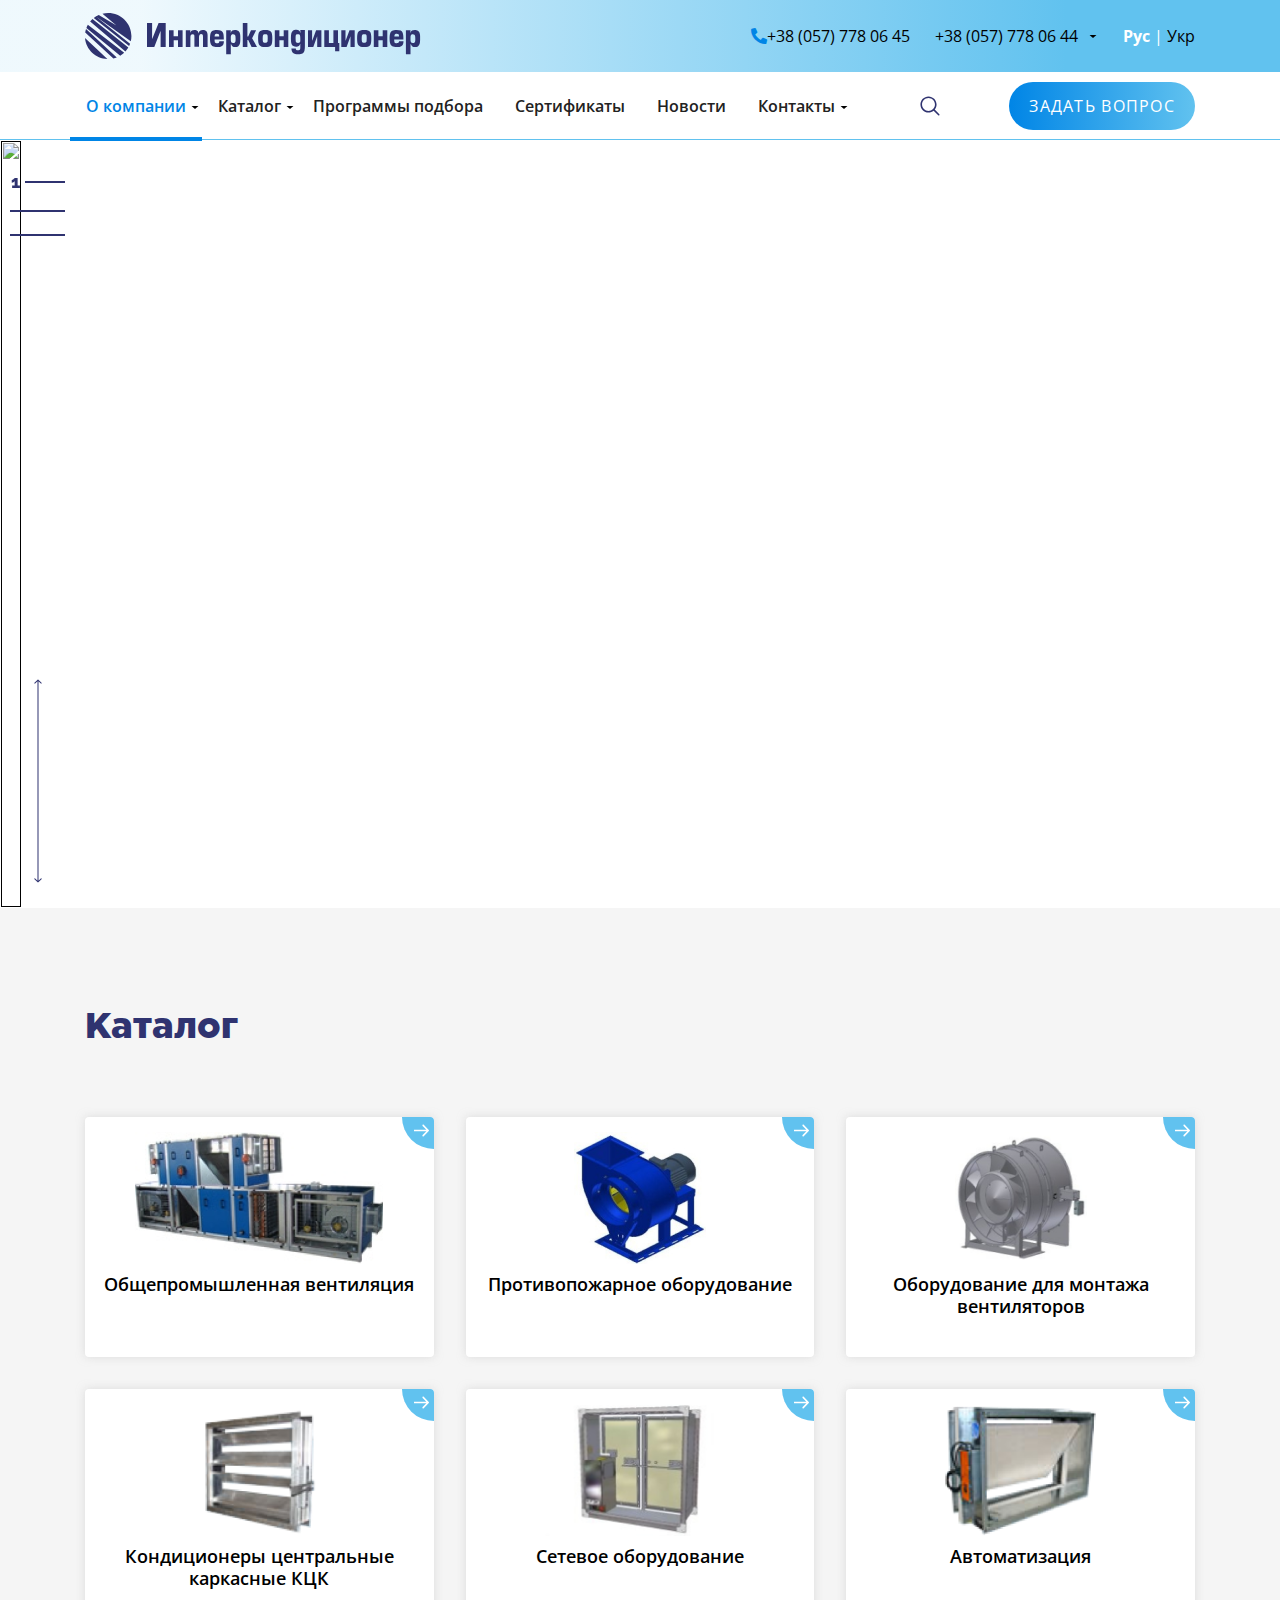
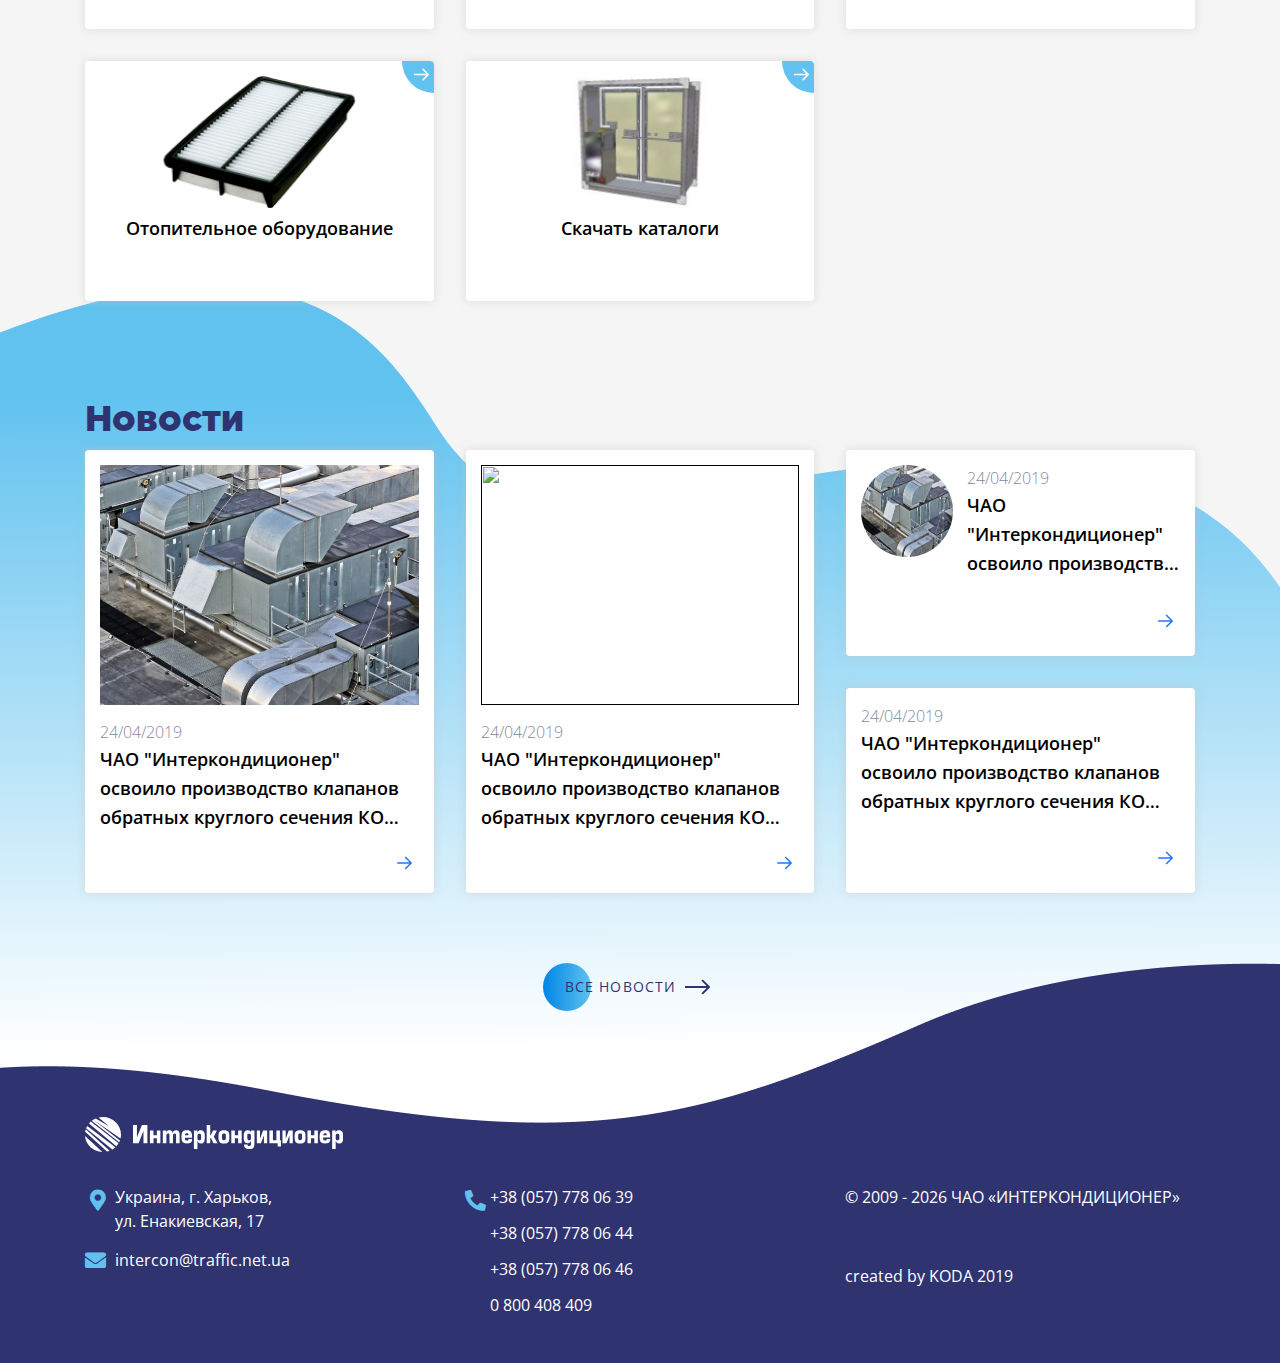
==== commit 7ab2d058: "fixes 05.08" ====
--- a/index.html
+++ b/index.html
@@ -233,7 +233,7 @@
         <div class="search-wrap">
             <div class="search-line">
                 <form action="">
-                    <input type="text" placeholder="Поиск..." required>
+                    <input type="text" placeholder="Поиск..." required autocomplete="off">
                 </form>
                 <span class="search-btn">
                     <img src="media/close.svg" alt="">
@@ -245,20 +245,16 @@
 </header>
 <section class="section1">
     <div class="top_banner_slider">
-        <div class="banner" style="background-image: url('media/banner-img/1.jpg')">
-            <a href=""></a>
-        </div>
-        <div class="banner" style="background-image: url('media/banner-img/3.jpg')">
-            <a href=""></a>
-        </div>
-        <div class="banner" style="background-image: url('media/banner-img/4.jpg')"></div>
-        <div class="banner" style="background-image: url('media/banner-img/5.jpg')"></div>
-        <div class="banner" style="background-image: url('media/banner-img/6.jpg')"></div>
-        <div class="banner" style="background-image: url('media/banner-img/7.jpg')"></div>
-        <div class="banner" style="background-image: url('media/banner-img/8.jpg')"></div>
-        <div class="banner" style="background-image: url('media/banner-img/9.jpg')"></div>
-        <div class="banner" style="background-image: url('media/banner-img/10.jpg')"></div>
-        <div class="banner" style="background-image: url('media/banner-img/banner_1.png')"></div>
+        <div class="banner"><a href="">
+            <img src="http://interconditioner.test-domain1.in.ua/app/media/banner-img/1.jpg" alt="">
+        </a></div>
+        <div class="banner">
+            <a href="/ru">
+                <img src="http://interconditioner.test-domain1.in.ua/app/media/banner-img/banner_1.png" alt="">
+            </a></div>
+        <div class="banner" ><a href="/ru" >
+            <img src="http://interconditioner.test-domain1.in.ua/app/media/banner-img/2,2.jpg" alt="">
+        </a></div>
     </div>
     <div class="top_banner_slider_arrowsBox">
         <div class="prev_btn"></div>
--- a/css/main.css
+++ b/css/main.css
@@ -1,2 +1,2 @@
-@charset "UTF-8";@import url("https://fonts.googleapis.com/css?family=Raleway:400,800&display=swap");@import url("https://fonts.googleapis.com/css?family=Open+Sans:300,400,700&display=swap");#preloader{min-height:100vh;display:-webkit-box;display:-ms-flexbox;display:flex;-webkit-box-pack:center;-ms-flex-pack:center;justify-content:center;-webkit-box-align:center;-ms-flex-align:center;align-items:center;background:#fff;z-index:99;position:fixed;width:100%}.infinity{width:120px;height:60px;position:relative}.infinity div,.infinity span{position:absolute}.infinity div{top:0;left:50%;width:60px;height:60px;-webkit-animation:rotate 6.9s linear infinite;animation:rotate 6.9s linear infinite}.infinity div span{left:-8px;top:50%;margin:-8px 0 0 0;width:16px;height:16px;display:block;background:#2F3370;-webkit-box-shadow:2px 2px 8px rgba(47, 51, 112, 0.09);box-shadow:2px 2px 8px rgba(47, 51, 112, 0.09);border-radius:50%;-webkit-transform:rotate(90deg);-ms-transform:rotate(90deg);transform:rotate(90deg);-webkit-animation:move 6.9s linear infinite;animation:move 6.9s linear infinite}.infinity div span:after,.infinity div span:before{content:'';position:absolute;display:block;border-radius:50%;width:14px;height:14px;background:inherit;top:50%;left:50%;margin:-7px 0 0 -7px;-webkit-box-shadow:inherit;box-shadow:inherit}.infinity div span:before{-webkit-animation:drop1 .8s linear infinite;animation:drop1 .8s linear infinite}.infinity div span:after{-webkit-animation:drop2 .8s linear infinite .4s;animation:drop2 .8s linear infinite .4s}.infinity div:nth-child(2){-webkit-animation-delay:-2.3s;animation-delay:-2.3s}.infinity div:nth-child(2) span{-webkit-animation-delay:-2.3s;animation-delay:-2.3s}.infinity div:nth-child(3){-webkit-animation-delay:-4.6s;animation-delay:-4.6s}.infinity div:nth-child(3) span{-webkit-animation-delay:-4.6s;animation-delay:-4.6s}.infinityChrome{width:128px;height:60px}.infinityChrome div{position:absolute;width:16px;height:16px;background:#2F3370;-webkit-box-shadow:2px 2px 8px rgba(47, 51, 112, 0.09);box-shadow:2px 2px 8px rgba(47, 51, 112, 0.09);border-radius:50%;-webkit-animation:moveSvg 6.9s linear infinite;animation:moveSvg 6.9s linear infinite;-webkit-filter:url(#goo);filter:url(#goo);-webkit-transform:scaleX(-1);-ms-transform:scaleX(-1);transform:scaleX(-1);offset-path:path("M64.3636364,29.4064278 C77.8909091,43.5203348 84.4363636,56 98.5454545,56 C112.654545,56 124,44.4117395 124,30.0006975 C124,15.5896556 112.654545,3.85282763 98.5454545,4.00139508 C84.4363636,4.14996252 79.2,14.6982509 66.4,29.4064278 C53.4545455,42.4803627 43.5636364,56 29.4545455,56 C15.3454545,56 4,44.4117395 4,30.0006975 C4,15.5896556 15.3454545,4.00139508 29.4545455,4.00139508 C43.5636364,4.00139508 53.1636364,17.8181672 64.3636364,29.4064278 Z")}.infinityChrome div:after,.infinityChrome div:before{content:'';position:absolute;display:block;border-radius:50%;width:14px;height:14px;background:inherit;top:50%;left:50%;margin:-7px 0 0 -7px;-webkit-box-shadow:inherit;box-shadow:inherit}.infinityChrome div:before{-webkit-animation:drop1 .8s linear infinite;animation:drop1 .8s linear infinite}.infinityChrome div:after{-webkit-animation:drop2 .8s linear infinite .4s;animation:drop2 .8s linear infinite .4s}.infinityChrome div:nth-child(2){-webkit-animation-delay:-2.3s;animation-delay:-2.3s}.infinityChrome div:nth-child(3){-webkit-animation-delay:-4.6s;animation-delay:-4.6s}.infinity{display:none}@-webkit-keyframes moveSvg{0%{offset-distance:0%}25%{background:#0085E6}75%{background:#61C2EF}to{offset-distance:100%}}@keyframes moveSvg{0%{offset-distance:0%}25%{background:#0085E6}75%{background:#61C2EF}to{offset-distance:100%}}@-webkit-keyframes rotate{50%{-webkit-transform:rotate(360deg);transform:rotate(360deg);margin-left:0}50.0001%,to{margin-left:-60px}}@keyframes rotate{50%{-webkit-transform:rotate(360deg);transform:rotate(360deg);margin-left:0}50.0001%,to{margin-left:-60px}}@-webkit-keyframes move{0%,50%{left:-8px}25%{background:#0085E6}75%{background:#61C2EF}50.0001%,to{left:auto;right:-8px}}@keyframes move{0%,50%{left:-8px}25%{background:#0085E6}75%{background:#61C2EF}50.0001%,to{left:auto;right:-8px}}@-webkit-keyframes drop1{to{-webkit-transform:translate(32px, 8px) scale(0);transform:translate(32px, 8px) scale(0)}}@keyframes drop1{to{-webkit-transform:translate(32px, 8px) scale(0);transform:translate(32px, 8px) scale(0)}}@-webkit-keyframes drop2{0%{-webkit-transform:translate(0, 0) scale(0.9);transform:translate(0, 0) scale(0.9)}to{-webkit-transform:translate(32px, -8px) scale(0);transform:translate(32px, -8px) scale(0)}}@keyframes drop2{0%{-webkit-transform:translate(0, 0) scale(0.9);transform:translate(0, 0) scale(0.9)}to{-webkit-transform:translate(32px, -8px) scale(0);transform:translate(32px, -8px) scale(0)}}.section1 .slick-slider .slick-list{-webkit-transform:rotate(180deg);-ms-transform:rotate(180deg);transform:rotate(180deg)}.section1 .slick-initialized .slick-slide{display:-webkit-box;display:-ms-flexbox;display:flex;-webkit-transform:rotate(180deg);-ms-transform:rotate(180deg);transform:rotate(180deg)}.top_banner_slider .banner{background-repeat:no-repeat;background-size:cover;background-position:center}.top_banner_slider .banner a{display:block;width:100%;height:100%}.top_banner_slider .banner h1{color:#2F3370;max-width:500px;margin-bottom:45px}.top_banner_slider .banner p{font-size:18px;line-height:29px;max-width:598px}.top_banner_slider .banner .container{display:-webkit-box;display:-ms-flexbox;display:flex;-webkit-box-align:center;-ms-flex-align:center;align-items:center}.top_banner_slider .banner img{margin-right:55px}.top_banner_slider .slick-dots{list-style:none;position:absolute;left:10px;top:30px;text-align:right;padding:0;margin:0}.top_banner_slider .slick-dots li button{width:55px;height:2px;background:#2F3370;-webkit-transition:all 0.5s;-o-transition:all 0.5s;transition:all 0.5s;display:inline-block;border:none;font-size:0px;line-height:3px;cursor:pointer}.top_banner_slider .slick-dots .slick-active button{width:40px;text-indent:-60px;line-height:0;font-size:18px;font-family:"Raleway", sans-serif;font-weight:800;color:#2F3370}.top_banner_slider_arrowsBox{position:absolute;left:10px;bottom:0}.top_banner_slider_arrowsBox .next_btn,.top_banner_slider_arrowsBox .prev_btn{height:120px;width:56px;background-repeat:no-repeat;background-position-x:center;-webkit-transition:background-color .2s;-o-transition:background-color .2s;transition:background-color .2s}.top_banner_slider_arrowsBox .next_btn:hover,.top_banner_slider_arrowsBox .prev_btn:hover{background-color:rgba(255, 255, 255, 0.7);cursor:pointer}.top_banner_slider_arrowsBox .next_btn{background-image:url("../media/Arrow_left.svg");background-position-y:0}.top_banner_slider_arrowsBox .prev_btn{background-image:url("../media/Arrow_right.svg");background-position-y:100%}.section-wrapper{background:url("../media/wave-bg.svg") #F5F5F5;padding-bottom:260px;position:relative;background-repeat:no-repeat;background-position:center bottom;background-size:contain}.home-catalog{padding:93px 15px}.home-catalog h1{color:#2F3370;margin-bottom:68px}.catalog-grid{display:-ms-grid;display:grid;grid-template-columns:repeat(3, 1fr);-ms-grid-columns:1fr 1fr 1fr;grid-gap:32px}.catalog-grid .card{font-size:18px;line-height:29px;background-color:white;border-radius:4px;-webkit-box-shadow:0 0 8px rgba(196, 196, 196, 0.5);box-shadow:0 0 8px rgba(196, 196, 196, 0.5);min-height:240px;text-align:center;position:relative;z-index:0;overflow:hidden;border:none}.catalog-grid .card:before{content:"";position:absolute;z-index:-1;top:-16px;right:-16px;background:-webkit-gradient(linear, left top, right top, from(#61C2EF), color-stop(50%, #ABE5FF));background:-webkit-linear-gradient(left, #61C2EF 0%, #ABE5FF 50%);background:-o-linear-gradient(left, #61C2EF 0%, #ABE5FF 50%);background:linear-gradient(90deg, #61C2EF 0%, #ABE5FF 50%);height:32px;width:32px;border-radius:32px;-webkit-transform:scale(1);-ms-transform:scale(1);transform:scale(1);-webkit-transform-origin:50% 50%;-ms-transform-origin:50% 50%;transform-origin:50% 50%;-webkit-transition:-webkit-transform 0.25s ease-out;transition:-webkit-transform 0.25s ease-out;-o-transition:transform 0.25s ease-out;transition:transform 0.25s ease-out;transition:transform 0.25s ease-out, -webkit-transform 0.25s ease-out}.catalog-grid .card:hover .go-corner{background:transparent}.catalog-grid .card:hover:before{-webkit-transform:scale(28);-ms-transform:scale(28);transform:scale(28)}.catalog-grid .card a{display:-webkit-box;display:-ms-flexbox;display:flex;-webkit-box-orient:vertical;-webkit-box-direction:normal;-ms-flex-direction:column;flex-direction:column;-webkit-box-align:center;-ms-flex-align:center;align-items:center;padding:15px;height:100%;height:available;height:-webkit-fill-available}.catalog-grid .card img{max-height:132px;height:132px;max-width:100%}.catalog-grid .card p{margin-top:10px;margin-bottom:0;font-weight:600;line-height:120%}.home-news h1{color:#2F3370}.news-flex{display:-webkit-box;display:-ms-flexbox;display:flex;-ms-flex-wrap:wrap;flex-wrap:wrap;margin-left:-32px}.news-flex .card{margin:0 0 32px 32px;width:calc(33.3333% - 32px)}.news-flex .card img{width:100%;height:240px;-o-object-fit:none;object-fit:none}.news-flex .card,.news-flex .card-sm{position:relative;background:#FFFFFF;-webkit-box-shadow:0 0 8px rgba(196, 196, 196, 0.5);box-shadow:0 0 8px rgba(196, 196, 196, 0.5);border-radius:4px;border:none}.news-flex .card-sm a,.news-flex .card a{padding:15px;height:100%}.news-flex .card-sm p,.news-flex .card p{line-height:29px;font-size:18px;font-weight:600;overflow:hidden;display:-webkit-box;-webkit-line-clamp:3;-webkit-box-orient:vertical}.news-flex .card-sm img,.news-flex .card img{margin-bottom:14px;max-width:100%;max-height:100%}.news-flex .card-sm span,.news-flex .card span{font-weight:300;line-height:26px;color:#7F899D}.news-flex .card-sm span.link--arrowed,.news-flex .card span.link--arrowed{margin-right:auto;margin-left:calc(100% - 30px);width:30px;height:30px}.news-flex .card-sm:hover .arrow-icon,.news-flex .card:hover .arrow-icon{-webkit-transform:translate3d(5px, 0, 0);transform:translate3d(5px, 0, 0)}.news-flex .card-sm:hover .arrow-icon--circle,.news-flex .card:hover .arrow-icon--circle{stroke-dashoffset:0}.news-flex .card-sm:hover p,.news-flex .card:hover p{color:#2F3370}.news-flex .card-column{margin:0 0 32px 32px;width:calc(33.3333% - 32px)}.news-flex .card-sm{min-height:calc(50% - 16px)}.news-flex .card-sm img{border-radius:50%;max-width:92px;max-height:92px;margin-bottom:0;margin-right:14px}.news-flex .card-sm:first-child{margin-bottom:32px}.news-flex .card-sm span.link--arrowed{position:absolute;bottom:20px;right:15px}.news-flex .card-sm a{display:-webkit-box;display:-ms-flexbox;display:flex;padding-bottom:35px}@-moz-document url-prefix(){.news-flex .card-sm p,.news-flex .card p{max-height:87px;overflow:hidden}}.link--arrowed{display:inline-block;height:2rem;line-height:2rem}.link--arrowed .arrow-icon{position:relative;top:-1px;-webkit-transition:-webkit-transform 0.3s ease;transition:-webkit-transform 0.3s ease;-o-transition:transform 0.3s ease;transition:transform 0.3s ease;transition:transform 0.3s ease, -webkit-transform 0.3s ease;vertical-align:middle}.link--arrowed .arrow-icon--circle{-webkit-transition:stroke-dashoffset .3s ease;-o-transition:stroke-dashoffset .3s ease;transition:stroke-dashoffset .3s ease;stroke-dasharray:95;stroke-dashoffset:95}.news-page-link{margin-top:48px;text-align:center;position:absolute;width:100%;z-index:1}.news-page-link .cta{position:relative;margin:auto;padding:19px 22px;-webkit-transition:all .2s ease;-o-transition:all .2s ease;transition:all .2s ease}.news-page-link .cta:before{content:"";position:absolute;top:8px;left:0;display:block;border-radius:30px;background:-webkit-gradient(linear, left top, right top, from(#0085E6), to(#61C2EF));background:-webkit-linear-gradient(left, #0085E6 0%, #61C2EF 100%);background:-o-linear-gradient(left, #0085E6 0%, #61C2EF 100%);background:linear-gradient(90deg, #0085E6 0%, #61C2EF 100%);width:48px;height:48px;-webkit-transition:all .3s ease;-o-transition:all .3s ease;transition:all .3s ease}.news-page-link .cta span{position:relative;font-size:14px;line-height:19px;letter-spacing:0.08em;text-transform:uppercase;vertical-align:middle;color:#2F3370}.news-page-link .cta img{position:relative;top:0;margin-left:10px;fill:none;stroke-linecap:round;stroke-linejoin:round;stroke-width:2;-webkit-transform:translateX(-5px);-ms-transform:translateX(-5px);transform:translateX(-5px);-webkit-transition:all .3s ease;-o-transition:all .3s ease;transition:all .3s ease}.news-page-link .cta:hover:before{width:100%}.news-page-link .cta:hover:before img{-webkit-transform:translateX(0);-ms-transform:translateX(0);transform:translateX(0)}.news-page-link .cta:active{-webkit-transform:scale(0.96);-ms-transform:scale(0.96);transform:scale(0.96)}@-moz-document url-prefix(){.news-grid .card p{max-height:84px;overflow:hidden}}.no-search-results h2{font-family:"Open Sans", sans-serif;font-size:24px;line-height:32px;text-align:center;text-transform:uppercase;color:#0085E6;max-width:460px;margin:0 auto 43px}.no-search-results .search-img{margin:72px auto;text-align:center}.catalog{background-color:#F5F5F5;padding-bottom:275px;position:relative}.catalog h1{margin-bottom:68px}.catalog h4{font-weight:600;margin-bottom:20px}#sidebar{background:#ffffff;color:#fff;position:-webkit-sticky;position:sticky;top:95px}#sidebar.shown{left:0;top:54px;z-index:1;width:100%}#sidebar ul.components{padding:0;margin:0;list-style-type:none}#sidebar ul.components>li{min-height:60px;position:relative;display:-webkit-box;display:-ms-flexbox;display:flex;-webkit-box-orient:vertical;-webkit-box-direction:normal;-ms-flex-direction:column;flex-direction:column;-webkit-box-pack:center;-ms-flex-pack:center;justify-content:center;-webkit-box-align:start;-ms-flex-align:start;align-items:flex-start;padding:0 34px 0 0}#sidebar ul.components>li>a{border-left:4px solid #FFFFFF;display:-webkit-box;display:-ms-flexbox;display:flex;-webkit-box-align:center;-ms-flex-align:center;align-items:center;width:100%}#sidebar ul.components>li.withDropMenu:after{content:url(../media/shevron.svg);position:absolute;top:calc(50% - 24px);right:3px;cursor:pointer;height:8px;display:inline-block;line-height:0;padding:20px 10px 30px}#sidebar ul.components>li.active-item,#sidebar ul.components>li:hover{background:#F9F9F9}#sidebar ul.components>li.active-item>a,#sidebar ul.components>li:hover>a{border-left:4px solid #0085E6}#sidebar ul.components>li.withDropMenu.opened:after{content:url(../media/shevron2_hover.svg);top:5px}#sidebar ul.components li.withDropMenu>a{position:relative;display:-webkit-box;display:-ms-flexbox;display:flex;-webkit-box-align:center;-ms-flex-align:center;align-items:center;width:available;width:-moz-available;width:-webkit-fill-available}#sidebar ul.components li.withDropMenu>a:after{content:'';position:absolute;right:0;top:15%;width:1px;height:70%;background-color:#222222;opacity:0.2}#sidebar ul.components li.withDropMenu.opened{background-color:#eeeeee}#sidebar ul.components li.withDropMenu.opened>a{border-left:4px solid #0085E6;color:#0085E6}#sidebar ul.components .drop-menu{padding:0;width:100%;display:none}#sidebar ul.components .drop-menu li{min-height:54px;display:-webkit-box;display:-ms-flexbox;display:flex;-webkit-box-align:center;-ms-flex-align:center;align-items:center;margin-right:-34px}#sidebar ul.components .drop-menu li.activeItem,#sidebar ul.components .drop-menu li:hover{background:#0085E6}#sidebar ul.components .drop-menu li.activeItem a,#sidebar ul.components .drop-menu li:hover a{color:#FFFFFF}#sidebar ul.components .drop-menu li a{font-weight:normal;color:#333333;font-size:14px;padding:19px 10px 11px 34px;width:100%}#sidebar ul.components .drop-menu.show{display:block}#sidebar>ul li a{font-weight:600;font-size:14px;color:#000000;padding:15px 0 15px 12px;min-height:60px}.filter-btn:not(.back-btn){display:-webkit-box;display:-ms-flexbox;display:flex;-webkit-box-align:center;-ms-flex-align:center;align-items:center;-webkit-box-pack:center;-ms-flex-pack:center;justify-content:center;margin:0 0 48px}.filter-btn:not(.back-btn) .fa-filter{margin-right:8px}#sidebar .back-btn{width:20px;height:15px;background:url("../media/Arrow-sm.svg") no-repeat;-webkit-transform:rotate(180deg);-ms-transform:rotate(180deg);transform:rotate(180deg);margin:20px 0 10px 16px}.catalog-item{background-color:#FFFFFF;border-radius:4px;-webkit-box-align:center;-ms-flex-align:center;align-items:center;padding:30px 15px;position:relative;margin-bottom:30px}.catalog-item img{max-width:100%;width:100%}.catalog-item span.link--arrowed{margin-right:auto;margin-left:calc(100% - 30px)}.catalog-item:hover{-webkit-box-shadow:0px 0px 12px rgba(196, 196, 196, 0.8);box-shadow:0px 0px 12px rgba(196, 196, 196, 0.8)}.catalog-item:hover .arrow-icon{-webkit-transform:translate3d(5px, 0, 0);transform:translate3d(5px, 0, 0)}.catalog-item:hover .arrow-icon--circle{stroke-dashoffset:0}.pagination{display:-webkit-box;display:-ms-flexbox;display:flex;-webkit-box-align:center;-ms-flex-align:center;align-items:center;-webkit-box-pack:center;-ms-flex-pack:center;justify-content:center;margin-top:18px;z-index:1;position:absolute;bottom:190px;width:100%}.pagination .next-page,.pagination .prev-page{width:30px;height:20px;background:url("../media/arrow_left_default.svg") no-repeat center;-webkit-transition:all .2s;-o-transition:all .2s;transition:all .2s}.pagination .next-page:hover,.pagination .prev-page:hover{background:url("../media/arrow_left_default_hover.svg") no-repeat center}.pagination .next-page{-webkit-transform:rotate(180deg);-ms-transform:rotate(180deg);transform:rotate(180deg);-webkit-transform-origin:center;-ms-transform-origin:center;transform-origin:center}.pagination span{height:24px;width:24px;border-radius:50%;margin:0 3px;text-align:center;display:inline-block}.pagination span a{color:#2F3370}.pagination span.current{background:-webkit-gradient(linear, left top, right top, from(#0085E6), to(#61C2EF));background:-webkit-linear-gradient(left, #0085E6 0%, #61C2EF 100%);background:-o-linear-gradient(left, #0085E6 0%, #61C2EF 100%);background:linear-gradient(90deg, #0085E6 0%, #61C2EF 100%);color:#FFFFFF}.product{padding-bottom:275px;position:relative;-webkit-user-select:none;-moz-user-select:none;-ms-user-select:none;user-select:none}.product h1{margin-bottom:40px}.product .back-btn{margin-top:48px;text-align:right}.product .back-btn .cta{position:relative;margin:auto;padding:19px 22px;-webkit-transition:all .2s ease;-o-transition:all .2s ease;transition:all .2s ease}.product .back-btn .cta:before{content:"";position:absolute;top:8px;right:0;display:block;border-radius:30px;background:-webkit-gradient(linear, left top, right top, from(#0085E6), to(#61C2EF));background:-webkit-linear-gradient(left, #0085E6 0%, #61C2EF 100%);background:-o-linear-gradient(left, #0085E6 0%, #61C2EF 100%);background:linear-gradient(90deg, #0085E6 0%, #61C2EF 100%);width:48px;height:48px;-webkit-transition:all .3s ease;-o-transition:all .3s ease;transition:all .3s ease}.product .back-btn .cta span{position:relative;font-size:14px;line-height:19px;letter-spacing:0.08em;text-transform:uppercase;vertical-align:middle;color:#2F3370}.product .back-btn .cta img{position:relative;top:0;margin-left:10px;fill:none;stroke-linecap:round;stroke-linejoin:round;stroke-width:2;-webkit-transform:translateX(-5px);-ms-transform:translateX(-5px);transform:translateX(-5px);-webkit-transition:all .3s ease;-o-transition:all .3s ease;transition:all .3s ease}.product .back-btn .cta:hover:before{width:100%}.product .back-btn .cta:hover:before img{-webkit-transform:translateX(0);-ms-transform:translateX(0);transform:translateX(0)}.product .back-btn .cta:active{-webkit-transform:scale(0.96);-ms-transform:scale(0.96);transform:scale(0.96)}.product-description{margin:60px auto 0}.product-description .nav-tabs{border:none;width:-webkit-max-content;width:-moz-max-content;width:max-content;margin:0 auto;background:rgba(97, 194, 239, 0.5)}.product-description .nav-tabs .nav-link{border:none;border-top:4px solid transparent;color:#555555;letter-spacing:0.04em;font-size:16px;text-transform:uppercase;font-weight:600;border-radius:0;-webkit-transition:all .2s;-o-transition:all .2s;transition:all .2s}.product-description .nav-tabs .nav-link.active{border-top:4px solid #0085E6;color:#000;background-color:transparent}.product-description .nav-tabs .nav-link:hover{border-top:4px solid #0085E6}.tab-content{margin-top:34px}.tab-content h3{font-weight:600;line-height:27px;color:#222222}.tab-content img{max-width:100%}.tab-content table{width:100%}.tab-content table tr{height:80px;border-bottom:1px solid #C4C4C4}.tab-content table tr:last-child{border-bottom:none}.tab-content table tr td:first-child{width:55%}.tab-content table .gradient-btn{width:110px;margin-right:6px;float:right}.tab-content table .gradient-btn a{color:#FFFFFF}.tab-content table .border-btn{width:142px;float:right}.tab-content table .border-btn a{color:#2F3370}.short-descr{font-weight:600;font-size:18px;line-height:27px;color:#222222;margin-bottom:0}.product .preview-slider img{max-width:100%}.product .preview-slider .slick-track{display:-webkit-box!important;display:-ms-flexbox!important;display:flex!important}.product .preview-slider .slick-slide{display:-webkit-box;display:-ms-flexbox;display:flex;-webkit-box-align:center;-ms-flex-align:center;align-items:center;-webkit-box-pack:center;-ms-flex-pack:center;justify-content:center;height:inherit!important}.product .thumb-slider{margin-top:26px}.product .thumb-slider img{max-width:100%}.product .thumb-slider .slick-track{margin-left:-32px;display:-webkit-box!important;display:-ms-flexbox!important;display:flex!important}.product .thumb-slider .slick-slide{margin-left:32px;border:1px solid #C4C4C4;height:inherit;display:-webkit-box;display:-ms-flexbox;display:flex;-webkit-box-align:center;-ms-flex-align:center;align-items:center}.product .thumb-slider .slick-slide.slick-current,.product .thumb-slider .slick-slide:hover{border:1px solid #0085E6}.banner_paginator{display:-webkit-box;display:-ms-flexbox;display:flex;margin-top:30px;-webkit-box-pack:end;-ms-flex-pack:end;justify-content:flex-end}.banner_paginator .next,.banner_paginator .prev{cursor:pointer}.banner_paginator .next:hover .arrow-icon,.banner_paginator .prev:hover .arrow-icon{-webkit-transform:translate3d(5px, 0, 0);transform:translate3d(5px, 0, 0)}.banner_paginator .next:hover .arrow-icon--circle,.banner_paginator .prev:hover .arrow-icon--circle{stroke-dashoffset:0}.banner_paginator .next:hover p,.banner_paginator .prev:hover p{color:#2F3370}.banner_paginator .prev{-webkit-transform:rotate(180deg);-ms-transform:rotate(180deg);transform:rotate(180deg);-webkit-transform-origin:center;-ms-transform-origin:center;transform-origin:center;margin-right:40px;margin-top:2px}.product .accordion>.card{border-radius:0;border:none}.product .accordion>.card .card-header{border:none;border-radius:0;border-bottom:1px solid #ffffff;margin-bottom:0;padding:0}.product .accordion>.card .card-header .btn{background:rgba(97, 194, 239, 0.5);font-weight:600;font-size:14px;line-height:21px;color:#000000;letter-spacing:0.4em;text-transform:uppercase;width:100%;height:100%;text-align:left;padding:15px;border-radius:0;position:relative}.product .accordion>.card .card-header .btn:hover{text-decoration:none}.product .accordion>.card .card-header .btn:focus{-webkit-box-shadow:none;box-shadow:none}.product .accordion>.card .card-header .btn[aria-expanded=true]{background:#0085E6;color:#FFFFFF}.product .accordion>.card .card-header .btn[aria-expanded=true]:after{content:url(../media/shevron2_active.svg)}.product .accordion>.card .card-header .btn:after{content:url(../media/shevron.svg);position:absolute;top:10px;right:20px}.news{background:right top/80Vmax auto no-repeat url("../media/news-bg.png"), -webkit-linear-gradient(270.86deg, rgba(245, 245, 245, 0.6) 7.74%, #FFFFFF 91.34%), -webkit-linear-gradient(359.77deg, rgba(97, 194, 239, 0.1) 10.26%, #61C2EF 83.3%);background:right top/80Vmax auto no-repeat url("../media/news-bg.png"), -o-linear-gradient(270.86deg, rgba(245, 245, 245, 0.6) 7.74%, #FFFFFF 91.34%), -o-linear-gradient(359.77deg, rgba(97, 194, 239, 0.1) 10.26%, #61C2EF 83.3%);background:right top/80Vmax auto no-repeat url("../media/news-bg.png"), linear-gradient(179.14deg, rgba(245, 245, 245, 0.6) 7.74%, #FFFFFF 91.34%), linear-gradient(90.23deg, rgba(97, 194, 239, 0.1) 10.26%, #61C2EF 83.3%);position:relative}.news-item{position:relative}.news-item h1{text-align:center;margin-bottom:62px;padding-top:87px}.news-item .news-date{color:#7F899D;font-size:18px;margin-bottom:30px}.news-item .news-descr{font-weight:600;font-size:24px;color:#222222;margin-bottom:44px}.news-item .news-descr img{display:block;margin:34px auto 0;width:100%;max-width:100%}.news-item .back-btn{margin-top:80px;text-align:right}.news-item .back-btn .cta{position:relative;margin:auto;padding:19px 22px;-webkit-transition:all .2s ease;-o-transition:all .2s ease;transition:all .2s ease}.news-item .back-btn .cta:before{content:"";position:absolute;top:8px;right:0;display:block;border-radius:30px;background:-webkit-gradient(linear, left top, right top, from(#0085E6), to(#61C2EF));background:-webkit-linear-gradient(left, #0085E6 0%, #61C2EF 100%);background:-o-linear-gradient(left, #0085E6 0%, #61C2EF 100%);background:linear-gradient(90deg, #0085E6 0%, #61C2EF 100%);width:48px;height:48px;-webkit-transition:all .3s ease;-o-transition:all .3s ease;transition:all .3s ease}.news-item .back-btn .cta span{position:relative;font-size:14px;line-height:19px;letter-spacing:0.08em;text-transform:uppercase;vertical-align:middle;color:#2F3370}.news-item .back-btn .cta img{position:relative;top:0;margin-left:10px;fill:none;stroke-linecap:round;stroke-linejoin:round;stroke-width:2;-webkit-transform:translateX(-5px);-ms-transform:translateX(-5px);transform:translateX(-5px);-webkit-transition:all .3s ease;-o-transition:all .3s ease;transition:all .3s ease}.news-item .back-btn .cta:hover:before{width:100%}.news-item .back-btn .cta:hover:before img{-webkit-transform:translateX(0);-ms-transform:translateX(0);transform:translateX(0)}.news-item .back-btn .cta:active{-webkit-transform:scale(0.96);-ms-transform:scale(0.96);transform:scale(0.96)}.news-item .gradient-btn{width:166px}.news-item .gradient-btn .fas{color:#FFFFFF;font-size:28px;margin-right:15px}.news-img .slick-slide{border:none}.news-img .slick-slide:focus{outline:none}.news-img img{max-width:100%;padding:0 15px;width:100%;height:232px;-o-object-fit:cover;object-fit:cover}.news-img .slick-dots{list-style-type:none;display:-webkit-box;display:-ms-flexbox;display:flex;-webkit-box-align:center;-ms-flex-align:center;align-items:center;-webkit-box-pack:center;-ms-flex-pack:center;justify-content:center;margin-top:30px;padding:0}.news-img .slick-dots li{display:inline-block;margin:0 10px}.news-img .slick-dots li button{border:none;width:4px;height:4px;background:#61C2EF;font-size:0;padding:0;border-radius:50%}.about nav{min-height:103px;border-bottom:1px solid #777777;margin-bottom:80px;display:-webkit-box;display:-ms-flexbox;display:flex;-webkit-box-align:end;-ms-flex-align:end;align-items:flex-end;-webkit-box-pack:center;-ms-flex-pack:center;justify-content:center}.about nav ul{list-style-type:none;text-align:center;margin-bottom:0;padding:0}.about nav ul li{display:inline-block;margin:0 5px}.about nav ul li.active a{color:#000000}.about nav ul li a{font-size:18px;font-weight:600;line-height:32px;color:#777777;position:relative;padding:0 9px}.about nav ul li a:before{content:"";position:absolute;width:100%;height:4px;bottom:-6px;left:0;background-color:#61C2EF;visibility:hidden;-webkit-transform:scaleX(0);-ms-transform:scaleX(0);transform:scaleX(0);-webkit-transition:all 0.2s cubic-bezier(1, 0.25, 0, 0.75);-o-transition:all 0.2s cubic-bezier(1, 0.25, 0, 0.75);transition:all 0.2s cubic-bezier(1, 0.25, 0, 0.75)}.about nav ul li a:hover:before{visibility:visible;-webkit-transform:scaleX(1);-ms-transform:scaleX(1);transform:scaleX(1)}.about nav ul li a:hover{text-decoration:none}.about h2{margin-bottom:40px}.about h1{text-align:center;margin:93px 0 80px}.about img{max-width:100%;margin:0 auto}.about-banner{background-repeat:no-repeat;background-position:center;min-height:600px;background-size:cover}.about-slider{margin-top:48px}.about-slider .slick-track{display:-webkit-box;display:-ms-flexbox;display:flex}.about-slider .slick-slide{padding:0 15px;min-height:100%;height:auto}.about-slider .slick-slide img{-o-object-fit:cover;object-fit:cover;height:100%;width:100%}.about-slider .slick-dots{list-style-type:none;display:-webkit-box;display:-ms-flexbox;display:flex;-webkit-box-align:center;-ms-flex-align:center;align-items:center;-webkit-box-pack:center;-ms-flex-pack:center;justify-content:center;margin-top:30px;padding:0}.about-slider .slick-dots li{display:inline-block;margin:0 10px}.about-slider .slick-dots li.slick-active button{background:#0085E6}.about-slider .slick-dots li button{border:none;width:4px;height:4px;background:#61C2EF;font-size:0;padding:0;border-radius:50%}.history img{margin-top:30px}.program{background:#F5F5F5}.program .program-descr-wrap{background:#FFFFFF;-webkit-box-shadow:0 0 8px rgba(196, 196, 196, 0.5);box-shadow:0 0 8px rgba(196, 196, 196, 0.5);border-radius:4px;padding:50px 30px 65px}.program .program-descr-wrap ul{list-style-type:none;padding:0;margin-bottom:22px}.program .program-descr-wrap ul li:before{content:"•";color:#61C2EF;margin-right:5px}.program h1{text-align:left;margin-bottom:80px}.program h2{margin-bottom:40px}.program .gradient-btn{width:109px;height:40px}.program .gradient-btn a{font-size:14px}.program h4{font-weight:600}.program .border-btn{width:140px;height:40px;padding-top:6px}.program .border-btn a{font-size:14px}.design-pr{display:-ms-grid;display:grid;grid-template-columns:2fr 1fr 1fr;-ms-grid-columns:2fr 1fr 1fr;-ms-grid-rows:1fr;grid-template-rows:1fr;grid-gap:32px}.design-pr .border-btn a{color:#2F3370}.program-descr-wrap table{width:100%}.program-descr-wrap table tr{height:80px;border-bottom:1px solid #C4C4C4}.program-descr-wrap table tr:last-child{border-bottom:none}.program-descr-wrap table tr td:first-child{width:55%}.program-descr-wrap table .gradient-btn{width:110px;height:40px;margin-right:6px;float:right}.program-descr-wrap table .gradient-btn a{color:#FFFFFF}.program-descr-wrap table .border-btn{width:142px;float:right}.program-descr-wrap table .border-btn a{color:#2F3370}.certificates{position:relative}.certificates h1{margin-bottom:68px}.docs-grid{display:-ms-grid;display:grid;grid-template-columns:repeat(2, 1fr);-ms-grid-columns:1fr 1fr;grid-gap:30px}.docs-grid .card{-webkit-box-shadow:0 0 8px rgba(196, 196, 196, 0.5);box-shadow:0 0 8px rgba(196, 196, 196, 0.5);border:none;border-radius:4px;padding:19px 15px 17px;display:-webkit-box;display:-ms-flexbox;display:flex;-webkit-box-orient:horizontal;-webkit-box-direction:normal;-ms-flex-direction:row;flex-direction:row}.docs-grid .card a{height:-webkit-max-content;height:-moz-max-content;height:max-content}.docs-grid .card img{max-width:243px}.docs-grid p{color:#2F3370;font-weight:600;font-size:18px;line-height:27px;margin-left:16px}.contacts .common-contacts{background:#F5F5F5;padding-bottom:80px}.contacts .personal-contacts{padding-top:71px}.contacts .personal-contacts ul{padding:0;margin:0;list-style-type:none;font-weight:600;line-height:40px}.contacts .personal-contacts p{margin:20px 0 15px;color:#555555}.contacts h2{margin:45px 0 0}.contacts .contact-form{position:static;display:-webkit-box;display:-ms-flexbox;display:flex;max-width:none}.contacts .contact-form form{width:100%}.contacts .map-wrap{margin-top:71px}.contacts .map-wrap .container{display:-webkit-box;display:-ms-flexbox;display:flex;-webkit-box-pack:center;-ms-flex-pack:center;justify-content:center}.contacts-col{font-size:16px;line-height:32px}.contacts-col .address{margin:57px 0 40px}.contacts-col .note{color:#555555;font-size:12px}.tel-list{padding:0;list-style-type:none;margin:0;font-weight:bold}.offices h1{margin-bottom:77px}.offices h2{margin-bottom:35px}.offices ul{list-style-type:none;margin:0;padding:0}.offices .contact-person{margin-top:30px}.offices .map-wrap{display:-webkit-box;display:-ms-flexbox;display:flex;-webkit-box-pack:center;-ms-flex-pack:center;justify-content:center}@media (max-width:320px){header .contact-form{display:block;position:fixed;bottom:0;top:68px;overflow:auto;height:auto}header .contact-form .download-file,header .contact-form .form-item{width:100%}}@media (max-width:575.98px){.program h1{padding-top:26px}.news-item h1{padding-top:26px}.news h1{padding-top:26px}body h1{font-size:20px!important;line-height:23px!important}.home-catalog .catalog-grid{-ms-grid-columns:1fr;grid-template-columns:1fr}.section-wrapper{padding-bottom:160px}body footer{padding-top:31px}body footer .phones{margin-left:30px;margin-top:16px}body footer .phones:before{left:17px}body footer .phones a{width:-webkit-max-content;width:-moz-max-content;width:max-content}body footer:before{display:none}body footer .footer-logo{position:static;margin:0 0 23px}.pagination{position:static}main{padding-bottom:64px}.about-slider-arrows{display:none}body .program h1{margin-bottom:44px}body .program .program-descr-wrap{padding:35px 15px 40px}body .program h2{margin-bottom:30px}body .certificates h1{margin-bottom:44px}body .certificates .docs-grid p{font-size:12px;line-height:18px}body .certificates .docs-grid .card img{max-height:248px}.top_banner_slider_arrowsBox{display:none}.top_banner_slider .banner{height:360px!important}header .contact-form{padding:45px 10px 20px 10px}}@media (max-width:767.98px){body #anchor{width:40px;height:40px;bottom:50px}body #anchor img{max-width:20px}main .breadcrumb{margin-bottom:43px}main .contact-form{padding:39px 0 48px 0}main .contact-form .form-item{max-width:none}.news-item .gradient-btn{margin-bottom:55px}.news-item p{font-size:14px;line-height:21px}.news-item .news-date{font-size:15px}.news-descr p{font-size:16px;line-height:24px}.catalog-grid{-ms-grid-columns:1fr 1fr;grid-template-columns:1fr 1fr}.about nav{display:none}.about h1{margin:0 0 49px}.about h2{margin-top:60px}.history{padding-top:40px;background:-webkit-gradient(linear, left top, left bottom, from(rgba(97, 194, 239, 0.4)), color-stop(44.6%, rgba(255, 255, 255, 0.4)));background:-webkit-linear-gradient(top, rgba(97, 194, 239, 0.4) 0%, rgba(255, 255, 255, 0.4) 44.6%);background:-o-linear-gradient(top, rgba(97, 194, 239, 0.4) 0%, rgba(255, 255, 255, 0.4) 44.6%);background:linear-gradient(180deg, rgba(97, 194, 239, 0.4) 0%, rgba(255, 255, 255, 0.4) 44.6%)}main .docs-grid{-ms-grid-columns:1fr;grid-template-columns:1fr}.contacts h2{margin-top:40px}.contacts .map-wrap{margin-top:61px}.contacts .personal-contacts{padding-top:20px}#sidebar{position:fixed;left:-120vw;-webkit-transition:.3s;-o-transition:.3s;transition:.3s;bottom:0;overflow-y:auto}#sidebar li.withDropMenu:hover>a:after{display:none}.home-news{background:-webkit-gradient(linear, left top, left bottom, from(#61C2EF), to(#FFFFFF));background:-webkit-linear-gradient(top, #61C2EF 0%, #FFFFFF 100%);background:-o-linear-gradient(top, #61C2EF 0%, #FFFFFF 100%);background:linear-gradient(180deg, #61C2EF 0%, #FFFFFF 100%);padding-top:56px}.home-news h1{margin-bottom:40px}.home-news .news-flex,.news .news-flex{margin-left:0}.home-news .card-column,.news .card-column{-webkit-box-orient:vertical;-webkit-box-direction:normal;-ms-flex-direction:column;flex-direction:column}.home-news .card,.home-news .card-sm,.news .card,.news .card-sm{width:100%!important;margin:0 0 30px 0!important}.news{background:-webkit-linear-gradient(0.76deg, #FFFFFF 3.49%, rgba(97, 194, 239, 0.4) 99.37%);background:-o-linear-gradient(0.76deg, #FFFFFF 3.49%, rgba(97, 194, 239, 0.4) 99.37%);background:linear-gradient(89.24deg, #FFFFFF 3.49%, rgba(97, 194, 239, 0.4) 99.37%)}header .header-btm .logo-sm{display:block}header .header-btm .drop-menu ul a{white-space:normal}header .dropdown-item{white-space:normal}.home-catalog{padding:60px 15px}.home-catalog h1{margin-bottom:43px}}@media (max-width:991.98px){.news-item h1{padding-top:55px}main h1{font-size:30px;line-height:45px}main h2{font-size:20px;line-height:30px}.design-pr{display:none}body footer .footer-info{margin-top:40px;text-align:center}body footer .footer-info span:first-child{margin-bottom:44px}body footer:before{background-position-x:25%}.docs-grid .card{-webkit-box-orient:vertical;-webkit-box-direction:normal;-ms-flex-direction:column;flex-direction:column}.docs-grid .review-thumb{text-align:center}.docs-grid p{margin-left:0;margin-top:30px;font-size:14px;line-height:21px}.catalog-item p{display:none}.product h1{margin-bottom:52px}.product .short-descr{font-size:16px;line-height:24px}.product .short-descr p{margin-bottom:49px}.product .tab-content{margin-top:18px}.product-description{display:none}.news-item{padding-bottom:120px;z-index:2}.news-item .gradient-btn{margin-bottom:55px}.news-img img{height:224px}.program h1{margin-bottom:48px}.certificates h1{margin-bottom:48px}.certificates .docs-grid .card{padding:30px 15px 14px}.header-btm #ask-btn{background:none;position:relative;width:30px;height:30px;margin-right:15px}.header-btm #ask-btn span{display:none}.header-btm #ask-btn:after{content:url("../media/question.svg");position:absolute;display:inline-block;top:3px;cursor:pointer}.header-btm .phones-block:before{color:#2F3370}.header-btm .phones-block .more_btn{background:none;margin-left:-23px}header .header-btm .container{-webkit-box-pack:end;-ms-flex-pack:end;justify-content:flex-end}header .header-btm .container .logo,header .header-btm .container .logo-sm{margin-right:auto}.header-btm .open-search{margin-right:20px}header .phones-popup{right:-150px}.news h1{padding-top:43px}.program h1{padding-top:43px}}@media (max-width:1199.98px){header .header-btm .navbar-collapse{position:fixed;overflow-y:auto;top:0;bottom:0;right:0;z-index:10;background-color:#FFFFFF;-webkit-box-shadow:0px 0px 8px #C4C4C4;box-shadow:0px 0px 8px #C4C4C4;border-radius:4px;min-height:100vh}header .header-btm .navbar-collapse .nav{-webkit-box-orient:vertical;-webkit-box-direction:normal;-ms-flex-direction:column;flex-direction:column}header .header-btm .navbar-collapse .nav .nav-item .nav-link{border-left:4px solid #FFFFFF}header .header-btm .navbar-collapse .nav .nav-item .nav-link:after{right:-20px}header .header-btm .navbar-collapse .nav .nav-item .nav-link.active{border-left:4px solid #61C2EF}header .header-btm .navbar-collapse .nav .nav-item .nav-link.active:after{content:url("../media/shevron2_hover.svg")}header .header-btm .drop-menu{position:static;height:0;overflow:hidden;padding:0;margin-left:37px}header .header-btm .drop-menu ul{display:none}header .header-btm .drop-menu.with-columns{-webkit-box-orient:vertical;-webkit-box-direction:normal;-ms-flex-direction:column;flex-direction:column}header .header-btm .drop-menu.show{height:auto}header .header-btm .drop-menu .dropdown-item{display:table;width:auto;margin-right:45px}header .header-btm .nav-item:hover:after{display:none}header .header-btm nav{-webkit-box-ordinal-group:4;-ms-flex-order:3;order:3}.openSubmenu{width:45px;height:25px;background:url("../media/shevron.svg") no-repeat center;display:inline-block;cursor:pointer;float:right;margin-top:-27px}.openSubmenu.opened{background:url("../media/shevron2_hover.svg") no-repeat center}.header-top{display:none}.contacts-col{margin-bottom:60px}.contact-form{margin:0 auto}.news-flex .card{width:calc(50% - 32px)}.news-flex .card-column{width:100%;display:-webkit-box;display:-ms-flexbox;display:flex;margin-left:0}.news-flex .card-column .card-sm{width:calc(50% - 32px);margin-left:32px}.news-flex .card-column .card-sm:first-child{margin-bottom:0}header .location{margin-left:20px;margin-top:23px;margin:20px 0 20px 20px;color:#F5F5F5}header .location a.active{color:#0085E6}body .top_banner_slider .banner{height:calc(100vh - 67px)}}@media (max-width:1600px){body #anchor{right:5vw}}@media (min-width:576px){main{padding-bottom:260px}}@media (min-width:768px){.catalog .filter-btn{display:none}.about{background:url("../media/about_bg.png") no-repeat 50% 95%}}@media (min-width:992px){.news-item h1{padding-top:87px}.offices .row{margin-bottom:80px}.product-description-sm{display:none}.news-item .gradient-btn{margin-top:65px}}@media (min-width:1200px){.openSubmenu{display:none}header .header-btm .drop-menu.with-columns{display:-webkit-box;display:-ms-flexbox;display:flex}header .header-btm .nav{margin-left:-15px}header .header-btm .nav-item{position:relative;padding:14px 0 5px}header .header-btm .nav-item.withSubmenu:hover .nav-link:after{content:url("../media/shevron2_hover.svg")!important}header .header-btm .nav-item:hover .drop-menu{visibility:visible;opacity:1;z-index:1;-webkit-transform:translateY(0%);-ms-transform:translateY(0%);transform:translateY(0%)}header .header-btm .nav-item:hover .nav-link{color:#0085E6}header .header-btm .nav-item:hover:after{left:0;right:auto;width:100%}header .header-btm .nav-item:after{content:'';position:absolute;height:4px;background:#0085E6;top:calc(100% - 2px);-webkit-transition:all 0.2s ease-in-out;-o-transition:all 0.2s ease-in-out;transition:all 0.2s ease-in-out;right:0;width:0;z-index:2}header .header-btm .nav-item.current-link .nav-link{color:#0085E6;padding-bottom:16px}header .header-btm .nav-item.current-link:after{content:'';position:absolute;height:4px;background:#0085E6;top:calc(100% - 2px);-webkit-transition:all 0.2s ease-in-out;-o-transition:all 0.2s ease-in-out;transition:all 0.2s ease-in-out;left:0;right:auto;width:100%;z-index:2}header .header-btm .drop-menu{padding:30px 0;-webkit-box-shadow:0 3px 8px #C4C4C4;box-shadow:0 3px 8px #C4C4C4;border-radius:4px;visibility:hidden;opacity:0;position:absolute;top:100%;left:0;-webkit-transform:translateY(-2em);-ms-transform:translateY(-2em);transform:translateY(-2em);-webkit-transition:visibility 0s linear 0.5s, color 0.2s 0.5s, -webkit-transform 0.5s ease-in 0s;transition:visibility 0s linear 0.5s, color 0.2s 0.5s, -webkit-transform 0.5s ease-in 0s;-o-transition:transform 0.5s ease-in 0s, visibility 0s linear 0.5s, color 0.2s 0.5s;transition:transform 0.5s ease-in 0s, visibility 0s linear 0.5s, color 0.2s 0.5s;transition:transform 0.5s ease-in 0s, visibility 0s linear 0.5s, color 0.2s 0.5s, -webkit-transform 0.5s ease-in 0s;background-color:#FFFFFF}header .header-btm .drop-menu ul li{border-left:4px solid #FFFFFF;padding-left:30px;margin-left:-10px}header .header-btm .drop-menu ul li:hover{border-left:4px solid #61C2EF}header .header-btm .drop-menu .dropdown-item{padding-left:16px;border-left:4px solid #FFFFFF}header .header-btm .drop-menu .dropdown-item:hover{border-left:4px solid #61C2EF}header .header-btm .drop-menu .menu-column:last-child ul li{border-right:4px solid #FFFFFF;padding-right:30px;padding-left:15px;border-left:none}header .header-btm .drop-menu .menu-column:last-child ul li:hover{border-right:4px solid #61C2EF}header .header-btm .drop-menu .menu-column:last-child .dropdown-item{padding-right:16px!important;border-right:4px solid #FFFFFF;border-left:none;padding-left:0}header .header-btm .drop-menu .menu-column:last-child .dropdown-item:hover{border-right:4px solid #61C2EF}header.scrolled .header-btm .logo-sm{display:block}.close-menu-btn{display:none}.priority-phones li:first-child{margin-right:25px}body .top_banner_slider .banner{height:calc(100vh - 132px)}}@media (min-width:768px) and (max-width:1199.98px){.header-btm .logo{display:block!important}}.slick-slider{position:relative;display:block;-webkit-box-sizing:border-box;box-sizing:border-box;-webkit-touch-callout:none;-webkit-user-select:none;-khtml-user-select:none;-moz-user-select:none;-ms-user-select:none;user-select:none;-ms-touch-action:pan-y;touch-action:pan-y;-webkit-tap-highlight-color:transparent}.slick-list{position:relative;overflow:hidden;display:block;margin:0;padding:0}.slick-list:focus{outline:none}.slick-list.dragging{cursor:pointer;cursor:hand}.slick-slider .slick-list,.slick-slider .slick-track{-webkit-transform:translate3d(0, 0, 0);-moz-transform:translate3d(0, 0, 0);-ms-transform:translate3d(0, 0, 0);-o-transform:translate3d(0, 0, 0);transform:translate3d(0, 0, 0)}.slick-track{position:relative;left:0;top:0;display:block;margin-left:auto;margin-right:auto}.slick-track:after,.slick-track:before{content:"";display:table}.slick-track:after{clear:both}.slick-loading .slick-track{visibility:hidden}.slick-slide{float:left;height:100%;min-height:1px;display:none}[dir=rtl] .slick-slide{float:right}.slick-slide img{display:block}.slick-slide.slick-loading img{display:none}.slick-slide.dragging img{pointer-events:none}.slick-initialized .slick-slide{display:block}.slick-loading .slick-slide{visibility:hidden}.slick-vertical .slick-slide{display:block;height:auto;border:1px solid transparent}.slick-arrow.slick-hidden{display:none}@font-face{font-family:'GothamProBlack';src:url("../fonts/GothamProBlack/GothamProBlack.eot");src:local("GothamProBlack"), local("GothamProBlack"), url("../fonts/GothamProBlack/GothamProBlack.eot?#iefix") format("embedded-opentype"), url("../fonts/GothamProBlack/GothamProBlack.woff") format("woff"), url("../fonts/GothamProBlack/GothamProBlack.ttf") format("truetype");font-weight:bold;font-style:normal}body{font-family:"Open Sans", sans-serif;font-size:16px;color:#000000}main{min-height:calc(100vh - 178px)}h1{font-family:'GothamProBlack';font-weight:800;font-size:36px;line-height:48px;color:#2F3370}h2{font-size:24px;font-weight:600;line-height:32px}h3{font-size:18px;line-height:24px}h4{font-size:16px;line-height:24px}h5{font-size:14px;line-height:21px}h6{font-size:12px;line-height:18px}a{color:#000000}a:hover{text-decoration:none;color:#000000}a:focus{outline:none}input:focus,textarea:focus{outline:none}button:focus{outline:none}.gradient-btn{cursor:pointer;text-align:center;color:#FFFFFF;text-transform:uppercase;letter-spacing:0.08em;width:197px;height:48px;border-radius:30px;background:-webkit-gradient(linear, left top, right top, from(#0085E6), to(#61C2EF));background:-webkit-linear-gradient(left, #0085E6 0%, #61C2EF 100%);background:-o-linear-gradient(left, #0085E6 0%, #61C2EF 100%);background:linear-gradient(90deg, #0085E6 0%, #61C2EF 100%);position:relative;z-index:1}.gradient-btn:before{border-radius:inherit;background-image:-webkit-gradient(linear, left top, right top, from(#0085E6), to(#2F3370));background-image:-webkit-linear-gradient(left, #0085E6 0%, #2F3370 100%);background-image:-o-linear-gradient(left, #0085E6 0%, #2F3370 100%);background-image:linear-gradient(90deg, #0085E6 0%, #2F3370 100%);content:'';display:block;height:100%;position:absolute;top:0;left:0;opacity:0;width:100%;z-index:-100;-webkit-transition:opacity .2s;-o-transition:opacity .2s;transition:opacity .2s}.gradient-btn:hover:before{opacity:1}.gradient-btn a{color:#FFFFFF;height:100%;display:-webkit-box;display:-ms-flexbox;display:flex;-webkit-box-align:center;-ms-flex-align:center;align-items:center;-webkit-box-pack:center;-ms-flex-pack:center;justify-content:center;border-radius:30px}.border-btn{cursor:pointer;padding:12px 0;text-align:center;color:#2F3370;text-transform:uppercase;letter-spacing:0.08em;width:197px;height:48px;border:1px solid #0085E6;border-radius:30px;-webkit-transition:border .3s ease;-o-transition:border .3s ease;transition:border .3s ease}.border-btn:hover{border:1px solid #2F3370}.header-top{background:-webkit-linear-gradient(359.77deg, rgba(97, 194, 239, 0.1) 11.07%, #61C2EF 83.3%);background:-o-linear-gradient(359.77deg, rgba(97, 194, 239, 0.1) 11.07%, #61C2EF 83.3%);background:linear-gradient(90.23deg, rgba(97, 194, 239, 0.1) 11.07%, #61C2EF 83.3%)}.header-top .logo-sm{display:none}.header-top .container{display:-webkit-box;display:-ms-flexbox;display:flex;-webkit-box-align:center;-ms-flex-align:center;align-items:center;min-height:72px;-webkit-box-pack:justify;-ms-flex-pack:justify;justify-content:space-between}.phones-block{display:-webkit-box;display:-ms-flexbox;display:flex;margin-right:15px;position:relative}.phones-block .priority-phones{list-style-type:none;margin:0;padding:0;display:-webkit-box;display:-ms-flexbox;display:flex}.phones-block:before{content:'\f879';font-weight:bold;font-family:"Font Awesome 5 Free";display:inline-block;color:#0085E6}.navbar-toggler{border:none;width:30px;height:22px;padding:0}.header-top-right{display:-webkit-box;display:-ms-flexbox;display:flex;-webkit-box-align:center;-ms-flex-align:center;align-items:center}.phones-popup{display:none;padding:25px 36px;position:absolute;top:calc(100% + 10px);right:-70px;font-size:15px;width:338px;background:#2F3370;border-radius:4px;color:#C4C4C4;z-index:10}.phones-popup ul{list-style-type:none;padding:0;margin:0}.phones-popup a{font-size:15px;color:#FFFFFF;line-height:31px}.phones-popup .border-line{border-top:1px solid #61C2EF;margin:20px -36px 30px}.phones-popup .phones-header{margin-bottom:10px}.phones-popup span{font-size:12px;line-height:18px}.phones-popup .popup-arrow{position:absolute;top:-7px;left:calc(50% - 3px);border-left:6px solid transparent;border-right:6px solid transparent;border-bottom:7px solid #2F3370;width:0;height:0}.more_btn{cursor:pointer;width:30px;height:25px;background:url(../media/shevron.svg) no-repeat center}.location{color:#ffffff}.location a{color:#000000}.location a.active{color:#ffffff;font-weight:700}.header-btm{height:68px;background-color:#FFFFFF;border-bottom:1px solid #61C2EF}.header-btm .container{height:100%;display:-webkit-box;display:-ms-flexbox;display:flex;-webkit-box-align:center;-ms-flex-align:center;align-items:center;-webkit-box-pack:justify;-ms-flex-pack:justify;justify-content:space-between;position:relative}.header-btm .logo{display:none}.header-btm .logo-sm{display:none}.header-btm .nav .nav-link{color:#222222;font-weight:600;position:relative;cursor:pointer;display:inline-block;padding-right:0;margin-right:16px}.header-btm .nav .nav-item.withSubmenu .nav-link:after{content:url("../media/shevron.svg");position:absolute;top:5px;right:-13px;cursor:initial}.header-btm .drop-menu ul{list-style-type:none;padding-left:10px;margin:0}.header-btm .drop-menu ul a{font-size:14px;line-height:36px;white-space:nowrap;color:#222222;position:relative}.header-btm .drop-menu ul a:hover{color:#61C2EF}.header-btm .drop-menu .dropdown-item{font-weight:600;color:#444;position:relative;display:inline-block;padding-left:0}.header-btm .drop-menu .dropdown-item:hover{color:#61C2EF;background:#FFFFFF}.header-btm .open-search{height:24px;width:24px;position:relative;cursor:pointer;background:url("../media/search-icon.svg") no-repeat center}.header-btm .open-search:hover{background:url("../media/search-icon-hover.svg") no-repeat center}.header-btm .open-search a{display:inline-block;width:100%;height:100%}.close-menu-btn{width:30px;height:30px;position:absolute;top:13px;right:12px;border:none;background:url(../media/close.svg) #ffffff;background-repeat:no-repeat;background-size:cover}.allow-files{color:#7F899D;font-size:12px;margin-top:10px}.allow-files span{color:#2F3370;font-size:12px}.search-wrap{height:64px;position:absolute;left:0;background:rgba(255, 255, 255, 0.9);z-index:2;width:100%;display:none}.search-line{display:-webkit-box;display:-ms-flexbox;display:flex;-webkit-box-align:center;-ms-flex-align:center;align-items:center;-webkit-box-pack:center;-ms-flex-pack:center;justify-content:center;height:100%}.search-line .search-btn{cursor:pointer}.search-line .search-btn:before{display:none}.search-line form{margin-right:41px}.search-line input{border:none;background:transparent;border-bottom:1px solid #777777;width:40vw;min-width:300px}.search-line input::-webkit-input-placeholder{color:#777777;font-size:14px}.search-line input::-moz-placeholder{color:#777777;font-size:14px}.search-line input:-ms-input-placeholder{color:#777777;font-size:14px}.form-btn.gradient-btn{display:-webkit-box;display:-ms-flexbox;display:flex;-webkit-box-align:center;-ms-flex-align:center;align-items:center;-webkit-box-pack:center;-ms-flex-pack:center;justify-content:center}.contact-form{display:none;padding:39px 56px 48px 49px;z-index:2;position:absolute;right:0;top:100%;max-width:558px;background-color:#fff;-webkit-box-shadow:0 0 8px rgba(196, 196, 196, 0.5);box-shadow:0 0 8px rgba(196, 196, 196, 0.5);border-radius:4px}.contact-form .form-btn{position:absolute;right:15px;top:15px;cursor:pointer;height:24px;width:24px;background:url("../media/close.svg") no-repeat center}.contact-form .form-btn:hover{background:url("../media/closeHover.svg") no-repeat center}.contact-form p{text-align:center;margin-bottom:35px}.contact-form form{display:-webkit-box;display:-ms-flexbox;display:flex;-webkit-box-orient:vertical;-webkit-box-direction:normal;-ms-flex-direction:column;flex-direction:column;-webkit-box-align:center;-ms-flex-align:center;align-items:center;color:#7F899D;font-size:15px}.contact-form .form-item{position:relative;width:360px;max-width:70%;min-height:53px;text-align:center}.contact-form input,.contact-form textarea{width:100%;border:none;border-bottom:1px solid #7F899D}.contact-form input::-webkit-input-placeholder{color:#7F899D;font-size:15px}.contact-form input::-moz-placeholder{color:#7F899D;font-size:15px}.contact-form input:-ms-input-placeholder{color:#7F899D;font-size:15px}.contact-form input:focus{border-bottom:1px solid #0085E6}.contact-form input[type=file]{width:24px;height:30px;overflow:hidden;cursor:pointer;margin-left:11px;position:relative;border-bottom:none}.contact-form input[type=file]::-webkit-file-upload-button{visibility:hidden}.contact-form label[for=file]{width:24px;height:30px;position:relative;margin-bottom:-15px;margin-left:-28px;opacity:1}.contact-form label[for=file]:before{display:inline-block;content:'\f019';font-family:"Font Awesome 5 Free";font-weight:bold;font-size:24px;line-height:24px;color:#61C2EF;position:absolute;top:5px;background:#fff;width:30px;height:35px;cursor:pointer}.contact-form textarea::-webkit-input-placeholder{color:#7F899D;font-size:15px}.contact-form textarea::-moz-placeholder{color:#7F899D;font-size:15px}.contact-form textarea:-ms-input-placeholder{color:#7F899D;font-size:15px}.contact-form textarea:focus{border-bottom:1px solid #0085E6}.contact-form label{color:#7F899D;font-size:12px;opacity:0;position:absolute;top:-15px;left:0;-webkit-transition:.2s;-o-transition:.2s;transition:.2s}.contact-form input:focus+label{opacity:1}.contact-form textarea:focus+label{opacity:1}.contact-form .download-file{margin-bottom:17px;margin-top:20px;width:360px;max-width:70%}.contact-form .download-file div{display:-webkit-box;display:-ms-flexbox;display:flex;-webkit-box-align:center;-ms-flex-align:center;align-items:center;position:relative}.contact-form .download-file span{margin-left:5px}.contact-form .download-file .files-count{margin-top:0;margin-left:5px;color:#2F3370;font-size:15px}.contact-form .file-name{font-size:12px;max-width:calc(100% - 180px);margin-left:20px;margin-bottom:10px;white-space:nowrap;overflow:hidden;-o-text-overflow:ellipsis;text-overflow:ellipsis;display:inline-block}.contact-form .alert-message span{display:none;color:#FF0000;font-size:12px;margin-left:0}.contact-form .gradient-btn{border:none;margin:0 auto;width:166px}header{-webkit-transition:all 0.5s ease;-moz-transition:position 10s;-ms-transition:position 10s;-o-transition:position 10s;-webkit-transition:all 0.2s ease;-o-transition:all 0.2s ease;transition:all 0.2s ease}header.scrolled{position:fixed;top:0;left:0;z-index:5;width:100%;-webkit-animation:smoothScroll 0.3s forwards;animation:smoothScroll 0.3s forwards}header.scrolled .header-top{display:none}header.scrolled .header-btm{-webkit-box-shadow:0px 4px 4px rgba(196, 196, 196, 0.5);box-shadow:0px 4px 4px rgba(196, 196, 196, 0.5);border-bottom:none}@-webkit-keyframes smoothScroll{0%{-webkit-transform:translateY(-40px);transform:translateY(-40px)}to{-webkit-transform:translateY(0px);transform:translateY(0px)}}@keyframes smoothScroll{0%{-webkit-transform:translateY(-40px);transform:translateY(-40px)}to{-webkit-transform:translateY(0px);transform:translateY(0px)}}footer{background-color:#2F3370;padding-bottom:40px;position:relative}footer a{color:#FFFFFF}footer a:hover{color:#FFFFFF}footer .address{position:relative;padding-left:30px;color:#fff;margin-bottom:15px}footer .address:before{content:'\f3c5';font-family:"Font Awesome 5 Free";font-weight:bold;position:absolute;left:5px;color:#61C2EF;font-size:21px}footer .phones{display:-webkit-box;display:-ms-flexbox;display:flex;-webkit-box-orient:vertical;-webkit-box-direction:normal;-ms-flex-direction:column;flex-direction:column;margin-left:25px}footer .phones a{margin:6px 0}footer .phones a:first-child{margin-top:0}footer .phones:before{content:'\f879';font-family:"Font Awesome 5 Free";font-weight:bold;color:#61C2EF;font-size:21px;position:absolute;left:15px}footer .mail{padding-left:30px;position:relative}footer .mail:before{content:'\f0e0';font-family:"Font Awesome 5 Free";font-weight:bold;color:#61C2EF;font-size:21px;position:absolute;left:0;top:-3px}footer .footer-info{color:#FFFFFF;height:100%;display:-webkit-box;display:-ms-flexbox;display:flex;-webkit-box-orient:vertical;-webkit-box-direction:normal;-ms-flex-direction:column;flex-direction:column}footer .footer-info span:first-child{margin-bottom:55px}footer .footer-info a{color:#FFFFFF}footer:before{content:"";position:absolute;width:100%;height:237px;bottom:calc(100% - 3px);background:url("../media/footer-backgr.png");background-position-y:0;background-position-x:center}.footer-logo{position:absolute;bottom:calc(100% + 28px)}.breadcrumb{background-color:transparent;margin-bottom:60px;padding:13px 0 0 0}.breadcrumb a{font-size:12px;color:#555555}.breadcrumb .active{font-size:12px;color:#222222;margin-top:6px}.error-404{position:relative;background-size:cover;background-position:center}.error-404 .error-num{font-family:"Raleway", sans-serif;font-weight:800;font-size:160px;color:#FFFFFF;text-align:center}.error-404 .error-text{max-width:444px;color:#FFFFFF;font-size:24px;margin:0 auto;text-align:center}.error-404 .error-text h6{text-transform:uppercase;font-size:24px}.error-404 a{color:#0085E6;text-decoration:underline}.go-corner{display:-webkit-box;display:-ms-flexbox;display:flex;-webkit-box-align:center;-ms-flex-align:center;align-items:center;-webkit-box-pack:center;-ms-flex-pack:center;justify-content:center;position:absolute;width:32px;height:32px;overflow:hidden;top:0;right:0;background:right 5px top 7px/15px auto no-repeat url("../media/Arrow-white.svg"), #61C2EF;border-radius:0 4px 0 32px}.go-arrow{display:none}#anchor{display:-webkit-box;display:-ms-flexbox;display:flex;-webkit-box-pack:center;-ms-flex-pack:center;justify-content:center;-webkit-box-align:center;-ms-flex-align:center;align-items:center;width:64px;height:64px;border-radius:50%;background:#F5F5F5;-webkit-box-shadow:0 0 8px #C4C4C4;box-shadow:0 0 8px #C4C4C4;position:fixed;right:216px;bottom:100px;z-index:9;cursor:pointer}#anchor.hide{display:none}
+@charset "UTF-8";@import url("https://fonts.googleapis.com/css?family=Raleway:400,800&display=swap");@import url("https://fonts.googleapis.com/css?family=Open+Sans:300,400,700&display=swap");#preloader{min-height:100vh;display:-webkit-box;display:-ms-flexbox;display:flex;-webkit-box-pack:center;-ms-flex-pack:center;justify-content:center;-webkit-box-align:center;-ms-flex-align:center;align-items:center;background:#fff;z-index:99;position:fixed;width:100%}.infinity{width:120px;height:60px;position:relative}.infinity div,.infinity span{position:absolute}.infinity div{top:0;left:50%;width:60px;height:60px;-webkit-animation:rotate 6.9s linear infinite;animation:rotate 6.9s linear infinite}.infinity div span{left:-8px;top:50%;margin:-8px 0 0 0;width:16px;height:16px;display:block;background:#2F3370;-webkit-box-shadow:2px 2px 8px rgba(47, 51, 112, 0.09);box-shadow:2px 2px 8px rgba(47, 51, 112, 0.09);border-radius:50%;-webkit-transform:rotate(90deg);-ms-transform:rotate(90deg);transform:rotate(90deg);-webkit-animation:move 6.9s linear infinite;animation:move 6.9s linear infinite}.infinity div span:after,.infinity div span:before{content:'';position:absolute;display:block;border-radius:50%;width:14px;height:14px;background:inherit;top:50%;left:50%;margin:-7px 0 0 -7px;-webkit-box-shadow:inherit;box-shadow:inherit}.infinity div span:before{-webkit-animation:drop1 .8s linear infinite;animation:drop1 .8s linear infinite}.infinity div span:after{-webkit-animation:drop2 .8s linear infinite .4s;animation:drop2 .8s linear infinite .4s}.infinity div:nth-child(2){-webkit-animation-delay:-2.3s;animation-delay:-2.3s}.infinity div:nth-child(2) span{-webkit-animation-delay:-2.3s;animation-delay:-2.3s}.infinity div:nth-child(3){-webkit-animation-delay:-4.6s;animation-delay:-4.6s}.infinity div:nth-child(3) span{-webkit-animation-delay:-4.6s;animation-delay:-4.6s}.infinityChrome{width:128px;height:60px}.infinityChrome div{position:absolute;width:16px;height:16px;background:#2F3370;-webkit-box-shadow:2px 2px 8px rgba(47, 51, 112, 0.09);box-shadow:2px 2px 8px rgba(47, 51, 112, 0.09);border-radius:50%;-webkit-animation:moveSvg 6.9s linear infinite;animation:moveSvg 6.9s linear infinite;-webkit-filter:url(#goo);filter:url(#goo);-webkit-transform:scaleX(-1);-ms-transform:scaleX(-1);transform:scaleX(-1);offset-path:path("M64.3636364,29.4064278 C77.8909091,43.5203348 84.4363636,56 98.5454545,56 C112.654545,56 124,44.4117395 124,30.0006975 C124,15.5896556 112.654545,3.85282763 98.5454545,4.00139508 C84.4363636,4.14996252 79.2,14.6982509 66.4,29.4064278 C53.4545455,42.4803627 43.5636364,56 29.4545455,56 C15.3454545,56 4,44.4117395 4,30.0006975 C4,15.5896556 15.3454545,4.00139508 29.4545455,4.00139508 C43.5636364,4.00139508 53.1636364,17.8181672 64.3636364,29.4064278 Z")}.infinityChrome div:after,.infinityChrome div:before{content:'';position:absolute;display:block;border-radius:50%;width:14px;height:14px;background:inherit;top:50%;left:50%;margin:-7px 0 0 -7px;-webkit-box-shadow:inherit;box-shadow:inherit}.infinityChrome div:before{-webkit-animation:drop1 .8s linear infinite;animation:drop1 .8s linear infinite}.infinityChrome div:after{-webkit-animation:drop2 .8s linear infinite .4s;animation:drop2 .8s linear infinite .4s}.infinityChrome div:nth-child(2){-webkit-animation-delay:-2.3s;animation-delay:-2.3s}.infinityChrome div:nth-child(3){-webkit-animation-delay:-4.6s;animation-delay:-4.6s}.infinity{display:none}@-webkit-keyframes moveSvg{0%{offset-distance:0%}25%{background:#0085E6}75%{background:#61C2EF}to{offset-distance:100%}}@keyframes moveSvg{0%{offset-distance:0%}25%{background:#0085E6}75%{background:#61C2EF}to{offset-distance:100%}}@-webkit-keyframes rotate{50%{-webkit-transform:rotate(360deg);transform:rotate(360deg);margin-left:0}50.0001%,to{margin-left:-60px}}@keyframes rotate{50%{-webkit-transform:rotate(360deg);transform:rotate(360deg);margin-left:0}50.0001%,to{margin-left:-60px}}@-webkit-keyframes move{0%,50%{left:-8px}25%{background:#0085E6}75%{background:#61C2EF}50.0001%,to{left:auto;right:-8px}}@keyframes move{0%,50%{left:-8px}25%{background:#0085E6}75%{background:#61C2EF}50.0001%,to{left:auto;right:-8px}}@-webkit-keyframes drop1{to{-webkit-transform:translate(32px, 8px) scale(0);transform:translate(32px, 8px) scale(0)}}@keyframes drop1{to{-webkit-transform:translate(32px, 8px) scale(0);transform:translate(32px, 8px) scale(0)}}@-webkit-keyframes drop2{0%{-webkit-transform:translate(0, 0) scale(0.9);transform:translate(0, 0) scale(0.9)}to{-webkit-transform:translate(32px, -8px) scale(0);transform:translate(32px, -8px) scale(0)}}@keyframes drop2{0%{-webkit-transform:translate(0, 0) scale(0.9);transform:translate(0, 0) scale(0.9)}to{-webkit-transform:translate(32px, -8px) scale(0);transform:translate(32px, -8px) scale(0)}}.section1 .slick-slider .slick-list{-webkit-transform:rotate(180deg);-ms-transform:rotate(180deg);transform:rotate(180deg)}.section1 .slick-initialized .slick-slide{display:-webkit-box;display:-ms-flexbox;display:flex;-webkit-transform:rotate(180deg);-ms-transform:rotate(180deg);transform:rotate(180deg)}.top_banner_slider .banner{background-repeat:no-repeat;background-size:cover;background-position:center}.top_banner_slider .banner h1{color:#2F3370;max-width:500px;margin-bottom:45px}.top_banner_slider .banner p{font-size:18px;line-height:29px;max-width:598px}.top_banner_slider .banner .container{display:-webkit-box;display:-ms-flexbox;display:flex;-webkit-box-align:center;-ms-flex-align:center;align-items:center}.top_banner_slider .slick-dots{list-style:none;position:absolute;left:10px;top:30px;text-align:right;padding:0;margin:0}.top_banner_slider .slick-dots li button{width:55px;height:2px;background:#2F3370;-webkit-transition:all 0.5s;-o-transition:all 0.5s;transition:all 0.5s;display:inline-block;border:none;font-size:0px;line-height:3px;cursor:pointer}.top_banner_slider .slick-dots .slick-active button{width:40px;text-indent:-60px;line-height:0;font-size:18px;font-family:"Raleway", sans-serif;font-weight:800;color:#2F3370}.top_banner_slider_arrowsBox{position:absolute;left:10px;bottom:0}.top_banner_slider_arrowsBox .next_btn,.top_banner_slider_arrowsBox .prev_btn{height:120px;width:56px;background-repeat:no-repeat;background-position-x:center;-webkit-transition:background-color .2s;-o-transition:background-color .2s;transition:background-color .2s}.top_banner_slider_arrowsBox .next_btn:hover,.top_banner_slider_arrowsBox .prev_btn:hover{background-color:rgba(255, 255, 255, 0.7);cursor:pointer}.top_banner_slider_arrowsBox .next_btn{background-image:url("../media/Arrow_left.svg");background-position-y:0}.top_banner_slider_arrowsBox .prev_btn{background-image:url("../media/Arrow_right.svg");background-position-y:100%}.section-wrapper{background:url("../media/wave-bg.svg") #F5F5F5;padding-bottom:260px;position:relative;background-repeat:no-repeat;background-position:center bottom;background-size:contain}.home-catalog{padding:93px 15px}.home-catalog h1{color:#2F3370;margin-bottom:68px}.catalog-grid{display:-ms-grid;display:grid;grid-template-columns:repeat(3, 1fr);-ms-grid-columns:1fr 1fr 1fr;grid-gap:32px}.catalog-grid .card{font-size:18px;line-height:29px;background-color:white;border-radius:4px;-webkit-box-shadow:0 0 8px rgba(196, 196, 196, 0.5);box-shadow:0 0 8px rgba(196, 196, 196, 0.5);min-height:240px;text-align:center;position:relative;z-index:0;overflow:hidden;border:none}.catalog-grid .card:before{content:"";position:absolute;z-index:-1;top:-16px;right:-16px;background:-webkit-gradient(linear, left top, right top, from(#61C2EF), color-stop(50%, #ABE5FF));background:-webkit-linear-gradient(left, #61C2EF 0%, #ABE5FF 50%);background:-o-linear-gradient(left, #61C2EF 0%, #ABE5FF 50%);background:linear-gradient(90deg, #61C2EF 0%, #ABE5FF 50%);height:32px;width:32px;border-radius:32px;-webkit-transform:scale(1);-ms-transform:scale(1);transform:scale(1);-webkit-transform-origin:50% 50%;-ms-transform-origin:50% 50%;transform-origin:50% 50%;-webkit-transition:-webkit-transform 0.25s ease-out;transition:-webkit-transform 0.25s ease-out;-o-transition:transform 0.25s ease-out;transition:transform 0.25s ease-out;transition:transform 0.25s ease-out, -webkit-transform 0.25s ease-out}.catalog-grid .card:hover .go-corner{background:transparent}.catalog-grid .card:hover:before{-webkit-transform:scale(28);-ms-transform:scale(28);transform:scale(28)}.catalog-grid .card a{display:-webkit-box;display:-ms-flexbox;display:flex;-webkit-box-orient:vertical;-webkit-box-direction:normal;-ms-flex-direction:column;flex-direction:column;-webkit-box-align:center;-ms-flex-align:center;align-items:center;padding:15px;height:100%;height:available;height:-webkit-fill-available}.catalog-grid .card img{max-height:132px;height:132px;max-width:100%}.catalog-grid .card p{margin-top:10px;margin-bottom:0;font-weight:600;line-height:120%}.home-news h1{color:#2F3370}.news-flex{display:-webkit-box;display:-ms-flexbox;display:flex;-ms-flex-wrap:wrap;flex-wrap:wrap;margin-left:-32px}.news-flex .card{margin:0 0 32px 32px;width:calc(33.3333% - 32px)}.news-flex .card img{width:100%;height:240px;-o-object-fit:none;object-fit:none}.news-flex .card,.news-flex .card-sm{position:relative;background:#FFFFFF;-webkit-box-shadow:0 0 8px rgba(196, 196, 196, 0.5);box-shadow:0 0 8px rgba(196, 196, 196, 0.5);border-radius:4px;border:none}.news-flex .card-sm a,.news-flex .card a{padding:15px;height:100%}.news-flex .card-sm p,.news-flex .card p{line-height:29px;font-size:18px;font-weight:600;overflow:hidden;display:-webkit-box;-webkit-line-clamp:3;-webkit-box-orient:vertical}.news-flex .card-sm img,.news-flex .card img{margin-bottom:14px;max-width:100%;max-height:100%}.news-flex .card-sm span,.news-flex .card span{font-weight:300;line-height:26px;color:#7F899D}.news-flex .card-sm span.link--arrowed,.news-flex .card span.link--arrowed{margin-right:auto;margin-left:calc(100% - 30px);width:30px;height:30px}.news-flex .card-sm:hover .arrow-icon,.news-flex .card:hover .arrow-icon{-webkit-transform:translate3d(5px, 0, 0);transform:translate3d(5px, 0, 0)}.news-flex .card-sm:hover .arrow-icon--circle,.news-flex .card:hover .arrow-icon--circle{stroke-dashoffset:0}.news-flex .card-sm:hover p,.news-flex .card:hover p{color:#2F3370}.news-flex .card-column{margin:0 0 32px 32px;width:calc(33.3333% - 32px)}.news-flex .card-sm{min-height:calc(50% - 16px)}.news-flex .card-sm img{border-radius:50%;max-width:92px;max-height:92px;margin-bottom:0;margin-right:14px}.news-flex .card-sm:first-child{margin-bottom:32px}.news-flex .card-sm span.link--arrowed{position:absolute;bottom:20px;right:15px}.news-flex .card-sm a{display:-webkit-box;display:-ms-flexbox;display:flex;padding-bottom:35px}@-moz-document url-prefix(){.news-flex .card-sm p,.news-flex .card p{max-height:87px;overflow:hidden}}.link--arrowed{display:inline-block;height:2rem;line-height:2rem}.link--arrowed .arrow-icon{position:relative;top:-1px;-webkit-transition:-webkit-transform 0.3s ease;transition:-webkit-transform 0.3s ease;-o-transition:transform 0.3s ease;transition:transform 0.3s ease;transition:transform 0.3s ease, -webkit-transform 0.3s ease;vertical-align:middle}.link--arrowed .arrow-icon--circle{-webkit-transition:stroke-dashoffset .3s ease;-o-transition:stroke-dashoffset .3s ease;transition:stroke-dashoffset .3s ease;stroke-dasharray:95;stroke-dashoffset:95}.news-page-link{margin-top:48px;text-align:center;position:absolute;width:100%;z-index:1}.news-page-link .cta{position:relative;margin:auto;padding:19px 22px;-webkit-transition:all .2s ease;-o-transition:all .2s ease;transition:all .2s ease}.news-page-link .cta:before{content:"";position:absolute;top:8px;left:0;display:block;border-radius:30px;background:-webkit-gradient(linear, left top, right top, from(#0085E6), to(#61C2EF));background:-webkit-linear-gradient(left, #0085E6 0%, #61C2EF 100%);background:-o-linear-gradient(left, #0085E6 0%, #61C2EF 100%);background:linear-gradient(90deg, #0085E6 0%, #61C2EF 100%);width:48px;height:48px;-webkit-transition:all .3s ease;-o-transition:all .3s ease;transition:all .3s ease}.news-page-link .cta span{position:relative;font-size:14px;line-height:19px;letter-spacing:0.08em;text-transform:uppercase;vertical-align:middle;color:#2F3370}.news-page-link .cta img{position:relative;top:0;margin-left:10px;fill:none;stroke-linecap:round;stroke-linejoin:round;stroke-width:2;-webkit-transform:translateX(-5px);-ms-transform:translateX(-5px);transform:translateX(-5px);-webkit-transition:all .3s ease;-o-transition:all .3s ease;transition:all .3s ease}.news-page-link .cta:hover:before{width:100%}.news-page-link .cta:hover:before img{-webkit-transform:translateX(0);-ms-transform:translateX(0);transform:translateX(0)}.news-page-link .cta:active{-webkit-transform:scale(0.96);-ms-transform:scale(0.96);transform:scale(0.96)}@-moz-document url-prefix(){.news-grid .card p{max-height:84px;overflow:hidden}}.no-search-results h2{font-family:"Open Sans", sans-serif;font-size:24px;line-height:32px;text-align:center;text-transform:uppercase;color:#0085E6;max-width:460px;margin:0 auto 43px}.no-search-results .search-img{margin:72px auto;text-align:center}.catalog{background-color:#F5F5F5;padding-bottom:275px;position:relative}.catalog h1{margin-bottom:68px}.catalog h4{font-weight:600;margin-bottom:20px}#sidebar{background:#ffffff;color:#fff;position:-webkit-sticky;position:sticky;top:95px}#sidebar.shown{left:0;top:54px;z-index:2;width:100%}#sidebar ul.components{padding:0;margin:0;list-style-type:none}#sidebar ul.components>li{min-height:60px;position:relative;display:-webkit-box;display:-ms-flexbox;display:flex;-webkit-box-orient:vertical;-webkit-box-direction:normal;-ms-flex-direction:column;flex-direction:column;-webkit-box-pack:center;-ms-flex-pack:center;justify-content:center;-webkit-box-align:start;-ms-flex-align:start;align-items:flex-start;padding:0 34px 0 0}#sidebar ul.components>li>a{border-left:4px solid #FFFFFF;display:-webkit-box;display:-ms-flexbox;display:flex;-webkit-box-align:center;-ms-flex-align:center;align-items:center;width:100%}#sidebar ul.components>li.withDropMenu:after{content:url(../media/shevron.svg);position:absolute;top:calc(50% - 24px);right:3px;cursor:pointer;height:8px;display:inline-block;line-height:0;padding:20px 10px 30px}#sidebar ul.components>li.active-item,#sidebar ul.components>li:hover{background:#F9F9F9}#sidebar ul.components>li.active-item>a,#sidebar ul.components>li:hover>a{border-left:4px solid #0085E6}#sidebar ul.components>li.withDropMenu.opened:after{content:url(../media/shevron2_hover.svg);top:5px}#sidebar ul.components li.withDropMenu>a{position:relative;display:-webkit-box;display:-ms-flexbox;display:flex;-webkit-box-align:center;-ms-flex-align:center;align-items:center;width:available;width:-moz-available;width:-webkit-fill-available}#sidebar ul.components li.withDropMenu>a:after{content:'';position:absolute;right:0;top:15%;width:1px;height:70%;background-color:#222222;opacity:0.2}#sidebar ul.components li.withDropMenu.opened{background-color:#eeeeee}#sidebar ul.components li.withDropMenu.opened>a{border-left:4px solid #0085E6;color:#0085E6}#sidebar ul.components .drop-menu{padding:0;width:100%;display:none}#sidebar ul.components .drop-menu li{min-height:54px;display:-webkit-box;display:-ms-flexbox;display:flex;-webkit-box-align:center;-ms-flex-align:center;align-items:center;margin-right:-34px}#sidebar ul.components .drop-menu li.activeItem,#sidebar ul.components .drop-menu li:hover{background:#0085E6}#sidebar ul.components .drop-menu li.activeItem a,#sidebar ul.components .drop-menu li:hover a{color:#FFFFFF}#sidebar ul.components .drop-menu li a{font-weight:normal;color:#333333;font-size:14px;padding:19px 10px 11px 34px;width:100%}#sidebar ul.components .drop-menu.show{display:block}#sidebar>ul li a{font-weight:600;font-size:14px;color:#000000;padding:15px 0 15px 12px;min-height:60px}.filter-btn:not(.back-btn){display:-webkit-box;display:-ms-flexbox;display:flex;-webkit-box-align:center;-ms-flex-align:center;align-items:center;-webkit-box-pack:center;-ms-flex-pack:center;justify-content:center;margin:0 0 48px}.filter-btn:not(.back-btn) .fa-filter{margin-right:8px}#sidebar .back-btn{width:20px;height:15px;background:url("../media/Arrow-sm.svg") no-repeat;-webkit-transform:rotate(180deg);-ms-transform:rotate(180deg);transform:rotate(180deg);margin:20px 0 10px 16px}.catalog-item{background-color:#FFFFFF;border-radius:4px;-webkit-box-align:center;-ms-flex-align:center;align-items:center;padding:30px 15px;position:relative;margin-bottom:30px}.catalog-item img{max-width:100%;width:100%}.catalog-item span.link--arrowed{margin-right:auto;margin-left:calc(100% - 30px)}.catalog-item:hover{-webkit-box-shadow:0px 0px 12px rgba(196, 196, 196, 0.8);box-shadow:0px 0px 12px rgba(196, 196, 196, 0.8)}.catalog-item:hover .arrow-icon{-webkit-transform:translate3d(5px, 0, 0);transform:translate3d(5px, 0, 0)}.catalog-item:hover .arrow-icon--circle{stroke-dashoffset:0}.pagination{display:-webkit-box;display:-ms-flexbox;display:flex;-webkit-box-align:center;-ms-flex-align:center;align-items:center;-webkit-box-pack:center;-ms-flex-pack:center;justify-content:center;margin-top:18px;z-index:1;position:absolute;bottom:190px;width:100%}.pagination .next-page,.pagination .prev-page{width:30px;height:20px;background:url("../media/arrow_left_default.svg") no-repeat center;-webkit-transition:all .2s;-o-transition:all .2s;transition:all .2s}.pagination .next-page:hover,.pagination .prev-page:hover{background:url("../media/arrow_left_default_hover.svg") no-repeat center}.pagination .next-page{-webkit-transform:rotate(180deg);-ms-transform:rotate(180deg);transform:rotate(180deg);-webkit-transform-origin:center;-ms-transform-origin:center;transform-origin:center}.pagination span{height:24px;width:24px;border-radius:50%;margin:0 3px;text-align:center;display:inline-block}.pagination span a{color:#2F3370}.pagination span.current{background:-webkit-gradient(linear, left top, right top, from(#0085E6), to(#61C2EF));background:-webkit-linear-gradient(left, #0085E6 0%, #61C2EF 100%);background:-o-linear-gradient(left, #0085E6 0%, #61C2EF 100%);background:linear-gradient(90deg, #0085E6 0%, #61C2EF 100%);color:#FFFFFF}.cat-downloads img{max-width:120px}.cat-downloads .gradient-btn{width:110px;margin-right:20px}.cat-downloads .border-btn{width:142px}.product{padding-bottom:275px;position:relative;-webkit-user-select:none;-moz-user-select:none;-ms-user-select:none;user-select:none}.product h1{margin-bottom:40px}.product .back-btn{margin-top:48px;text-align:right}.product .back-btn .cta{position:relative;margin:auto;padding:19px 22px;-webkit-transition:all .2s ease;-o-transition:all .2s ease;transition:all .2s ease}.product .back-btn .cta:before{content:"";position:absolute;top:8px;right:0;display:block;border-radius:30px;background:-webkit-gradient(linear, left top, right top, from(#0085E6), to(#61C2EF));background:-webkit-linear-gradient(left, #0085E6 0%, #61C2EF 100%);background:-o-linear-gradient(left, #0085E6 0%, #61C2EF 100%);background:linear-gradient(90deg, #0085E6 0%, #61C2EF 100%);width:48px;height:48px;-webkit-transition:all .3s ease;-o-transition:all .3s ease;transition:all .3s ease}.product .back-btn .cta span{position:relative;font-size:14px;line-height:19px;letter-spacing:0.08em;text-transform:uppercase;vertical-align:middle;color:#2F3370}.product .back-btn .cta img{position:relative;top:0;margin-left:10px;fill:none;stroke-linecap:round;stroke-linejoin:round;stroke-width:2;-webkit-transform:translateX(-5px);-ms-transform:translateX(-5px);transform:translateX(-5px);-webkit-transition:all .3s ease;-o-transition:all .3s ease;transition:all .3s ease}.product .back-btn .cta:hover:before{width:100%}.product .back-btn .cta:hover:before img{-webkit-transform:translateX(0);-ms-transform:translateX(0);transform:translateX(0)}.product .back-btn .cta:active{-webkit-transform:scale(0.96);-ms-transform:scale(0.96);transform:scale(0.96)}.product-description{margin:60px auto 0}.product-description .nav-tabs{border:none;width:-webkit-max-content;width:-moz-max-content;width:max-content;margin:0 auto;background:rgba(97, 194, 239, 0.5)}.product-description .nav-tabs .nav-link{border:none;border-top:4px solid transparent;color:#555555;letter-spacing:0.04em;font-size:16px;text-transform:uppercase;font-weight:600;border-radius:0;-webkit-transition:all .2s;-o-transition:all .2s;transition:all .2s}.product-description .nav-tabs .nav-link.active{border-top:4px solid #0085E6;color:#000;background-color:transparent}.product-description .nav-tabs .nav-link:hover{border-top:4px solid #0085E6}.tab-content{margin-top:34px}.tab-content h3{font-weight:600;line-height:27px;color:#222222}.tab-content img{max-width:100%}.tab-content table{width:100%}.tab-content table tr{height:80px;border-bottom:1px solid #C4C4C4}.tab-content table tr:last-child{border-bottom:none}.tab-content table tr td:first-child{width:55%}.tab-content table .gradient-btn{margin-right:6px;float:right}.tab-content table .gradient-btn a{color:#FFFFFF}.tab-content table .border-btn{width:142px;float:right}.tab-content table .border-btn a{color:#2F3370}.short-descr{font-weight:600;font-size:18px;line-height:27px;color:#222222;margin-bottom:0}.product .preview-slider img{max-width:100%}.product .preview-slider .slick-track{display:-webkit-box!important;display:-ms-flexbox!important;display:flex!important}.product .preview-slider .slick-slide{display:-webkit-box;display:-ms-flexbox;display:flex;-webkit-box-align:center;-ms-flex-align:center;align-items:center;-webkit-box-pack:center;-ms-flex-pack:center;justify-content:center;height:inherit!important}.product .thumb-slider{margin-top:26px}.product .thumb-slider img{max-width:100%}.product .thumb-slider .slick-track{margin-left:-32px;display:-webkit-box!important;display:-ms-flexbox!important;display:flex!important}.product .thumb-slider .slick-slide{margin-left:32px;border:1px solid #C4C4C4;height:inherit;display:-webkit-box;display:-ms-flexbox;display:flex;-webkit-box-align:center;-ms-flex-align:center;align-items:center}.product .thumb-slider .slick-slide.slick-current,.product .thumb-slider .slick-slide:hover{border:1px solid #0085E6}.banner_paginator{display:-webkit-box;display:-ms-flexbox;display:flex;margin-top:30px;-webkit-box-pack:end;-ms-flex-pack:end;justify-content:flex-end}.banner_paginator .next,.banner_paginator .prev{cursor:pointer}.banner_paginator .next:hover .arrow-icon,.banner_paginator .prev:hover .arrow-icon{-webkit-transform:translate3d(5px, 0, 0);transform:translate3d(5px, 0, 0)}.banner_paginator .next:hover .arrow-icon--circle,.banner_paginator .prev:hover .arrow-icon--circle{stroke-dashoffset:0}.banner_paginator .next:hover p,.banner_paginator .prev:hover p{color:#2F3370}.banner_paginator .prev{-webkit-transform:rotate(180deg);-ms-transform:rotate(180deg);transform:rotate(180deg);-webkit-transform-origin:center;-ms-transform-origin:center;transform-origin:center;margin-right:40px;margin-top:2px}.product .accordion>.card{border-radius:0;border:none}.product .accordion>.card .card-header{border:none;border-radius:0;border-bottom:1px solid #ffffff;margin-bottom:0;padding:0}.product .accordion>.card .card-header .btn{background:rgba(97, 194, 239, 0.5);font-weight:600;font-size:14px;line-height:21px;color:#000000;letter-spacing:0.4em;text-transform:uppercase;width:100%;height:100%;text-align:left;padding:15px;border-radius:0;position:relative}.product .accordion>.card .card-header .btn:hover{text-decoration:none}.product .accordion>.card .card-header .btn:focus{-webkit-box-shadow:none;box-shadow:none}.product .accordion>.card .card-header .btn[aria-expanded=true]{background:#0085E6;color:#FFFFFF}.product .accordion>.card .card-header .btn[aria-expanded=true]:after{content:url(../media/shevron2_active.svg)}.product .accordion>.card .card-header .btn:after{content:url(../media/shevron.svg);position:absolute;top:10px;right:20px}.news{background:#F5F5F5;position:relative}.news-item{position:relative}.news-item h1{text-align:center;margin-bottom:62px;padding-top:87px}.news-item .news-date{color:#7F899D;font-size:18px;margin-bottom:30px}.news-item .news-descr{font-weight:600;font-size:24px;color:#222222;margin-bottom:44px}.news-item .news-descr img{display:block;margin:34px auto 0;width:100%;max-width:100%}.news-item .back-btn{margin-top:80px;text-align:right}.news-item .back-btn .cta{position:relative;margin:auto;padding:19px 22px;-webkit-transition:all .2s ease;-o-transition:all .2s ease;transition:all .2s ease}.news-item .back-btn .cta:before{content:"";position:absolute;top:8px;right:0;display:block;border-radius:30px;background:-webkit-gradient(linear, left top, right top, from(#0085E6), to(#61C2EF));background:-webkit-linear-gradient(left, #0085E6 0%, #61C2EF 100%);background:-o-linear-gradient(left, #0085E6 0%, #61C2EF 100%);background:linear-gradient(90deg, #0085E6 0%, #61C2EF 100%);width:48px;height:48px;-webkit-transition:all .3s ease;-o-transition:all .3s ease;transition:all .3s ease}.news-item .back-btn .cta span{position:relative;font-size:14px;line-height:19px;letter-spacing:0.08em;text-transform:uppercase;vertical-align:middle;color:#2F3370}.news-item .back-btn .cta img{position:relative;top:0;margin-left:10px;fill:none;stroke-linecap:round;stroke-linejoin:round;stroke-width:2;-webkit-transform:translateX(-5px);-ms-transform:translateX(-5px);transform:translateX(-5px);-webkit-transition:all .3s ease;-o-transition:all .3s ease;transition:all .3s ease}.news-item .back-btn .cta:hover:before{width:100%}.news-item .back-btn .cta:hover:before img{-webkit-transform:translateX(0);-ms-transform:translateX(0);transform:translateX(0)}.news-item .back-btn .cta:active{-webkit-transform:scale(0.96);-ms-transform:scale(0.96);transform:scale(0.96)}.news-item .gradient-btn{width:166px}.news-item .gradient-btn .fas{color:#FFFFFF;font-size:28px;margin-right:15px}.news-img .slick-slide{border:none}.news-img .slick-slide:focus{outline:none}.news-img img{max-width:100%;padding:0 15px;width:100%;height:232px;-o-object-fit:cover;object-fit:cover}.news-img .slick-dots{list-style-type:none;display:-webkit-box;display:-ms-flexbox;display:flex;-webkit-box-align:center;-ms-flex-align:center;align-items:center;-webkit-box-pack:center;-ms-flex-pack:center;justify-content:center;margin-top:30px;padding:0}.news-img .slick-dots li{display:inline-block;margin:0 10px}.news-img .slick-dots li button{border:none;width:4px;height:4px;background:#61C2EF;font-size:0;padding:0;border-radius:50%}.about nav{min-height:103px;border-bottom:1px solid #777777;margin-bottom:80px;display:-webkit-box;display:-ms-flexbox;display:flex;-webkit-box-align:end;-ms-flex-align:end;align-items:flex-end;-webkit-box-pack:center;-ms-flex-pack:center;justify-content:center}.about nav ul{list-style-type:none;text-align:center;margin-bottom:0;padding:0}.about nav ul li{display:inline-block;margin:0 5px}.about nav ul li.active a{color:#000000}.about nav ul li a{font-size:18px;font-weight:600;line-height:32px;color:#777777;position:relative;padding:0 9px}.about nav ul li a:before{content:"";position:absolute;width:100%;height:4px;bottom:-6px;left:0;background-color:#61C2EF;visibility:hidden;-webkit-transform:scaleX(0);-ms-transform:scaleX(0);transform:scaleX(0);-webkit-transition:all 0.2s cubic-bezier(1, 0.25, 0, 0.75);-o-transition:all 0.2s cubic-bezier(1, 0.25, 0, 0.75);transition:all 0.2s cubic-bezier(1, 0.25, 0, 0.75)}.about nav ul li a:hover:before{visibility:visible;-webkit-transform:scaleX(1);-ms-transform:scaleX(1);transform:scaleX(1)}.about nav ul li a:hover{text-decoration:none}.about h2{margin-bottom:40px}.about h1{text-align:center;margin:93px 0 80px}.about img{max-width:100%;margin:0 auto}.about-banner{background-repeat:no-repeat;background-position:center;min-height:600px;background-size:cover}.about-slider{margin-top:48px}.about-slider .slick-track{display:-webkit-box;display:-ms-flexbox;display:flex}.about-slider .slick-slide{padding:0 15px;min-height:100%;height:auto}.about-slider .slick-slide img{-o-object-fit:cover;object-fit:cover;height:100%;width:100%}.about-slider .slick-dots{list-style-type:none;display:-webkit-box;display:-ms-flexbox;display:flex;-webkit-box-align:center;-ms-flex-align:center;align-items:center;-webkit-box-pack:center;-ms-flex-pack:center;justify-content:center;margin-top:30px;padding:0}.about-slider .slick-dots li{display:inline-block;margin:0 10px}.about-slider .slick-dots li.slick-active button{background:#0085E6}.about-slider .slick-dots li button{border:none;width:4px;height:4px;background:#61C2EF;font-size:0;padding:0;border-radius:50%}.history img{margin-top:30px}.program{background:#F5F5F5}.program .program-descr-wrap{background:#FFFFFF;-webkit-box-shadow:0 0 8px rgba(196, 196, 196, 0.5);box-shadow:0 0 8px rgba(196, 196, 196, 0.5);border-radius:4px;padding:50px 30px 65px}.program .program-descr-wrap ul{list-style-type:none;padding:0;margin-bottom:22px}.program .program-descr-wrap ul li:before{content:"•";color:#61C2EF;margin-right:5px}.program h1{text-align:left;margin-bottom:80px}.program h2{margin-bottom:40px}.program .gradient-btn{width:109px;height:40px}.program .gradient-btn a{font-size:14px}.program h4{font-weight:600}.program .border-btn{width:140px;height:40px;padding-top:6px}.program .border-btn a{font-size:14px}.design-pr{display:-ms-grid;display:grid;grid-template-columns:2fr 1fr 1fr;-ms-grid-columns:2fr 1fr 1fr;-ms-grid-rows:1fr;grid-template-rows:1fr;grid-gap:32px}.design-pr .border-btn a{color:#2F3370}.program-descr-wrap table{width:100%}.program-descr-wrap table tr{height:80px;border-bottom:1px solid #C4C4C4}.program-descr-wrap table tr:last-child{border-bottom:none}.program-descr-wrap table tr td:first-child{width:55%}.program-descr-wrap table .gradient-btn{width:110px;height:40px;margin-right:6px;float:right}.program-descr-wrap table .gradient-btn a{color:#FFFFFF}.program-descr-wrap table .border-btn{width:142px;float:right}.program-descr-wrap table .border-btn a{color:#2F3370}.certificates{position:relative;background:#F5F5F5}.certificates h1{margin-bottom:68px}.docs-grid{display:-ms-grid;display:grid;grid-template-columns:repeat(2, 1fr);-ms-grid-columns:1fr 1fr;grid-gap:30px}.docs-grid .card{-webkit-box-shadow:0 0 8px rgba(196, 196, 196, 0.5);box-shadow:0 0 8px rgba(196, 196, 196, 0.5);border:none;border-radius:4px;padding:19px 15px 17px;display:-webkit-box;display:-ms-flexbox;display:flex;-webkit-box-orient:horizontal;-webkit-box-direction:normal;-ms-flex-direction:row;flex-direction:row}.docs-grid .card a{height:-webkit-max-content;height:-moz-max-content;height:max-content}.docs-grid .card img{max-width:243px}.docs-grid p{color:#2F3370;font-weight:600;font-size:18px;line-height:27px;margin-left:16px}.contacts .common-contacts{background:#F5F5F5;padding-bottom:80px}.contacts .personal-contacts{padding-top:71px}.contacts .personal-contacts ul{padding:0;margin:0;list-style-type:none;font-weight:600;line-height:40px}.contacts .personal-contacts p{margin:20px 0 15px;color:#555555}.contacts h2{margin:45px 0 0}.contacts .contact-form{position:static;display:-webkit-box;display:-ms-flexbox;display:flex;max-width:none}.contacts .contact-form form{width:100%}.contacts .map-wrap{margin-top:71px}.contacts .map-wrap .container{display:-webkit-box;display:-ms-flexbox;display:flex;-webkit-box-pack:center;-ms-flex-pack:center;justify-content:center}.contacts-col{font-size:16px;line-height:32px}.contacts-col .address{margin:57px 0 40px}.contacts-col .note{color:#555555;font-size:12px}.tel-list{padding:0;list-style-type:none;margin:0;font-weight:bold}.offices{background:#F5F5F5}.offices h1{margin-bottom:77px}.offices h2{margin-bottom:35px}.offices ul{list-style-type:none;margin:0;padding:0}.offices .contact-person{margin-top:30px}.offices .map-wrap{max-width:100%;display:-webkit-box;display:-ms-flexbox;display:flex;-webkit-box-pack:center;-ms-flex-pack:center;justify-content:center}@media (max-width:320px){header .contact-form{display:block;position:fixed;bottom:0;top:68px;overflow:auto;height:auto}header .contact-form .download-file,header .contact-form .form-item{width:100%}}@media (max-width:575.98px){.program h1{padding-top:26px}.news-item h1{padding-top:26px}.news h1{padding-top:26px}body h1{font-size:20px!important;line-height:23px!important}.home-catalog .catalog-grid{-ms-grid-columns:1fr;grid-template-columns:1fr}.section-wrapper{padding-bottom:160px}body footer{padding-top:31px}body footer .phones{margin-left:30px;margin-top:16px}body footer .phones:before{left:17px}body footer .phones a{width:-webkit-max-content;width:-moz-max-content;width:max-content}body footer:before{display:none}body footer .footer-logo{position:static;margin:0 0 23px}.pagination{position:static}main{padding-bottom:64px}.about-slider-arrows{display:none}body .program h1{margin-bottom:44px}body .program .program-descr-wrap{padding:35px 15px 40px}body .program h2{margin-bottom:30px}body .certificates h1{margin-bottom:44px}body .certificates .docs-grid p{font-size:12px;line-height:18px}body .certificates .docs-grid .card img{max-height:248px}.top_banner_slider_arrowsBox{display:none}header .contact-form{padding:45px 10px 20px 10px}}@media (max-width:767.98px){body #anchor{width:40px;height:40px;bottom:50px}body #anchor img{max-width:20px}main .breadcrumb{margin-bottom:43px}main .contact-form{padding:39px 0 48px 0}main .contact-form .form-item{max-width:none}.news-item .gradient-btn{margin-bottom:55px}.news-item p{font-size:14px;line-height:21px}.news-item .news-date{font-size:15px}.news-descr p{font-size:16px;line-height:24px}.catalog-grid{-ms-grid-columns:1fr 1fr;grid-template-columns:1fr 1fr}.about nav{display:none}.about h1{margin:0 0 49px}.about h2{margin-top:60px}.history{padding-top:40px;background:-webkit-gradient(linear, left top, left bottom, from(rgba(97, 194, 239, 0.4)), color-stop(44.6%, rgba(255, 255, 255, 0.4)));background:-webkit-linear-gradient(top, rgba(97, 194, 239, 0.4) 0%, rgba(255, 255, 255, 0.4) 44.6%);background:-o-linear-gradient(top, rgba(97, 194, 239, 0.4) 0%, rgba(255, 255, 255, 0.4) 44.6%);background:linear-gradient(180deg, rgba(97, 194, 239, 0.4) 0%, rgba(255, 255, 255, 0.4) 44.6%)}main .docs-grid{-ms-grid-columns:1fr;grid-template-columns:1fr}.contacts h2{margin-top:40px}.contacts .map-wrap{margin-top:61px}.contacts .personal-contacts{padding-top:20px}#sidebar{position:fixed;left:-150vw;-webkit-transition:.3s;-o-transition:.3s;transition:.3s;bottom:0;overflow-y:auto}#sidebar li.withDropMenu:hover>a:after{display:none}.home-news{background:-webkit-gradient(linear, left top, left bottom, from(#61C2EF), to(#FFFFFF));background:-webkit-linear-gradient(top, #61C2EF 0%, #FFFFFF 100%);background:-o-linear-gradient(top, #61C2EF 0%, #FFFFFF 100%);background:linear-gradient(180deg, #61C2EF 0%, #FFFFFF 100%);padding-top:56px}.home-news h1{margin-bottom:40px}.home-news .news-flex,.news .news-flex{margin-left:0}.home-news .card-column,.news .card-column{-webkit-box-orient:vertical;-webkit-box-direction:normal;-ms-flex-direction:column;flex-direction:column}.home-news .card,.home-news .card-sm,.news .card,.news .card-sm{width:100%!important;margin:0 0 30px 0!important}.news{background:-webkit-linear-gradient(0.76deg, #FFFFFF 3.49%, rgba(97, 194, 239, 0.4) 99.37%);background:-o-linear-gradient(0.76deg, #FFFFFF 3.49%, rgba(97, 194, 239, 0.4) 99.37%);background:linear-gradient(89.24deg, #FFFFFF 3.49%, rgba(97, 194, 239, 0.4) 99.37%)}header .header-btm .logo-sm{display:block}header .header-btm .drop-menu ul a{white-space:normal}header .dropdown-item{white-space:normal}.home-catalog{padding:60px 15px}.home-catalog h1{margin-bottom:43px}.cat-downloads{text-align:center}.cat-downloads h4{max-width:20px 0}.cat-downloads table{margin:0 auto}body .offices h2{margin-bottom:21px;margin-top:48px}body .offices h1{margin-bottom:0}}@media (max-width:991.98px){body .offices h2{margin-bottom:25px;margin-top:60px}.news-item h1{padding-top:55px}main h1{font-size:30px;line-height:45px}main h2{font-size:20px;line-height:30px}.design-pr{display:none}body footer .footer-info{margin-top:40px;text-align:center}body footer .footer-info span:first-child{margin-bottom:44px}body footer:before{background-position-x:25%}.docs-grid .card{-webkit-box-orient:vertical;-webkit-box-direction:normal;-ms-flex-direction:column;flex-direction:column}.docs-grid .review-thumb{text-align:center}.docs-grid p{margin-left:0;margin-top:30px;font-size:14px;line-height:21px}.catalog-item p{display:none}.product h1{margin-bottom:52px}.product .short-descr{font-size:16px;line-height:24px}.product .short-descr p{margin-bottom:49px}.product .tab-content{margin-top:18px}.product-description{display:none}.news-item{padding-bottom:120px;z-index:2}.news-item .gradient-btn{margin-bottom:55px}.news-img img{height:224px}.program h1{margin-bottom:48px}.certificates h1{margin-bottom:48px}.certificates .docs-grid .card{padding:30px 15px 14px}.header-btm #ask-btn{background:none;position:relative;width:30px;height:30px;margin-right:15px}.header-btm #ask-btn span{display:none}.header-btm #ask-btn:after{content:url("../media/question.svg");position:absolute;display:inline-block;top:3px;cursor:pointer}.header-btm .phones-block:before{color:#2F3370}.header-btm .phones-block .more_btn{background:none;margin-left:-23px}header .header-btm .container{-webkit-box-pack:end;-ms-flex-pack:end;justify-content:flex-end}header .header-btm .container .logo,header .header-btm .container .logo-sm{margin-right:auto}.header-btm .open-search{margin-right:20px}header .phones-popup{right:-150px}.news h1{padding-top:43px}.program h1{padding-top:43px}}@media (max-width:1199.98px){.top_banner_slider .banner img{width:100%}header .header-btm .navbar-collapse{position:fixed;overflow-y:auto;top:0;bottom:0;right:0;z-index:10;background-color:#FFFFFF;-webkit-box-shadow:0px 0px 8px #C4C4C4;box-shadow:0px 0px 8px #C4C4C4;border-radius:4px;min-height:100vh}header .header-btm .navbar-collapse .nav{-webkit-box-orient:vertical;-webkit-box-direction:normal;-ms-flex-direction:column;flex-direction:column;padding-bottom:34px}header .header-btm .navbar-collapse .nav .nav-item .nav-link{border-left:4px solid #FFFFFF}header .header-btm .navbar-collapse .nav .nav-item .nav-link:after{right:-20px}header .header-btm .navbar-collapse .nav .nav-item .nav-link.active{border-left:4px solid #61C2EF}header .header-btm .navbar-collapse .nav .nav-item .nav-link.active:after{content:url("../media/shevron2_hover.svg")}header .header-btm .drop-menu{position:static;height:0;overflow:hidden;padding:0;margin-left:37px}header .header-btm .drop-menu ul{display:none}header .header-btm .drop-menu.with-columns{-webkit-box-orient:vertical;-webkit-box-direction:normal;-ms-flex-direction:column;flex-direction:column}header .header-btm .drop-menu.show{height:auto}header .header-btm .drop-menu .dropdown-item{display:table;width:auto;margin-right:45px}header .header-btm .nav-item:hover:after{display:none}header .header-btm nav{-webkit-box-ordinal-group:4;-ms-flex-order:3;order:3}.openSubmenu{width:45px;height:25px;background:url("../media/shevron.svg") no-repeat center;display:inline-block;cursor:pointer;float:right;margin-top:-27px}.openSubmenu.opened{background:url("../media/shevron2_hover.svg") no-repeat center}.header-top{display:none}.contacts-col{margin-bottom:60px}.contact-form{margin:0 auto}.news-flex .card{width:calc(50% - 32px)}.news-flex .card-column{width:100%;display:-webkit-box;display:-ms-flexbox;display:flex;margin-left:0}.news-flex .card-column .card-sm{width:calc(50% - 32px);margin-left:32px}.news-flex .card-column .card-sm:first-child{margin-bottom:0}header .location{margin-left:20px;margin-top:23px;margin:20px 0 20px 20px;color:#F5F5F5}header .location a.active{color:#0085E6}}@media (max-width:1600px){body #anchor{right:5vw}}@media (min-width:576px){main{padding-bottom:260px}}@media (min-width:768px){.catalog .filter-btn{display:none}.about{background:url("../media/about_bg.png") no-repeat;background-position-x:50%;background-position-y:calc(30% + 600px)}}@media (min-width:992px){.news-item h1{padding-top:87px}.offices .row{margin-bottom:80px}.product-description-sm{display:none}.news-item .gradient-btn{margin-top:65px}}@media (min-width:1200px){.top_banner_slider .banner img{height:100%;width:100%}.openSubmenu{display:none}header .header-btm .drop-menu.with-columns{display:-webkit-box;display:-ms-flexbox;display:flex}header .header-btm .nav{margin-left:-15px}header .header-btm .nav-item{position:relative;padding:14px 0 5px}header .header-btm .nav-item.withSubmenu:hover .nav-link:after{content:url("../media/shevron2_hover.svg")!important}header .header-btm .nav-item:hover .drop-menu{visibility:visible;opacity:1;z-index:1;-webkit-transform:translateY(0%);-ms-transform:translateY(0%);transform:translateY(0%)}header .header-btm .nav-item:hover .nav-link{color:#0085E6}header .header-btm .nav-item:hover:after{left:0;right:auto;width:100%}header .header-btm .nav-item:after{content:'';position:absolute;height:4px;background:#0085E6;top:calc(100% - 2px);-webkit-transition:all 0.2s ease-in-out;-o-transition:all 0.2s ease-in-out;transition:all 0.2s ease-in-out;right:0;width:0;z-index:2}header .header-btm .nav-item.current-link .nav-link{color:#0085E6;padding-bottom:16px}header .header-btm .nav-item.current-link:after{content:'';position:absolute;height:4px;background:#0085E6;top:calc(100% - 2px);-webkit-transition:all 0.2s ease-in-out;-o-transition:all 0.2s ease-in-out;transition:all 0.2s ease-in-out;left:0;right:auto;width:100%;z-index:2}header .header-btm .drop-menu{padding:30px 0;-webkit-box-shadow:0 3px 8px #C4C4C4;box-shadow:0 3px 8px #C4C4C4;border-radius:4px;visibility:hidden;opacity:0;position:absolute;top:100%;left:0;-webkit-transform:translateY(-2em);-ms-transform:translateY(-2em);transform:translateY(-2em);-webkit-transition:visibility 0s linear 0.5s, color 0.2s 0.5s, -webkit-transform 0.5s ease-in 0s;transition:visibility 0s linear 0.5s, color 0.2s 0.5s, -webkit-transform 0.5s ease-in 0s;-o-transition:transform 0.5s ease-in 0s, visibility 0s linear 0.5s, color 0.2s 0.5s;transition:transform 0.5s ease-in 0s, visibility 0s linear 0.5s, color 0.2s 0.5s;transition:transform 0.5s ease-in 0s, visibility 0s linear 0.5s, color 0.2s 0.5s, -webkit-transform 0.5s ease-in 0s;background-color:#FFFFFF}header .header-btm .drop-menu ul li{border-left:4px solid #FFFFFF;padding-left:30px;margin-left:-10px}header .header-btm .drop-menu ul li:hover{border-left:4px solid #61C2EF}header .header-btm .drop-menu .dropdown-item{padding-left:16px;border-left:4px solid #FFFFFF}header .header-btm .drop-menu .dropdown-item:hover{border-left:4px solid #61C2EF}header .header-btm .drop-menu .menu-column:last-child ul li{border-right:4px solid #FFFFFF;padding-right:30px;padding-left:15px;border-left:none}header .header-btm .drop-menu .menu-column:last-child ul li:hover{border-right:4px solid #61C2EF}header .header-btm .drop-menu .menu-column:last-child .dropdown-item{padding-right:16px!important;border-right:4px solid #FFFFFF;border-left:none;padding-left:0}header .header-btm .drop-menu .menu-column:last-child .dropdown-item:hover{border-right:4px solid #61C2EF}header.scrolled .header-btm .logo-sm{display:block}.close-menu-btn{display:none}.priority-phones li:first-child{margin-right:25px}body .top_banner_slider .banner{height:calc(100vh - 132px)}}@media (min-width:768px) and (max-width:1199.98px){.header-btm .logo{display:block!important}}.slick-slider{position:relative;display:block;-webkit-box-sizing:border-box;box-sizing:border-box;-webkit-touch-callout:none;-webkit-user-select:none;-khtml-user-select:none;-moz-user-select:none;-ms-user-select:none;user-select:none;-ms-touch-action:pan-y;touch-action:pan-y;-webkit-tap-highlight-color:transparent}.slick-list{position:relative;overflow:hidden;display:block;margin:0;padding:0}.slick-list:focus{outline:none}.slick-list.dragging{cursor:pointer;cursor:hand}.slick-slider .slick-list,.slick-slider .slick-track{-webkit-transform:translate3d(0, 0, 0);-moz-transform:translate3d(0, 0, 0);-ms-transform:translate3d(0, 0, 0);-o-transform:translate3d(0, 0, 0);transform:translate3d(0, 0, 0)}.slick-track{position:relative;left:0;top:0;display:block;margin-left:auto;margin-right:auto}.slick-track:after,.slick-track:before{content:"";display:table}.slick-track:after{clear:both}.slick-loading .slick-track{visibility:hidden}.slick-slide{float:left;height:100%;min-height:1px;display:none}[dir=rtl] .slick-slide{float:right}.slick-slide img{display:block}.slick-slide.slick-loading img{display:none}.slick-slide.dragging img{pointer-events:none}.slick-initialized .slick-slide{display:block}.slick-loading .slick-slide{visibility:hidden}.slick-vertical .slick-slide{display:block;height:auto;border:1px solid transparent}.slick-arrow.slick-hidden{display:none}@font-face{font-family:'GothamProBlack';src:url("../fonts/GothamProBlack/GothamProBlack.eot");src:local("GothamProBlack"), local("GothamProBlack"), url("../fonts/GothamProBlack/GothamProBlack.eot?#iefix") format("embedded-opentype"), url("../fonts/GothamProBlack/GothamProBlack.woff") format("woff"), url("../fonts/GothamProBlack/GothamProBlack.ttf") format("truetype");font-weight:bold;font-style:normal}body{font-family:"Open Sans", sans-serif;font-size:16px;color:#000000}main{min-height:calc(100vh - 178px)}h1{font-family:'GothamProBlack';font-weight:800;font-size:36px;line-height:48px;color:#2F3370}h2{font-size:24px;font-weight:600;line-height:32px}h3{font-size:18px;line-height:24px}h4{font-size:16px;line-height:24px}h5{font-size:14px;line-height:21px}h6{font-size:12px;line-height:18px}a{color:#000000}a:hover{text-decoration:none;color:#000000}a:focus{outline:none}input:focus,textarea:focus{outline:none}button:focus{outline:none}.gradient-btn{cursor:pointer;text-align:center;color:#FFFFFF;text-transform:uppercase;letter-spacing:0.08em;padding:0 20px;height:48px;border-radius:30px;background:-webkit-gradient(linear, left top, right top, from(#0085E6), to(#61C2EF));background:-webkit-linear-gradient(left, #0085E6 0%, #61C2EF 100%);background:-o-linear-gradient(left, #0085E6 0%, #61C2EF 100%);background:linear-gradient(90deg, #0085E6 0%, #61C2EF 100%);position:relative;z-index:1}.gradient-btn:before{border-radius:inherit;background-image:-webkit-gradient(linear, left top, right top, from(#0085E6), to(#2F3370));background-image:-webkit-linear-gradient(left, #0085E6 0%, #2F3370 100%);background-image:-o-linear-gradient(left, #0085E6 0%, #2F3370 100%);background-image:linear-gradient(90deg, #0085E6 0%, #2F3370 100%);content:'';display:block;height:100%;position:absolute;top:0;left:0;opacity:0;width:100%;z-index:-100;-webkit-transition:opacity .2s;-o-transition:opacity .2s;transition:opacity .2s}.gradient-btn:hover:before{opacity:1}.gradient-btn a{color:#FFFFFF;height:100%;display:-webkit-box;display:-ms-flexbox;display:flex;-webkit-box-align:center;-ms-flex-align:center;align-items:center;-webkit-box-pack:center;-ms-flex-pack:center;justify-content:center;border-radius:30px}.border-btn{cursor:pointer;padding:12px 0;text-align:center;color:#2F3370;text-transform:uppercase;letter-spacing:0.08em;width:197px;height:48px;border:1px solid #0085E6;border-radius:30px;-webkit-transition:border .3s ease;-o-transition:border .3s ease;transition:border .3s ease}.border-btn:hover{border:1px solid #2F3370}.header-top{background:-webkit-linear-gradient(359.77deg, rgba(97, 194, 239, 0.1) 11.07%, #61C2EF 83.3%);background:-o-linear-gradient(359.77deg, rgba(97, 194, 239, 0.1) 11.07%, #61C2EF 83.3%);background:linear-gradient(90.23deg, rgba(97, 194, 239, 0.1) 11.07%, #61C2EF 83.3%)}.header-top .logo-sm{display:none}.header-top .container{display:-webkit-box;display:-ms-flexbox;display:flex;-webkit-box-align:center;-ms-flex-align:center;align-items:center;min-height:72px;-webkit-box-pack:justify;-ms-flex-pack:justify;justify-content:space-between}.phones-block{display:-webkit-box;display:-ms-flexbox;display:flex;margin-right:15px;position:relative}.phones-block .priority-phones{list-style-type:none;margin:0;padding:0;display:-webkit-box;display:-ms-flexbox;display:flex}.phones-block:before{content:'\f879';font-weight:bold;font-family:"Font Awesome 5 Free";display:inline-block;color:#0085E6}.navbar-toggler{border:none;width:30px;height:22px;padding:0}.header-top-right{display:-webkit-box;display:-ms-flexbox;display:flex;-webkit-box-align:center;-ms-flex-align:center;align-items:center}.phones-popup{display:none;padding:25px 36px;position:absolute;top:calc(100% + 10px);right:-70px;font-size:15px;width:338px;background:#2F3370;border-radius:4px;color:#C4C4C4;z-index:10}.phones-popup ul{list-style-type:none;padding:0;margin:0}.phones-popup a{font-size:15px;color:#FFFFFF;line-height:31px}.phones-popup .border-line{border-top:1px solid #61C2EF;margin:20px -36px 30px}.phones-popup .phones-header{margin-bottom:10px}.phones-popup span{font-size:12px;line-height:18px}.phones-popup .popup-arrow{position:absolute;top:-7px;left:calc(50% - 3px);border-left:6px solid transparent;border-right:6px solid transparent;border-bottom:7px solid #2F3370;width:0;height:0}.more_btn{cursor:pointer;width:30px;height:25px;background:url(../media/shevron.svg) no-repeat center}.location{color:#ffffff}.location a{color:#000000}.location a.active{color:#ffffff;font-weight:700}.header-btm{height:68px;background-color:#FFFFFF;border-bottom:1px solid #61C2EF}.header-btm .container{height:100%;display:-webkit-box;display:-ms-flexbox;display:flex;-webkit-box-align:center;-ms-flex-align:center;align-items:center;-webkit-box-pack:justify;-ms-flex-pack:justify;justify-content:space-between;position:relative}.header-btm .logo{display:none}.header-btm .logo-sm{display:none}.header-btm .nav .nav-link{color:#222222;font-weight:600;position:relative;cursor:pointer;display:inline-block;padding-right:0;margin-right:16px}.header-btm .nav .nav-item.withSubmenu .nav-link:after{content:url("../media/shevron.svg");position:absolute;top:5px;right:-13px;cursor:initial}.header-btm .drop-menu ul{list-style-type:none;padding-left:10px;margin:0}.header-btm .drop-menu ul a{font-size:14px;line-height:36px;white-space:nowrap;color:#222222;position:relative}.header-btm .drop-menu ul a:hover{color:#61C2EF}.header-btm .drop-menu .dropdown-item{font-weight:600;color:#444;position:relative;display:inline-block;padding-left:0}.header-btm .drop-menu .dropdown-item:hover{color:#61C2EF;background:#FFFFFF}.header-btm .open-search{height:24px;width:24px;position:relative;cursor:pointer;background:url("../media/search-icon.svg") no-repeat center}.header-btm .open-search:hover{background:url("../media/search-icon-hover.svg") no-repeat center}.header-btm .open-search a{display:inline-block;width:100%;height:100%}.close-menu-btn{width:30px;height:30px;position:absolute;top:13px;right:12px;border:none;background:url(../media/close.svg) #ffffff;background-repeat:no-repeat;background-size:cover}.allow-files{color:#7F899D;font-size:12px;margin-top:10px}.allow-files span{color:#2F3370;font-size:12px}.search-wrap{height:64px;position:absolute;left:0;background:rgba(255, 255, 255, 0.9);z-index:2;width:100%;display:none}.search-line{display:-webkit-box;display:-ms-flexbox;display:flex;-webkit-box-align:center;-ms-flex-align:center;align-items:center;-webkit-box-pack:center;-ms-flex-pack:center;justify-content:center;height:100%}.search-line .search-btn{cursor:pointer}.search-line .search-btn:before{display:none}.search-line form{margin-right:41px}.search-line input{border:none;background:transparent;border-bottom:1px solid #777777;width:40vw;min-width:300px}.search-line input::-webkit-input-placeholder{color:#777777;font-size:14px}.search-line input::-moz-placeholder{color:#777777;font-size:14px}.search-line input:-ms-input-placeholder{color:#777777;font-size:14px}.form-btn.gradient-btn{display:-webkit-box;display:-ms-flexbox;display:flex;-webkit-box-align:center;-ms-flex-align:center;align-items:center;-webkit-box-pack:center;-ms-flex-pack:center;justify-content:center}.contact-form{display:none;padding:39px 56px 48px 49px;z-index:2;position:absolute;right:0;top:100%;max-width:558px;background-color:#fff;-webkit-box-shadow:0 0 8px rgba(196, 196, 196, 0.5);box-shadow:0 0 8px rgba(196, 196, 196, 0.5);border-radius:4px}.contact-form .form-btn{position:absolute;right:15px;top:15px;cursor:pointer;height:24px;width:24px;background:url("../media/close.svg") no-repeat center}.contact-form .form-btn:hover{background:url("../media/closeHover.svg") no-repeat center}.contact-form p{text-align:center;margin-bottom:35px}.contact-form form{display:-webkit-box;display:-ms-flexbox;display:flex;-webkit-box-orient:vertical;-webkit-box-direction:normal;-ms-flex-direction:column;flex-direction:column;-webkit-box-align:center;-ms-flex-align:center;align-items:center;color:#7F899D;font-size:15px}.contact-form .form-item{position:relative;width:360px;max-width:70%;min-height:53px;text-align:center}.contact-form input,.contact-form textarea{width:100%;border:none;border-bottom:1px solid #7F899D}.contact-form input::-webkit-input-placeholder{color:#7F899D;font-size:15px}.contact-form input::-moz-placeholder{color:#7F899D;font-size:15px}.contact-form input:-ms-input-placeholder{color:#7F899D;font-size:15px}.contact-form input:focus{border-bottom:1px solid #0085E6}.contact-form input[type=file]{width:24px;height:30px;overflow:hidden;cursor:pointer;margin-left:11px;position:relative;border-bottom:none}.contact-form input[type=file]::-webkit-file-upload-button{visibility:hidden}.contact-form label[for=file]{width:24px;height:30px;position:relative;margin-bottom:-15px;margin-left:-28px;opacity:1}.contact-form label[for=file]:before{display:inline-block;content:'\f019';font-family:"Font Awesome 5 Free";font-weight:bold;font-size:24px;line-height:24px;color:#61C2EF;position:absolute;top:5px;background:#fff;width:30px;height:35px;cursor:pointer}.contact-form textarea::-webkit-input-placeholder{color:#7F899D;font-size:15px}.contact-form textarea::-moz-placeholder{color:#7F899D;font-size:15px}.contact-form textarea:-ms-input-placeholder{color:#7F899D;font-size:15px}.contact-form textarea:focus{border-bottom:1px solid #0085E6}.contact-form label{color:#7F899D;font-size:12px;opacity:0;position:absolute;top:-15px;left:0;-webkit-transition:.2s;-o-transition:.2s;transition:.2s}.contact-form input:focus+label{opacity:1}.contact-form textarea:focus+label{opacity:1}.contact-form .download-file{margin-bottom:17px;margin-top:20px;width:360px;max-width:70%}.contact-form .download-file div{display:-webkit-box;display:-ms-flexbox;display:flex;-webkit-box-align:center;-ms-flex-align:center;align-items:center;position:relative}.contact-form .download-file span{margin-left:5px}.contact-form .download-file .files-count{margin-top:0;margin-left:5px;color:#2F3370;font-size:15px}.contact-form .file-name{font-size:12px;max-width:calc(100% - 180px);margin-left:20px;margin-bottom:10px;white-space:nowrap;overflow:hidden;-o-text-overflow:ellipsis;text-overflow:ellipsis;display:inline-block}.contact-form .alert-message span{display:none;color:#FF0000;font-size:12px;margin-left:0}.contact-form .gradient-btn{border:none;margin:0 auto;width:166px}header{-webkit-transition:all 0.5s ease;-moz-transition:position 10s;-ms-transition:position 10s;-o-transition:position 10s;-webkit-transition:all 0.2s ease;-o-transition:all 0.2s ease;transition:all 0.2s ease}header.scrolled{position:fixed;top:0;left:0;z-index:5;width:100%;-webkit-animation:smoothScroll 0.3s forwards;animation:smoothScroll 0.3s forwards}header.scrolled .header-top{display:none}header.scrolled .header-btm{-webkit-box-shadow:0px 4px 4px rgba(196, 196, 196, 0.5);box-shadow:0px 4px 4px rgba(196, 196, 196, 0.5);border-bottom:none}@-webkit-keyframes smoothScroll{0%{-webkit-transform:translateY(-40px);transform:translateY(-40px)}to{-webkit-transform:translateY(0px);transform:translateY(0px)}}@keyframes smoothScroll{0%{-webkit-transform:translateY(-40px);transform:translateY(-40px)}to{-webkit-transform:translateY(0px);transform:translateY(0px)}}footer{background-color:#2F3370;padding-bottom:40px;position:relative}footer a{color:#FFFFFF}footer a:hover{color:#FFFFFF}footer .address{position:relative;padding-left:30px;color:#fff;margin-bottom:15px}footer .address:before{content:'\f3c5';font-family:"Font Awesome 5 Free";font-weight:bold;position:absolute;left:5px;color:#61C2EF;font-size:21px}footer .phones{display:-webkit-box;display:-ms-flexbox;display:flex;-webkit-box-orient:vertical;-webkit-box-direction:normal;-ms-flex-direction:column;flex-direction:column;margin-left:25px}footer .phones a{margin:6px 0}footer .phones a:first-child{margin-top:0}footer .phones:before{content:'\f879';font-family:"Font Awesome 5 Free";font-weight:bold;color:#61C2EF;font-size:21px;position:absolute;left:15px}footer .mail{padding-left:30px;position:relative}footer .mail:before{content:'\f0e0';font-family:"Font Awesome 5 Free";font-weight:bold;color:#61C2EF;font-size:21px;position:absolute;left:0;top:-3px}footer .footer-info{color:#FFFFFF;height:100%;display:-webkit-box;display:-ms-flexbox;display:flex;-webkit-box-orient:vertical;-webkit-box-direction:normal;-ms-flex-direction:column;flex-direction:column}footer .footer-info span:first-child{margin-bottom:55px}footer .footer-info a{color:#FFFFFF}footer:before{content:"";position:absolute;width:100%;height:237px;bottom:calc(100% - 3px);background:url("../media/footer-backgr.png");background-position-y:0;background-position-x:center}.footer-logo{position:absolute;bottom:calc(100% + 28px)}.breadcrumb{background-color:transparent;margin-bottom:60px;padding:13px 0 0 0}.breadcrumb a{font-size:12px;color:#555555}.breadcrumb .active{font-size:12px;color:#222222;margin-top:6px}.error-404{position:relative;background-size:cover;background-position:center}.error-404 .error-num{font-family:"Raleway", sans-serif;font-weight:800;font-size:160px;color:#FFFFFF;text-align:center}.error-404 .error-text{max-width:444px;color:#FFFFFF;font-size:24px;margin:0 auto;text-align:center}.error-404 .error-text h6{text-transform:uppercase;font-size:24px}.error-404 a{color:#0085E6;text-decoration:underline}.go-corner{display:-webkit-box;display:-ms-flexbox;display:flex;-webkit-box-align:center;-ms-flex-align:center;align-items:center;-webkit-box-pack:center;-ms-flex-pack:center;justify-content:center;position:absolute;width:32px;height:32px;overflow:hidden;top:0;right:0;background:right 5px top 7px/15px auto no-repeat url("../media/Arrow-white.svg"), #61C2EF;border-radius:0 4px 0 32px}.go-arrow{display:none}#anchor{display:-webkit-box;display:-ms-flexbox;display:flex;-webkit-box-pack:center;-ms-flex-pack:center;justify-content:center;-webkit-box-align:center;-ms-flex-align:center;align-items:center;width:64px;height:64px;border-radius:50%;background:#F5F5F5;-webkit-box-shadow:0 0 8px #C4C4C4;box-shadow:0 0 8px #C4C4C4;position:fixed;right:216px;bottom:100px;z-index:9;cursor:pointer}#anchor.hide{display:none}
 /*# sourceMappingURL=main.css.map */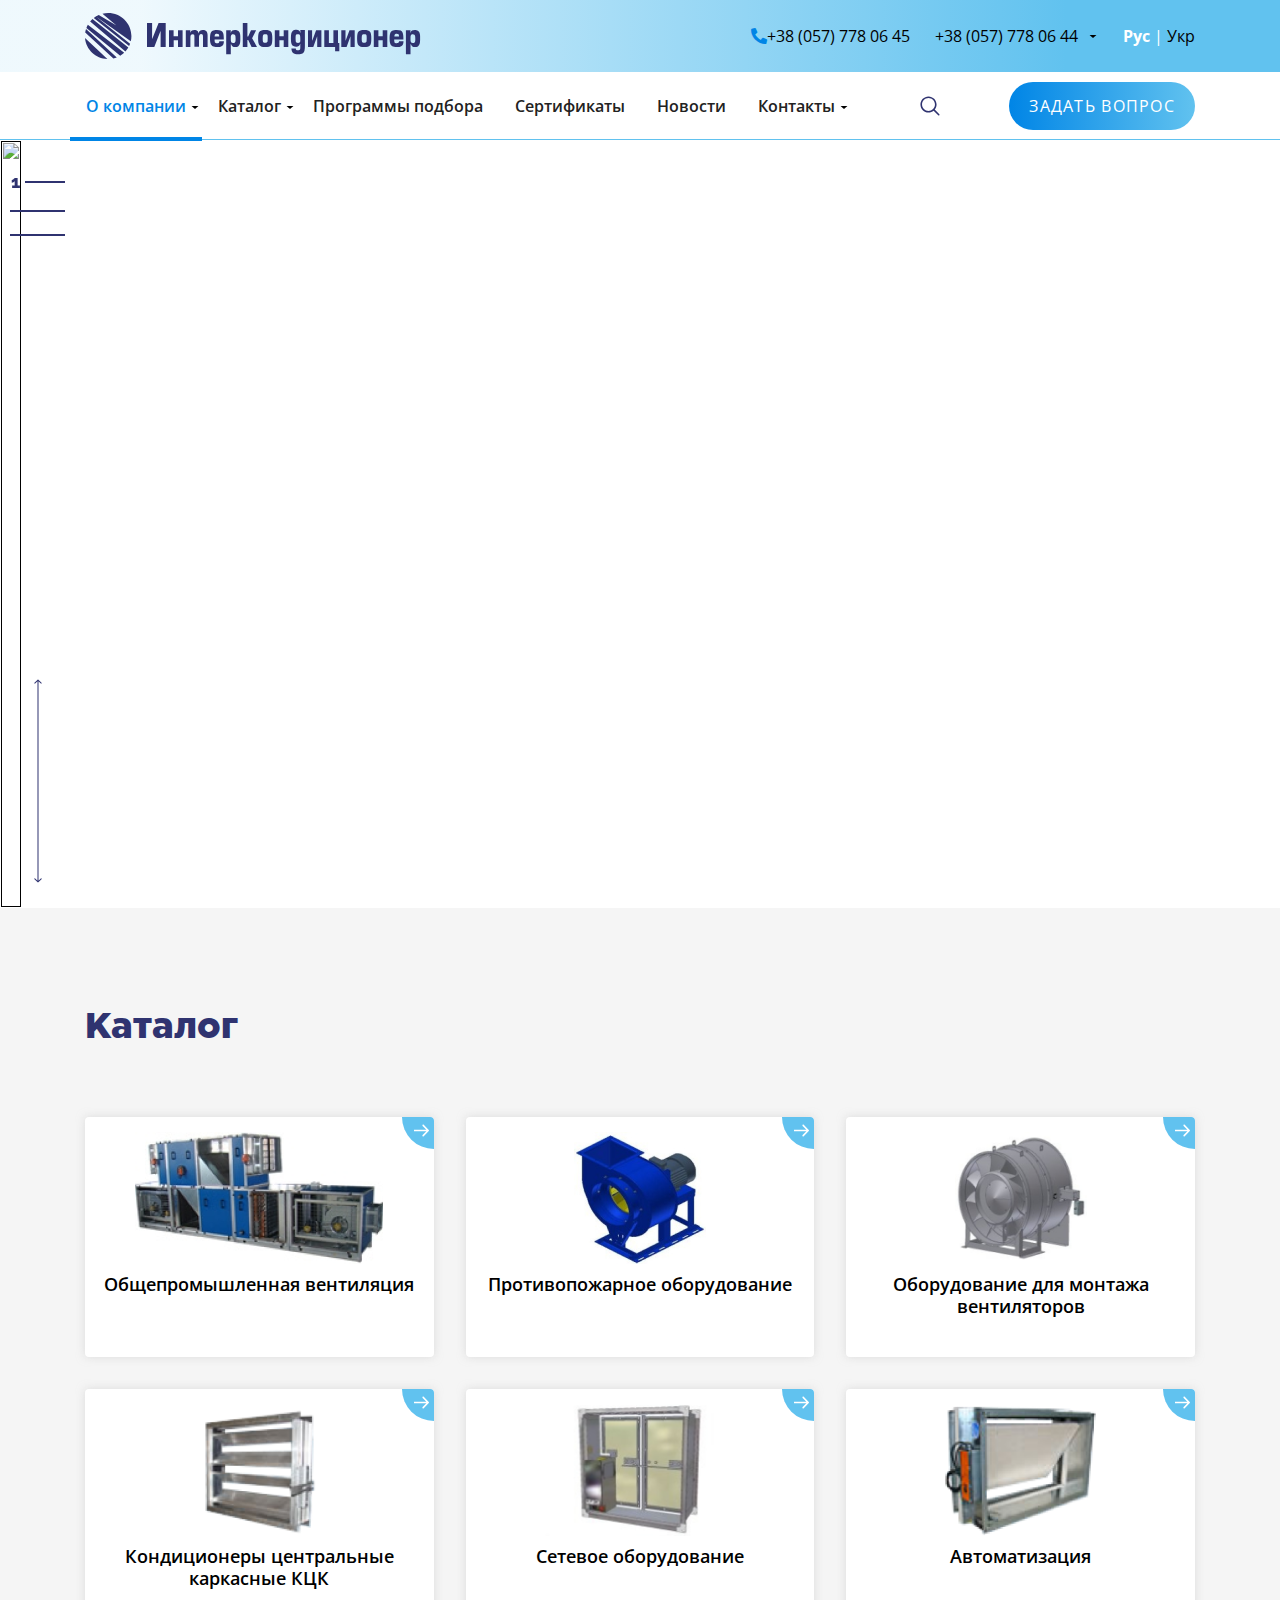
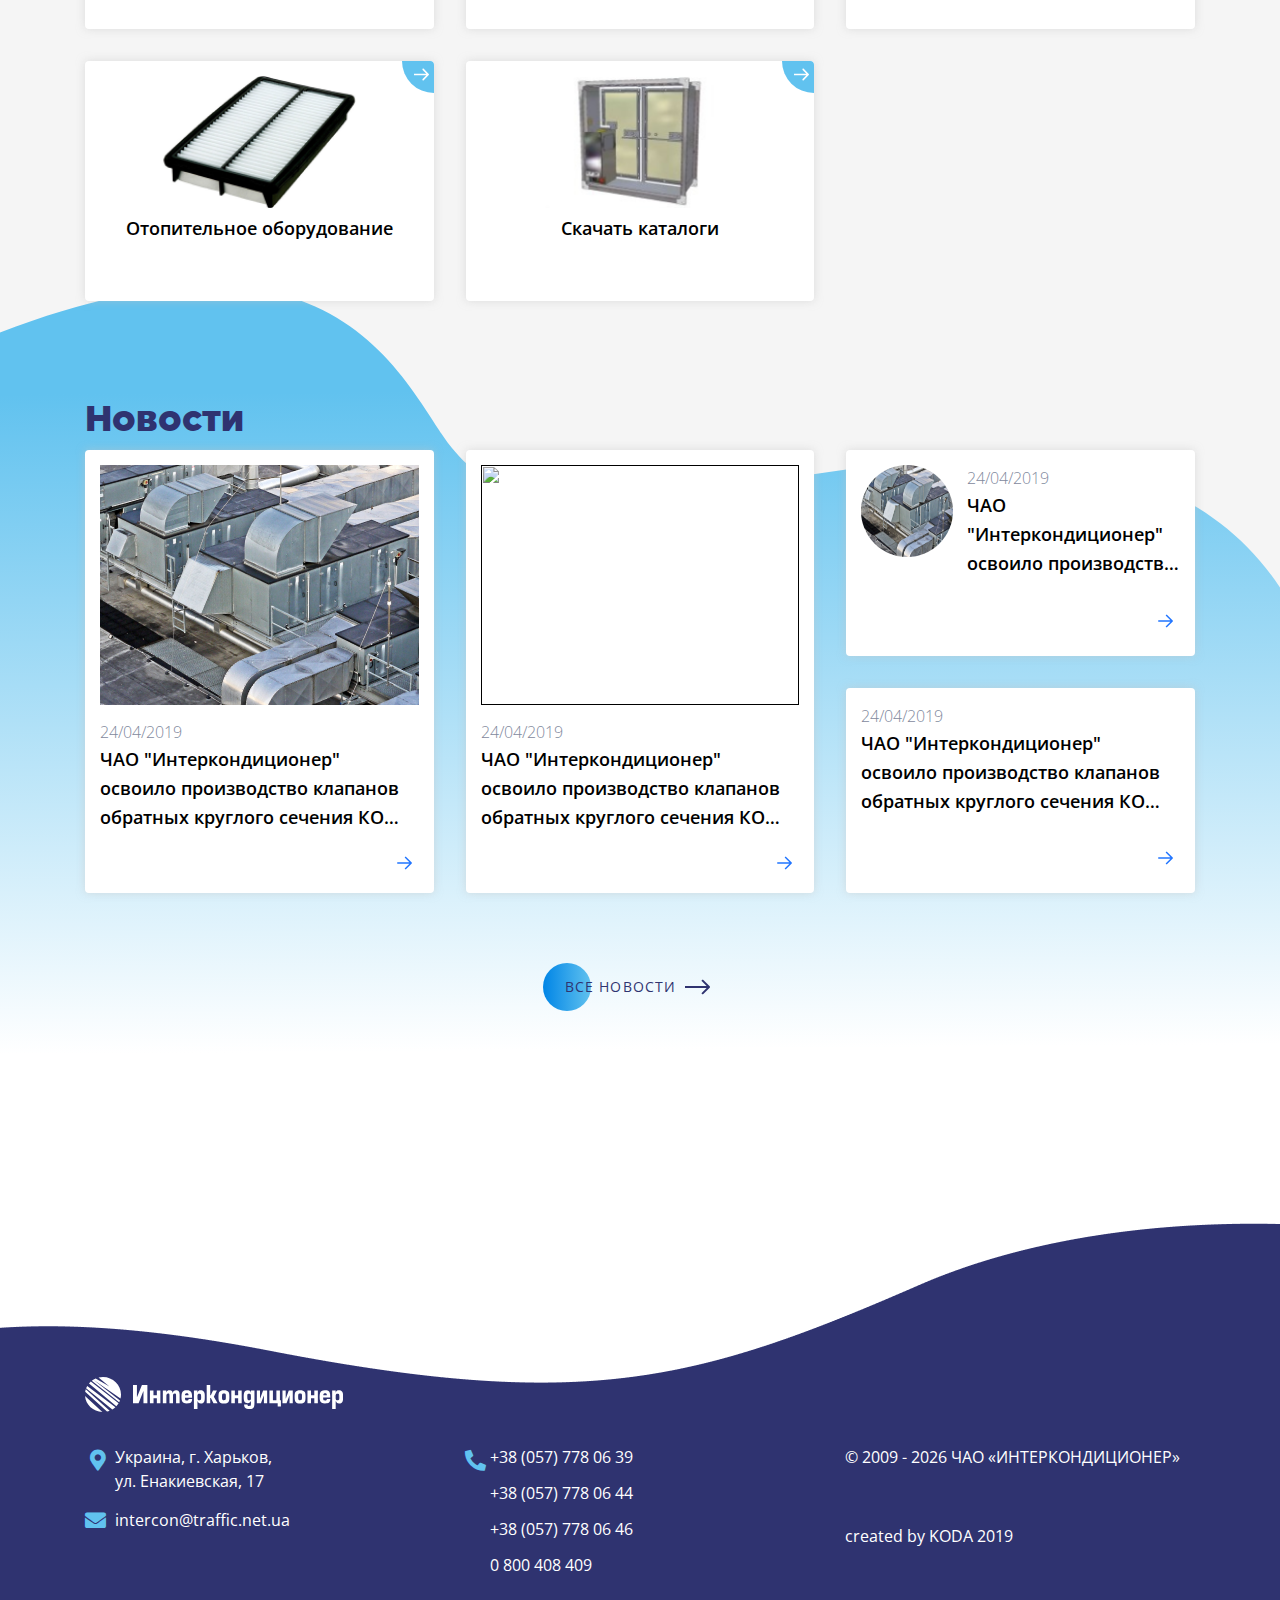
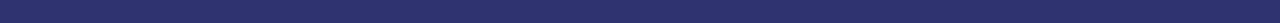
==== commit 7525a1f8: "header on scroll" ====
--- a/index.html
+++ b/index.html
@@ -22,17 +22,17 @@
     </div>
 
     <div class="infinity">
-        <div><span></span>        </div>
-        <div>            <span></span>        </div>
-        <div>            <span></span>        </div>
+        <div><span></span></div>
+        <div><span></span></div>
+        <div><span></span></div>
     </div>
 
     <svg xmlns="http://www.w3.org/2000/svg" version="1.1" style="display: none;">
         <defs>
             <filter id="goo">
-                <feGaussianBlur in="SourceGraphic" stdDeviation="6" result="blur" />
-                <feColorMatrix in="blur" mode="matrix" values="1 0 0 0 0  0 1 0 0 0  0 0 1 0 0  0 0 0 18 -7" result="goo" />
-                <feBlend in="SourceGraphic" in2="goo" />
+                <feGaussianBlur in="SourceGraphic" stdDeviation="6" result="blur"/>
+                <feColorMatrix in="blur" mode="matrix" values="1 0 0 0 0  0 1 0 0 0  0 0 1 0 0  0 0 0 18 -7" result="goo"/>
+                <feBlend in="SourceGraphic" in2="goo"/>
             </filter>
         </defs>
     </svg>
@@ -195,7 +195,7 @@
                         <label for="name">Имя:</label>
                     </div>
                     <div class="form-item">
-                        <input type="tel"  name="tel" id="tel" autocomplete="off" placeholder="Телефон">
+                        <input type="tel" name="tel" id="tel" autocomplete="off" placeholder="Телефон">
                         <label for="tel">Телефон:</label>
                     </div>
                     <div class="form-item">
@@ -243,115 +243,116 @@
 
     </div>
 </header>
-<section class="section1">
-    <div class="top_banner_slider">
-        <div class="banner"><a href="">
-            <img src="http://interconditioner.test-domain1.in.ua/app/media/banner-img/1.jpg" alt="">
-        </a></div>
-        <div class="banner">
-            <a href="/ru">
-                <img src="http://interconditioner.test-domain1.in.ua/app/media/banner-img/banner_1.png" alt="">
+<main>
+    <section class="section1">
+        <div class="top_banner_slider">
+            <div class="banner"><a href="">
+                <img src="http://interconditioner.test-domain1.in.ua/app/media/banner-img/1.jpg" alt="">
             </a></div>
-        <div class="banner" ><a href="/ru" >
-            <img src="http://interconditioner.test-domain1.in.ua/app/media/banner-img/2,2.jpg" alt="">
-        </a></div>
-    </div>
-    <div class="top_banner_slider_arrowsBox">
-        <div class="prev_btn"></div>
-        <div class="next_btn"></div>
-    </div>
-</section>
-<div class="section-wrapper">
-    <section class="container home-catalog">
-        <h1>Каталог</h1>
-        <div class="catalog-grid">
-            <div class="card"><a href="catalog.html">
-                <img src="media/home-catalog/4.png" alt="">
-                <p>Общепромышленная вентиляция</p>
-                <div class="go-corner">
-                    <div class="go-arrow"></div>
-                </div>
-            </a>
-            </div>
-            <div class="card"><a href="catalog.html">
-                <img src="media/home-catalog/91.png" alt="">
-                <p>Противопожарное оборудование</p>
-                <div class="go-corner">
-                    <div class="go-arrow"></div>
-                </div>
-            </a>
-            </div>
-
-            <div class="card"><a href="catalog.html">
-                <img src="media/home-catalog/100.png" alt="">
-                <p>Оборудование для монтажа вентиляторов</p>
-                <div class="go-corner">
-                    <div class="go-arrow"></div>
-                </div>
-            </a>
-            </div>
-
-
-            <div class="card"><a href="catalog.html">
-                <img src="media/home-catalog/category10.png" alt="">
-                <p>Кондиционеры центральные каркасные КЦК</p>
-                <div class="go-corner">
-                    <div class="go-arrow"></div>
-                </div>
-            </a>
-            </div>
-
-            <div class="card"><a href="catalog.html">
-                <img src="media/home-catalog/74.png" alt="">
-                <p>Сетевое оборудование</p>
-                <div class="go-corner">
-                    <div class="go-arrow"></div>
-                </div>
-            </a>
-            </div>
-
-
-            <div class="card"><a href="catalog.html">
-                <img src="media/home-catalog/category12.png" alt="">
-                <p>Автоматизация</p>
-                <div class="go-corner">
-                    <div class="go-arrow"></div>
-                </div>
-            </a>
-            </div>
-
-            <div class="card"><a href="catalog.html">
-                <img src="media/home-catalog/5.png" alt="">
-                <p>Отопительное оборудование</p>
-                <div class="go-corner">
-                    <div class="go-arrow"></div>
-                </div>
-            </a>
-            </div>
-
-            <div class="card"><a href="catalog.html">
-                <img src="media/home-catalog/74.png" alt="">
-                <p>Скачать каталоги</p>
-                <div class="go-corner">
-                    <div class="go-arrow"></div>
-                </div>
-            </a>
-            </div>
-
+            <div class="banner">
+                <a href="/ru">
+                    <img src="http://interconditioner.test-domain1.in.ua/app/media/banner-img/banner_1.png" alt="">
+                </a></div>
+            <div class="banner"><a href="/ru">
+                <img src="http://interconditioner.test-domain1.in.ua/app/media/banner-img/2,2.jpg" alt="">
+            </a></div>
+        </div>
+        <div class="top_banner_slider_arrowsBox">
+            <div class="prev_btn"></div>
+            <div class="next_btn"></div>
         </div>
     </section>
-    <section class="home-news">
-        <div class="container">
-            <h1>Новости</h1>
-            <div class="news-flex">
-                <div class="card">
-                    <a href="">
-                        <img src="media/home-newes1.png" alt="">
-                        <span>24/04/2019</span>
-                        <p>ЧАО "Интеркондиционер" освоило производство клапанов обратных круглого сечения КО 100 ЧАО "Интеркондиционер" освоило производство клапанов обратных
-                            круглого
-                            сечения КО 100</p>
-                        <span class="link--arrowed">
+    <div class="section-wrapper">
+        <section class="container home-catalog">
+            <h1>Каталог</h1>
+            <div class="catalog-grid">
+                <div class="card"><a href="catalog.html">
+                    <img src="media/home-catalog/4.png" alt="">
+                    <p>Общепромышленная вентиляция</p>
+                    <div class="go-corner">
+                        <div class="go-arrow"></div>
+                    </div>
+                </a>
+                </div>
+                <div class="card"><a href="catalog.html">
+                    <img src="media/home-catalog/91.png" alt="">
+                    <p>Противопожарное оборудование</p>
+                    <div class="go-corner">
+                        <div class="go-arrow"></div>
+                    </div>
+                </a>
+                </div>
+
+                <div class="card"><a href="catalog.html">
+                    <img src="media/home-catalog/100.png" alt="">
+                    <p>Оборудование для монтажа вентиляторов</p>
+                    <div class="go-corner">
+                        <div class="go-arrow"></div>
+                    </div>
+                </a>
+                </div>
+
+
+                <div class="card"><a href="catalog.html">
+                    <img src="media/home-catalog/category10.png" alt="">
+                    <p>Кондиционеры центральные каркасные КЦК</p>
+                    <div class="go-corner">
+                        <div class="go-arrow"></div>
+                    </div>
+                </a>
+                </div>
+
+                <div class="card"><a href="catalog.html">
+                    <img src="media/home-catalog/74.png" alt="">
+                    <p>Сетевое оборудование</p>
+                    <div class="go-corner">
+                        <div class="go-arrow"></div>
+                    </div>
+                </a>
+                </div>
+
+
+                <div class="card"><a href="catalog.html">
+                    <img src="media/home-catalog/category12.png" alt="">
+                    <p>Автоматизация</p>
+                    <div class="go-corner">
+                        <div class="go-arrow"></div>
+                    </div>
+                </a>
+                </div>
+
+                <div class="card"><a href="catalog.html">
+                    <img src="media/home-catalog/5.png" alt="">
+                    <p>Отопительное оборудование</p>
+                    <div class="go-corner">
+                        <div class="go-arrow"></div>
+                    </div>
+                </a>
+                </div>
+
+                <div class="card"><a href="catalog.html">
+                    <img src="media/home-catalog/74.png" alt="">
+                    <p>Скачать каталоги</p>
+                    <div class="go-corner">
+                        <div class="go-arrow"></div>
+                    </div>
+                </a>
+                </div>
+
+            </div>
+        </section>
+        <section class="home-news">
+            <div class="container">
+                <h1>Новости</h1>
+                <div class="news-flex">
+                    <div class="card">
+                        <a href="">
+                            <img src="media/home-newes1.png" alt="">
+                            <span>24/04/2019</span>
+                            <p>ЧАО "Интеркондиционер" освоило производство клапанов обратных круглого сечения КО 100 ЧАО "Интеркондиционер" освоило производство клапанов обратных
+                                круглого
+                                сечения КО 100</p>
+                            <span class="link--arrowed">
                         <svg class="arrow-icon" xmlns="http://www.w3.org/2000/svg" width="32" height="32" viewBox="0 0 32 32">
                             <g fill="none" stroke="#2175FF" stroke-width="1.5" stroke-linejoin="round" stroke-miterlimit="10">
                                 <circle class="arrow-icon--circle" cx="16" cy="16" r="15.12"></circle>
@@ -359,35 +360,15 @@
                             </g>
                         </svg>
                     </span>
-                    </a>
-                </div>
-                <div class="card">
-                    <a href="">
-                        <img src="" alt="">
-                        <span>24/04/2019</span>
-                        <p>ЧАО "Интеркондиционер" освоило производство клапанов обратных круглого сечения КО 100 ЧАО "Интеркондиционер" освоило производство клапанов обратных
-                            круглого
-                            сечения КО 100</p>
-                        <span class="link--arrowed">
-                            <svg class="arrow-icon" xmlns="http://www.w3.org/2000/svg" width="32" height="32" viewBox="0 0 32 32">
-                                <g fill="none" stroke="#2175FF" stroke-width="1.5" stroke-linejoin="round" stroke-miterlimit="10">
-                                    <circle class="arrow-icon--circle" cx="16" cy="16" r="15.12"></circle>
-                                    <path class="arrow-icon--arrow" d="M16.14 9.93L22.21 16l-6.07 6.07M8.23 16h13.98"></path>
-                                </g>
-                            </svg>
-                        </span>
-                    </a>
-                </div>
-                <div class="card-column">
-                    <div class="card-sm">
+                        </a>
+                    </div>
+                    <div class="card">
                         <a href="">
-                            <img src="media/home-newes1.png" alt="">
-                            <div>
-                                <span>24/04/2019</span>
-                                <p>ЧАО "Интеркондиционер" освоило производство клапанов обратных круглого сечения КО 100 ЧАО "Интеркондиционер" освоило производство клапанов
-                                    обратных
-                                    круглого сечения КО 100</p>
-                            </div>
+                            <img src="" alt="">
+                            <span>24/04/2019</span>
+                            <p>ЧАО "Интеркондиционер" освоило производство клапанов обратных круглого сечения КО 100 ЧАО "Интеркондиционер" освоило производство клапанов обратных
+                                круглого
+                                сечения КО 100</p>
                             <span class="link--arrowed">
                             <svg class="arrow-icon" xmlns="http://www.w3.org/2000/svg" width="32" height="32" viewBox="0 0 32 32">
                                 <g fill="none" stroke="#2175FF" stroke-width="1.5" stroke-linejoin="round" stroke-miterlimit="10">
@@ -398,17 +379,17 @@
                         </span>
                         </a>
                     </div>
-                    <div class="card-sm">
-                        <a href="">
-                            <!--                    <img src="" alt="">-->
-                            <div>
-                                <span>24/04/2019</span>
-                                <p>ЧАО "Интеркондиционер" освоило производство клапанов обратных круглого сечения КО 100 ЧАО "Интеркондиционер" освоило производство клапанов
-                                    обратных
-                                    круглого сечения КО 100</p>
-                            </div>
-
-                            <span class="link--arrowed">
+                    <div class="card-column">
+                        <div class="card-sm">
+                            <a href="">
+                                <img src="media/home-newes1.png" alt="">
+                                <div>
+                                    <span>24/04/2019</span>
+                                    <p>ЧАО "Интеркондиционер" освоило производство клапанов обратных круглого сечения КО 100 ЧАО "Интеркондиционер" освоило производство клапанов
+                                        обратных
+                                        круглого сечения КО 100</p>
+                                </div>
+                                <span class="link--arrowed">
                             <svg class="arrow-icon" xmlns="http://www.w3.org/2000/svg" width="32" height="32" viewBox="0 0 32 32">
                                 <g fill="none" stroke="#2175FF" stroke-width="1.5" stroke-linejoin="round" stroke-miterlimit="10">
                                     <circle class="arrow-icon--circle" cx="16" cy="16" r="15.12"></circle>
@@ -416,19 +397,40 @@
                                 </g>
                             </svg>
                         </span>
-                        </a>
-                    </div>
-                </div>
-            </div>
-        </div>
-    </section>
-    <div class="news-page-link">
-        <a href="news.html" class="cta">
-            <span>все новости</span>
-            <img src="media/Arrow-sm-violet.svg" alt="">
-        </a>
-    </div>
-</div>
+                            </a>
+                        </div>
+                        <div class="card-sm">
+                            <a href="">
+                                <!--                    <img src="" alt="">-->
+                                <div>
+                                    <span>24/04/2019</span>
+                                    <p>ЧАО "Интеркондиционер" освоило производство клапанов обратных круглого сечения КО 100 ЧАО "Интеркондиционер" освоило производство клапанов
+                                        обратных
+                                        круглого сечения КО 100</p>
+                                </div>
+
+                                <span class="link--arrowed">
+                            <svg class="arrow-icon" xmlns="http://www.w3.org/2000/svg" width="32" height="32" viewBox="0 0 32 32">
+                                <g fill="none" stroke="#2175FF" stroke-width="1.5" stroke-linejoin="round" stroke-miterlimit="10">
+                                    <circle class="arrow-icon--circle" cx="16" cy="16" r="15.12"></circle>
+                                    <path class="arrow-icon--arrow" d="M16.14 9.93L22.21 16l-6.07 6.07M8.23 16h13.98"></path>
+                                </g>
+                            </svg>
+                        </span>
+                            </a>
+                        </div>
+                    </div>
+                </div>
+            </div>
+        </section>
+        <div class="news-page-link">
+            <a href="news.html" class="cta">
+                <span>все новости</span>
+                <img src="media/Arrow-sm-violet.svg" alt="">
+            </a>
+        </div>
+    </div>
+</main>
 <footer>
     <div class="container">
         <div class="footer-logo">
--- a/css/main.css
+++ b/css/main.css
@@ -1,2 +1,2 @@
-@charset "UTF-8";@import url("https://fonts.googleapis.com/css?family=Raleway:400,800&display=swap");@import url("https://fonts.googleapis.com/css?family=Open+Sans:300,400,700&display=swap");#preloader{min-height:100vh;display:-webkit-box;display:-ms-flexbox;display:flex;-webkit-box-pack:center;-ms-flex-pack:center;justify-content:center;-webkit-box-align:center;-ms-flex-align:center;align-items:center;background:#fff;z-index:99;position:fixed;width:100%}.infinity{width:120px;height:60px;position:relative}.infinity div,.infinity span{position:absolute}.infinity div{top:0;left:50%;width:60px;height:60px;-webkit-animation:rotate 6.9s linear infinite;animation:rotate 6.9s linear infinite}.infinity div span{left:-8px;top:50%;margin:-8px 0 0 0;width:16px;height:16px;display:block;background:#2F3370;-webkit-box-shadow:2px 2px 8px rgba(47, 51, 112, 0.09);box-shadow:2px 2px 8px rgba(47, 51, 112, 0.09);border-radius:50%;-webkit-transform:rotate(90deg);-ms-transform:rotate(90deg);transform:rotate(90deg);-webkit-animation:move 6.9s linear infinite;animation:move 6.9s linear infinite}.infinity div span:after,.infinity div span:before{content:'';position:absolute;display:block;border-radius:50%;width:14px;height:14px;background:inherit;top:50%;left:50%;margin:-7px 0 0 -7px;-webkit-box-shadow:inherit;box-shadow:inherit}.infinity div span:before{-webkit-animation:drop1 .8s linear infinite;animation:drop1 .8s linear infinite}.infinity div span:after{-webkit-animation:drop2 .8s linear infinite .4s;animation:drop2 .8s linear infinite .4s}.infinity div:nth-child(2){-webkit-animation-delay:-2.3s;animation-delay:-2.3s}.infinity div:nth-child(2) span{-webkit-animation-delay:-2.3s;animation-delay:-2.3s}.infinity div:nth-child(3){-webkit-animation-delay:-4.6s;animation-delay:-4.6s}.infinity div:nth-child(3) span{-webkit-animation-delay:-4.6s;animation-delay:-4.6s}.infinityChrome{width:128px;height:60px}.infinityChrome div{position:absolute;width:16px;height:16px;background:#2F3370;-webkit-box-shadow:2px 2px 8px rgba(47, 51, 112, 0.09);box-shadow:2px 2px 8px rgba(47, 51, 112, 0.09);border-radius:50%;-webkit-animation:moveSvg 6.9s linear infinite;animation:moveSvg 6.9s linear infinite;-webkit-filter:url(#goo);filter:url(#goo);-webkit-transform:scaleX(-1);-ms-transform:scaleX(-1);transform:scaleX(-1);offset-path:path("M64.3636364,29.4064278 C77.8909091,43.5203348 84.4363636,56 98.5454545,56 C112.654545,56 124,44.4117395 124,30.0006975 C124,15.5896556 112.654545,3.85282763 98.5454545,4.00139508 C84.4363636,4.14996252 79.2,14.6982509 66.4,29.4064278 C53.4545455,42.4803627 43.5636364,56 29.4545455,56 C15.3454545,56 4,44.4117395 4,30.0006975 C4,15.5896556 15.3454545,4.00139508 29.4545455,4.00139508 C43.5636364,4.00139508 53.1636364,17.8181672 64.3636364,29.4064278 Z")}.infinityChrome div:after,.infinityChrome div:before{content:'';position:absolute;display:block;border-radius:50%;width:14px;height:14px;background:inherit;top:50%;left:50%;margin:-7px 0 0 -7px;-webkit-box-shadow:inherit;box-shadow:inherit}.infinityChrome div:before{-webkit-animation:drop1 .8s linear infinite;animation:drop1 .8s linear infinite}.infinityChrome div:after{-webkit-animation:drop2 .8s linear infinite .4s;animation:drop2 .8s linear infinite .4s}.infinityChrome div:nth-child(2){-webkit-animation-delay:-2.3s;animation-delay:-2.3s}.infinityChrome div:nth-child(3){-webkit-animation-delay:-4.6s;animation-delay:-4.6s}.infinity{display:none}@-webkit-keyframes moveSvg{0%{offset-distance:0%}25%{background:#0085E6}75%{background:#61C2EF}to{offset-distance:100%}}@keyframes moveSvg{0%{offset-distance:0%}25%{background:#0085E6}75%{background:#61C2EF}to{offset-distance:100%}}@-webkit-keyframes rotate{50%{-webkit-transform:rotate(360deg);transform:rotate(360deg);margin-left:0}50.0001%,to{margin-left:-60px}}@keyframes rotate{50%{-webkit-transform:rotate(360deg);transform:rotate(360deg);margin-left:0}50.0001%,to{margin-left:-60px}}@-webkit-keyframes move{0%,50%{left:-8px}25%{background:#0085E6}75%{background:#61C2EF}50.0001%,to{left:auto;right:-8px}}@keyframes move{0%,50%{left:-8px}25%{background:#0085E6}75%{background:#61C2EF}50.0001%,to{left:auto;right:-8px}}@-webkit-keyframes drop1{to{-webkit-transform:translate(32px, 8px) scale(0);transform:translate(32px, 8px) scale(0)}}@keyframes drop1{to{-webkit-transform:translate(32px, 8px) scale(0);transform:translate(32px, 8px) scale(0)}}@-webkit-keyframes drop2{0%{-webkit-transform:translate(0, 0) scale(0.9);transform:translate(0, 0) scale(0.9)}to{-webkit-transform:translate(32px, -8px) scale(0);transform:translate(32px, -8px) scale(0)}}@keyframes drop2{0%{-webkit-transform:translate(0, 0) scale(0.9);transform:translate(0, 0) scale(0.9)}to{-webkit-transform:translate(32px, -8px) scale(0);transform:translate(32px, -8px) scale(0)}}.section1 .slick-slider .slick-list{-webkit-transform:rotate(180deg);-ms-transform:rotate(180deg);transform:rotate(180deg)}.section1 .slick-initialized .slick-slide{display:-webkit-box;display:-ms-flexbox;display:flex;-webkit-transform:rotate(180deg);-ms-transform:rotate(180deg);transform:rotate(180deg)}.top_banner_slider .banner{background-repeat:no-repeat;background-size:cover;background-position:center}.top_banner_slider .banner h1{color:#2F3370;max-width:500px;margin-bottom:45px}.top_banner_slider .banner p{font-size:18px;line-height:29px;max-width:598px}.top_banner_slider .banner .container{display:-webkit-box;display:-ms-flexbox;display:flex;-webkit-box-align:center;-ms-flex-align:center;align-items:center}.top_banner_slider .slick-dots{list-style:none;position:absolute;left:10px;top:30px;text-align:right;padding:0;margin:0}.top_banner_slider .slick-dots li button{width:55px;height:2px;background:#2F3370;-webkit-transition:all 0.5s;-o-transition:all 0.5s;transition:all 0.5s;display:inline-block;border:none;font-size:0px;line-height:3px;cursor:pointer}.top_banner_slider .slick-dots .slick-active button{width:40px;text-indent:-60px;line-height:0;font-size:18px;font-family:"Raleway", sans-serif;font-weight:800;color:#2F3370}.top_banner_slider_arrowsBox{position:absolute;left:10px;bottom:0}.top_banner_slider_arrowsBox .next_btn,.top_banner_slider_arrowsBox .prev_btn{height:120px;width:56px;background-repeat:no-repeat;background-position-x:center;-webkit-transition:background-color .2s;-o-transition:background-color .2s;transition:background-color .2s}.top_banner_slider_arrowsBox .next_btn:hover,.top_banner_slider_arrowsBox .prev_btn:hover{background-color:rgba(255, 255, 255, 0.7);cursor:pointer}.top_banner_slider_arrowsBox .next_btn{background-image:url("../media/Arrow_left.svg");background-position-y:0}.top_banner_slider_arrowsBox .prev_btn{background-image:url("../media/Arrow_right.svg");background-position-y:100%}.section-wrapper{background:url("../media/wave-bg.svg") #F5F5F5;padding-bottom:260px;position:relative;background-repeat:no-repeat;background-position:center bottom;background-size:contain}.home-catalog{padding:93px 15px}.home-catalog h1{color:#2F3370;margin-bottom:68px}.catalog-grid{display:-ms-grid;display:grid;grid-template-columns:repeat(3, 1fr);-ms-grid-columns:1fr 1fr 1fr;grid-gap:32px}.catalog-grid .card{font-size:18px;line-height:29px;background-color:white;border-radius:4px;-webkit-box-shadow:0 0 8px rgba(196, 196, 196, 0.5);box-shadow:0 0 8px rgba(196, 196, 196, 0.5);min-height:240px;text-align:center;position:relative;z-index:0;overflow:hidden;border:none}.catalog-grid .card:before{content:"";position:absolute;z-index:-1;top:-16px;right:-16px;background:-webkit-gradient(linear, left top, right top, from(#61C2EF), color-stop(50%, #ABE5FF));background:-webkit-linear-gradient(left, #61C2EF 0%, #ABE5FF 50%);background:-o-linear-gradient(left, #61C2EF 0%, #ABE5FF 50%);background:linear-gradient(90deg, #61C2EF 0%, #ABE5FF 50%);height:32px;width:32px;border-radius:32px;-webkit-transform:scale(1);-ms-transform:scale(1);transform:scale(1);-webkit-transform-origin:50% 50%;-ms-transform-origin:50% 50%;transform-origin:50% 50%;-webkit-transition:-webkit-transform 0.25s ease-out;transition:-webkit-transform 0.25s ease-out;-o-transition:transform 0.25s ease-out;transition:transform 0.25s ease-out;transition:transform 0.25s ease-out, -webkit-transform 0.25s ease-out}.catalog-grid .card:hover .go-corner{background:transparent}.catalog-grid .card:hover:before{-webkit-transform:scale(28);-ms-transform:scale(28);transform:scale(28)}.catalog-grid .card a{display:-webkit-box;display:-ms-flexbox;display:flex;-webkit-box-orient:vertical;-webkit-box-direction:normal;-ms-flex-direction:column;flex-direction:column;-webkit-box-align:center;-ms-flex-align:center;align-items:center;padding:15px;height:100%;height:available;height:-webkit-fill-available}.catalog-grid .card img{max-height:132px;height:132px;max-width:100%}.catalog-grid .card p{margin-top:10px;margin-bottom:0;font-weight:600;line-height:120%}.home-news h1{color:#2F3370}.news-flex{display:-webkit-box;display:-ms-flexbox;display:flex;-ms-flex-wrap:wrap;flex-wrap:wrap;margin-left:-32px}.news-flex .card{margin:0 0 32px 32px;width:calc(33.3333% - 32px)}.news-flex .card img{width:100%;height:240px;-o-object-fit:none;object-fit:none}.news-flex .card,.news-flex .card-sm{position:relative;background:#FFFFFF;-webkit-box-shadow:0 0 8px rgba(196, 196, 196, 0.5);box-shadow:0 0 8px rgba(196, 196, 196, 0.5);border-radius:4px;border:none}.news-flex .card-sm a,.news-flex .card a{padding:15px;height:100%}.news-flex .card-sm p,.news-flex .card p{line-height:29px;font-size:18px;font-weight:600;overflow:hidden;display:-webkit-box;-webkit-line-clamp:3;-webkit-box-orient:vertical}.news-flex .card-sm img,.news-flex .card img{margin-bottom:14px;max-width:100%;max-height:100%}.news-flex .card-sm span,.news-flex .card span{font-weight:300;line-height:26px;color:#7F899D}.news-flex .card-sm span.link--arrowed,.news-flex .card span.link--arrowed{margin-right:auto;margin-left:calc(100% - 30px);width:30px;height:30px}.news-flex .card-sm:hover .arrow-icon,.news-flex .card:hover .arrow-icon{-webkit-transform:translate3d(5px, 0, 0);transform:translate3d(5px, 0, 0)}.news-flex .card-sm:hover .arrow-icon--circle,.news-flex .card:hover .arrow-icon--circle{stroke-dashoffset:0}.news-flex .card-sm:hover p,.news-flex .card:hover p{color:#2F3370}.news-flex .card-column{margin:0 0 32px 32px;width:calc(33.3333% - 32px)}.news-flex .card-sm{min-height:calc(50% - 16px)}.news-flex .card-sm img{border-radius:50%;max-width:92px;max-height:92px;margin-bottom:0;margin-right:14px}.news-flex .card-sm:first-child{margin-bottom:32px}.news-flex .card-sm span.link--arrowed{position:absolute;bottom:20px;right:15px}.news-flex .card-sm a{display:-webkit-box;display:-ms-flexbox;display:flex;padding-bottom:35px}@-moz-document url-prefix(){.news-flex .card-sm p,.news-flex .card p{max-height:87px;overflow:hidden}}.link--arrowed{display:inline-block;height:2rem;line-height:2rem}.link--arrowed .arrow-icon{position:relative;top:-1px;-webkit-transition:-webkit-transform 0.3s ease;transition:-webkit-transform 0.3s ease;-o-transition:transform 0.3s ease;transition:transform 0.3s ease;transition:transform 0.3s ease, -webkit-transform 0.3s ease;vertical-align:middle}.link--arrowed .arrow-icon--circle{-webkit-transition:stroke-dashoffset .3s ease;-o-transition:stroke-dashoffset .3s ease;transition:stroke-dashoffset .3s ease;stroke-dasharray:95;stroke-dashoffset:95}.news-page-link{margin-top:48px;text-align:center;position:absolute;width:100%;z-index:1}.news-page-link .cta{position:relative;margin:auto;padding:19px 22px;-webkit-transition:all .2s ease;-o-transition:all .2s ease;transition:all .2s ease}.news-page-link .cta:before{content:"";position:absolute;top:8px;left:0;display:block;border-radius:30px;background:-webkit-gradient(linear, left top, right top, from(#0085E6), to(#61C2EF));background:-webkit-linear-gradient(left, #0085E6 0%, #61C2EF 100%);background:-o-linear-gradient(left, #0085E6 0%, #61C2EF 100%);background:linear-gradient(90deg, #0085E6 0%, #61C2EF 100%);width:48px;height:48px;-webkit-transition:all .3s ease;-o-transition:all .3s ease;transition:all .3s ease}.news-page-link .cta span{position:relative;font-size:14px;line-height:19px;letter-spacing:0.08em;text-transform:uppercase;vertical-align:middle;color:#2F3370}.news-page-link .cta img{position:relative;top:0;margin-left:10px;fill:none;stroke-linecap:round;stroke-linejoin:round;stroke-width:2;-webkit-transform:translateX(-5px);-ms-transform:translateX(-5px);transform:translateX(-5px);-webkit-transition:all .3s ease;-o-transition:all .3s ease;transition:all .3s ease}.news-page-link .cta:hover:before{width:100%}.news-page-link .cta:hover:before img{-webkit-transform:translateX(0);-ms-transform:translateX(0);transform:translateX(0)}.news-page-link .cta:active{-webkit-transform:scale(0.96);-ms-transform:scale(0.96);transform:scale(0.96)}@-moz-document url-prefix(){.news-grid .card p{max-height:84px;overflow:hidden}}.no-search-results h2{font-family:"Open Sans", sans-serif;font-size:24px;line-height:32px;text-align:center;text-transform:uppercase;color:#0085E6;max-width:460px;margin:0 auto 43px}.no-search-results .search-img{margin:72px auto;text-align:center}.catalog{background-color:#F5F5F5;padding-bottom:275px;position:relative}.catalog h1{margin-bottom:68px}.catalog h4{font-weight:600;margin-bottom:20px}#sidebar{background:#ffffff;color:#fff;position:-webkit-sticky;position:sticky;top:95px}#sidebar.shown{left:0;top:54px;z-index:2;width:100%}#sidebar ul.components{padding:0;margin:0;list-style-type:none}#sidebar ul.components>li{min-height:60px;position:relative;display:-webkit-box;display:-ms-flexbox;display:flex;-webkit-box-orient:vertical;-webkit-box-direction:normal;-ms-flex-direction:column;flex-direction:column;-webkit-box-pack:center;-ms-flex-pack:center;justify-content:center;-webkit-box-align:start;-ms-flex-align:start;align-items:flex-start;padding:0 34px 0 0}#sidebar ul.components>li>a{border-left:4px solid #FFFFFF;display:-webkit-box;display:-ms-flexbox;display:flex;-webkit-box-align:center;-ms-flex-align:center;align-items:center;width:100%}#sidebar ul.components>li.withDropMenu:after{content:url(../media/shevron.svg);position:absolute;top:calc(50% - 24px);right:3px;cursor:pointer;height:8px;display:inline-block;line-height:0;padding:20px 10px 30px}#sidebar ul.components>li.active-item,#sidebar ul.components>li:hover{background:#F9F9F9}#sidebar ul.components>li.active-item>a,#sidebar ul.components>li:hover>a{border-left:4px solid #0085E6}#sidebar ul.components>li.withDropMenu.opened:after{content:url(../media/shevron2_hover.svg);top:5px}#sidebar ul.components li.withDropMenu>a{position:relative;display:-webkit-box;display:-ms-flexbox;display:flex;-webkit-box-align:center;-ms-flex-align:center;align-items:center;width:available;width:-moz-available;width:-webkit-fill-available}#sidebar ul.components li.withDropMenu>a:after{content:'';position:absolute;right:0;top:15%;width:1px;height:70%;background-color:#222222;opacity:0.2}#sidebar ul.components li.withDropMenu.opened{background-color:#eeeeee}#sidebar ul.components li.withDropMenu.opened>a{border-left:4px solid #0085E6;color:#0085E6}#sidebar ul.components .drop-menu{padding:0;width:100%;display:none}#sidebar ul.components .drop-menu li{min-height:54px;display:-webkit-box;display:-ms-flexbox;display:flex;-webkit-box-align:center;-ms-flex-align:center;align-items:center;margin-right:-34px}#sidebar ul.components .drop-menu li.activeItem,#sidebar ul.components .drop-menu li:hover{background:#0085E6}#sidebar ul.components .drop-menu li.activeItem a,#sidebar ul.components .drop-menu li:hover a{color:#FFFFFF}#sidebar ul.components .drop-menu li a{font-weight:normal;color:#333333;font-size:14px;padding:19px 10px 11px 34px;width:100%}#sidebar ul.components .drop-menu.show{display:block}#sidebar>ul li a{font-weight:600;font-size:14px;color:#000000;padding:15px 0 15px 12px;min-height:60px}.filter-btn:not(.back-btn){display:-webkit-box;display:-ms-flexbox;display:flex;-webkit-box-align:center;-ms-flex-align:center;align-items:center;-webkit-box-pack:center;-ms-flex-pack:center;justify-content:center;margin:0 0 48px}.filter-btn:not(.back-btn) .fa-filter{margin-right:8px}#sidebar .back-btn{width:20px;height:15px;background:url("../media/Arrow-sm.svg") no-repeat;-webkit-transform:rotate(180deg);-ms-transform:rotate(180deg);transform:rotate(180deg);margin:20px 0 10px 16px}.catalog-item{background-color:#FFFFFF;border-radius:4px;-webkit-box-align:center;-ms-flex-align:center;align-items:center;padding:30px 15px;position:relative;margin-bottom:30px}.catalog-item img{max-width:100%;width:100%}.catalog-item span.link--arrowed{margin-right:auto;margin-left:calc(100% - 30px)}.catalog-item:hover{-webkit-box-shadow:0px 0px 12px rgba(196, 196, 196, 0.8);box-shadow:0px 0px 12px rgba(196, 196, 196, 0.8)}.catalog-item:hover .arrow-icon{-webkit-transform:translate3d(5px, 0, 0);transform:translate3d(5px, 0, 0)}.catalog-item:hover .arrow-icon--circle{stroke-dashoffset:0}.pagination{display:-webkit-box;display:-ms-flexbox;display:flex;-webkit-box-align:center;-ms-flex-align:center;align-items:center;-webkit-box-pack:center;-ms-flex-pack:center;justify-content:center;margin-top:18px;z-index:1;position:absolute;bottom:190px;width:100%}.pagination .next-page,.pagination .prev-page{width:30px;height:20px;background:url("../media/arrow_left_default.svg") no-repeat center;-webkit-transition:all .2s;-o-transition:all .2s;transition:all .2s}.pagination .next-page:hover,.pagination .prev-page:hover{background:url("../media/arrow_left_default_hover.svg") no-repeat center}.pagination .next-page{-webkit-transform:rotate(180deg);-ms-transform:rotate(180deg);transform:rotate(180deg);-webkit-transform-origin:center;-ms-transform-origin:center;transform-origin:center}.pagination span{height:24px;width:24px;border-radius:50%;margin:0 3px;text-align:center;display:inline-block}.pagination span a{color:#2F3370}.pagination span.current{background:-webkit-gradient(linear, left top, right top, from(#0085E6), to(#61C2EF));background:-webkit-linear-gradient(left, #0085E6 0%, #61C2EF 100%);background:-o-linear-gradient(left, #0085E6 0%, #61C2EF 100%);background:linear-gradient(90deg, #0085E6 0%, #61C2EF 100%);color:#FFFFFF}.cat-downloads img{max-width:120px}.cat-downloads .gradient-btn{width:110px;margin-right:20px}.cat-downloads .border-btn{width:142px}.product{padding-bottom:275px;position:relative;-webkit-user-select:none;-moz-user-select:none;-ms-user-select:none;user-select:none}.product h1{margin-bottom:40px}.product .back-btn{margin-top:48px;text-align:right}.product .back-btn .cta{position:relative;margin:auto;padding:19px 22px;-webkit-transition:all .2s ease;-o-transition:all .2s ease;transition:all .2s ease}.product .back-btn .cta:before{content:"";position:absolute;top:8px;right:0;display:block;border-radius:30px;background:-webkit-gradient(linear, left top, right top, from(#0085E6), to(#61C2EF));background:-webkit-linear-gradient(left, #0085E6 0%, #61C2EF 100%);background:-o-linear-gradient(left, #0085E6 0%, #61C2EF 100%);background:linear-gradient(90deg, #0085E6 0%, #61C2EF 100%);width:48px;height:48px;-webkit-transition:all .3s ease;-o-transition:all .3s ease;transition:all .3s ease}.product .back-btn .cta span{position:relative;font-size:14px;line-height:19px;letter-spacing:0.08em;text-transform:uppercase;vertical-align:middle;color:#2F3370}.product .back-btn .cta img{position:relative;top:0;margin-left:10px;fill:none;stroke-linecap:round;stroke-linejoin:round;stroke-width:2;-webkit-transform:translateX(-5px);-ms-transform:translateX(-5px);transform:translateX(-5px);-webkit-transition:all .3s ease;-o-transition:all .3s ease;transition:all .3s ease}.product .back-btn .cta:hover:before{width:100%}.product .back-btn .cta:hover:before img{-webkit-transform:translateX(0);-ms-transform:translateX(0);transform:translateX(0)}.product .back-btn .cta:active{-webkit-transform:scale(0.96);-ms-transform:scale(0.96);transform:scale(0.96)}.product-description{margin:60px auto 0}.product-description .nav-tabs{border:none;width:-webkit-max-content;width:-moz-max-content;width:max-content;margin:0 auto;background:rgba(97, 194, 239, 0.5)}.product-description .nav-tabs .nav-link{border:none;border-top:4px solid transparent;color:#555555;letter-spacing:0.04em;font-size:16px;text-transform:uppercase;font-weight:600;border-radius:0;-webkit-transition:all .2s;-o-transition:all .2s;transition:all .2s}.product-description .nav-tabs .nav-link.active{border-top:4px solid #0085E6;color:#000;background-color:transparent}.product-description .nav-tabs .nav-link:hover{border-top:4px solid #0085E6}.tab-content{margin-top:34px}.tab-content h3{font-weight:600;line-height:27px;color:#222222}.tab-content img{max-width:100%}.tab-content table{width:100%}.tab-content table tr{height:80px;border-bottom:1px solid #C4C4C4}.tab-content table tr:last-child{border-bottom:none}.tab-content table tr td:first-child{width:55%}.tab-content table .gradient-btn{margin-right:6px;float:right}.tab-content table .gradient-btn a{color:#FFFFFF}.tab-content table .border-btn{width:142px;float:right}.tab-content table .border-btn a{color:#2F3370}.short-descr{font-weight:600;font-size:18px;line-height:27px;color:#222222;margin-bottom:0}.product .preview-slider img{max-width:100%}.product .preview-slider .slick-track{display:-webkit-box!important;display:-ms-flexbox!important;display:flex!important}.product .preview-slider .slick-slide{display:-webkit-box;display:-ms-flexbox;display:flex;-webkit-box-align:center;-ms-flex-align:center;align-items:center;-webkit-box-pack:center;-ms-flex-pack:center;justify-content:center;height:inherit!important}.product .thumb-slider{margin-top:26px}.product .thumb-slider img{max-width:100%}.product .thumb-slider .slick-track{margin-left:-32px;display:-webkit-box!important;display:-ms-flexbox!important;display:flex!important}.product .thumb-slider .slick-slide{margin-left:32px;border:1px solid #C4C4C4;height:inherit;display:-webkit-box;display:-ms-flexbox;display:flex;-webkit-box-align:center;-ms-flex-align:center;align-items:center}.product .thumb-slider .slick-slide.slick-current,.product .thumb-slider .slick-slide:hover{border:1px solid #0085E6}.banner_paginator{display:-webkit-box;display:-ms-flexbox;display:flex;margin-top:30px;-webkit-box-pack:end;-ms-flex-pack:end;justify-content:flex-end}.banner_paginator .next,.banner_paginator .prev{cursor:pointer}.banner_paginator .next:hover .arrow-icon,.banner_paginator .prev:hover .arrow-icon{-webkit-transform:translate3d(5px, 0, 0);transform:translate3d(5px, 0, 0)}.banner_paginator .next:hover .arrow-icon--circle,.banner_paginator .prev:hover .arrow-icon--circle{stroke-dashoffset:0}.banner_paginator .next:hover p,.banner_paginator .prev:hover p{color:#2F3370}.banner_paginator .prev{-webkit-transform:rotate(180deg);-ms-transform:rotate(180deg);transform:rotate(180deg);-webkit-transform-origin:center;-ms-transform-origin:center;transform-origin:center;margin-right:40px;margin-top:2px}.product .accordion>.card{border-radius:0;border:none}.product .accordion>.card .card-header{border:none;border-radius:0;border-bottom:1px solid #ffffff;margin-bottom:0;padding:0}.product .accordion>.card .card-header .btn{background:rgba(97, 194, 239, 0.5);font-weight:600;font-size:14px;line-height:21px;color:#000000;letter-spacing:0.4em;text-transform:uppercase;width:100%;height:100%;text-align:left;padding:15px;border-radius:0;position:relative}.product .accordion>.card .card-header .btn:hover{text-decoration:none}.product .accordion>.card .card-header .btn:focus{-webkit-box-shadow:none;box-shadow:none}.product .accordion>.card .card-header .btn[aria-expanded=true]{background:#0085E6;color:#FFFFFF}.product .accordion>.card .card-header .btn[aria-expanded=true]:after{content:url(../media/shevron2_active.svg)}.product .accordion>.card .card-header .btn:after{content:url(../media/shevron.svg);position:absolute;top:10px;right:20px}.news{background:#F5F5F5;position:relative}.news-item{position:relative}.news-item h1{text-align:center;margin-bottom:62px;padding-top:87px}.news-item .news-date{color:#7F899D;font-size:18px;margin-bottom:30px}.news-item .news-descr{font-weight:600;font-size:24px;color:#222222;margin-bottom:44px}.news-item .news-descr img{display:block;margin:34px auto 0;width:100%;max-width:100%}.news-item .back-btn{margin-top:80px;text-align:right}.news-item .back-btn .cta{position:relative;margin:auto;padding:19px 22px;-webkit-transition:all .2s ease;-o-transition:all .2s ease;transition:all .2s ease}.news-item .back-btn .cta:before{content:"";position:absolute;top:8px;right:0;display:block;border-radius:30px;background:-webkit-gradient(linear, left top, right top, from(#0085E6), to(#61C2EF));background:-webkit-linear-gradient(left, #0085E6 0%, #61C2EF 100%);background:-o-linear-gradient(left, #0085E6 0%, #61C2EF 100%);background:linear-gradient(90deg, #0085E6 0%, #61C2EF 100%);width:48px;height:48px;-webkit-transition:all .3s ease;-o-transition:all .3s ease;transition:all .3s ease}.news-item .back-btn .cta span{position:relative;font-size:14px;line-height:19px;letter-spacing:0.08em;text-transform:uppercase;vertical-align:middle;color:#2F3370}.news-item .back-btn .cta img{position:relative;top:0;margin-left:10px;fill:none;stroke-linecap:round;stroke-linejoin:round;stroke-width:2;-webkit-transform:translateX(-5px);-ms-transform:translateX(-5px);transform:translateX(-5px);-webkit-transition:all .3s ease;-o-transition:all .3s ease;transition:all .3s ease}.news-item .back-btn .cta:hover:before{width:100%}.news-item .back-btn .cta:hover:before img{-webkit-transform:translateX(0);-ms-transform:translateX(0);transform:translateX(0)}.news-item .back-btn .cta:active{-webkit-transform:scale(0.96);-ms-transform:scale(0.96);transform:scale(0.96)}.news-item .gradient-btn{width:166px}.news-item .gradient-btn .fas{color:#FFFFFF;font-size:28px;margin-right:15px}.news-img .slick-slide{border:none}.news-img .slick-slide:focus{outline:none}.news-img img{max-width:100%;padding:0 15px;width:100%;height:232px;-o-object-fit:cover;object-fit:cover}.news-img .slick-dots{list-style-type:none;display:-webkit-box;display:-ms-flexbox;display:flex;-webkit-box-align:center;-ms-flex-align:center;align-items:center;-webkit-box-pack:center;-ms-flex-pack:center;justify-content:center;margin-top:30px;padding:0}.news-img .slick-dots li{display:inline-block;margin:0 10px}.news-img .slick-dots li button{border:none;width:4px;height:4px;background:#61C2EF;font-size:0;padding:0;border-radius:50%}.about nav{min-height:103px;border-bottom:1px solid #777777;margin-bottom:80px;display:-webkit-box;display:-ms-flexbox;display:flex;-webkit-box-align:end;-ms-flex-align:end;align-items:flex-end;-webkit-box-pack:center;-ms-flex-pack:center;justify-content:center}.about nav ul{list-style-type:none;text-align:center;margin-bottom:0;padding:0}.about nav ul li{display:inline-block;margin:0 5px}.about nav ul li.active a{color:#000000}.about nav ul li a{font-size:18px;font-weight:600;line-height:32px;color:#777777;position:relative;padding:0 9px}.about nav ul li a:before{content:"";position:absolute;width:100%;height:4px;bottom:-6px;left:0;background-color:#61C2EF;visibility:hidden;-webkit-transform:scaleX(0);-ms-transform:scaleX(0);transform:scaleX(0);-webkit-transition:all 0.2s cubic-bezier(1, 0.25, 0, 0.75);-o-transition:all 0.2s cubic-bezier(1, 0.25, 0, 0.75);transition:all 0.2s cubic-bezier(1, 0.25, 0, 0.75)}.about nav ul li a:hover:before{visibility:visible;-webkit-transform:scaleX(1);-ms-transform:scaleX(1);transform:scaleX(1)}.about nav ul li a:hover{text-decoration:none}.about h2{margin-bottom:40px}.about h1{text-align:center;margin:93px 0 80px}.about img{max-width:100%;margin:0 auto}.about-banner{background-repeat:no-repeat;background-position:center;min-height:600px;background-size:cover}.about-slider{margin-top:48px}.about-slider .slick-track{display:-webkit-box;display:-ms-flexbox;display:flex}.about-slider .slick-slide{padding:0 15px;min-height:100%;height:auto}.about-slider .slick-slide img{-o-object-fit:cover;object-fit:cover;height:100%;width:100%}.about-slider .slick-dots{list-style-type:none;display:-webkit-box;display:-ms-flexbox;display:flex;-webkit-box-align:center;-ms-flex-align:center;align-items:center;-webkit-box-pack:center;-ms-flex-pack:center;justify-content:center;margin-top:30px;padding:0}.about-slider .slick-dots li{display:inline-block;margin:0 10px}.about-slider .slick-dots li.slick-active button{background:#0085E6}.about-slider .slick-dots li button{border:none;width:4px;height:4px;background:#61C2EF;font-size:0;padding:0;border-radius:50%}.history img{margin-top:30px}.program{background:#F5F5F5}.program .program-descr-wrap{background:#FFFFFF;-webkit-box-shadow:0 0 8px rgba(196, 196, 196, 0.5);box-shadow:0 0 8px rgba(196, 196, 196, 0.5);border-radius:4px;padding:50px 30px 65px}.program .program-descr-wrap ul{list-style-type:none;padding:0;margin-bottom:22px}.program .program-descr-wrap ul li:before{content:"•";color:#61C2EF;margin-right:5px}.program h1{text-align:left;margin-bottom:80px}.program h2{margin-bottom:40px}.program .gradient-btn{width:109px;height:40px}.program .gradient-btn a{font-size:14px}.program h4{font-weight:600}.program .border-btn{width:140px;height:40px;padding-top:6px}.program .border-btn a{font-size:14px}.design-pr{display:-ms-grid;display:grid;grid-template-columns:2fr 1fr 1fr;-ms-grid-columns:2fr 1fr 1fr;-ms-grid-rows:1fr;grid-template-rows:1fr;grid-gap:32px}.design-pr .border-btn a{color:#2F3370}.program-descr-wrap table{width:100%}.program-descr-wrap table tr{height:80px;border-bottom:1px solid #C4C4C4}.program-descr-wrap table tr:last-child{border-bottom:none}.program-descr-wrap table tr td:first-child{width:55%}.program-descr-wrap table .gradient-btn{width:110px;height:40px;margin-right:6px;float:right}.program-descr-wrap table .gradient-btn a{color:#FFFFFF}.program-descr-wrap table .border-btn{width:142px;float:right}.program-descr-wrap table .border-btn a{color:#2F3370}.certificates{position:relative;background:#F5F5F5}.certificates h1{margin-bottom:68px}.docs-grid{display:-ms-grid;display:grid;grid-template-columns:repeat(2, 1fr);-ms-grid-columns:1fr 1fr;grid-gap:30px}.docs-grid .card{-webkit-box-shadow:0 0 8px rgba(196, 196, 196, 0.5);box-shadow:0 0 8px rgba(196, 196, 196, 0.5);border:none;border-radius:4px;padding:19px 15px 17px;display:-webkit-box;display:-ms-flexbox;display:flex;-webkit-box-orient:horizontal;-webkit-box-direction:normal;-ms-flex-direction:row;flex-direction:row}.docs-grid .card a{height:-webkit-max-content;height:-moz-max-content;height:max-content}.docs-grid .card img{max-width:243px}.docs-grid p{color:#2F3370;font-weight:600;font-size:18px;line-height:27px;margin-left:16px}.contacts .common-contacts{background:#F5F5F5;padding-bottom:80px}.contacts .personal-contacts{padding-top:71px}.contacts .personal-contacts ul{padding:0;margin:0;list-style-type:none;font-weight:600;line-height:40px}.contacts .personal-contacts p{margin:20px 0 15px;color:#555555}.contacts h2{margin:45px 0 0}.contacts .contact-form{position:static;display:-webkit-box;display:-ms-flexbox;display:flex;max-width:none}.contacts .contact-form form{width:100%}.contacts .map-wrap{margin-top:71px}.contacts .map-wrap .container{display:-webkit-box;display:-ms-flexbox;display:flex;-webkit-box-pack:center;-ms-flex-pack:center;justify-content:center}.contacts-col{font-size:16px;line-height:32px}.contacts-col .address{margin:57px 0 40px}.contacts-col .note{color:#555555;font-size:12px}.tel-list{padding:0;list-style-type:none;margin:0;font-weight:bold}.offices{background:#F5F5F5}.offices h1{margin-bottom:77px}.offices h2{margin-bottom:35px}.offices ul{list-style-type:none;margin:0;padding:0}.offices .contact-person{margin-top:30px}.offices .map-wrap{max-width:100%;display:-webkit-box;display:-ms-flexbox;display:flex;-webkit-box-pack:center;-ms-flex-pack:center;justify-content:center}@media (max-width:320px){header .contact-form{display:block;position:fixed;bottom:0;top:68px;overflow:auto;height:auto}header .contact-form .download-file,header .contact-form .form-item{width:100%}}@media (max-width:575.98px){.program h1{padding-top:26px}.news-item h1{padding-top:26px}.news h1{padding-top:26px}body h1{font-size:20px!important;line-height:23px!important}.home-catalog .catalog-grid{-ms-grid-columns:1fr;grid-template-columns:1fr}.section-wrapper{padding-bottom:160px}body footer{padding-top:31px}body footer .phones{margin-left:30px;margin-top:16px}body footer .phones:before{left:17px}body footer .phones a{width:-webkit-max-content;width:-moz-max-content;width:max-content}body footer:before{display:none}body footer .footer-logo{position:static;margin:0 0 23px}.pagination{position:static}main{padding-bottom:64px}.about-slider-arrows{display:none}body .program h1{margin-bottom:44px}body .program .program-descr-wrap{padding:35px 15px 40px}body .program h2{margin-bottom:30px}body .certificates h1{margin-bottom:44px}body .certificates .docs-grid p{font-size:12px;line-height:18px}body .certificates .docs-grid .card img{max-height:248px}.top_banner_slider_arrowsBox{display:none}header .contact-form{padding:45px 10px 20px 10px}}@media (max-width:767.98px){body #anchor{width:40px;height:40px;bottom:50px}body #anchor img{max-width:20px}main .breadcrumb{margin-bottom:43px}main .contact-form{padding:39px 0 48px 0}main .contact-form .form-item{max-width:none}.news-item .gradient-btn{margin-bottom:55px}.news-item p{font-size:14px;line-height:21px}.news-item .news-date{font-size:15px}.news-descr p{font-size:16px;line-height:24px}.catalog-grid{-ms-grid-columns:1fr 1fr;grid-template-columns:1fr 1fr}.about nav{display:none}.about h1{margin:0 0 49px}.about h2{margin-top:60px}.history{padding-top:40px;background:-webkit-gradient(linear, left top, left bottom, from(rgba(97, 194, 239, 0.4)), color-stop(44.6%, rgba(255, 255, 255, 0.4)));background:-webkit-linear-gradient(top, rgba(97, 194, 239, 0.4) 0%, rgba(255, 255, 255, 0.4) 44.6%);background:-o-linear-gradient(top, rgba(97, 194, 239, 0.4) 0%, rgba(255, 255, 255, 0.4) 44.6%);background:linear-gradient(180deg, rgba(97, 194, 239, 0.4) 0%, rgba(255, 255, 255, 0.4) 44.6%)}main .docs-grid{-ms-grid-columns:1fr;grid-template-columns:1fr}.contacts h2{margin-top:40px}.contacts .map-wrap{margin-top:61px}.contacts .personal-contacts{padding-top:20px}#sidebar{position:fixed;left:-150vw;-webkit-transition:.3s;-o-transition:.3s;transition:.3s;bottom:0;overflow-y:auto}#sidebar li.withDropMenu:hover>a:after{display:none}.home-news{background:-webkit-gradient(linear, left top, left bottom, from(#61C2EF), to(#FFFFFF));background:-webkit-linear-gradient(top, #61C2EF 0%, #FFFFFF 100%);background:-o-linear-gradient(top, #61C2EF 0%, #FFFFFF 100%);background:linear-gradient(180deg, #61C2EF 0%, #FFFFFF 100%);padding-top:56px}.home-news h1{margin-bottom:40px}.home-news .news-flex,.news .news-flex{margin-left:0}.home-news .card-column,.news .card-column{-webkit-box-orient:vertical;-webkit-box-direction:normal;-ms-flex-direction:column;flex-direction:column}.home-news .card,.home-news .card-sm,.news .card,.news .card-sm{width:100%!important;margin:0 0 30px 0!important}.news{background:-webkit-linear-gradient(0.76deg, #FFFFFF 3.49%, rgba(97, 194, 239, 0.4) 99.37%);background:-o-linear-gradient(0.76deg, #FFFFFF 3.49%, rgba(97, 194, 239, 0.4) 99.37%);background:linear-gradient(89.24deg, #FFFFFF 3.49%, rgba(97, 194, 239, 0.4) 99.37%)}header .header-btm .logo-sm{display:block}header .header-btm .drop-menu ul a{white-space:normal}header .dropdown-item{white-space:normal}.home-catalog{padding:60px 15px}.home-catalog h1{margin-bottom:43px}.cat-downloads{text-align:center}.cat-downloads h4{max-width:20px 0}.cat-downloads table{margin:0 auto}body .offices h2{margin-bottom:21px;margin-top:48px}body .offices h1{margin-bottom:0}}@media (max-width:991.98px){body .offices h2{margin-bottom:25px;margin-top:60px}.news-item h1{padding-top:55px}main h1{font-size:30px;line-height:45px}main h2{font-size:20px;line-height:30px}.design-pr{display:none}body footer .footer-info{margin-top:40px;text-align:center}body footer .footer-info span:first-child{margin-bottom:44px}body footer:before{background-position-x:25%}.docs-grid .card{-webkit-box-orient:vertical;-webkit-box-direction:normal;-ms-flex-direction:column;flex-direction:column}.docs-grid .review-thumb{text-align:center}.docs-grid p{margin-left:0;margin-top:30px;font-size:14px;line-height:21px}.catalog-item p{display:none}.product h1{margin-bottom:52px}.product .short-descr{font-size:16px;line-height:24px}.product .short-descr p{margin-bottom:49px}.product .tab-content{margin-top:18px}.product-description{display:none}.news-item{padding-bottom:120px;z-index:2}.news-item .gradient-btn{margin-bottom:55px}.news-img img{height:224px}.program h1{margin-bottom:48px}.certificates h1{margin-bottom:48px}.certificates .docs-grid .card{padding:30px 15px 14px}.header-btm #ask-btn{background:none;position:relative;width:30px;height:30px;margin-right:15px}.header-btm #ask-btn span{display:none}.header-btm #ask-btn:after{content:url("../media/question.svg");position:absolute;display:inline-block;top:3px;cursor:pointer}.header-btm .phones-block:before{color:#2F3370}.header-btm .phones-block .more_btn{background:none;margin-left:-23px}header .header-btm .container{-webkit-box-pack:end;-ms-flex-pack:end;justify-content:flex-end}header .header-btm .container .logo,header .header-btm .container .logo-sm{margin-right:auto}.header-btm .open-search{margin-right:20px}header .phones-popup{right:-150px}.news h1{padding-top:43px}.program h1{padding-top:43px}}@media (max-width:1199.98px){.top_banner_slider .banner img{width:100%}header .header-btm .navbar-collapse{position:fixed;overflow-y:auto;top:0;bottom:0;right:0;z-index:10;background-color:#FFFFFF;-webkit-box-shadow:0px 0px 8px #C4C4C4;box-shadow:0px 0px 8px #C4C4C4;border-radius:4px;min-height:100vh}header .header-btm .navbar-collapse .nav{-webkit-box-orient:vertical;-webkit-box-direction:normal;-ms-flex-direction:column;flex-direction:column;padding-bottom:34px}header .header-btm .navbar-collapse .nav .nav-item .nav-link{border-left:4px solid #FFFFFF}header .header-btm .navbar-collapse .nav .nav-item .nav-link:after{right:-20px}header .header-btm .navbar-collapse .nav .nav-item .nav-link.active{border-left:4px solid #61C2EF}header .header-btm .navbar-collapse .nav .nav-item .nav-link.active:after{content:url("../media/shevron2_hover.svg")}header .header-btm .drop-menu{position:static;height:0;overflow:hidden;padding:0;margin-left:37px}header .header-btm .drop-menu ul{display:none}header .header-btm .drop-menu.with-columns{-webkit-box-orient:vertical;-webkit-box-direction:normal;-ms-flex-direction:column;flex-direction:column}header .header-btm .drop-menu.show{height:auto}header .header-btm .drop-menu .dropdown-item{display:table;width:auto;margin-right:45px}header .header-btm .nav-item:hover:after{display:none}header .header-btm nav{-webkit-box-ordinal-group:4;-ms-flex-order:3;order:3}.openSubmenu{width:45px;height:25px;background:url("../media/shevron.svg") no-repeat center;display:inline-block;cursor:pointer;float:right;margin-top:-27px}.openSubmenu.opened{background:url("../media/shevron2_hover.svg") no-repeat center}.header-top{display:none}.contacts-col{margin-bottom:60px}.contact-form{margin:0 auto}.news-flex .card{width:calc(50% - 32px)}.news-flex .card-column{width:100%;display:-webkit-box;display:-ms-flexbox;display:flex;margin-left:0}.news-flex .card-column .card-sm{width:calc(50% - 32px);margin-left:32px}.news-flex .card-column .card-sm:first-child{margin-bottom:0}header .location{margin-left:20px;margin-top:23px;margin:20px 0 20px 20px;color:#F5F5F5}header .location a.active{color:#0085E6}}@media (max-width:1600px){body #anchor{right:5vw}}@media (min-width:576px){main{padding-bottom:260px}}@media (min-width:768px){.catalog .filter-btn{display:none}.about{background:url("../media/about_bg.png") no-repeat;background-position-x:50%;background-position-y:calc(30% + 600px)}}@media (min-width:992px){.news-item h1{padding-top:87px}.offices .row{margin-bottom:80px}.product-description-sm{display:none}.news-item .gradient-btn{margin-top:65px}}@media (min-width:1200px){.top_banner_slider .banner img{height:100%;width:100%}.openSubmenu{display:none}header .header-btm .drop-menu.with-columns{display:-webkit-box;display:-ms-flexbox;display:flex}header .header-btm .nav{margin-left:-15px}header .header-btm .nav-item{position:relative;padding:14px 0 5px}header .header-btm .nav-item.withSubmenu:hover .nav-link:after{content:url("../media/shevron2_hover.svg")!important}header .header-btm .nav-item:hover .drop-menu{visibility:visible;opacity:1;z-index:1;-webkit-transform:translateY(0%);-ms-transform:translateY(0%);transform:translateY(0%)}header .header-btm .nav-item:hover .nav-link{color:#0085E6}header .header-btm .nav-item:hover:after{left:0;right:auto;width:100%}header .header-btm .nav-item:after{content:'';position:absolute;height:4px;background:#0085E6;top:calc(100% - 2px);-webkit-transition:all 0.2s ease-in-out;-o-transition:all 0.2s ease-in-out;transition:all 0.2s ease-in-out;right:0;width:0;z-index:2}header .header-btm .nav-item.current-link .nav-link{color:#0085E6;padding-bottom:16px}header .header-btm .nav-item.current-link:after{content:'';position:absolute;height:4px;background:#0085E6;top:calc(100% - 2px);-webkit-transition:all 0.2s ease-in-out;-o-transition:all 0.2s ease-in-out;transition:all 0.2s ease-in-out;left:0;right:auto;width:100%;z-index:2}header .header-btm .drop-menu{padding:30px 0;-webkit-box-shadow:0 3px 8px #C4C4C4;box-shadow:0 3px 8px #C4C4C4;border-radius:4px;visibility:hidden;opacity:0;position:absolute;top:100%;left:0;-webkit-transform:translateY(-2em);-ms-transform:translateY(-2em);transform:translateY(-2em);-webkit-transition:visibility 0s linear 0.5s, color 0.2s 0.5s, -webkit-transform 0.5s ease-in 0s;transition:visibility 0s linear 0.5s, color 0.2s 0.5s, -webkit-transform 0.5s ease-in 0s;-o-transition:transform 0.5s ease-in 0s, visibility 0s linear 0.5s, color 0.2s 0.5s;transition:transform 0.5s ease-in 0s, visibility 0s linear 0.5s, color 0.2s 0.5s;transition:transform 0.5s ease-in 0s, visibility 0s linear 0.5s, color 0.2s 0.5s, -webkit-transform 0.5s ease-in 0s;background-color:#FFFFFF}header .header-btm .drop-menu ul li{border-left:4px solid #FFFFFF;padding-left:30px;margin-left:-10px}header .header-btm .drop-menu ul li:hover{border-left:4px solid #61C2EF}header .header-btm .drop-menu .dropdown-item{padding-left:16px;border-left:4px solid #FFFFFF}header .header-btm .drop-menu .dropdown-item:hover{border-left:4px solid #61C2EF}header .header-btm .drop-menu .menu-column:last-child ul li{border-right:4px solid #FFFFFF;padding-right:30px;padding-left:15px;border-left:none}header .header-btm .drop-menu .menu-column:last-child ul li:hover{border-right:4px solid #61C2EF}header .header-btm .drop-menu .menu-column:last-child .dropdown-item{padding-right:16px!important;border-right:4px solid #FFFFFF;border-left:none;padding-left:0}header .header-btm .drop-menu .menu-column:last-child .dropdown-item:hover{border-right:4px solid #61C2EF}header.scrolled .header-btm .logo-sm{display:block}.close-menu-btn{display:none}.priority-phones li:first-child{margin-right:25px}body .top_banner_slider .banner{height:calc(100vh - 132px)}}@media (min-width:768px) and (max-width:1199.98px){.header-btm .logo{display:block!important}}.slick-slider{position:relative;display:block;-webkit-box-sizing:border-box;box-sizing:border-box;-webkit-touch-callout:none;-webkit-user-select:none;-khtml-user-select:none;-moz-user-select:none;-ms-user-select:none;user-select:none;-ms-touch-action:pan-y;touch-action:pan-y;-webkit-tap-highlight-color:transparent}.slick-list{position:relative;overflow:hidden;display:block;margin:0;padding:0}.slick-list:focus{outline:none}.slick-list.dragging{cursor:pointer;cursor:hand}.slick-slider .slick-list,.slick-slider .slick-track{-webkit-transform:translate3d(0, 0, 0);-moz-transform:translate3d(0, 0, 0);-ms-transform:translate3d(0, 0, 0);-o-transform:translate3d(0, 0, 0);transform:translate3d(0, 0, 0)}.slick-track{position:relative;left:0;top:0;display:block;margin-left:auto;margin-right:auto}.slick-track:after,.slick-track:before{content:"";display:table}.slick-track:after{clear:both}.slick-loading .slick-track{visibility:hidden}.slick-slide{float:left;height:100%;min-height:1px;display:none}[dir=rtl] .slick-slide{float:right}.slick-slide img{display:block}.slick-slide.slick-loading img{display:none}.slick-slide.dragging img{pointer-events:none}.slick-initialized .slick-slide{display:block}.slick-loading .slick-slide{visibility:hidden}.slick-vertical .slick-slide{display:block;height:auto;border:1px solid transparent}.slick-arrow.slick-hidden{display:none}@font-face{font-family:'GothamProBlack';src:url("../fonts/GothamProBlack/GothamProBlack.eot");src:local("GothamProBlack"), local("GothamProBlack"), url("../fonts/GothamProBlack/GothamProBlack.eot?#iefix") format("embedded-opentype"), url("../fonts/GothamProBlack/GothamProBlack.woff") format("woff"), url("../fonts/GothamProBlack/GothamProBlack.ttf") format("truetype");font-weight:bold;font-style:normal}body{font-family:"Open Sans", sans-serif;font-size:16px;color:#000000}main{min-height:calc(100vh - 178px)}h1{font-family:'GothamProBlack';font-weight:800;font-size:36px;line-height:48px;color:#2F3370}h2{font-size:24px;font-weight:600;line-height:32px}h3{font-size:18px;line-height:24px}h4{font-size:16px;line-height:24px}h5{font-size:14px;line-height:21px}h6{font-size:12px;line-height:18px}a{color:#000000}a:hover{text-decoration:none;color:#000000}a:focus{outline:none}input:focus,textarea:focus{outline:none}button:focus{outline:none}.gradient-btn{cursor:pointer;text-align:center;color:#FFFFFF;text-transform:uppercase;letter-spacing:0.08em;padding:0 20px;height:48px;border-radius:30px;background:-webkit-gradient(linear, left top, right top, from(#0085E6), to(#61C2EF));background:-webkit-linear-gradient(left, #0085E6 0%, #61C2EF 100%);background:-o-linear-gradient(left, #0085E6 0%, #61C2EF 100%);background:linear-gradient(90deg, #0085E6 0%, #61C2EF 100%);position:relative;z-index:1}.gradient-btn:before{border-radius:inherit;background-image:-webkit-gradient(linear, left top, right top, from(#0085E6), to(#2F3370));background-image:-webkit-linear-gradient(left, #0085E6 0%, #2F3370 100%);background-image:-o-linear-gradient(left, #0085E6 0%, #2F3370 100%);background-image:linear-gradient(90deg, #0085E6 0%, #2F3370 100%);content:'';display:block;height:100%;position:absolute;top:0;left:0;opacity:0;width:100%;z-index:-100;-webkit-transition:opacity .2s;-o-transition:opacity .2s;transition:opacity .2s}.gradient-btn:hover:before{opacity:1}.gradient-btn a{color:#FFFFFF;height:100%;display:-webkit-box;display:-ms-flexbox;display:flex;-webkit-box-align:center;-ms-flex-align:center;align-items:center;-webkit-box-pack:center;-ms-flex-pack:center;justify-content:center;border-radius:30px}.border-btn{cursor:pointer;padding:12px 0;text-align:center;color:#2F3370;text-transform:uppercase;letter-spacing:0.08em;width:197px;height:48px;border:1px solid #0085E6;border-radius:30px;-webkit-transition:border .3s ease;-o-transition:border .3s ease;transition:border .3s ease}.border-btn:hover{border:1px solid #2F3370}.header-top{background:-webkit-linear-gradient(359.77deg, rgba(97, 194, 239, 0.1) 11.07%, #61C2EF 83.3%);background:-o-linear-gradient(359.77deg, rgba(97, 194, 239, 0.1) 11.07%, #61C2EF 83.3%);background:linear-gradient(90.23deg, rgba(97, 194, 239, 0.1) 11.07%, #61C2EF 83.3%)}.header-top .logo-sm{display:none}.header-top .container{display:-webkit-box;display:-ms-flexbox;display:flex;-webkit-box-align:center;-ms-flex-align:center;align-items:center;min-height:72px;-webkit-box-pack:justify;-ms-flex-pack:justify;justify-content:space-between}.phones-block{display:-webkit-box;display:-ms-flexbox;display:flex;margin-right:15px;position:relative}.phones-block .priority-phones{list-style-type:none;margin:0;padding:0;display:-webkit-box;display:-ms-flexbox;display:flex}.phones-block:before{content:'\f879';font-weight:bold;font-family:"Font Awesome 5 Free";display:inline-block;color:#0085E6}.navbar-toggler{border:none;width:30px;height:22px;padding:0}.header-top-right{display:-webkit-box;display:-ms-flexbox;display:flex;-webkit-box-align:center;-ms-flex-align:center;align-items:center}.phones-popup{display:none;padding:25px 36px;position:absolute;top:calc(100% + 10px);right:-70px;font-size:15px;width:338px;background:#2F3370;border-radius:4px;color:#C4C4C4;z-index:10}.phones-popup ul{list-style-type:none;padding:0;margin:0}.phones-popup a{font-size:15px;color:#FFFFFF;line-height:31px}.phones-popup .border-line{border-top:1px solid #61C2EF;margin:20px -36px 30px}.phones-popup .phones-header{margin-bottom:10px}.phones-popup span{font-size:12px;line-height:18px}.phones-popup .popup-arrow{position:absolute;top:-7px;left:calc(50% - 3px);border-left:6px solid transparent;border-right:6px solid transparent;border-bottom:7px solid #2F3370;width:0;height:0}.more_btn{cursor:pointer;width:30px;height:25px;background:url(../media/shevron.svg) no-repeat center}.location{color:#ffffff}.location a{color:#000000}.location a.active{color:#ffffff;font-weight:700}.header-btm{height:68px;background-color:#FFFFFF;border-bottom:1px solid #61C2EF}.header-btm .container{height:100%;display:-webkit-box;display:-ms-flexbox;display:flex;-webkit-box-align:center;-ms-flex-align:center;align-items:center;-webkit-box-pack:justify;-ms-flex-pack:justify;justify-content:space-between;position:relative}.header-btm .logo{display:none}.header-btm .logo-sm{display:none}.header-btm .nav .nav-link{color:#222222;font-weight:600;position:relative;cursor:pointer;display:inline-block;padding-right:0;margin-right:16px}.header-btm .nav .nav-item.withSubmenu .nav-link:after{content:url("../media/shevron.svg");position:absolute;top:5px;right:-13px;cursor:initial}.header-btm .drop-menu ul{list-style-type:none;padding-left:10px;margin:0}.header-btm .drop-menu ul a{font-size:14px;line-height:36px;white-space:nowrap;color:#222222;position:relative}.header-btm .drop-menu ul a:hover{color:#61C2EF}.header-btm .drop-menu .dropdown-item{font-weight:600;color:#444;position:relative;display:inline-block;padding-left:0}.header-btm .drop-menu .dropdown-item:hover{color:#61C2EF;background:#FFFFFF}.header-btm .open-search{height:24px;width:24px;position:relative;cursor:pointer;background:url("../media/search-icon.svg") no-repeat center}.header-btm .open-search:hover{background:url("../media/search-icon-hover.svg") no-repeat center}.header-btm .open-search a{display:inline-block;width:100%;height:100%}.close-menu-btn{width:30px;height:30px;position:absolute;top:13px;right:12px;border:none;background:url(../media/close.svg) #ffffff;background-repeat:no-repeat;background-size:cover}.allow-files{color:#7F899D;font-size:12px;margin-top:10px}.allow-files span{color:#2F3370;font-size:12px}.search-wrap{height:64px;position:absolute;left:0;background:rgba(255, 255, 255, 0.9);z-index:2;width:100%;display:none}.search-line{display:-webkit-box;display:-ms-flexbox;display:flex;-webkit-box-align:center;-ms-flex-align:center;align-items:center;-webkit-box-pack:center;-ms-flex-pack:center;justify-content:center;height:100%}.search-line .search-btn{cursor:pointer}.search-line .search-btn:before{display:none}.search-line form{margin-right:41px}.search-line input{border:none;background:transparent;border-bottom:1px solid #777777;width:40vw;min-width:300px}.search-line input::-webkit-input-placeholder{color:#777777;font-size:14px}.search-line input::-moz-placeholder{color:#777777;font-size:14px}.search-line input:-ms-input-placeholder{color:#777777;font-size:14px}.form-btn.gradient-btn{display:-webkit-box;display:-ms-flexbox;display:flex;-webkit-box-align:center;-ms-flex-align:center;align-items:center;-webkit-box-pack:center;-ms-flex-pack:center;justify-content:center}.contact-form{display:none;padding:39px 56px 48px 49px;z-index:2;position:absolute;right:0;top:100%;max-width:558px;background-color:#fff;-webkit-box-shadow:0 0 8px rgba(196, 196, 196, 0.5);box-shadow:0 0 8px rgba(196, 196, 196, 0.5);border-radius:4px}.contact-form .form-btn{position:absolute;right:15px;top:15px;cursor:pointer;height:24px;width:24px;background:url("../media/close.svg") no-repeat center}.contact-form .form-btn:hover{background:url("../media/closeHover.svg") no-repeat center}.contact-form p{text-align:center;margin-bottom:35px}.contact-form form{display:-webkit-box;display:-ms-flexbox;display:flex;-webkit-box-orient:vertical;-webkit-box-direction:normal;-ms-flex-direction:column;flex-direction:column;-webkit-box-align:center;-ms-flex-align:center;align-items:center;color:#7F899D;font-size:15px}.contact-form .form-item{position:relative;width:360px;max-width:70%;min-height:53px;text-align:center}.contact-form input,.contact-form textarea{width:100%;border:none;border-bottom:1px solid #7F899D}.contact-form input::-webkit-input-placeholder{color:#7F899D;font-size:15px}.contact-form input::-moz-placeholder{color:#7F899D;font-size:15px}.contact-form input:-ms-input-placeholder{color:#7F899D;font-size:15px}.contact-form input:focus{border-bottom:1px solid #0085E6}.contact-form input[type=file]{width:24px;height:30px;overflow:hidden;cursor:pointer;margin-left:11px;position:relative;border-bottom:none}.contact-form input[type=file]::-webkit-file-upload-button{visibility:hidden}.contact-form label[for=file]{width:24px;height:30px;position:relative;margin-bottom:-15px;margin-left:-28px;opacity:1}.contact-form label[for=file]:before{display:inline-block;content:'\f019';font-family:"Font Awesome 5 Free";font-weight:bold;font-size:24px;line-height:24px;color:#61C2EF;position:absolute;top:5px;background:#fff;width:30px;height:35px;cursor:pointer}.contact-form textarea::-webkit-input-placeholder{color:#7F899D;font-size:15px}.contact-form textarea::-moz-placeholder{color:#7F899D;font-size:15px}.contact-form textarea:-ms-input-placeholder{color:#7F899D;font-size:15px}.contact-form textarea:focus{border-bottom:1px solid #0085E6}.contact-form label{color:#7F899D;font-size:12px;opacity:0;position:absolute;top:-15px;left:0;-webkit-transition:.2s;-o-transition:.2s;transition:.2s}.contact-form input:focus+label{opacity:1}.contact-form textarea:focus+label{opacity:1}.contact-form .download-file{margin-bottom:17px;margin-top:20px;width:360px;max-width:70%}.contact-form .download-file div{display:-webkit-box;display:-ms-flexbox;display:flex;-webkit-box-align:center;-ms-flex-align:center;align-items:center;position:relative}.contact-form .download-file span{margin-left:5px}.contact-form .download-file .files-count{margin-top:0;margin-left:5px;color:#2F3370;font-size:15px}.contact-form .file-name{font-size:12px;max-width:calc(100% - 180px);margin-left:20px;margin-bottom:10px;white-space:nowrap;overflow:hidden;-o-text-overflow:ellipsis;text-overflow:ellipsis;display:inline-block}.contact-form .alert-message span{display:none;color:#FF0000;font-size:12px;margin-left:0}.contact-form .gradient-btn{border:none;margin:0 auto;width:166px}header{-webkit-transition:all 0.5s ease;-moz-transition:position 10s;-ms-transition:position 10s;-o-transition:position 10s;-webkit-transition:all 0.2s ease;-o-transition:all 0.2s ease;transition:all 0.2s ease}header.scrolled{position:fixed;top:0;left:0;z-index:5;width:100%;-webkit-animation:smoothScroll 0.3s forwards;animation:smoothScroll 0.3s forwards}header.scrolled .header-top{display:none}header.scrolled .header-btm{-webkit-box-shadow:0px 4px 4px rgba(196, 196, 196, 0.5);box-shadow:0px 4px 4px rgba(196, 196, 196, 0.5);border-bottom:none}@-webkit-keyframes smoothScroll{0%{-webkit-transform:translateY(-40px);transform:translateY(-40px)}to{-webkit-transform:translateY(0px);transform:translateY(0px)}}@keyframes smoothScroll{0%{-webkit-transform:translateY(-40px);transform:translateY(-40px)}to{-webkit-transform:translateY(0px);transform:translateY(0px)}}footer{background-color:#2F3370;padding-bottom:40px;position:relative}footer a{color:#FFFFFF}footer a:hover{color:#FFFFFF}footer .address{position:relative;padding-left:30px;color:#fff;margin-bottom:15px}footer .address:before{content:'\f3c5';font-family:"Font Awesome 5 Free";font-weight:bold;position:absolute;left:5px;color:#61C2EF;font-size:21px}footer .phones{display:-webkit-box;display:-ms-flexbox;display:flex;-webkit-box-orient:vertical;-webkit-box-direction:normal;-ms-flex-direction:column;flex-direction:column;margin-left:25px}footer .phones a{margin:6px 0}footer .phones a:first-child{margin-top:0}footer .phones:before{content:'\f879';font-family:"Font Awesome 5 Free";font-weight:bold;color:#61C2EF;font-size:21px;position:absolute;left:15px}footer .mail{padding-left:30px;position:relative}footer .mail:before{content:'\f0e0';font-family:"Font Awesome 5 Free";font-weight:bold;color:#61C2EF;font-size:21px;position:absolute;left:0;top:-3px}footer .footer-info{color:#FFFFFF;height:100%;display:-webkit-box;display:-ms-flexbox;display:flex;-webkit-box-orient:vertical;-webkit-box-direction:normal;-ms-flex-direction:column;flex-direction:column}footer .footer-info span:first-child{margin-bottom:55px}footer .footer-info a{color:#FFFFFF}footer:before{content:"";position:absolute;width:100%;height:237px;bottom:calc(100% - 3px);background:url("../media/footer-backgr.png");background-position-y:0;background-position-x:center}.footer-logo{position:absolute;bottom:calc(100% + 28px)}.breadcrumb{background-color:transparent;margin-bottom:60px;padding:13px 0 0 0}.breadcrumb a{font-size:12px;color:#555555}.breadcrumb .active{font-size:12px;color:#222222;margin-top:6px}.error-404{position:relative;background-size:cover;background-position:center}.error-404 .error-num{font-family:"Raleway", sans-serif;font-weight:800;font-size:160px;color:#FFFFFF;text-align:center}.error-404 .error-text{max-width:444px;color:#FFFFFF;font-size:24px;margin:0 auto;text-align:center}.error-404 .error-text h6{text-transform:uppercase;font-size:24px}.error-404 a{color:#0085E6;text-decoration:underline}.go-corner{display:-webkit-box;display:-ms-flexbox;display:flex;-webkit-box-align:center;-ms-flex-align:center;align-items:center;-webkit-box-pack:center;-ms-flex-pack:center;justify-content:center;position:absolute;width:32px;height:32px;overflow:hidden;top:0;right:0;background:right 5px top 7px/15px auto no-repeat url("../media/Arrow-white.svg"), #61C2EF;border-radius:0 4px 0 32px}.go-arrow{display:none}#anchor{display:-webkit-box;display:-ms-flexbox;display:flex;-webkit-box-pack:center;-ms-flex-pack:center;justify-content:center;-webkit-box-align:center;-ms-flex-align:center;align-items:center;width:64px;height:64px;border-radius:50%;background:#F5F5F5;-webkit-box-shadow:0 0 8px #C4C4C4;box-shadow:0 0 8px #C4C4C4;position:fixed;right:216px;bottom:100px;z-index:9;cursor:pointer}#anchor.hide{display:none}
+@charset "UTF-8";@import url("https://fonts.googleapis.com/css?family=Raleway:400,800&display=swap");@import url("https://fonts.googleapis.com/css?family=Open+Sans:300,400,700&display=swap");#preloader{min-height:100vh;display:-webkit-box;display:-ms-flexbox;display:flex;-webkit-box-pack:center;-ms-flex-pack:center;justify-content:center;-webkit-box-align:center;-ms-flex-align:center;align-items:center;background:#fff;z-index:99;position:fixed;width:100%}.infinity{width:120px;height:60px;position:relative}.infinity div,.infinity span{position:absolute}.infinity div{top:0;left:50%;width:60px;height:60px;-webkit-animation:rotate 6.9s linear infinite;animation:rotate 6.9s linear infinite}.infinity div span{left:-8px;top:50%;margin:-8px 0 0 0;width:16px;height:16px;display:block;background:#2F3370;-webkit-box-shadow:2px 2px 8px rgba(47, 51, 112, 0.09);box-shadow:2px 2px 8px rgba(47, 51, 112, 0.09);border-radius:50%;-webkit-transform:rotate(90deg);-ms-transform:rotate(90deg);transform:rotate(90deg);-webkit-animation:move 6.9s linear infinite;animation:move 6.9s linear infinite}.infinity div span:after,.infinity div span:before{content:'';position:absolute;display:block;border-radius:50%;width:14px;height:14px;background:inherit;top:50%;left:50%;margin:-7px 0 0 -7px;-webkit-box-shadow:inherit;box-shadow:inherit}.infinity div span:before{-webkit-animation:drop1 .8s linear infinite;animation:drop1 .8s linear infinite}.infinity div span:after{-webkit-animation:drop2 .8s linear infinite .4s;animation:drop2 .8s linear infinite .4s}.infinity div:nth-child(2){-webkit-animation-delay:-2.3s;animation-delay:-2.3s}.infinity div:nth-child(2) span{-webkit-animation-delay:-2.3s;animation-delay:-2.3s}.infinity div:nth-child(3){-webkit-animation-delay:-4.6s;animation-delay:-4.6s}.infinity div:nth-child(3) span{-webkit-animation-delay:-4.6s;animation-delay:-4.6s}.infinityChrome{width:128px;height:60px}.infinityChrome div{position:absolute;width:16px;height:16px;background:#2F3370;-webkit-box-shadow:2px 2px 8px rgba(47, 51, 112, 0.09);box-shadow:2px 2px 8px rgba(47, 51, 112, 0.09);border-radius:50%;-webkit-animation:moveSvg 6.9s linear infinite;animation:moveSvg 6.9s linear infinite;-webkit-filter:url(#goo);filter:url(#goo);-webkit-transform:scaleX(-1);-ms-transform:scaleX(-1);transform:scaleX(-1);offset-path:path("M64.3636364,29.4064278 C77.8909091,43.5203348 84.4363636,56 98.5454545,56 C112.654545,56 124,44.4117395 124,30.0006975 C124,15.5896556 112.654545,3.85282763 98.5454545,4.00139508 C84.4363636,4.14996252 79.2,14.6982509 66.4,29.4064278 C53.4545455,42.4803627 43.5636364,56 29.4545455,56 C15.3454545,56 4,44.4117395 4,30.0006975 C4,15.5896556 15.3454545,4.00139508 29.4545455,4.00139508 C43.5636364,4.00139508 53.1636364,17.8181672 64.3636364,29.4064278 Z")}.infinityChrome div:after,.infinityChrome div:before{content:'';position:absolute;display:block;border-radius:50%;width:14px;height:14px;background:inherit;top:50%;left:50%;margin:-7px 0 0 -7px;-webkit-box-shadow:inherit;box-shadow:inherit}.infinityChrome div:before{-webkit-animation:drop1 .8s linear infinite;animation:drop1 .8s linear infinite}.infinityChrome div:after{-webkit-animation:drop2 .8s linear infinite .4s;animation:drop2 .8s linear infinite .4s}.infinityChrome div:nth-child(2){-webkit-animation-delay:-2.3s;animation-delay:-2.3s}.infinityChrome div:nth-child(3){-webkit-animation-delay:-4.6s;animation-delay:-4.6s}.infinity{display:none}@-webkit-keyframes moveSvg{0%{offset-distance:0%}25%{background:#0085E6}75%{background:#61C2EF}to{offset-distance:100%}}@keyframes moveSvg{0%{offset-distance:0%}25%{background:#0085E6}75%{background:#61C2EF}to{offset-distance:100%}}@-webkit-keyframes rotate{50%{-webkit-transform:rotate(360deg);transform:rotate(360deg);margin-left:0}50.0001%,to{margin-left:-60px}}@keyframes rotate{50%{-webkit-transform:rotate(360deg);transform:rotate(360deg);margin-left:0}50.0001%,to{margin-left:-60px}}@-webkit-keyframes move{0%,50%{left:-8px}25%{background:#0085E6}75%{background:#61C2EF}50.0001%,to{left:auto;right:-8px}}@keyframes move{0%,50%{left:-8px}25%{background:#0085E6}75%{background:#61C2EF}50.0001%,to{left:auto;right:-8px}}@-webkit-keyframes drop1{to{-webkit-transform:translate(32px, 8px) scale(0);transform:translate(32px, 8px) scale(0)}}@keyframes drop1{to{-webkit-transform:translate(32px, 8px) scale(0);transform:translate(32px, 8px) scale(0)}}@-webkit-keyframes drop2{0%{-webkit-transform:translate(0, 0) scale(0.9);transform:translate(0, 0) scale(0.9)}to{-webkit-transform:translate(32px, -8px) scale(0);transform:translate(32px, -8px) scale(0)}}@keyframes drop2{0%{-webkit-transform:translate(0, 0) scale(0.9);transform:translate(0, 0) scale(0.9)}to{-webkit-transform:translate(32px, -8px) scale(0);transform:translate(32px, -8px) scale(0)}}.section1 .slick-slider .slick-list{-webkit-transform:rotate(180deg);-ms-transform:rotate(180deg);transform:rotate(180deg)}.section1 .slick-initialized .slick-slide{display:-webkit-box;display:-ms-flexbox;display:flex;-webkit-transform:rotate(180deg);-ms-transform:rotate(180deg);transform:rotate(180deg)}.top_banner_slider .banner{background-repeat:no-repeat;background-size:cover;background-position:center}.top_banner_slider .banner h1{color:#2F3370;max-width:500px;margin-bottom:45px}.top_banner_slider .banner p{font-size:18px;line-height:29px;max-width:598px}.top_banner_slider .banner .container{display:-webkit-box;display:-ms-flexbox;display:flex;-webkit-box-align:center;-ms-flex-align:center;align-items:center}.top_banner_slider .slick-dots{list-style:none;position:absolute;left:10px;top:30px;text-align:right;padding:0;margin:0}.top_banner_slider .slick-dots li button{width:55px;height:2px;background:#2F3370;-webkit-transition:all 0.5s;-o-transition:all 0.5s;transition:all 0.5s;display:inline-block;border:none;font-size:0px;line-height:3px;cursor:pointer}.top_banner_slider .slick-dots .slick-active button{width:40px;text-indent:-60px;line-height:0;font-size:18px;font-family:"Raleway", sans-serif;font-weight:800;color:#2F3370}.top_banner_slider_arrowsBox{position:absolute;left:10px;bottom:0}.top_banner_slider_arrowsBox .next_btn,.top_banner_slider_arrowsBox .prev_btn{height:120px;width:56px;background-repeat:no-repeat;background-position-x:center;-webkit-transition:background-color .2s;-o-transition:background-color .2s;transition:background-color .2s}.top_banner_slider_arrowsBox .next_btn:hover,.top_banner_slider_arrowsBox .prev_btn:hover{background-color:rgba(255, 255, 255, 0.7);cursor:pointer}.top_banner_slider_arrowsBox .next_btn{background-image:url("../media/Arrow_left.svg");background-position-y:0}.top_banner_slider_arrowsBox .prev_btn{background-image:url("../media/Arrow_right.svg");background-position-y:100%}.section-wrapper{background:url("../media/wave-bg.svg") #F5F5F5;padding-bottom:260px;position:relative;background-repeat:no-repeat;background-position:center bottom;background-size:contain}.home-catalog{padding:93px 15px}.home-catalog h1{color:#2F3370;margin-bottom:68px}.catalog-grid{display:-ms-grid;display:grid;grid-template-columns:repeat(3, 1fr);-ms-grid-columns:1fr 1fr 1fr;grid-gap:32px}.catalog-grid .card{font-size:18px;line-height:29px;background-color:white;border-radius:4px;-webkit-box-shadow:0 0 8px rgba(196, 196, 196, 0.5);box-shadow:0 0 8px rgba(196, 196, 196, 0.5);min-height:240px;text-align:center;position:relative;z-index:0;overflow:hidden;border:none}.catalog-grid .card:before{content:"";position:absolute;z-index:-1;top:-16px;right:-16px;background:-webkit-gradient(linear, left top, right top, from(#61C2EF), color-stop(50%, #ABE5FF));background:-webkit-linear-gradient(left, #61C2EF 0%, #ABE5FF 50%);background:-o-linear-gradient(left, #61C2EF 0%, #ABE5FF 50%);background:linear-gradient(90deg, #61C2EF 0%, #ABE5FF 50%);height:32px;width:32px;border-radius:32px;-webkit-transform:scale(1);-ms-transform:scale(1);transform:scale(1);-webkit-transform-origin:50% 50%;-ms-transform-origin:50% 50%;transform-origin:50% 50%;-webkit-transition:-webkit-transform 0.25s ease-out;transition:-webkit-transform 0.25s ease-out;-o-transition:transform 0.25s ease-out;transition:transform 0.25s ease-out;transition:transform 0.25s ease-out, -webkit-transform 0.25s ease-out}.catalog-grid .card:hover .go-corner{background:transparent}.catalog-grid .card:hover:before{-webkit-transform:scale(28);-ms-transform:scale(28);transform:scale(28)}.catalog-grid .card a{display:-webkit-box;display:-ms-flexbox;display:flex;-webkit-box-orient:vertical;-webkit-box-direction:normal;-ms-flex-direction:column;flex-direction:column;-webkit-box-align:center;-ms-flex-align:center;align-items:center;padding:15px;height:100%;height:available;height:-webkit-fill-available}.catalog-grid .card img{max-height:132px;height:132px;max-width:100%}.catalog-grid .card p{margin-top:10px;margin-bottom:0;font-weight:600;line-height:120%}.home-news h1{color:#2F3370}.news-flex{display:-webkit-box;display:-ms-flexbox;display:flex;-ms-flex-wrap:wrap;flex-wrap:wrap;margin-left:-32px}.news-flex .card{margin:0 0 32px 32px;width:calc(33.3333% - 32px)}.news-flex .card img{width:100%;height:240px;-o-object-fit:none;object-fit:none}.news-flex .card,.news-flex .card-sm{position:relative;background:#FFFFFF;-webkit-box-shadow:0 0 8px rgba(196, 196, 196, 0.5);box-shadow:0 0 8px rgba(196, 196, 196, 0.5);border-radius:4px;border:none}.news-flex .card-sm a,.news-flex .card a{padding:15px;height:100%}.news-flex .card-sm p,.news-flex .card p{line-height:29px;font-size:18px;font-weight:600;overflow:hidden;display:-webkit-box;-webkit-line-clamp:3;-webkit-box-orient:vertical}.news-flex .card-sm img,.news-flex .card img{margin-bottom:14px;max-width:100%;max-height:100%}.news-flex .card-sm span,.news-flex .card span{font-weight:300;line-height:26px;color:#7F899D}.news-flex .card-sm span.link--arrowed,.news-flex .card span.link--arrowed{margin-right:auto;margin-left:calc(100% - 30px);width:30px;height:30px}.news-flex .card-sm:hover .arrow-icon,.news-flex .card:hover .arrow-icon{-webkit-transform:translate3d(5px, 0, 0);transform:translate3d(5px, 0, 0)}.news-flex .card-sm:hover .arrow-icon--circle,.news-flex .card:hover .arrow-icon--circle{stroke-dashoffset:0}.news-flex .card-sm:hover p,.news-flex .card:hover p{color:#2F3370}.news-flex .card-column{margin:0 0 32px 32px;width:calc(33.3333% - 32px)}.news-flex .card-sm{min-height:calc(50% - 16px)}.news-flex .card-sm img{border-radius:50%;max-width:92px;max-height:92px;margin-bottom:0;margin-right:14px}.news-flex .card-sm:first-child{margin-bottom:32px}.news-flex .card-sm span.link--arrowed{position:absolute;bottom:20px;right:15px}.news-flex .card-sm a{display:-webkit-box;display:-ms-flexbox;display:flex;padding-bottom:35px}@-moz-document url-prefix(){.news-flex .card-sm p,.news-flex .card p{max-height:87px;overflow:hidden}}.link--arrowed{display:inline-block;height:2rem;line-height:2rem}.link--arrowed .arrow-icon{position:relative;top:-1px;-webkit-transition:-webkit-transform 0.3s ease;transition:-webkit-transform 0.3s ease;-o-transition:transform 0.3s ease;transition:transform 0.3s ease;transition:transform 0.3s ease, -webkit-transform 0.3s ease;vertical-align:middle}.link--arrowed .arrow-icon--circle{-webkit-transition:stroke-dashoffset .3s ease;-o-transition:stroke-dashoffset .3s ease;transition:stroke-dashoffset .3s ease;stroke-dasharray:95;stroke-dashoffset:95}.news-page-link{margin-top:48px;text-align:center;position:absolute;width:100%;z-index:1}.news-page-link .cta{position:relative;margin:auto;padding:19px 22px;-webkit-transition:all .2s ease;-o-transition:all .2s ease;transition:all .2s ease}.news-page-link .cta:before{content:"";position:absolute;top:8px;left:0;display:block;border-radius:30px;background:-webkit-gradient(linear, left top, right top, from(#0085E6), to(#61C2EF));background:-webkit-linear-gradient(left, #0085E6 0%, #61C2EF 100%);background:-o-linear-gradient(left, #0085E6 0%, #61C2EF 100%);background:linear-gradient(90deg, #0085E6 0%, #61C2EF 100%);width:48px;height:48px;-webkit-transition:all .3s ease;-o-transition:all .3s ease;transition:all .3s ease}.news-page-link .cta span{position:relative;font-size:14px;line-height:19px;letter-spacing:0.08em;text-transform:uppercase;vertical-align:middle;color:#2F3370}.news-page-link .cta img{position:relative;top:0;margin-left:10px;fill:none;stroke-linecap:round;stroke-linejoin:round;stroke-width:2;-webkit-transform:translateX(-5px);-ms-transform:translateX(-5px);transform:translateX(-5px);-webkit-transition:all .3s ease;-o-transition:all .3s ease;transition:all .3s ease}.news-page-link .cta:hover:before{width:100%}.news-page-link .cta:hover:before img{-webkit-transform:translateX(0);-ms-transform:translateX(0);transform:translateX(0)}.news-page-link .cta:active{-webkit-transform:scale(0.96);-ms-transform:scale(0.96);transform:scale(0.96)}@-moz-document url-prefix(){.news-grid .card p{max-height:84px;overflow:hidden}}.no-search-results h2{font-family:"Open Sans", sans-serif;font-size:24px;line-height:32px;text-align:center;text-transform:uppercase;color:#0085E6;max-width:460px;margin:0 auto 43px}.no-search-results .search-img{margin:72px auto;text-align:center}.catalog{background-color:#F5F5F5;padding-bottom:275px;position:relative}.catalog h1{margin-bottom:68px}.catalog h4{font-weight:600;margin-bottom:20px}#sidebar{background:#ffffff;color:#fff;position:-webkit-sticky;position:sticky;top:95px}#sidebar.shown{left:0;top:54px;z-index:2;width:100%}#sidebar ul.components{padding:0;margin:0;list-style-type:none}#sidebar ul.components>li{min-height:60px;position:relative;display:-webkit-box;display:-ms-flexbox;display:flex;-webkit-box-orient:vertical;-webkit-box-direction:normal;-ms-flex-direction:column;flex-direction:column;-webkit-box-pack:center;-ms-flex-pack:center;justify-content:center;-webkit-box-align:start;-ms-flex-align:start;align-items:flex-start;padding:0 34px 0 0}#sidebar ul.components>li>a{border-left:4px solid #FFFFFF;display:-webkit-box;display:-ms-flexbox;display:flex;-webkit-box-align:center;-ms-flex-align:center;align-items:center;width:100%}#sidebar ul.components>li.withDropMenu:after{content:url(../media/shevron.svg);position:absolute;top:calc(50% - 24px);right:3px;cursor:pointer;height:8px;display:inline-block;line-height:0;padding:20px 10px 30px}#sidebar ul.components>li.active-item,#sidebar ul.components>li:hover{background:#F9F9F9}#sidebar ul.components>li.active-item>a,#sidebar ul.components>li:hover>a{border-left:4px solid #0085E6}#sidebar ul.components>li.withDropMenu.opened:after{content:url(../media/shevron2_hover.svg);top:5px}#sidebar ul.components li.withDropMenu>a{position:relative;display:-webkit-box;display:-ms-flexbox;display:flex;-webkit-box-align:center;-ms-flex-align:center;align-items:center;width:available;width:-moz-available;width:-webkit-fill-available}#sidebar ul.components li.withDropMenu>a:after{content:'';position:absolute;right:0;top:15%;width:1px;height:70%;background-color:#222222;opacity:0.2}#sidebar ul.components li.withDropMenu.opened{background-color:#eeeeee}#sidebar ul.components li.withDropMenu.opened>a{border-left:4px solid #0085E6;color:#0085E6}#sidebar ul.components .drop-menu{padding:0;width:100%;display:none}#sidebar ul.components .drop-menu li{min-height:54px;display:-webkit-box;display:-ms-flexbox;display:flex;-webkit-box-align:center;-ms-flex-align:center;align-items:center;margin-right:-34px}#sidebar ul.components .drop-menu li.activeItem,#sidebar ul.components .drop-menu li:hover{background:#0085E6}#sidebar ul.components .drop-menu li.activeItem a,#sidebar ul.components .drop-menu li:hover a{color:#FFFFFF}#sidebar ul.components .drop-menu li a{font-weight:normal;color:#333333;font-size:14px;padding:19px 10px 11px 34px;width:100%}#sidebar ul.components .drop-menu.show{display:block}#sidebar>ul li a{font-weight:600;font-size:14px;color:#000000;padding:15px 0 15px 12px;min-height:60px}.filter-btn:not(.back-btn){display:-webkit-box;display:-ms-flexbox;display:flex;-webkit-box-align:center;-ms-flex-align:center;align-items:center;-webkit-box-pack:center;-ms-flex-pack:center;justify-content:center;margin:0 0 48px}.filter-btn:not(.back-btn) .fa-filter{margin-right:8px}#sidebar .back-btn{width:20px;height:15px;background:url("../media/Arrow-sm.svg") no-repeat;-webkit-transform:rotate(180deg);-ms-transform:rotate(180deg);transform:rotate(180deg);margin:20px 0 10px 16px}.catalog-item{background-color:#FFFFFF;border-radius:4px;-webkit-box-align:center;-ms-flex-align:center;align-items:center;padding:30px 15px;position:relative;margin-bottom:30px}.catalog-item img{max-width:100%;width:100%}.catalog-item span.link--arrowed{margin-right:auto;margin-left:calc(100% - 30px)}.catalog-item:hover{-webkit-box-shadow:0px 0px 12px rgba(196, 196, 196, 0.8);box-shadow:0px 0px 12px rgba(196, 196, 196, 0.8)}.catalog-item:hover .arrow-icon{-webkit-transform:translate3d(5px, 0, 0);transform:translate3d(5px, 0, 0)}.catalog-item:hover .arrow-icon--circle{stroke-dashoffset:0}.pagination{display:-webkit-box;display:-ms-flexbox;display:flex;-webkit-box-align:center;-ms-flex-align:center;align-items:center;-webkit-box-pack:center;-ms-flex-pack:center;justify-content:center;margin-top:18px;z-index:1;position:absolute;bottom:190px;width:100%}.pagination .next-page,.pagination .prev-page{width:30px;height:20px;background:url("../media/arrow_left_default.svg") no-repeat center;-webkit-transition:all .2s;-o-transition:all .2s;transition:all .2s}.pagination .next-page:hover,.pagination .prev-page:hover{background:url("../media/arrow_left_default_hover.svg") no-repeat center}.pagination .next-page{-webkit-transform:rotate(180deg);-ms-transform:rotate(180deg);transform:rotate(180deg);-webkit-transform-origin:center;-ms-transform-origin:center;transform-origin:center}.pagination span{height:24px;width:24px;border-radius:50%;margin:0 3px;text-align:center;display:inline-block}.pagination span a{color:#2F3370}.pagination span.current{background:-webkit-gradient(linear, left top, right top, from(#0085E6), to(#61C2EF));background:-webkit-linear-gradient(left, #0085E6 0%, #61C2EF 100%);background:-o-linear-gradient(left, #0085E6 0%, #61C2EF 100%);background:linear-gradient(90deg, #0085E6 0%, #61C2EF 100%);color:#FFFFFF}.cat-downloads img{max-width:120px}.cat-downloads .gradient-btn{margin-right:20px}.product{padding-bottom:275px;position:relative;-webkit-user-select:none;-moz-user-select:none;-ms-user-select:none;user-select:none}.product h1{margin-bottom:40px}.product .back-btn{margin-top:48px;text-align:right}.product .back-btn .cta{position:relative;margin:auto;padding:19px 22px;-webkit-transition:all .2s ease;-o-transition:all .2s ease;transition:all .2s ease}.product .back-btn .cta:before{content:"";position:absolute;top:8px;right:0;display:block;border-radius:30px;background:-webkit-gradient(linear, left top, right top, from(#0085E6), to(#61C2EF));background:-webkit-linear-gradient(left, #0085E6 0%, #61C2EF 100%);background:-o-linear-gradient(left, #0085E6 0%, #61C2EF 100%);background:linear-gradient(90deg, #0085E6 0%, #61C2EF 100%);width:48px;height:48px;-webkit-transition:all .3s ease;-o-transition:all .3s ease;transition:all .3s ease}.product .back-btn .cta span{position:relative;font-size:14px;line-height:19px;letter-spacing:0.08em;text-transform:uppercase;vertical-align:middle;color:#2F3370}.product .back-btn .cta img{position:relative;top:0;margin-left:10px;fill:none;stroke-linecap:round;stroke-linejoin:round;stroke-width:2;-webkit-transform:translateX(-5px);-ms-transform:translateX(-5px);transform:translateX(-5px);-webkit-transition:all .3s ease;-o-transition:all .3s ease;transition:all .3s ease}.product .back-btn .cta:hover:before{width:100%}.product .back-btn .cta:hover:before img{-webkit-transform:translateX(0);-ms-transform:translateX(0);transform:translateX(0)}.product .back-btn .cta:active{-webkit-transform:scale(0.96);-ms-transform:scale(0.96);transform:scale(0.96)}.product-description{margin:60px auto 0}.product-description .nav-tabs{border:none;width:-webkit-max-content;width:-moz-max-content;width:max-content;margin:0 auto;background:rgba(97, 194, 239, 0.5)}.product-description .nav-tabs .nav-link{border:none;border-top:4px solid transparent;color:#555555;letter-spacing:0.04em;font-size:16px;text-transform:uppercase;font-weight:600;border-radius:0;-webkit-transition:all .2s;-o-transition:all .2s;transition:all .2s}.product-description .nav-tabs .nav-link.active{border-top:4px solid #0085E6;color:#000;background-color:transparent}.product-description .nav-tabs .nav-link:hover{border-top:4px solid #0085E6}.tab-content{margin-top:34px}.tab-content h3{font-weight:600;line-height:27px;color:#222222}.tab-content img{max-width:100%}.tab-content table{width:100%}.tab-content table tr{height:80px;border-bottom:1px solid #C4C4C4}.tab-content table tr:last-child{border-bottom:none}.tab-content table tr td:first-child{width:55%}.tab-content table .gradient-btn{margin-right:6px;float:right}.tab-content table .gradient-btn a{color:#FFFFFF}.tab-content table .border-btn{float:right}.tab-content table .border-btn a{color:#2F3370}.short-descr{font-weight:600;font-size:18px;line-height:27px;color:#222222;margin-bottom:0}.product .preview-slider img{max-width:100%}.product .preview-slider .slick-track{display:-webkit-box!important;display:-ms-flexbox!important;display:flex!important}.product .preview-slider .slick-slide{display:-webkit-box;display:-ms-flexbox;display:flex;-webkit-box-align:center;-ms-flex-align:center;align-items:center;-webkit-box-pack:center;-ms-flex-pack:center;justify-content:center;height:inherit!important}.product .thumb-slider{margin-top:26px}.product .thumb-slider img{max-width:100%}.product .thumb-slider .slick-track{margin-left:-32px;display:-webkit-box!important;display:-ms-flexbox!important;display:flex!important}.product .thumb-slider .slick-slide{margin-left:32px;border:1px solid #C4C4C4;height:inherit;display:-webkit-box;display:-ms-flexbox;display:flex;-webkit-box-align:center;-ms-flex-align:center;align-items:center}.product .thumb-slider .slick-slide.slick-current,.product .thumb-slider .slick-slide:hover{border:1px solid #0085E6}.banner_paginator{display:-webkit-box;display:-ms-flexbox;display:flex;margin-top:30px;-webkit-box-pack:end;-ms-flex-pack:end;justify-content:flex-end}.banner_paginator .next,.banner_paginator .prev{cursor:pointer}.banner_paginator .next:hover .arrow-icon,.banner_paginator .prev:hover .arrow-icon{-webkit-transform:translate3d(5px, 0, 0);transform:translate3d(5px, 0, 0)}.banner_paginator .next:hover .arrow-icon--circle,.banner_paginator .prev:hover .arrow-icon--circle{stroke-dashoffset:0}.banner_paginator .next:hover p,.banner_paginator .prev:hover p{color:#2F3370}.banner_paginator .prev{-webkit-transform:rotate(180deg);-ms-transform:rotate(180deg);transform:rotate(180deg);-webkit-transform-origin:center;-ms-transform-origin:center;transform-origin:center;margin-right:40px;margin-top:2px}.product .accordion>.card{border-radius:0;border:none}.product .accordion>.card .card-header{border:none;border-radius:0;border-bottom:1px solid #ffffff;margin-bottom:0;padding:0}.product .accordion>.card .card-header .btn{background:rgba(97, 194, 239, 0.5);font-weight:600;font-size:14px;line-height:21px;color:#000000;letter-spacing:0.4em;text-transform:uppercase;width:100%;height:100%;text-align:left;padding:15px;border-radius:0;position:relative}.product .accordion>.card .card-header .btn:hover{text-decoration:none}.product .accordion>.card .card-header .btn:focus{-webkit-box-shadow:none;box-shadow:none}.product .accordion>.card .card-header .btn[aria-expanded=true]{background:#0085E6;color:#FFFFFF}.product .accordion>.card .card-header .btn[aria-expanded=true]:after{content:url(../media/shevron2_active.svg)}.product .accordion>.card .card-header .btn:after{content:url(../media/shevron.svg);position:absolute;top:10px;right:20px}.news{background:#F5F5F5;position:relative}.news-item{position:relative}.news-item h1{text-align:center;margin-bottom:62px;padding-top:87px}.news-item .news-date{color:#7F899D;font-size:18px;margin-bottom:30px}.news-item .news-descr{font-weight:600;font-size:24px;color:#222222;margin-bottom:44px}.news-item .news-descr img{display:block;margin:34px auto 0;width:100%;max-width:100%}.news-item .back-btn{margin-top:80px;text-align:right}.news-item .back-btn .cta{position:relative;margin:auto;padding:19px 22px;-webkit-transition:all .2s ease;-o-transition:all .2s ease;transition:all .2s ease}.news-item .back-btn .cta:before{content:"";position:absolute;top:8px;right:0;display:block;border-radius:30px;background:-webkit-gradient(linear, left top, right top, from(#0085E6), to(#61C2EF));background:-webkit-linear-gradient(left, #0085E6 0%, #61C2EF 100%);background:-o-linear-gradient(left, #0085E6 0%, #61C2EF 100%);background:linear-gradient(90deg, #0085E6 0%, #61C2EF 100%);width:48px;height:48px;-webkit-transition:all .3s ease;-o-transition:all .3s ease;transition:all .3s ease}.news-item .back-btn .cta span{position:relative;font-size:14px;line-height:19px;letter-spacing:0.08em;text-transform:uppercase;vertical-align:middle;color:#2F3370}.news-item .back-btn .cta img{position:relative;top:0;margin-left:10px;fill:none;stroke-linecap:round;stroke-linejoin:round;stroke-width:2;-webkit-transform:translateX(-5px);-ms-transform:translateX(-5px);transform:translateX(-5px);-webkit-transition:all .3s ease;-o-transition:all .3s ease;transition:all .3s ease}.news-item .back-btn .cta:hover:before{width:100%}.news-item .back-btn .cta:hover:before img{-webkit-transform:translateX(0);-ms-transform:translateX(0);transform:translateX(0)}.news-item .back-btn .cta:active{-webkit-transform:scale(0.96);-ms-transform:scale(0.96);transform:scale(0.96)}.news-item .gradient-btn{width:166px}.news-item .gradient-btn .fas{color:#FFFFFF;font-size:28px;margin-right:15px}.news-img .slick-slide{border:none}.news-img .slick-slide:focus{outline:none}.news-img img{max-width:100%;padding:0 15px;width:100%;height:232px;-o-object-fit:cover;object-fit:cover}.news-img .slick-dots{list-style-type:none;display:-webkit-box;display:-ms-flexbox;display:flex;-webkit-box-align:center;-ms-flex-align:center;align-items:center;-webkit-box-pack:center;-ms-flex-pack:center;justify-content:center;margin-top:30px;padding:0}.news-img .slick-dots li{display:inline-block;margin:0 10px}.news-img .slick-dots li button{border:none;width:4px;height:4px;background:#61C2EF;font-size:0;padding:0;border-radius:50%}.about nav{min-height:103px;border-bottom:1px solid #777777;margin-bottom:80px;display:-webkit-box;display:-ms-flexbox;display:flex;-webkit-box-align:end;-ms-flex-align:end;align-items:flex-end;-webkit-box-pack:center;-ms-flex-pack:center;justify-content:center}.about nav ul{list-style-type:none;text-align:center;margin-bottom:0;padding:0}.about nav ul li{display:inline-block;margin:0 5px}.about nav ul li.active a{color:#000000}.about nav ul li a{font-size:18px;font-weight:600;line-height:32px;color:#777777;position:relative;padding:0 9px}.about nav ul li a:before{content:"";position:absolute;width:100%;height:4px;bottom:-6px;left:0;background-color:#61C2EF;visibility:hidden;-webkit-transform:scaleX(0);-ms-transform:scaleX(0);transform:scaleX(0);-webkit-transition:all 0.2s cubic-bezier(1, 0.25, 0, 0.75);-o-transition:all 0.2s cubic-bezier(1, 0.25, 0, 0.75);transition:all 0.2s cubic-bezier(1, 0.25, 0, 0.75)}.about nav ul li a:hover:before{visibility:visible;-webkit-transform:scaleX(1);-ms-transform:scaleX(1);transform:scaleX(1)}.about nav ul li a:hover{text-decoration:none}.about h2{margin-bottom:40px}.about h1{text-align:center;margin:93px 0 80px}.about img{max-width:100%;margin:0 auto}.about-banner{background-repeat:no-repeat;background-position:center;min-height:600px;background-size:cover}.about-slider{margin-top:48px}.about-slider .slick-track{display:-webkit-box;display:-ms-flexbox;display:flex}.about-slider .slick-slide{padding:0 15px;min-height:100%;height:auto}.about-slider .slick-slide img{-o-object-fit:cover;object-fit:cover;height:100%;width:100%}.about-slider .slick-dots{list-style-type:none;display:-webkit-box;display:-ms-flexbox;display:flex;-webkit-box-align:center;-ms-flex-align:center;align-items:center;-webkit-box-pack:center;-ms-flex-pack:center;justify-content:center;margin-top:30px;padding:0}.about-slider .slick-dots li{display:inline-block;margin:0 10px}.about-slider .slick-dots li.slick-active button{background:#0085E6}.about-slider .slick-dots li button{border:none;width:4px;height:4px;background:#61C2EF;font-size:0;padding:0;border-radius:50%}.history img{margin-top:30px}.program{background:#F5F5F5}.program .program-descr-wrap{background:#FFFFFF;-webkit-box-shadow:0 0 8px rgba(196, 196, 196, 0.5);box-shadow:0 0 8px rgba(196, 196, 196, 0.5);border-radius:4px;padding:50px 30px 65px}.program .program-descr-wrap ul{list-style-type:none;padding:0;margin-bottom:22px}.program .program-descr-wrap ul li:before{content:"•";color:#61C2EF;margin-right:5px}.program h1{text-align:left;margin-bottom:80px}.program h2{margin-bottom:40px}.program .gradient-btn{width:109px;height:40px}.program .gradient-btn a{font-size:14px}.program h4{font-weight:600}.program .border-btn{width:140px;height:40px;padding-top:6px}.program .border-btn a{font-size:14px}.design-pr{display:-ms-grid;display:grid;grid-template-columns:2fr 1fr 1fr;-ms-grid-columns:2fr 1fr 1fr;-ms-grid-rows:1fr;grid-template-rows:1fr;grid-gap:32px}.design-pr .border-btn a{color:#2F3370}.program-descr-wrap table{width:100%}.program-descr-wrap table tr{height:80px;border-bottom:1px solid #C4C4C4}.program-descr-wrap table tr:last-child{border-bottom:none}.program-descr-wrap table tr td:first-child{width:55%}.program-descr-wrap table .gradient-btn{width:110px;height:40px;margin-right:6px;float:right}.program-descr-wrap table .gradient-btn a{color:#FFFFFF}.program-descr-wrap table .border-btn{width:142px;float:right}.program-descr-wrap table .border-btn a{color:#2F3370}.certificates{position:relative;background:#F5F5F5}.certificates h1{margin-bottom:68px}.docs-grid{display:-ms-grid;display:grid;grid-template-columns:repeat(2, 1fr);-ms-grid-columns:1fr 1fr;grid-gap:30px}.docs-grid .card{-webkit-box-shadow:0 0 8px rgba(196, 196, 196, 0.5);box-shadow:0 0 8px rgba(196, 196, 196, 0.5);border:none;border-radius:4px;padding:19px 15px 17px;display:-webkit-box;display:-ms-flexbox;display:flex;-webkit-box-orient:horizontal;-webkit-box-direction:normal;-ms-flex-direction:row;flex-direction:row}.docs-grid .card a{height:-webkit-max-content;height:-moz-max-content;height:max-content}.docs-grid .card img{max-width:243px}.docs-grid p{color:#2F3370;font-weight:600;font-size:18px;line-height:27px;margin-left:16px}.contacts .common-contacts{background:#F5F5F5;padding-bottom:80px}.contacts .personal-contacts{padding-top:71px}.contacts .personal-contacts ul{padding:0;margin:0;list-style-type:none;font-weight:600;line-height:40px}.contacts .personal-contacts p{margin:20px 0 15px;color:#555555}.contacts h2{margin:45px 0 0}.contacts .contact-form{position:static;display:-webkit-box;display:-ms-flexbox;display:flex;max-width:none}.contacts .contact-form form{width:100%}.contacts .map-wrap{margin-top:71px;height:600px}.contacts .map-wrap .container{display:-webkit-box;display:-ms-flexbox;display:flex;-webkit-box-pack:center;-ms-flex-pack:center;justify-content:center;height:100%}.contacts .map-wrap .container iframe{height:100%;width:100%}.contacts-col{font-size:16px;line-height:32px}.contacts-col .address{margin:57px 0 40px}.contacts-col .note{color:#555555;font-size:12px}.tel-list{padding:0;list-style-type:none;margin:0;font-weight:bold}.offices{background:#F5F5F5}.offices h1{margin-bottom:77px}.offices h2{margin-bottom:35px}.offices ul{list-style-type:none;margin:0;padding:0}.offices .contact-person{margin-top:30px}.offices .map-wrap{margin-top:71px;height:600px;width:1000%}.offices .map-wrap .container{display:-webkit-box;display:-ms-flexbox;display:flex;-webkit-box-pack:center;-ms-flex-pack:center;justify-content:center;height:100%;overflow-y:hidden}.offices .map-wrap .container iframe{height:100%;width:100%;margin-top:-46px;border:none}@media (max-width:320px){header .contact-form{display:block;position:fixed;bottom:0;top:68px;overflow:auto;height:auto}header .contact-form .download-file,header .contact-form .form-item{width:100%}}@media (max-width:575.98px){main .contact-form .form-item{width:280px}.program h1{padding-top:26px}.news-item h1{padding-top:26px}.news h1{padding-top:26px}body h1{font-size:20px!important;line-height:23px!important}.home-catalog .catalog-grid{-ms-grid-columns:1fr;grid-template-columns:1fr}.section-wrapper{padding-bottom:160px}body footer{padding-top:31px}body footer .phones{margin-left:30px;margin-top:16px}body footer .phones:before{left:17px}body footer .phones a{width:-webkit-max-content;width:-moz-max-content;width:max-content}body footer:before{display:none}body footer .footer-logo{position:static;margin:0 0 23px}.pagination{position:static}main{padding-bottom:64px}.about-slider-arrows{display:none}body .program h1{margin-bottom:44px}body .program .program-descr-wrap{padding:35px 15px 40px}body .program h2{margin-bottom:30px}body .certificates h1{margin-bottom:44px}body .certificates .docs-grid p{font-size:12px;line-height:18px}body .certificates .docs-grid .card img{max-height:248px}.top_banner_slider_arrowsBox{display:none}header .contact-form{padding:45px 10px 20px 10px;overflow-y:auto;max-height:calc(100vh - 100px)}.search-wrap .search-line input{min-width:250px}.map-wrap{height:320px!important}}@media (max-width:767.98px){body .product-description-sm .tab-content table tr td:first-child{width:auto}body .product-description-sm .tab-content table .gradient-btn{font-size:12px;height:30px;padding:0 10px}body .product-description-sm .tab-content table .border-btn{height:30px;padding:6px 10px;font-size:12px}body #anchor{width:40px;height:40px;bottom:50px}body #anchor img{max-width:20px}main .breadcrumb{margin-bottom:43px}main .contact-form{padding:39px 0 48px 0}main .contact-form .form-item{max-width:none}.news-item .gradient-btn{margin-bottom:55px}.news-item p{font-size:14px;line-height:21px}.news-item .news-date{font-size:15px}.news-descr p{font-size:16px;line-height:24px}.catalog-grid{-ms-grid-columns:1fr 1fr;grid-template-columns:1fr 1fr}.about nav{display:none}.about h1{margin:0 0 49px}.about h2{margin-top:60px}.history{padding-top:40px}.about{background:-webkit-gradient(linear, left top, left bottom, from(rgba(97, 194, 239, 0.4)), color-stop(44.6%, rgba(255, 255, 255, 0.4)));background:-webkit-linear-gradient(top, rgba(97, 194, 239, 0.4) 0%, rgba(255, 255, 255, 0.4) 44.6%);background:-o-linear-gradient(top, rgba(97, 194, 239, 0.4) 0%, rgba(255, 255, 255, 0.4) 44.6%);background:linear-gradient(180deg, rgba(97, 194, 239, 0.4) 0%, rgba(255, 255, 255, 0.4) 44.6%)}main .docs-grid{-ms-grid-columns:1fr;grid-template-columns:1fr}.contacts h2{margin-top:40px}.contacts .map-wrap{margin-top:61px}.contacts .personal-contacts{padding-top:20px}#sidebar{position:fixed;left:-150vw;-webkit-transition:.3s;-o-transition:.3s;transition:.3s;bottom:0;overflow-y:auto}#sidebar li.withDropMenu:hover>a:after{display:none}.home-news{background:-webkit-gradient(linear, left top, left bottom, from(#61C2EF), to(#FFFFFF));background:-webkit-linear-gradient(top, #61C2EF 0%, #FFFFFF 100%);background:-o-linear-gradient(top, #61C2EF 0%, #FFFFFF 100%);background:linear-gradient(180deg, #61C2EF 0%, #FFFFFF 100%);padding-top:56px}.home-news h1{margin-bottom:40px}.home-news .news-flex,.news .news-flex{margin-left:0}.home-news .card-column,.news .card-column{-webkit-box-orient:vertical;-webkit-box-direction:normal;-ms-flex-direction:column;flex-direction:column}.home-news .card,.home-news .card-sm,.news .card,.news .card-sm{width:100%!important;margin:0 0 30px 0!important}.news{background:-webkit-linear-gradient(0.76deg, #FFFFFF 3.49%, rgba(97, 194, 239, 0.4) 99.37%);background:-o-linear-gradient(0.76deg, #FFFFFF 3.49%, rgba(97, 194, 239, 0.4) 99.37%);background:linear-gradient(89.24deg, #FFFFFF 3.49%, rgba(97, 194, 239, 0.4) 99.37%)}header .header-btm .logo-sm{display:block}header .header-btm .drop-menu ul a{white-space:normal}header .dropdown-item{white-space:normal}.home-catalog{padding:60px 15px}.home-catalog h1{margin-bottom:43px}.cat-downloads{text-align:center}.cat-downloads h4{margin:20px 0}.cat-downloads table{margin:0 auto}body .offices h2{margin-bottom:21px;margin-top:48px}body .offices h1{margin-bottom:0}body .contacts .map-wrap,body .offices .map-wrap{height:435px}}@media (max-width:991.98px){body .offices h2{margin-bottom:25px;margin-top:60px}.news-item h1{padding-top:55px}main h1{font-size:30px;line-height:45px}main h2{font-size:20px;line-height:30px}.design-pr{display:none}body footer .footer-info{margin-top:40px;text-align:center}body footer .footer-info span:first-child{margin-bottom:44px}body footer:before{background-position-x:25%}.docs-grid .card{-webkit-box-orient:vertical;-webkit-box-direction:normal;-ms-flex-direction:column;flex-direction:column}.docs-grid .review-thumb{text-align:center}.docs-grid p{margin-left:0;margin-top:30px;font-size:14px;line-height:21px}.catalog-item p{display:none}.product h1{margin-bottom:52px}.product .short-descr{font-size:16px;line-height:24px}.product .short-descr p{margin-bottom:49px}.product .tab-content{margin-top:18px}.product-description{display:none}.news-item{padding-bottom:120px;z-index:2}.news-item .gradient-btn{margin-bottom:55px}.news-img img{height:224px}.program h1{margin-bottom:48px}.certificates h1{margin-bottom:48px}.certificates .docs-grid .card{padding:30px 15px 14px}.header-btm #ask-btn{background:none;position:relative;width:30px;height:30px;margin-right:15px}.header-btm #ask-btn span{display:none}.header-btm #ask-btn:after{content:url("../media/question.svg");position:absolute;display:inline-block;top:3px;cursor:pointer}.header-btm .phones-block:before{color:#2F3370}.header-btm .phones-block .more_btn{background:none;margin-left:-23px}header .header-btm .container{-webkit-box-pack:end;-ms-flex-pack:end;justify-content:flex-end}header .header-btm .container .logo,header .header-btm .container .logo-sm{margin-right:auto}.header-btm .open-search{margin-right:20px}header .phones-popup{right:-150px}.news h1{padding-top:43px}.program h1{padding-top:43px}}@media (max-width:1199.98px){.top_banner_slider .banner img{width:100%}header .header-btm .navbar-collapse{position:fixed;overflow-y:scroll;top:0;bottom:0;right:0;z-index:10;background-color:#FFFFFF;-webkit-box-shadow:0 0 8px #C4C4C4;box-shadow:0 0 8px #C4C4C4;border-radius:4px;height:95vh;padding-bottom:34px}header .header-btm .navbar-collapse .nav{-webkit-box-orient:vertical;-webkit-box-direction:normal;-ms-flex-direction:column;flex-direction:column}header .header-btm .navbar-collapse .nav .nav-item .nav-link{border-left:4px solid #FFFFFF}header .header-btm .navbar-collapse .nav .nav-item .nav-link:after{right:-20px}header .header-btm .navbar-collapse .nav .nav-item .nav-link.active{border-left:4px solid #61C2EF}header .header-btm .navbar-collapse .nav .nav-item .nav-link.active:after{content:url("../media/shevron2_hover.svg")}header .header-btm .drop-menu{position:static;height:0;overflow:hidden;padding:0;margin-left:37px}header .header-btm .drop-menu ul{display:none}header .header-btm .drop-menu.with-columns{-webkit-box-orient:vertical;-webkit-box-direction:normal;-ms-flex-direction:column;flex-direction:column}header .header-btm .drop-menu.show{height:auto}header .header-btm .drop-menu .dropdown-item{display:table;width:auto;margin-right:45px}header .header-btm .nav-item:hover:after{display:none}header .header-btm nav{-webkit-box-ordinal-group:4;-ms-flex-order:3;order:3}.openSubmenu{width:45px;height:25px;background:url("../media/shevron.svg") no-repeat center;display:inline-block;cursor:pointer;float:right;margin-top:-27px}.openSubmenu.opened{background:url("../media/shevron2_hover.svg") no-repeat center}.header-top{display:none}.contacts-col{margin-bottom:60px}.contact-form{margin:0 auto}.news-flex .card{width:calc(50% - 32px)}.news-flex .card-column{width:100%;display:-webkit-box;display:-ms-flexbox;display:flex;margin-left:0}.news-flex .card-column .card-sm{width:calc(50% - 32px);margin-left:32px}.news-flex .card-column .card-sm:first-child{margin-bottom:0}header .location{margin-left:20px;margin-top:23px;margin:20px 0 20px 20px;color:#F5F5F5}header .location a.active{color:#0085E6}header{position:fixed;top:0;left:0;width:100%;z-index:10}main{margin-top:68px}}@media (max-width:1600px){body #anchor{right:5vw}}@media (min-width:576px){main{padding-bottom:260px}}@media (min-width:768px){.catalog .filter-btn{display:none}.about{background:url("../media/about_bg.png") no-repeat;background-position-x:50%;background-position-y:1000px}}@media (min-width:992px){.news-item h1{padding-top:87px}.offices .row{margin-bottom:80px}.product-description-sm{display:none}.news-item .gradient-btn{margin-top:65px}}@media (min-width:1200px){main.withTopMargin{margin-top:140px}.top_banner_slider .banner img{height:100%;width:100%}.openSubmenu{display:none}header .header-btm .drop-menu.with-columns{display:-webkit-box;display:-ms-flexbox;display:flex}header .header-btm .nav{margin-left:-15px}header .header-btm .nav-item{position:relative;padding:14px 0 5px}header .header-btm .nav-item.withSubmenu:hover .nav-link:after{content:url("../media/shevron2_hover.svg")!important}header .header-btm .nav-item:hover .drop-menu{visibility:visible;opacity:1;z-index:1;-webkit-transform:translateY(0%);-ms-transform:translateY(0%);transform:translateY(0%)}header .header-btm .nav-item:hover .nav-link{color:#0085E6}header .header-btm .nav-item:hover:after{left:0;right:auto;width:100%}header .header-btm .nav-item:after{content:'';position:absolute;height:4px;background:#0085E6;top:calc(100% - 2px);-webkit-transition:all 0.2s ease-in-out;-o-transition:all 0.2s ease-in-out;transition:all 0.2s ease-in-out;right:0;width:0;z-index:2}header .header-btm .nav-item.current-link .nav-link{color:#0085E6;padding-bottom:16px}header .header-btm .nav-item.current-link:after{content:'';position:absolute;height:4px;background:#0085E6;top:calc(100% - 2px);-webkit-transition:all 0.2s ease-in-out;-o-transition:all 0.2s ease-in-out;transition:all 0.2s ease-in-out;left:0;right:auto;width:100%;z-index:2}header .header-btm .drop-menu{padding:30px 0;-webkit-box-shadow:0 3px 8px #C4C4C4;box-shadow:0 3px 8px #C4C4C4;border-radius:4px;visibility:hidden;opacity:0;position:absolute;top:100%;left:0;-webkit-transform:translateY(-2em);-ms-transform:translateY(-2em);transform:translateY(-2em);-webkit-transition:visibility 0s linear 0.5s, color 0.2s 0.5s, -webkit-transform 0.5s ease-in 0s;transition:visibility 0s linear 0.5s, color 0.2s 0.5s, -webkit-transform 0.5s ease-in 0s;-o-transition:transform 0.5s ease-in 0s, visibility 0s linear 0.5s, color 0.2s 0.5s;transition:transform 0.5s ease-in 0s, visibility 0s linear 0.5s, color 0.2s 0.5s;transition:transform 0.5s ease-in 0s, visibility 0s linear 0.5s, color 0.2s 0.5s, -webkit-transform 0.5s ease-in 0s;background-color:#FFFFFF}header .header-btm .drop-menu ul li{border-left:4px solid #FFFFFF;padding-left:30px;margin-left:-10px}header .header-btm .drop-menu ul li:hover{border-left:4px solid #61C2EF}header .header-btm .drop-menu .dropdown-item{padding-left:16px;border-left:4px solid #FFFFFF}header .header-btm .drop-menu .dropdown-item:hover{border-left:4px solid #61C2EF}header .header-btm .drop-menu .menu-column:last-child ul li{border-right:4px solid #FFFFFF;padding-right:30px;padding-left:15px;border-left:none}header .header-btm .drop-menu .menu-column:last-child ul li:hover{border-right:4px solid #61C2EF}header .header-btm .drop-menu .menu-column:last-child .dropdown-item{padding-right:16px!important;border-right:4px solid #FFFFFF;border-left:none;padding-left:0}header .header-btm .drop-menu .menu-column:last-child .dropdown-item:hover{border-right:4px solid #61C2EF}header.scrolled .header-btm .logo-sm{display:block}.close-menu-btn{display:none}.priority-phones li:first-child{margin-right:25px}body .top_banner_slider .banner{height:calc(100vh - 132px)}}@media (min-width:768px) and (max-width:1199.98px){.header-btm .logo{display:block!important}}@media (orientation:landscape){header .contact-form{overflow-y:auto;max-height:calc(100vh - 68px)}}.slick-slider{position:relative;display:block;-webkit-box-sizing:border-box;box-sizing:border-box;-webkit-touch-callout:none;-webkit-user-select:none;-khtml-user-select:none;-moz-user-select:none;-ms-user-select:none;user-select:none;-ms-touch-action:pan-y;touch-action:pan-y;-webkit-tap-highlight-color:transparent}.slick-list{position:relative;overflow:hidden;display:block;margin:0;padding:0}.slick-list:focus{outline:none}.slick-list.dragging{cursor:pointer;cursor:hand}.slick-slider .slick-list,.slick-slider .slick-track{-webkit-transform:translate3d(0, 0, 0);-moz-transform:translate3d(0, 0, 0);-ms-transform:translate3d(0, 0, 0);-o-transform:translate3d(0, 0, 0);transform:translate3d(0, 0, 0)}.slick-track{position:relative;left:0;top:0;display:block;margin-left:auto;margin-right:auto}.slick-track:after,.slick-track:before{content:"";display:table}.slick-track:after{clear:both}.slick-loading .slick-track{visibility:hidden}.slick-slide{float:left;height:100%;min-height:1px;display:none}[dir=rtl] .slick-slide{float:right}.slick-slide img{display:block}.slick-slide.slick-loading img{display:none}.slick-slide.dragging img{pointer-events:none}.slick-initialized .slick-slide{display:block}.slick-loading .slick-slide{visibility:hidden}.slick-vertical .slick-slide{display:block;height:auto;border:1px solid transparent}.slick-arrow.slick-hidden{display:none}@font-face{font-family:'GothamProBlack';src:url("../fonts/GothamProBlack/GothamProBlack.eot");src:local("GothamProBlack"), local("GothamProBlack"), url("../fonts/GothamProBlack/GothamProBlack.eot?#iefix") format("embedded-opentype"), url("../fonts/GothamProBlack/GothamProBlack.woff") format("woff"), url("../fonts/GothamProBlack/GothamProBlack.ttf") format("truetype");font-weight:bold;font-style:normal}body{font-family:"Open Sans", sans-serif;font-size:16px;color:#000000}main{min-height:calc(100vh - 178px)}h1{font-family:'GothamProBlack';font-weight:800;font-size:36px;line-height:48px;color:#2F3370}h2{font-size:24px;font-weight:600;line-height:32px}h3{font-size:18px;line-height:24px}h4{font-size:16px;line-height:24px}h5{font-size:14px;line-height:21px}h6{font-size:12px;line-height:18px}a{color:#000000}a:hover{text-decoration:none;color:#000000}a:focus{outline:none}input:focus,textarea:focus{outline:none}button:focus{outline:none}.gradient-btn{cursor:pointer;text-align:center;color:#FFFFFF;text-transform:uppercase;letter-spacing:0.08em;padding:0 20px;height:48px;border-radius:30px;background:-webkit-gradient(linear, left top, right top, from(#0085E6), to(#61C2EF));background:-webkit-linear-gradient(left, #0085E6 0%, #61C2EF 100%);background:-o-linear-gradient(left, #0085E6 0%, #61C2EF 100%);background:linear-gradient(90deg, #0085E6 0%, #61C2EF 100%);position:relative;z-index:1}.gradient-btn:before{border-radius:inherit;background-image:-webkit-gradient(linear, left top, right top, from(#0085E6), to(#2F3370));background-image:-webkit-linear-gradient(left, #0085E6 0%, #2F3370 100%);background-image:-o-linear-gradient(left, #0085E6 0%, #2F3370 100%);background-image:linear-gradient(90deg, #0085E6 0%, #2F3370 100%);content:'';display:block;height:100%;position:absolute;top:0;left:0;opacity:0;width:100%;z-index:-100;-webkit-transition:opacity .2s;-o-transition:opacity .2s;transition:opacity .2s}.gradient-btn:hover:before{opacity:1}.gradient-btn a{color:#FFFFFF;height:100%;display:-webkit-box;display:-ms-flexbox;display:flex;-webkit-box-align:center;-ms-flex-align:center;align-items:center;-webkit-box-pack:center;-ms-flex-pack:center;justify-content:center;border-radius:30px}.border-btn{cursor:pointer;padding:12px 20px;text-align:center;color:#2F3370;text-transform:uppercase;letter-spacing:0.08em;height:48px;border:1px solid #0085E6;border-radius:30px;-webkit-transition:border .3s ease;-o-transition:border .3s ease;transition:border .3s ease}.border-btn:hover{border:1px solid #2F3370}.header-top{background:-webkit-linear-gradient(359.77deg, rgba(97, 194, 239, 0.1) 11.07%, #61C2EF 83.3%);background:-o-linear-gradient(359.77deg, rgba(97, 194, 239, 0.1) 11.07%, #61C2EF 83.3%);background:linear-gradient(90.23deg, rgba(97, 194, 239, 0.1) 11.07%, #61C2EF 83.3%)}.header-top .logo-sm{display:none}.header-top .container{display:-webkit-box;display:-ms-flexbox;display:flex;-webkit-box-align:center;-ms-flex-align:center;align-items:center;min-height:72px;-webkit-box-pack:justify;-ms-flex-pack:justify;justify-content:space-between}.phones-block{display:-webkit-box;display:-ms-flexbox;display:flex;margin-right:15px;position:relative}.phones-block .priority-phones{list-style-type:none;margin:0;padding:0;display:-webkit-box;display:-ms-flexbox;display:flex}.phones-block:before{content:'\f879';font-weight:bold;font-family:"Font Awesome 5 Free";display:inline-block;color:#0085E6}.navbar-toggler{border:none;width:30px;height:22px;padding:0}.header-top-right{display:-webkit-box;display:-ms-flexbox;display:flex;-webkit-box-align:center;-ms-flex-align:center;align-items:center}.phones-popup{display:none;padding:25px 36px;position:absolute;top:calc(100% + 10px);right:-70px;font-size:15px;width:338px;background:#2F3370;border-radius:4px;color:#C4C4C4;z-index:10}.phones-popup ul{list-style-type:none;padding:0;margin:0}.phones-popup a{font-size:15px;color:#FFFFFF;line-height:31px}.phones-popup .border-line{border-top:1px solid #61C2EF;margin:20px -36px 30px}.phones-popup .phones-header{margin-bottom:10px}.phones-popup span{font-size:12px;line-height:18px}.phones-popup .popup-arrow{position:absolute;top:-7px;left:calc(50% - 3px);border-left:6px solid transparent;border-right:6px solid transparent;border-bottom:7px solid #2F3370;width:0;height:0}.more_btn{cursor:pointer;width:30px;height:25px;background:url(../media/shevron.svg) no-repeat center}.location{color:#ffffff}.location a{color:#000000}.location a.active{color:#ffffff;font-weight:700}.header-btm{height:68px;background-color:#FFFFFF;border-bottom:1px solid #61C2EF}.header-btm .container{height:100%;display:-webkit-box;display:-ms-flexbox;display:flex;-webkit-box-align:center;-ms-flex-align:center;align-items:center;-webkit-box-pack:justify;-ms-flex-pack:justify;justify-content:space-between;position:relative}.header-btm .logo{display:none}.header-btm .logo-sm{display:none}.header-btm .nav .nav-link{color:#222222;font-weight:600;position:relative;cursor:pointer;display:inline-block;padding-right:0;margin-right:16px}.header-btm .nav .nav-item.withSubmenu .nav-link:after{content:url("../media/shevron.svg");position:absolute;top:5px;right:-13px;cursor:initial}.header-btm .drop-menu ul{list-style-type:none;padding-left:10px;margin:0}.header-btm .drop-menu ul a{font-size:14px;line-height:36px;white-space:nowrap;color:#222222;position:relative}.header-btm .drop-menu ul a:hover{color:#61C2EF}.header-btm .drop-menu .dropdown-item{font-weight:600;color:#444;position:relative;display:inline-block;padding-left:0}.header-btm .drop-menu .dropdown-item:hover{color:#61C2EF;background:#FFFFFF}.header-btm .open-search{height:24px;width:24px;position:relative;cursor:pointer;background:url("../media/search-icon.svg") no-repeat center}.header-btm .open-search:hover{background:url("../media/search-icon-hover.svg") no-repeat center}.header-btm .open-search a{display:inline-block;width:100%;height:100%}.close-menu-btn{width:30px;height:30px;position:absolute;top:13px;right:12px;border:none;background:url(../media/close.svg) #ffffff;background-repeat:no-repeat;background-size:cover}.allow-files{color:#7F899D;font-size:12px;margin-top:10px}.allow-files span{color:#2F3370;font-size:12px}.search-wrap{height:64px;position:absolute;left:0;background:rgba(255, 255, 255, 0.9);z-index:2;width:100%;display:none}.search-line{display:-webkit-box;display:-ms-flexbox;display:flex;-webkit-box-align:center;-ms-flex-align:center;align-items:center;-webkit-box-pack:center;-ms-flex-pack:center;justify-content:center;height:100%}.search-line .search-btn{cursor:pointer}.search-line .search-btn:before{display:none}.search-line form{margin-right:41px}.search-line input{border:none;background:transparent;border-bottom:1px solid #777777;width:40vw;min-width:300px}.search-line input::-webkit-input-placeholder{color:#777777;font-size:14px}.search-line input::-moz-placeholder{color:#777777;font-size:14px}.search-line input:-ms-input-placeholder{color:#777777;font-size:14px}.form-btn.gradient-btn{display:-webkit-box;display:-ms-flexbox;display:flex;-webkit-box-align:center;-ms-flex-align:center;align-items:center;-webkit-box-pack:center;-ms-flex-pack:center;justify-content:center}.contact-form{display:none;padding:39px 56px 48px 49px;z-index:2;position:absolute;right:0;top:100%;max-width:558px;background-color:#fff;-webkit-box-shadow:0 0 8px rgba(196, 196, 196, 0.5);box-shadow:0 0 8px rgba(196, 196, 196, 0.5);border-radius:4px}.contact-form .form-btn{position:absolute;right:15px;top:15px;cursor:pointer;height:24px;width:24px;background:url("../media/close.svg") no-repeat center}.contact-form .form-btn:hover{background:url("../media/closeHover.svg") no-repeat center}.contact-form p{text-align:center;margin-bottom:35px}.contact-form form{display:-webkit-box;display:-ms-flexbox;display:flex;-webkit-box-orient:vertical;-webkit-box-direction:normal;-ms-flex-direction:column;flex-direction:column;-webkit-box-align:center;-ms-flex-align:center;align-items:center;color:#7F899D;font-size:15px}.contact-form .form-item{position:relative;width:360px;max-width:70%;min-height:53px;text-align:center}.contact-form input,.contact-form textarea{width:100%;border:none;border-bottom:1px solid #7F899D}.contact-form input::-webkit-input-placeholder{color:#7F899D;font-size:15px}.contact-form input::-moz-placeholder{color:#7F899D;font-size:15px}.contact-form input:-ms-input-placeholder{color:#7F899D;font-size:15px}.contact-form input:focus{border-bottom:1px solid #0085E6}.contact-form input[type=file]{width:24px;height:30px;overflow:hidden;cursor:pointer;margin-left:11px;position:relative;border-bottom:none}.contact-form input[type=file]::-webkit-file-upload-button{visibility:hidden}.contact-form label[for=file]{width:24px;height:30px;position:relative;margin-bottom:-15px;margin-left:-28px;opacity:1}.contact-form label[for=file]:before{display:inline-block;content:'\f019';font-family:"Font Awesome 5 Free";font-weight:bold;font-size:24px;line-height:24px;color:#61C2EF;position:absolute;top:5px;background:#fff;width:30px;height:35px;cursor:pointer}.contact-form textarea::-webkit-input-placeholder{color:#7F899D;font-size:15px}.contact-form textarea::-moz-placeholder{color:#7F899D;font-size:15px}.contact-form textarea:-ms-input-placeholder{color:#7F899D;font-size:15px}.contact-form textarea:focus{border-bottom:1px solid #0085E6}.contact-form label{color:#7F899D;font-size:12px;opacity:0;position:absolute;top:-15px;left:0;-webkit-transition:.2s;-o-transition:.2s;transition:.2s}.contact-form input:focus+label{opacity:1}.contact-form textarea:focus+label{opacity:1}.contact-form .download-file{margin-bottom:17px;margin-top:20px;width:360px;max-width:70%}.contact-form .download-file div{display:-webkit-box;display:-ms-flexbox;display:flex;-webkit-box-align:center;-ms-flex-align:center;align-items:center;position:relative}.contact-form .download-file span{margin-left:5px}.contact-form .download-file .files-count{margin-top:0;margin-left:5px;color:#2F3370;font-size:15px}.contact-form .file-name{font-size:12px;max-width:calc(100% - 180px);margin-left:20px;margin-bottom:10px;white-space:nowrap;overflow:hidden;-o-text-overflow:ellipsis;text-overflow:ellipsis;display:inline-block}.contact-form .alert-message span{display:none;color:#FF0000;font-size:12px;margin-left:0}.contact-form .gradient-btn{border:none;margin:0 auto;width:166px}header{-webkit-transition:all 0.5s ease;-moz-transition:position 10s;-ms-transition:position 10s;-o-transition:position 10s;-webkit-transition:all 0.2s ease;-o-transition:all 0.2s ease;transition:all 0.2s ease}header.scrolled{position:fixed;top:0;left:0;z-index:5;width:100%;-webkit-animation:fadeIn 0.3s;animation:fadeIn 0.3s}header.scrolled .header-top{display:none}header.scrolled .header-btm{-webkit-box-shadow:0 4px 4px rgba(196, 196, 196, 0.5);box-shadow:0 4px 4px rgba(196, 196, 196, 0.5);border-bottom:none}@keyframes fadeIn{0%{opacity:0}to{opacity:1}}@-moz-keyframes fadeIn{0%{opacity:0}to{opacity:1}}@-webkit-keyframes fadeIn{0%{opacity:0}to{opacity:1}}@-o-keyframes fadeIn{0%{opacity:0}to{opacity:1}}@-ms-keyframes fadeIn{0%{opacity:0}to{opacity:1}}footer{background-color:#2F3370;padding-bottom:40px;position:relative}footer a{color:#FFFFFF}footer a:hover{color:#FFFFFF}footer .address{position:relative;padding-left:30px;color:#fff;margin-bottom:15px}footer .address:before{content:'\f3c5';font-family:"Font Awesome 5 Free";font-weight:bold;position:absolute;left:5px;color:#61C2EF;font-size:21px}footer .phones{display:-webkit-box;display:-ms-flexbox;display:flex;-webkit-box-orient:vertical;-webkit-box-direction:normal;-ms-flex-direction:column;flex-direction:column;margin-left:25px}footer .phones a{margin:6px 0}footer .phones a:first-child{margin-top:0}footer .phones:before{content:'\f879';font-family:"Font Awesome 5 Free";font-weight:bold;color:#61C2EF;font-size:21px;position:absolute;left:15px}footer .mail{padding-left:30px;position:relative}footer .mail:before{content:'\f0e0';font-family:"Font Awesome 5 Free";font-weight:bold;color:#61C2EF;font-size:21px;position:absolute;left:0;top:-3px}footer .footer-info{color:#FFFFFF;height:100%;display:-webkit-box;display:-ms-flexbox;display:flex;-webkit-box-orient:vertical;-webkit-box-direction:normal;-ms-flex-direction:column;flex-direction:column}footer .footer-info span:first-child{margin-bottom:55px}footer .footer-info a{color:#FFFFFF}footer:before{content:"";position:absolute;width:100%;height:237px;bottom:calc(100% - 3px);background:url("../media/footer-backgr.png");background-position-y:0;background-position-x:center}.footer-logo{position:absolute;bottom:calc(100% + 28px)}.breadcrumb{background-color:transparent;margin-bottom:60px;padding:13px 0 0 0}.breadcrumb a{font-size:12px;color:#555555}.breadcrumb .active{font-size:12px;color:#222222;margin-top:6px}.error-404{position:relative;background-size:cover;background-position:center}.error-404 .error-num{font-family:"Raleway", sans-serif;font-weight:800;font-size:160px;color:#FFFFFF;text-align:center}.error-404 .error-text{max-width:444px;color:#FFFFFF;font-size:24px;margin:0 auto;text-align:center}.error-404 .error-text h6{text-transform:uppercase;font-size:24px}.error-404 a{color:#0085E6;text-decoration:underline}.go-corner{display:-webkit-box;display:-ms-flexbox;display:flex;-webkit-box-align:center;-ms-flex-align:center;align-items:center;-webkit-box-pack:center;-ms-flex-pack:center;justify-content:center;position:absolute;width:32px;height:32px;overflow:hidden;top:0;right:0;background:right 5px top 7px/15px auto no-repeat url("../media/Arrow-white.svg"), #61C2EF;border-radius:0 4px 0 32px}.go-arrow{display:none}#anchor{display:-webkit-box;display:-ms-flexbox;display:flex;-webkit-box-pack:center;-ms-flex-pack:center;justify-content:center;-webkit-box-align:center;-ms-flex-align:center;align-items:center;width:64px;height:64px;border-radius:50%;background:#F5F5F5;-webkit-box-shadow:0 0 8px #C4C4C4;box-shadow:0 0 8px #C4C4C4;position:fixed;right:216px;bottom:100px;z-index:9;cursor:pointer}#anchor.hide{display:none}
 /*# sourceMappingURL=main.css.map */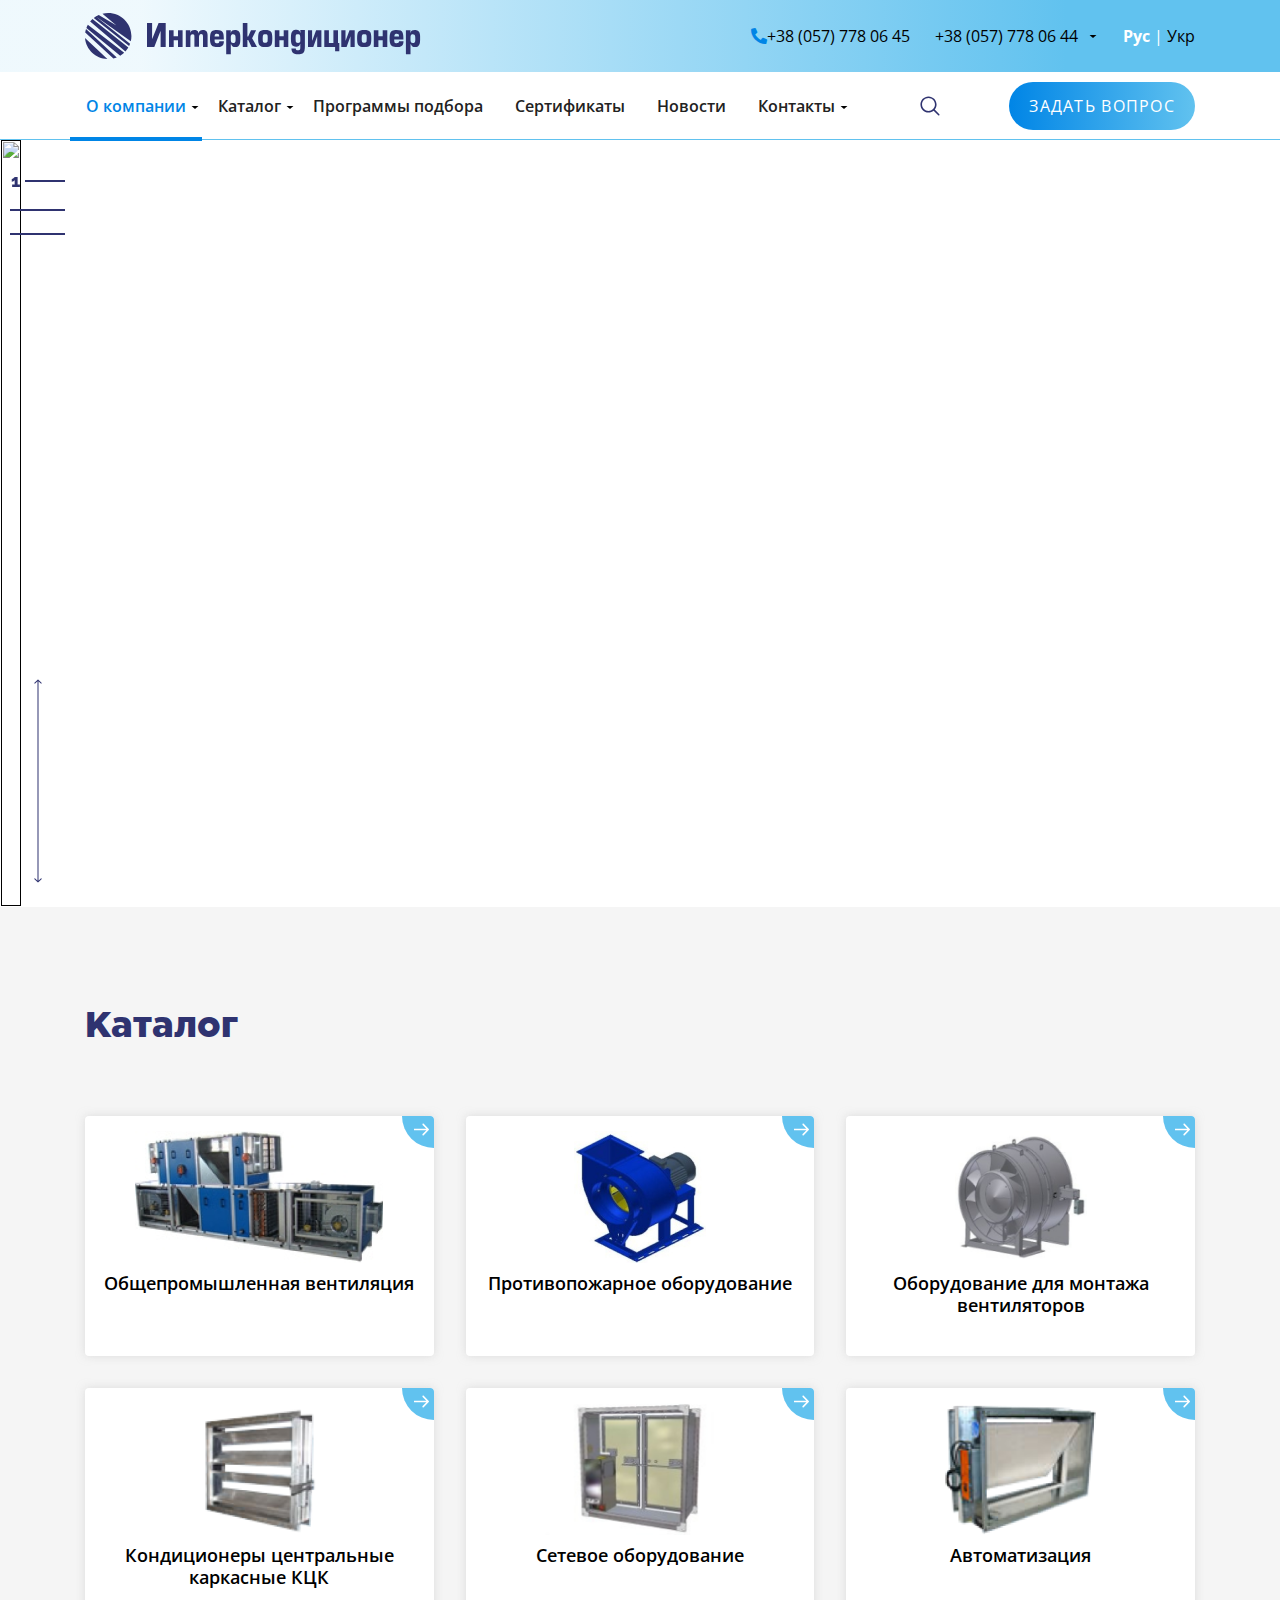
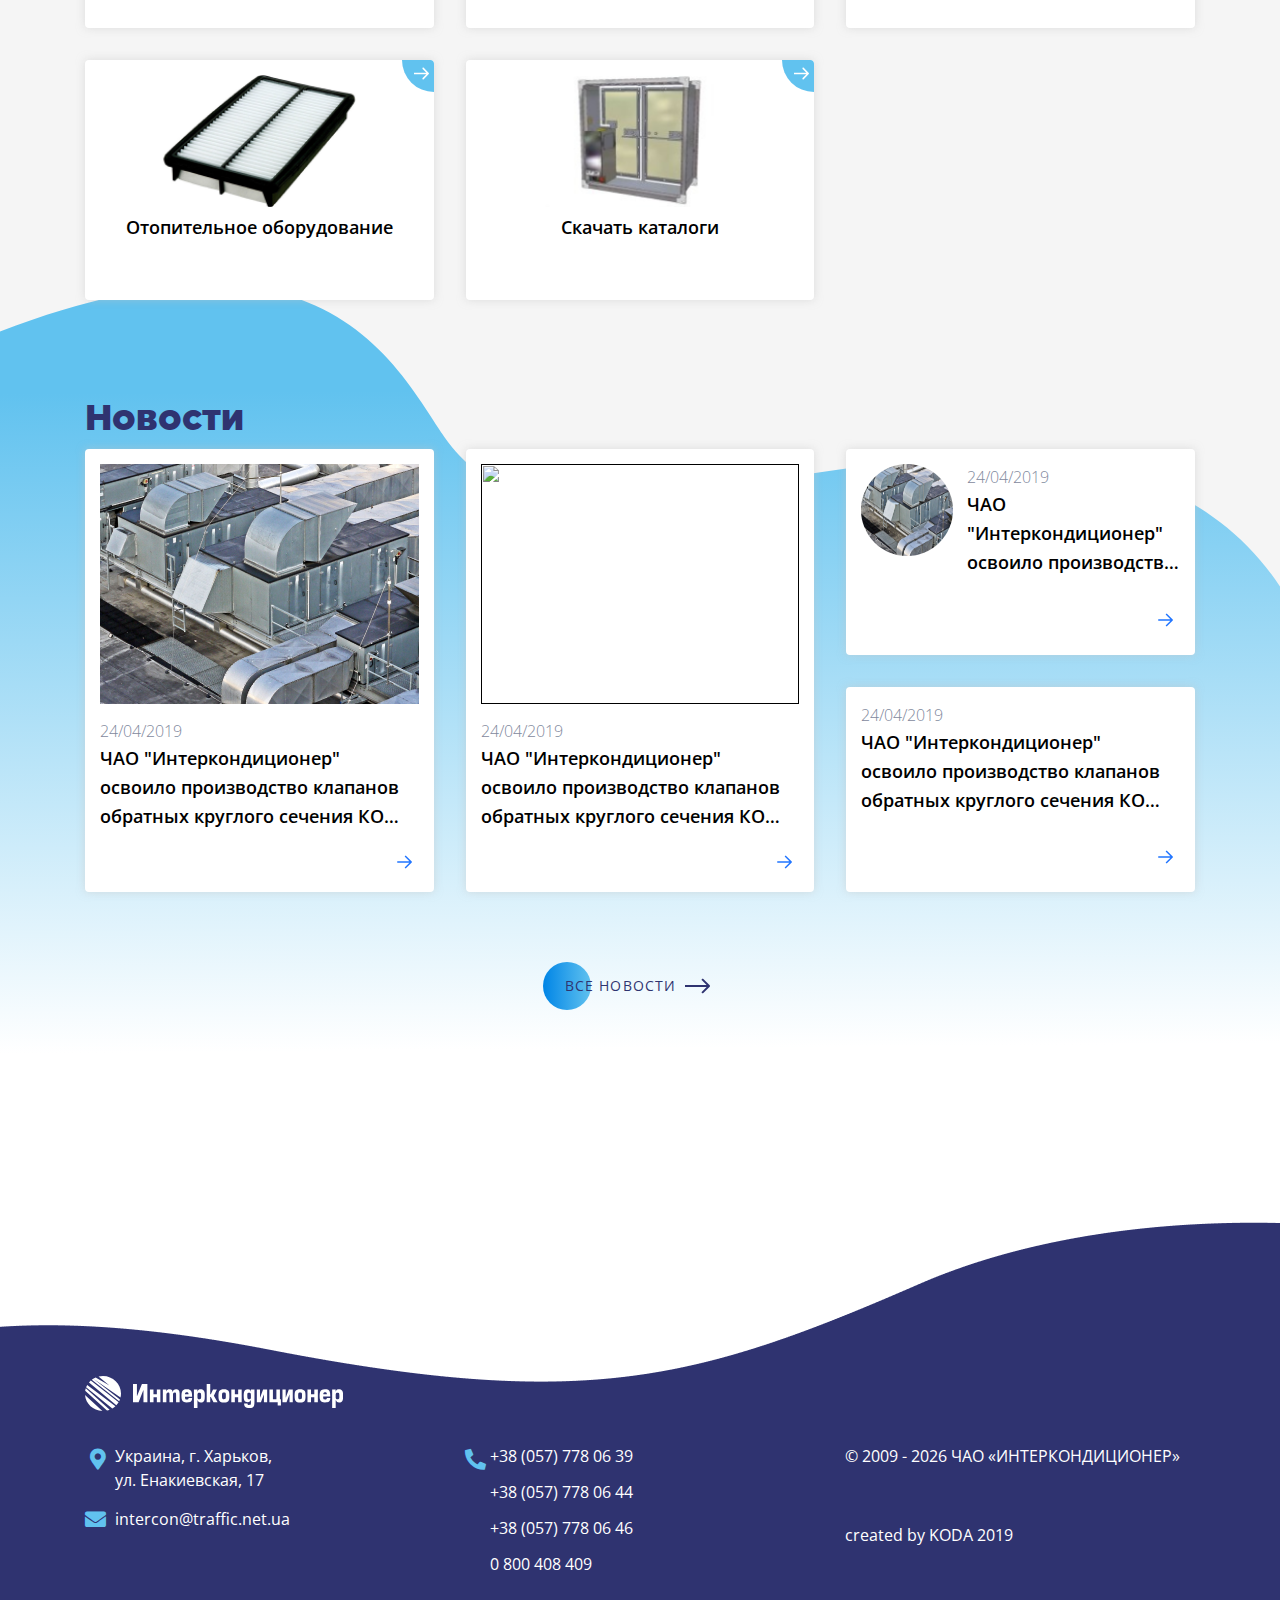
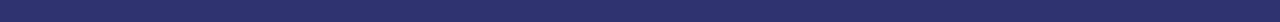
==== commit e7913423: "toggle mobile submenu" ====
--- a/index.html
+++ b/index.html
@@ -140,7 +140,6 @@
                                 <div class="menu-column">
                                     <a class="dropdown-item" href="catalog.html">Кондиционеры центральные каркасные КЦК</a>
                                     <span class="openSubmenu"></span>
-                                    <span class="openSubmenu"></span>
                                     <a class="dropdown-item" href="catalog.html">Сетевое оборудование</a>
                                     <span class="openSubmenu"></span>
                                     <ul>
--- a/css/main.css
+++ b/css/main.css
@@ -1,2 +1,2 @@
-@charset "UTF-8";@import url("https://fonts.googleapis.com/css?family=Raleway:400,800&display=swap");@import url("https://fonts.googleapis.com/css?family=Open+Sans:300,400,700&display=swap");#preloader{min-height:100vh;display:-webkit-box;display:-ms-flexbox;display:flex;-webkit-box-pack:center;-ms-flex-pack:center;justify-content:center;-webkit-box-align:center;-ms-flex-align:center;align-items:center;background:#fff;z-index:99;position:fixed;width:100%}.infinity{width:120px;height:60px;position:relative}.infinity div,.infinity span{position:absolute}.infinity div{top:0;left:50%;width:60px;height:60px;-webkit-animation:rotate 6.9s linear infinite;animation:rotate 6.9s linear infinite}.infinity div span{left:-8px;top:50%;margin:-8px 0 0 0;width:16px;height:16px;display:block;background:#2F3370;-webkit-box-shadow:2px 2px 8px rgba(47, 51, 112, 0.09);box-shadow:2px 2px 8px rgba(47, 51, 112, 0.09);border-radius:50%;-webkit-transform:rotate(90deg);-ms-transform:rotate(90deg);transform:rotate(90deg);-webkit-animation:move 6.9s linear infinite;animation:move 6.9s linear infinite}.infinity div span:after,.infinity div span:before{content:'';position:absolute;display:block;border-radius:50%;width:14px;height:14px;background:inherit;top:50%;left:50%;margin:-7px 0 0 -7px;-webkit-box-shadow:inherit;box-shadow:inherit}.infinity div span:before{-webkit-animation:drop1 .8s linear infinite;animation:drop1 .8s linear infinite}.infinity div span:after{-webkit-animation:drop2 .8s linear infinite .4s;animation:drop2 .8s linear infinite .4s}.infinity div:nth-child(2){-webkit-animation-delay:-2.3s;animation-delay:-2.3s}.infinity div:nth-child(2) span{-webkit-animation-delay:-2.3s;animation-delay:-2.3s}.infinity div:nth-child(3){-webkit-animation-delay:-4.6s;animation-delay:-4.6s}.infinity div:nth-child(3) span{-webkit-animation-delay:-4.6s;animation-delay:-4.6s}.infinityChrome{width:128px;height:60px}.infinityChrome div{position:absolute;width:16px;height:16px;background:#2F3370;-webkit-box-shadow:2px 2px 8px rgba(47, 51, 112, 0.09);box-shadow:2px 2px 8px rgba(47, 51, 112, 0.09);border-radius:50%;-webkit-animation:moveSvg 6.9s linear infinite;animation:moveSvg 6.9s linear infinite;-webkit-filter:url(#goo);filter:url(#goo);-webkit-transform:scaleX(-1);-ms-transform:scaleX(-1);transform:scaleX(-1);offset-path:path("M64.3636364,29.4064278 C77.8909091,43.5203348 84.4363636,56 98.5454545,56 C112.654545,56 124,44.4117395 124,30.0006975 C124,15.5896556 112.654545,3.85282763 98.5454545,4.00139508 C84.4363636,4.14996252 79.2,14.6982509 66.4,29.4064278 C53.4545455,42.4803627 43.5636364,56 29.4545455,56 C15.3454545,56 4,44.4117395 4,30.0006975 C4,15.5896556 15.3454545,4.00139508 29.4545455,4.00139508 C43.5636364,4.00139508 53.1636364,17.8181672 64.3636364,29.4064278 Z")}.infinityChrome div:after,.infinityChrome div:before{content:'';position:absolute;display:block;border-radius:50%;width:14px;height:14px;background:inherit;top:50%;left:50%;margin:-7px 0 0 -7px;-webkit-box-shadow:inherit;box-shadow:inherit}.infinityChrome div:before{-webkit-animation:drop1 .8s linear infinite;animation:drop1 .8s linear infinite}.infinityChrome div:after{-webkit-animation:drop2 .8s linear infinite .4s;animation:drop2 .8s linear infinite .4s}.infinityChrome div:nth-child(2){-webkit-animation-delay:-2.3s;animation-delay:-2.3s}.infinityChrome div:nth-child(3){-webkit-animation-delay:-4.6s;animation-delay:-4.6s}.infinity{display:none}@-webkit-keyframes moveSvg{0%{offset-distance:0%}25%{background:#0085E6}75%{background:#61C2EF}to{offset-distance:100%}}@keyframes moveSvg{0%{offset-distance:0%}25%{background:#0085E6}75%{background:#61C2EF}to{offset-distance:100%}}@-webkit-keyframes rotate{50%{-webkit-transform:rotate(360deg);transform:rotate(360deg);margin-left:0}50.0001%,to{margin-left:-60px}}@keyframes rotate{50%{-webkit-transform:rotate(360deg);transform:rotate(360deg);margin-left:0}50.0001%,to{margin-left:-60px}}@-webkit-keyframes move{0%,50%{left:-8px}25%{background:#0085E6}75%{background:#61C2EF}50.0001%,to{left:auto;right:-8px}}@keyframes move{0%,50%{left:-8px}25%{background:#0085E6}75%{background:#61C2EF}50.0001%,to{left:auto;right:-8px}}@-webkit-keyframes drop1{to{-webkit-transform:translate(32px, 8px) scale(0);transform:translate(32px, 8px) scale(0)}}@keyframes drop1{to{-webkit-transform:translate(32px, 8px) scale(0);transform:translate(32px, 8px) scale(0)}}@-webkit-keyframes drop2{0%{-webkit-transform:translate(0, 0) scale(0.9);transform:translate(0, 0) scale(0.9)}to{-webkit-transform:translate(32px, -8px) scale(0);transform:translate(32px, -8px) scale(0)}}@keyframes drop2{0%{-webkit-transform:translate(0, 0) scale(0.9);transform:translate(0, 0) scale(0.9)}to{-webkit-transform:translate(32px, -8px) scale(0);transform:translate(32px, -8px) scale(0)}}.section1 .slick-slider .slick-list{-webkit-transform:rotate(180deg);-ms-transform:rotate(180deg);transform:rotate(180deg)}.section1 .slick-initialized .slick-slide{display:-webkit-box;display:-ms-flexbox;display:flex;-webkit-transform:rotate(180deg);-ms-transform:rotate(180deg);transform:rotate(180deg)}.top_banner_slider .banner{background-repeat:no-repeat;background-size:cover;background-position:center}.top_banner_slider .banner h1{color:#2F3370;max-width:500px;margin-bottom:45px}.top_banner_slider .banner p{font-size:18px;line-height:29px;max-width:598px}.top_banner_slider .banner .container{display:-webkit-box;display:-ms-flexbox;display:flex;-webkit-box-align:center;-ms-flex-align:center;align-items:center}.top_banner_slider .slick-dots{list-style:none;position:absolute;left:10px;top:30px;text-align:right;padding:0;margin:0}.top_banner_slider .slick-dots li button{width:55px;height:2px;background:#2F3370;-webkit-transition:all 0.5s;-o-transition:all 0.5s;transition:all 0.5s;display:inline-block;border:none;font-size:0px;line-height:3px;cursor:pointer}.top_banner_slider .slick-dots .slick-active button{width:40px;text-indent:-60px;line-height:0;font-size:18px;font-family:"Raleway", sans-serif;font-weight:800;color:#2F3370}.top_banner_slider_arrowsBox{position:absolute;left:10px;bottom:0}.top_banner_slider_arrowsBox .next_btn,.top_banner_slider_arrowsBox .prev_btn{height:120px;width:56px;background-repeat:no-repeat;background-position-x:center;-webkit-transition:background-color .2s;-o-transition:background-color .2s;transition:background-color .2s}.top_banner_slider_arrowsBox .next_btn:hover,.top_banner_slider_arrowsBox .prev_btn:hover{background-color:rgba(255, 255, 255, 0.7);cursor:pointer}.top_banner_slider_arrowsBox .next_btn{background-image:url("../media/Arrow_left.svg");background-position-y:0}.top_banner_slider_arrowsBox .prev_btn{background-image:url("../media/Arrow_right.svg");background-position-y:100%}.section-wrapper{background:url("../media/wave-bg.svg") #F5F5F5;padding-bottom:260px;position:relative;background-repeat:no-repeat;background-position:center bottom;background-size:contain}.home-catalog{padding:93px 15px}.home-catalog h1{color:#2F3370;margin-bottom:68px}.catalog-grid{display:-ms-grid;display:grid;grid-template-columns:repeat(3, 1fr);-ms-grid-columns:1fr 1fr 1fr;grid-gap:32px}.catalog-grid .card{font-size:18px;line-height:29px;background-color:white;border-radius:4px;-webkit-box-shadow:0 0 8px rgba(196, 196, 196, 0.5);box-shadow:0 0 8px rgba(196, 196, 196, 0.5);min-height:240px;text-align:center;position:relative;z-index:0;overflow:hidden;border:none}.catalog-grid .card:before{content:"";position:absolute;z-index:-1;top:-16px;right:-16px;background:-webkit-gradient(linear, left top, right top, from(#61C2EF), color-stop(50%, #ABE5FF));background:-webkit-linear-gradient(left, #61C2EF 0%, #ABE5FF 50%);background:-o-linear-gradient(left, #61C2EF 0%, #ABE5FF 50%);background:linear-gradient(90deg, #61C2EF 0%, #ABE5FF 50%);height:32px;width:32px;border-radius:32px;-webkit-transform:scale(1);-ms-transform:scale(1);transform:scale(1);-webkit-transform-origin:50% 50%;-ms-transform-origin:50% 50%;transform-origin:50% 50%;-webkit-transition:-webkit-transform 0.25s ease-out;transition:-webkit-transform 0.25s ease-out;-o-transition:transform 0.25s ease-out;transition:transform 0.25s ease-out;transition:transform 0.25s ease-out, -webkit-transform 0.25s ease-out}.catalog-grid .card:hover .go-corner{background:transparent}.catalog-grid .card:hover:before{-webkit-transform:scale(28);-ms-transform:scale(28);transform:scale(28)}.catalog-grid .card a{display:-webkit-box;display:-ms-flexbox;display:flex;-webkit-box-orient:vertical;-webkit-box-direction:normal;-ms-flex-direction:column;flex-direction:column;-webkit-box-align:center;-ms-flex-align:center;align-items:center;padding:15px;height:100%;height:available;height:-webkit-fill-available}.catalog-grid .card img{max-height:132px;height:132px;max-width:100%}.catalog-grid .card p{margin-top:10px;margin-bottom:0;font-weight:600;line-height:120%}.home-news h1{color:#2F3370}.news-flex{display:-webkit-box;display:-ms-flexbox;display:flex;-ms-flex-wrap:wrap;flex-wrap:wrap;margin-left:-32px}.news-flex .card{margin:0 0 32px 32px;width:calc(33.3333% - 32px)}.news-flex .card img{width:100%;height:240px;-o-object-fit:none;object-fit:none}.news-flex .card,.news-flex .card-sm{position:relative;background:#FFFFFF;-webkit-box-shadow:0 0 8px rgba(196, 196, 196, 0.5);box-shadow:0 0 8px rgba(196, 196, 196, 0.5);border-radius:4px;border:none}.news-flex .card-sm a,.news-flex .card a{padding:15px;height:100%}.news-flex .card-sm p,.news-flex .card p{line-height:29px;font-size:18px;font-weight:600;overflow:hidden;display:-webkit-box;-webkit-line-clamp:3;-webkit-box-orient:vertical}.news-flex .card-sm img,.news-flex .card img{margin-bottom:14px;max-width:100%;max-height:100%}.news-flex .card-sm span,.news-flex .card span{font-weight:300;line-height:26px;color:#7F899D}.news-flex .card-sm span.link--arrowed,.news-flex .card span.link--arrowed{margin-right:auto;margin-left:calc(100% - 30px);width:30px;height:30px}.news-flex .card-sm:hover .arrow-icon,.news-flex .card:hover .arrow-icon{-webkit-transform:translate3d(5px, 0, 0);transform:translate3d(5px, 0, 0)}.news-flex .card-sm:hover .arrow-icon--circle,.news-flex .card:hover .arrow-icon--circle{stroke-dashoffset:0}.news-flex .card-sm:hover p,.news-flex .card:hover p{color:#2F3370}.news-flex .card-column{margin:0 0 32px 32px;width:calc(33.3333% - 32px)}.news-flex .card-sm{min-height:calc(50% - 16px)}.news-flex .card-sm img{border-radius:50%;max-width:92px;max-height:92px;margin-bottom:0;margin-right:14px}.news-flex .card-sm:first-child{margin-bottom:32px}.news-flex .card-sm span.link--arrowed{position:absolute;bottom:20px;right:15px}.news-flex .card-sm a{display:-webkit-box;display:-ms-flexbox;display:flex;padding-bottom:35px}@-moz-document url-prefix(){.news-flex .card-sm p,.news-flex .card p{max-height:87px;overflow:hidden}}.link--arrowed{display:inline-block;height:2rem;line-height:2rem}.link--arrowed .arrow-icon{position:relative;top:-1px;-webkit-transition:-webkit-transform 0.3s ease;transition:-webkit-transform 0.3s ease;-o-transition:transform 0.3s ease;transition:transform 0.3s ease;transition:transform 0.3s ease, -webkit-transform 0.3s ease;vertical-align:middle}.link--arrowed .arrow-icon--circle{-webkit-transition:stroke-dashoffset .3s ease;-o-transition:stroke-dashoffset .3s ease;transition:stroke-dashoffset .3s ease;stroke-dasharray:95;stroke-dashoffset:95}.news-page-link{margin-top:48px;text-align:center;position:absolute;width:100%;z-index:1}.news-page-link .cta{position:relative;margin:auto;padding:19px 22px;-webkit-transition:all .2s ease;-o-transition:all .2s ease;transition:all .2s ease}.news-page-link .cta:before{content:"";position:absolute;top:8px;left:0;display:block;border-radius:30px;background:-webkit-gradient(linear, left top, right top, from(#0085E6), to(#61C2EF));background:-webkit-linear-gradient(left, #0085E6 0%, #61C2EF 100%);background:-o-linear-gradient(left, #0085E6 0%, #61C2EF 100%);background:linear-gradient(90deg, #0085E6 0%, #61C2EF 100%);width:48px;height:48px;-webkit-transition:all .3s ease;-o-transition:all .3s ease;transition:all .3s ease}.news-page-link .cta span{position:relative;font-size:14px;line-height:19px;letter-spacing:0.08em;text-transform:uppercase;vertical-align:middle;color:#2F3370}.news-page-link .cta img{position:relative;top:0;margin-left:10px;fill:none;stroke-linecap:round;stroke-linejoin:round;stroke-width:2;-webkit-transform:translateX(-5px);-ms-transform:translateX(-5px);transform:translateX(-5px);-webkit-transition:all .3s ease;-o-transition:all .3s ease;transition:all .3s ease}.news-page-link .cta:hover:before{width:100%}.news-page-link .cta:hover:before img{-webkit-transform:translateX(0);-ms-transform:translateX(0);transform:translateX(0)}.news-page-link .cta:active{-webkit-transform:scale(0.96);-ms-transform:scale(0.96);transform:scale(0.96)}@-moz-document url-prefix(){.news-grid .card p{max-height:84px;overflow:hidden}}.no-search-results h2{font-family:"Open Sans", sans-serif;font-size:24px;line-height:32px;text-align:center;text-transform:uppercase;color:#0085E6;max-width:460px;margin:0 auto 43px}.no-search-results .search-img{margin:72px auto;text-align:center}.catalog{background-color:#F5F5F5;padding-bottom:275px;position:relative}.catalog h1{margin-bottom:68px}.catalog h4{font-weight:600;margin-bottom:20px}#sidebar{background:#ffffff;color:#fff;position:-webkit-sticky;position:sticky;top:95px}#sidebar.shown{left:0;top:54px;z-index:2;width:100%}#sidebar ul.components{padding:0;margin:0;list-style-type:none}#sidebar ul.components>li{min-height:60px;position:relative;display:-webkit-box;display:-ms-flexbox;display:flex;-webkit-box-orient:vertical;-webkit-box-direction:normal;-ms-flex-direction:column;flex-direction:column;-webkit-box-pack:center;-ms-flex-pack:center;justify-content:center;-webkit-box-align:start;-ms-flex-align:start;align-items:flex-start;padding:0 34px 0 0}#sidebar ul.components>li>a{border-left:4px solid #FFFFFF;display:-webkit-box;display:-ms-flexbox;display:flex;-webkit-box-align:center;-ms-flex-align:center;align-items:center;width:100%}#sidebar ul.components>li.withDropMenu:after{content:url(../media/shevron.svg);position:absolute;top:calc(50% - 24px);right:3px;cursor:pointer;height:8px;display:inline-block;line-height:0;padding:20px 10px 30px}#sidebar ul.components>li.active-item,#sidebar ul.components>li:hover{background:#F9F9F9}#sidebar ul.components>li.active-item>a,#sidebar ul.components>li:hover>a{border-left:4px solid #0085E6}#sidebar ul.components>li.withDropMenu.opened:after{content:url(../media/shevron2_hover.svg);top:5px}#sidebar ul.components li.withDropMenu>a{position:relative;display:-webkit-box;display:-ms-flexbox;display:flex;-webkit-box-align:center;-ms-flex-align:center;align-items:center;width:available;width:-moz-available;width:-webkit-fill-available}#sidebar ul.components li.withDropMenu>a:after{content:'';position:absolute;right:0;top:15%;width:1px;height:70%;background-color:#222222;opacity:0.2}#sidebar ul.components li.withDropMenu.opened{background-color:#eeeeee}#sidebar ul.components li.withDropMenu.opened>a{border-left:4px solid #0085E6;color:#0085E6}#sidebar ul.components .drop-menu{padding:0;width:100%;display:none}#sidebar ul.components .drop-menu li{min-height:54px;display:-webkit-box;display:-ms-flexbox;display:flex;-webkit-box-align:center;-ms-flex-align:center;align-items:center;margin-right:-34px}#sidebar ul.components .drop-menu li.activeItem,#sidebar ul.components .drop-menu li:hover{background:#0085E6}#sidebar ul.components .drop-menu li.activeItem a,#sidebar ul.components .drop-menu li:hover a{color:#FFFFFF}#sidebar ul.components .drop-menu li a{font-weight:normal;color:#333333;font-size:14px;padding:19px 10px 11px 34px;width:100%}#sidebar ul.components .drop-menu.show{display:block}#sidebar>ul li a{font-weight:600;font-size:14px;color:#000000;padding:15px 0 15px 12px;min-height:60px}.filter-btn:not(.back-btn){display:-webkit-box;display:-ms-flexbox;display:flex;-webkit-box-align:center;-ms-flex-align:center;align-items:center;-webkit-box-pack:center;-ms-flex-pack:center;justify-content:center;margin:0 0 48px}.filter-btn:not(.back-btn) .fa-filter{margin-right:8px}#sidebar .back-btn{width:20px;height:15px;background:url("../media/Arrow-sm.svg") no-repeat;-webkit-transform:rotate(180deg);-ms-transform:rotate(180deg);transform:rotate(180deg);margin:20px 0 10px 16px}.catalog-item{background-color:#FFFFFF;border-radius:4px;-webkit-box-align:center;-ms-flex-align:center;align-items:center;padding:30px 15px;position:relative;margin-bottom:30px}.catalog-item img{max-width:100%;width:100%}.catalog-item span.link--arrowed{margin-right:auto;margin-left:calc(100% - 30px)}.catalog-item:hover{-webkit-box-shadow:0px 0px 12px rgba(196, 196, 196, 0.8);box-shadow:0px 0px 12px rgba(196, 196, 196, 0.8)}.catalog-item:hover .arrow-icon{-webkit-transform:translate3d(5px, 0, 0);transform:translate3d(5px, 0, 0)}.catalog-item:hover .arrow-icon--circle{stroke-dashoffset:0}.pagination{display:-webkit-box;display:-ms-flexbox;display:flex;-webkit-box-align:center;-ms-flex-align:center;align-items:center;-webkit-box-pack:center;-ms-flex-pack:center;justify-content:center;margin-top:18px;z-index:1;position:absolute;bottom:190px;width:100%}.pagination .next-page,.pagination .prev-page{width:30px;height:20px;background:url("../media/arrow_left_default.svg") no-repeat center;-webkit-transition:all .2s;-o-transition:all .2s;transition:all .2s}.pagination .next-page:hover,.pagination .prev-page:hover{background:url("../media/arrow_left_default_hover.svg") no-repeat center}.pagination .next-page{-webkit-transform:rotate(180deg);-ms-transform:rotate(180deg);transform:rotate(180deg);-webkit-transform-origin:center;-ms-transform-origin:center;transform-origin:center}.pagination span{height:24px;width:24px;border-radius:50%;margin:0 3px;text-align:center;display:inline-block}.pagination span a{color:#2F3370}.pagination span.current{background:-webkit-gradient(linear, left top, right top, from(#0085E6), to(#61C2EF));background:-webkit-linear-gradient(left, #0085E6 0%, #61C2EF 100%);background:-o-linear-gradient(left, #0085E6 0%, #61C2EF 100%);background:linear-gradient(90deg, #0085E6 0%, #61C2EF 100%);color:#FFFFFF}.cat-downloads img{max-width:120px}.cat-downloads .gradient-btn{margin-right:20px}.product{padding-bottom:275px;position:relative;-webkit-user-select:none;-moz-user-select:none;-ms-user-select:none;user-select:none}.product h1{margin-bottom:40px}.product .back-btn{margin-top:48px;text-align:right}.product .back-btn .cta{position:relative;margin:auto;padding:19px 22px;-webkit-transition:all .2s ease;-o-transition:all .2s ease;transition:all .2s ease}.product .back-btn .cta:before{content:"";position:absolute;top:8px;right:0;display:block;border-radius:30px;background:-webkit-gradient(linear, left top, right top, from(#0085E6), to(#61C2EF));background:-webkit-linear-gradient(left, #0085E6 0%, #61C2EF 100%);background:-o-linear-gradient(left, #0085E6 0%, #61C2EF 100%);background:linear-gradient(90deg, #0085E6 0%, #61C2EF 100%);width:48px;height:48px;-webkit-transition:all .3s ease;-o-transition:all .3s ease;transition:all .3s ease}.product .back-btn .cta span{position:relative;font-size:14px;line-height:19px;letter-spacing:0.08em;text-transform:uppercase;vertical-align:middle;color:#2F3370}.product .back-btn .cta img{position:relative;top:0;margin-left:10px;fill:none;stroke-linecap:round;stroke-linejoin:round;stroke-width:2;-webkit-transform:translateX(-5px);-ms-transform:translateX(-5px);transform:translateX(-5px);-webkit-transition:all .3s ease;-o-transition:all .3s ease;transition:all .3s ease}.product .back-btn .cta:hover:before{width:100%}.product .back-btn .cta:hover:before img{-webkit-transform:translateX(0);-ms-transform:translateX(0);transform:translateX(0)}.product .back-btn .cta:active{-webkit-transform:scale(0.96);-ms-transform:scale(0.96);transform:scale(0.96)}.product-description{margin:60px auto 0}.product-description .nav-tabs{border:none;width:-webkit-max-content;width:-moz-max-content;width:max-content;margin:0 auto;background:rgba(97, 194, 239, 0.5)}.product-description .nav-tabs .nav-link{border:none;border-top:4px solid transparent;color:#555555;letter-spacing:0.04em;font-size:16px;text-transform:uppercase;font-weight:600;border-radius:0;-webkit-transition:all .2s;-o-transition:all .2s;transition:all .2s}.product-description .nav-tabs .nav-link.active{border-top:4px solid #0085E6;color:#000;background-color:transparent}.product-description .nav-tabs .nav-link:hover{border-top:4px solid #0085E6}.tab-content{margin-top:34px}.tab-content h3{font-weight:600;line-height:27px;color:#222222}.tab-content img{max-width:100%}.tab-content table{width:100%}.tab-content table tr{height:80px;border-bottom:1px solid #C4C4C4}.tab-content table tr:last-child{border-bottom:none}.tab-content table tr td:first-child{width:55%}.tab-content table .gradient-btn{margin-right:6px;float:right}.tab-content table .gradient-btn a{color:#FFFFFF}.tab-content table .border-btn{float:right}.tab-content table .border-btn a{color:#2F3370}.short-descr{font-weight:600;font-size:18px;line-height:27px;color:#222222;margin-bottom:0}.product .preview-slider img{max-width:100%}.product .preview-slider .slick-track{display:-webkit-box!important;display:-ms-flexbox!important;display:flex!important}.product .preview-slider .slick-slide{display:-webkit-box;display:-ms-flexbox;display:flex;-webkit-box-align:center;-ms-flex-align:center;align-items:center;-webkit-box-pack:center;-ms-flex-pack:center;justify-content:center;height:inherit!important}.product .thumb-slider{margin-top:26px}.product .thumb-slider img{max-width:100%}.product .thumb-slider .slick-track{margin-left:-32px;display:-webkit-box!important;display:-ms-flexbox!important;display:flex!important}.product .thumb-slider .slick-slide{margin-left:32px;border:1px solid #C4C4C4;height:inherit;display:-webkit-box;display:-ms-flexbox;display:flex;-webkit-box-align:center;-ms-flex-align:center;align-items:center}.product .thumb-slider .slick-slide.slick-current,.product .thumb-slider .slick-slide:hover{border:1px solid #0085E6}.banner_paginator{display:-webkit-box;display:-ms-flexbox;display:flex;margin-top:30px;-webkit-box-pack:end;-ms-flex-pack:end;justify-content:flex-end}.banner_paginator .next,.banner_paginator .prev{cursor:pointer}.banner_paginator .next:hover .arrow-icon,.banner_paginator .prev:hover .arrow-icon{-webkit-transform:translate3d(5px, 0, 0);transform:translate3d(5px, 0, 0)}.banner_paginator .next:hover .arrow-icon--circle,.banner_paginator .prev:hover .arrow-icon--circle{stroke-dashoffset:0}.banner_paginator .next:hover p,.banner_paginator .prev:hover p{color:#2F3370}.banner_paginator .prev{-webkit-transform:rotate(180deg);-ms-transform:rotate(180deg);transform:rotate(180deg);-webkit-transform-origin:center;-ms-transform-origin:center;transform-origin:center;margin-right:40px;margin-top:2px}.product .accordion>.card{border-radius:0;border:none}.product .accordion>.card .card-header{border:none;border-radius:0;border-bottom:1px solid #ffffff;margin-bottom:0;padding:0}.product .accordion>.card .card-header .btn{background:rgba(97, 194, 239, 0.5);font-weight:600;font-size:14px;line-height:21px;color:#000000;letter-spacing:0.4em;text-transform:uppercase;width:100%;height:100%;text-align:left;padding:15px;border-radius:0;position:relative}.product .accordion>.card .card-header .btn:hover{text-decoration:none}.product .accordion>.card .card-header .btn:focus{-webkit-box-shadow:none;box-shadow:none}.product .accordion>.card .card-header .btn[aria-expanded=true]{background:#0085E6;color:#FFFFFF}.product .accordion>.card .card-header .btn[aria-expanded=true]:after{content:url(../media/shevron2_active.svg)}.product .accordion>.card .card-header .btn:after{content:url(../media/shevron.svg);position:absolute;top:10px;right:20px}.news{background:#F5F5F5;position:relative}.news-item{position:relative}.news-item h1{text-align:center;margin-bottom:62px;padding-top:87px}.news-item .news-date{color:#7F899D;font-size:18px;margin-bottom:30px}.news-item .news-descr{font-weight:600;font-size:24px;color:#222222;margin-bottom:44px}.news-item .news-descr img{display:block;margin:34px auto 0;width:100%;max-width:100%}.news-item .back-btn{margin-top:80px;text-align:right}.news-item .back-btn .cta{position:relative;margin:auto;padding:19px 22px;-webkit-transition:all .2s ease;-o-transition:all .2s ease;transition:all .2s ease}.news-item .back-btn .cta:before{content:"";position:absolute;top:8px;right:0;display:block;border-radius:30px;background:-webkit-gradient(linear, left top, right top, from(#0085E6), to(#61C2EF));background:-webkit-linear-gradient(left, #0085E6 0%, #61C2EF 100%);background:-o-linear-gradient(left, #0085E6 0%, #61C2EF 100%);background:linear-gradient(90deg, #0085E6 0%, #61C2EF 100%);width:48px;height:48px;-webkit-transition:all .3s ease;-o-transition:all .3s ease;transition:all .3s ease}.news-item .back-btn .cta span{position:relative;font-size:14px;line-height:19px;letter-spacing:0.08em;text-transform:uppercase;vertical-align:middle;color:#2F3370}.news-item .back-btn .cta img{position:relative;top:0;margin-left:10px;fill:none;stroke-linecap:round;stroke-linejoin:round;stroke-width:2;-webkit-transform:translateX(-5px);-ms-transform:translateX(-5px);transform:translateX(-5px);-webkit-transition:all .3s ease;-o-transition:all .3s ease;transition:all .3s ease}.news-item .back-btn .cta:hover:before{width:100%}.news-item .back-btn .cta:hover:before img{-webkit-transform:translateX(0);-ms-transform:translateX(0);transform:translateX(0)}.news-item .back-btn .cta:active{-webkit-transform:scale(0.96);-ms-transform:scale(0.96);transform:scale(0.96)}.news-item .gradient-btn{width:166px}.news-item .gradient-btn .fas{color:#FFFFFF;font-size:28px;margin-right:15px}.news-img .slick-slide{border:none}.news-img .slick-slide:focus{outline:none}.news-img img{max-width:100%;padding:0 15px;width:100%;height:232px;-o-object-fit:cover;object-fit:cover}.news-img .slick-dots{list-style-type:none;display:-webkit-box;display:-ms-flexbox;display:flex;-webkit-box-align:center;-ms-flex-align:center;align-items:center;-webkit-box-pack:center;-ms-flex-pack:center;justify-content:center;margin-top:30px;padding:0}.news-img .slick-dots li{display:inline-block;margin:0 10px}.news-img .slick-dots li button{border:none;width:4px;height:4px;background:#61C2EF;font-size:0;padding:0;border-radius:50%}.about nav{min-height:103px;border-bottom:1px solid #777777;margin-bottom:80px;display:-webkit-box;display:-ms-flexbox;display:flex;-webkit-box-align:end;-ms-flex-align:end;align-items:flex-end;-webkit-box-pack:center;-ms-flex-pack:center;justify-content:center}.about nav ul{list-style-type:none;text-align:center;margin-bottom:0;padding:0}.about nav ul li{display:inline-block;margin:0 5px}.about nav ul li.active a{color:#000000}.about nav ul li a{font-size:18px;font-weight:600;line-height:32px;color:#777777;position:relative;padding:0 9px}.about nav ul li a:before{content:"";position:absolute;width:100%;height:4px;bottom:-6px;left:0;background-color:#61C2EF;visibility:hidden;-webkit-transform:scaleX(0);-ms-transform:scaleX(0);transform:scaleX(0);-webkit-transition:all 0.2s cubic-bezier(1, 0.25, 0, 0.75);-o-transition:all 0.2s cubic-bezier(1, 0.25, 0, 0.75);transition:all 0.2s cubic-bezier(1, 0.25, 0, 0.75)}.about nav ul li a:hover:before{visibility:visible;-webkit-transform:scaleX(1);-ms-transform:scaleX(1);transform:scaleX(1)}.about nav ul li a:hover{text-decoration:none}.about h2{margin-bottom:40px}.about h1{text-align:center;margin:93px 0 80px}.about img{max-width:100%;margin:0 auto}.about-banner{background-repeat:no-repeat;background-position:center;min-height:600px;background-size:cover}.about-slider{margin-top:48px}.about-slider .slick-track{display:-webkit-box;display:-ms-flexbox;display:flex}.about-slider .slick-slide{padding:0 15px;min-height:100%;height:auto}.about-slider .slick-slide img{-o-object-fit:cover;object-fit:cover;height:100%;width:100%}.about-slider .slick-dots{list-style-type:none;display:-webkit-box;display:-ms-flexbox;display:flex;-webkit-box-align:center;-ms-flex-align:center;align-items:center;-webkit-box-pack:center;-ms-flex-pack:center;justify-content:center;margin-top:30px;padding:0}.about-slider .slick-dots li{display:inline-block;margin:0 10px}.about-slider .slick-dots li.slick-active button{background:#0085E6}.about-slider .slick-dots li button{border:none;width:4px;height:4px;background:#61C2EF;font-size:0;padding:0;border-radius:50%}.history img{margin-top:30px}.program{background:#F5F5F5}.program .program-descr-wrap{background:#FFFFFF;-webkit-box-shadow:0 0 8px rgba(196, 196, 196, 0.5);box-shadow:0 0 8px rgba(196, 196, 196, 0.5);border-radius:4px;padding:50px 30px 65px}.program .program-descr-wrap ul{list-style-type:none;padding:0;margin-bottom:22px}.program .program-descr-wrap ul li:before{content:"•";color:#61C2EF;margin-right:5px}.program h1{text-align:left;margin-bottom:80px}.program h2{margin-bottom:40px}.program .gradient-btn{width:109px;height:40px}.program .gradient-btn a{font-size:14px}.program h4{font-weight:600}.program .border-btn{width:140px;height:40px;padding-top:6px}.program .border-btn a{font-size:14px}.design-pr{display:-ms-grid;display:grid;grid-template-columns:2fr 1fr 1fr;-ms-grid-columns:2fr 1fr 1fr;-ms-grid-rows:1fr;grid-template-rows:1fr;grid-gap:32px}.design-pr .border-btn a{color:#2F3370}.program-descr-wrap table{width:100%}.program-descr-wrap table tr{height:80px;border-bottom:1px solid #C4C4C4}.program-descr-wrap table tr:last-child{border-bottom:none}.program-descr-wrap table tr td:first-child{width:55%}.program-descr-wrap table .gradient-btn{width:110px;height:40px;margin-right:6px;float:right}.program-descr-wrap table .gradient-btn a{color:#FFFFFF}.program-descr-wrap table .border-btn{width:142px;float:right}.program-descr-wrap table .border-btn a{color:#2F3370}.certificates{position:relative;background:#F5F5F5}.certificates h1{margin-bottom:68px}.docs-grid{display:-ms-grid;display:grid;grid-template-columns:repeat(2, 1fr);-ms-grid-columns:1fr 1fr;grid-gap:30px}.docs-grid .card{-webkit-box-shadow:0 0 8px rgba(196, 196, 196, 0.5);box-shadow:0 0 8px rgba(196, 196, 196, 0.5);border:none;border-radius:4px;padding:19px 15px 17px;display:-webkit-box;display:-ms-flexbox;display:flex;-webkit-box-orient:horizontal;-webkit-box-direction:normal;-ms-flex-direction:row;flex-direction:row}.docs-grid .card a{height:-webkit-max-content;height:-moz-max-content;height:max-content}.docs-grid .card img{max-width:243px}.docs-grid p{color:#2F3370;font-weight:600;font-size:18px;line-height:27px;margin-left:16px}.contacts .common-contacts{background:#F5F5F5;padding-bottom:80px}.contacts .personal-contacts{padding-top:71px}.contacts .personal-contacts ul{padding:0;margin:0;list-style-type:none;font-weight:600;line-height:40px}.contacts .personal-contacts p{margin:20px 0 15px;color:#555555}.contacts h2{margin:45px 0 0}.contacts .contact-form{position:static;display:-webkit-box;display:-ms-flexbox;display:flex;max-width:none}.contacts .contact-form form{width:100%}.contacts .map-wrap{margin-top:71px;height:600px}.contacts .map-wrap .container{display:-webkit-box;display:-ms-flexbox;display:flex;-webkit-box-pack:center;-ms-flex-pack:center;justify-content:center;height:100%}.contacts .map-wrap .container iframe{height:100%;width:100%}.contacts-col{font-size:16px;line-height:32px}.contacts-col .address{margin:57px 0 40px}.contacts-col .note{color:#555555;font-size:12px}.tel-list{padding:0;list-style-type:none;margin:0;font-weight:bold}.offices{background:#F5F5F5}.offices h1{margin-bottom:77px}.offices h2{margin-bottom:35px}.offices ul{list-style-type:none;margin:0;padding:0}.offices .contact-person{margin-top:30px}.offices .map-wrap{margin-top:71px;height:600px;width:1000%}.offices .map-wrap .container{display:-webkit-box;display:-ms-flexbox;display:flex;-webkit-box-pack:center;-ms-flex-pack:center;justify-content:center;height:100%;overflow-y:hidden}.offices .map-wrap .container iframe{height:100%;width:100%;margin-top:-46px;border:none}@media (max-width:320px){header .contact-form{display:block;position:fixed;bottom:0;top:68px;overflow:auto;height:auto}header .contact-form .download-file,header .contact-form .form-item{width:100%}}@media (max-width:575.98px){main .contact-form .form-item{width:280px}.program h1{padding-top:26px}.news-item h1{padding-top:26px}.news h1{padding-top:26px}body h1{font-size:20px!important;line-height:23px!important}.home-catalog .catalog-grid{-ms-grid-columns:1fr;grid-template-columns:1fr}.section-wrapper{padding-bottom:160px}body footer{padding-top:31px}body footer .phones{margin-left:30px;margin-top:16px}body footer .phones:before{left:17px}body footer .phones a{width:-webkit-max-content;width:-moz-max-content;width:max-content}body footer:before{display:none}body footer .footer-logo{position:static;margin:0 0 23px}.pagination{position:static}main{padding-bottom:64px}.about-slider-arrows{display:none}body .program h1{margin-bottom:44px}body .program .program-descr-wrap{padding:35px 15px 40px}body .program h2{margin-bottom:30px}body .certificates h1{margin-bottom:44px}body .certificates .docs-grid p{font-size:12px;line-height:18px}body .certificates .docs-grid .card img{max-height:248px}.top_banner_slider_arrowsBox{display:none}header .contact-form{padding:45px 10px 20px 10px;overflow-y:auto;max-height:calc(100vh - 100px)}.search-wrap .search-line input{min-width:250px}.map-wrap{height:320px!important}}@media (max-width:767.98px){body .product-description-sm .tab-content table tr td:first-child{width:auto}body .product-description-sm .tab-content table .gradient-btn{font-size:12px;height:30px;padding:0 10px}body .product-description-sm .tab-content table .border-btn{height:30px;padding:6px 10px;font-size:12px}body #anchor{width:40px;height:40px;bottom:50px}body #anchor img{max-width:20px}main .breadcrumb{margin-bottom:43px}main .contact-form{padding:39px 0 48px 0}main .contact-form .form-item{max-width:none}.news-item .gradient-btn{margin-bottom:55px}.news-item p{font-size:14px;line-height:21px}.news-item .news-date{font-size:15px}.news-descr p{font-size:16px;line-height:24px}.catalog-grid{-ms-grid-columns:1fr 1fr;grid-template-columns:1fr 1fr}.about nav{display:none}.about h1{margin:0 0 49px}.about h2{margin-top:60px}.history{padding-top:40px}.about{background:-webkit-gradient(linear, left top, left bottom, from(rgba(97, 194, 239, 0.4)), color-stop(44.6%, rgba(255, 255, 255, 0.4)));background:-webkit-linear-gradient(top, rgba(97, 194, 239, 0.4) 0%, rgba(255, 255, 255, 0.4) 44.6%);background:-o-linear-gradient(top, rgba(97, 194, 239, 0.4) 0%, rgba(255, 255, 255, 0.4) 44.6%);background:linear-gradient(180deg, rgba(97, 194, 239, 0.4) 0%, rgba(255, 255, 255, 0.4) 44.6%)}main .docs-grid{-ms-grid-columns:1fr;grid-template-columns:1fr}.contacts h2{margin-top:40px}.contacts .map-wrap{margin-top:61px}.contacts .personal-contacts{padding-top:20px}#sidebar{position:fixed;left:-150vw;-webkit-transition:.3s;-o-transition:.3s;transition:.3s;bottom:0;overflow-y:auto}#sidebar li.withDropMenu:hover>a:after{display:none}.home-news{background:-webkit-gradient(linear, left top, left bottom, from(#61C2EF), to(#FFFFFF));background:-webkit-linear-gradient(top, #61C2EF 0%, #FFFFFF 100%);background:-o-linear-gradient(top, #61C2EF 0%, #FFFFFF 100%);background:linear-gradient(180deg, #61C2EF 0%, #FFFFFF 100%);padding-top:56px}.home-news h1{margin-bottom:40px}.home-news .news-flex,.news .news-flex{margin-left:0}.home-news .card-column,.news .card-column{-webkit-box-orient:vertical;-webkit-box-direction:normal;-ms-flex-direction:column;flex-direction:column}.home-news .card,.home-news .card-sm,.news .card,.news .card-sm{width:100%!important;margin:0 0 30px 0!important}.news{background:-webkit-linear-gradient(0.76deg, #FFFFFF 3.49%, rgba(97, 194, 239, 0.4) 99.37%);background:-o-linear-gradient(0.76deg, #FFFFFF 3.49%, rgba(97, 194, 239, 0.4) 99.37%);background:linear-gradient(89.24deg, #FFFFFF 3.49%, rgba(97, 194, 239, 0.4) 99.37%)}header .header-btm .logo-sm{display:block}header .header-btm .drop-menu ul a{white-space:normal}header .dropdown-item{white-space:normal}.home-catalog{padding:60px 15px}.home-catalog h1{margin-bottom:43px}.cat-downloads{text-align:center}.cat-downloads h4{margin:20px 0}.cat-downloads table{margin:0 auto}body .offices h2{margin-bottom:21px;margin-top:48px}body .offices h1{margin-bottom:0}body .contacts .map-wrap,body .offices .map-wrap{height:435px}}@media (max-width:991.98px){body .offices h2{margin-bottom:25px;margin-top:60px}.news-item h1{padding-top:55px}main h1{font-size:30px;line-height:45px}main h2{font-size:20px;line-height:30px}.design-pr{display:none}body footer .footer-info{margin-top:40px;text-align:center}body footer .footer-info span:first-child{margin-bottom:44px}body footer:before{background-position-x:25%}.docs-grid .card{-webkit-box-orient:vertical;-webkit-box-direction:normal;-ms-flex-direction:column;flex-direction:column}.docs-grid .review-thumb{text-align:center}.docs-grid p{margin-left:0;margin-top:30px;font-size:14px;line-height:21px}.catalog-item p{display:none}.product h1{margin-bottom:52px}.product .short-descr{font-size:16px;line-height:24px}.product .short-descr p{margin-bottom:49px}.product .tab-content{margin-top:18px}.product-description{display:none}.news-item{padding-bottom:120px;z-index:2}.news-item .gradient-btn{margin-bottom:55px}.news-img img{height:224px}.program h1{margin-bottom:48px}.certificates h1{margin-bottom:48px}.certificates .docs-grid .card{padding:30px 15px 14px}.header-btm #ask-btn{background:none;position:relative;width:30px;height:30px;margin-right:15px}.header-btm #ask-btn span{display:none}.header-btm #ask-btn:after{content:url("../media/question.svg");position:absolute;display:inline-block;top:3px;cursor:pointer}.header-btm .phones-block:before{color:#2F3370}.header-btm .phones-block .more_btn{background:none;margin-left:-23px}header .header-btm .container{-webkit-box-pack:end;-ms-flex-pack:end;justify-content:flex-end}header .header-btm .container .logo,header .header-btm .container .logo-sm{margin-right:auto}.header-btm .open-search{margin-right:20px}header .phones-popup{right:-150px}.news h1{padding-top:43px}.program h1{padding-top:43px}}@media (max-width:1199.98px){.top_banner_slider .banner img{width:100%}header .header-btm .navbar-collapse{position:fixed;overflow-y:scroll;top:0;bottom:0;right:0;z-index:10;background-color:#FFFFFF;-webkit-box-shadow:0 0 8px #C4C4C4;box-shadow:0 0 8px #C4C4C4;border-radius:4px;height:95vh;padding-bottom:34px}header .header-btm .navbar-collapse .nav{-webkit-box-orient:vertical;-webkit-box-direction:normal;-ms-flex-direction:column;flex-direction:column}header .header-btm .navbar-collapse .nav .nav-item .nav-link{border-left:4px solid #FFFFFF}header .header-btm .navbar-collapse .nav .nav-item .nav-link:after{right:-20px}header .header-btm .navbar-collapse .nav .nav-item .nav-link.active{border-left:4px solid #61C2EF}header .header-btm .navbar-collapse .nav .nav-item .nav-link.active:after{content:url("../media/shevron2_hover.svg")}header .header-btm .drop-menu{position:static;height:0;overflow:hidden;padding:0;margin-left:37px}header .header-btm .drop-menu ul{display:none}header .header-btm .drop-menu.with-columns{-webkit-box-orient:vertical;-webkit-box-direction:normal;-ms-flex-direction:column;flex-direction:column}header .header-btm .drop-menu.show{height:auto}header .header-btm .drop-menu .dropdown-item{display:table;width:auto;margin-right:45px}header .header-btm .nav-item:hover:after{display:none}header .header-btm nav{-webkit-box-ordinal-group:4;-ms-flex-order:3;order:3}.openSubmenu{width:45px;height:25px;background:url("../media/shevron.svg") no-repeat center;display:inline-block;cursor:pointer;float:right;margin-top:-27px}.openSubmenu.opened{background:url("../media/shevron2_hover.svg") no-repeat center}.header-top{display:none}.contacts-col{margin-bottom:60px}.contact-form{margin:0 auto}.news-flex .card{width:calc(50% - 32px)}.news-flex .card-column{width:100%;display:-webkit-box;display:-ms-flexbox;display:flex;margin-left:0}.news-flex .card-column .card-sm{width:calc(50% - 32px);margin-left:32px}.news-flex .card-column .card-sm:first-child{margin-bottom:0}header .location{margin-left:20px;margin-top:23px;margin:20px 0 20px 20px;color:#F5F5F5}header .location a.active{color:#0085E6}header{position:fixed;top:0;left:0;width:100%;z-index:10}main{margin-top:68px}}@media (max-width:1600px){body #anchor{right:5vw}}@media (min-width:576px){main{padding-bottom:260px}}@media (min-width:768px){.catalog .filter-btn{display:none}.about{background:url("../media/about_bg.png") no-repeat;background-position-x:50%;background-position-y:1000px}}@media (min-width:992px){.news-item h1{padding-top:87px}.offices .row{margin-bottom:80px}.product-description-sm{display:none}.news-item .gradient-btn{margin-top:65px}}@media (min-width:1200px){main.withTopMargin{margin-top:140px}.top_banner_slider .banner img{height:100%;width:100%}.openSubmenu{display:none}header .header-btm .drop-menu.with-columns{display:-webkit-box;display:-ms-flexbox;display:flex}header .header-btm .nav{margin-left:-15px}header .header-btm .nav-item{position:relative;padding:14px 0 5px}header .header-btm .nav-item.withSubmenu:hover .nav-link:after{content:url("../media/shevron2_hover.svg")!important}header .header-btm .nav-item:hover .drop-menu{visibility:visible;opacity:1;z-index:1;-webkit-transform:translateY(0%);-ms-transform:translateY(0%);transform:translateY(0%)}header .header-btm .nav-item:hover .nav-link{color:#0085E6}header .header-btm .nav-item:hover:after{left:0;right:auto;width:100%}header .header-btm .nav-item:after{content:'';position:absolute;height:4px;background:#0085E6;top:calc(100% - 2px);-webkit-transition:all 0.2s ease-in-out;-o-transition:all 0.2s ease-in-out;transition:all 0.2s ease-in-out;right:0;width:0;z-index:2}header .header-btm .nav-item.current-link .nav-link{color:#0085E6;padding-bottom:16px}header .header-btm .nav-item.current-link:after{content:'';position:absolute;height:4px;background:#0085E6;top:calc(100% - 2px);-webkit-transition:all 0.2s ease-in-out;-o-transition:all 0.2s ease-in-out;transition:all 0.2s ease-in-out;left:0;right:auto;width:100%;z-index:2}header .header-btm .drop-menu{padding:30px 0;-webkit-box-shadow:0 3px 8px #C4C4C4;box-shadow:0 3px 8px #C4C4C4;border-radius:4px;visibility:hidden;opacity:0;position:absolute;top:100%;left:0;-webkit-transform:translateY(-2em);-ms-transform:translateY(-2em);transform:translateY(-2em);-webkit-transition:visibility 0s linear 0.5s, color 0.2s 0.5s, -webkit-transform 0.5s ease-in 0s;transition:visibility 0s linear 0.5s, color 0.2s 0.5s, -webkit-transform 0.5s ease-in 0s;-o-transition:transform 0.5s ease-in 0s, visibility 0s linear 0.5s, color 0.2s 0.5s;transition:transform 0.5s ease-in 0s, visibility 0s linear 0.5s, color 0.2s 0.5s;transition:transform 0.5s ease-in 0s, visibility 0s linear 0.5s, color 0.2s 0.5s, -webkit-transform 0.5s ease-in 0s;background-color:#FFFFFF}header .header-btm .drop-menu ul li{border-left:4px solid #FFFFFF;padding-left:30px;margin-left:-10px}header .header-btm .drop-menu ul li:hover{border-left:4px solid #61C2EF}header .header-btm .drop-menu .dropdown-item{padding-left:16px;border-left:4px solid #FFFFFF}header .header-btm .drop-menu .dropdown-item:hover{border-left:4px solid #61C2EF}header .header-btm .drop-menu .menu-column:last-child ul li{border-right:4px solid #FFFFFF;padding-right:30px;padding-left:15px;border-left:none}header .header-btm .drop-menu .menu-column:last-child ul li:hover{border-right:4px solid #61C2EF}header .header-btm .drop-menu .menu-column:last-child .dropdown-item{padding-right:16px!important;border-right:4px solid #FFFFFF;border-left:none;padding-left:0}header .header-btm .drop-menu .menu-column:last-child .dropdown-item:hover{border-right:4px solid #61C2EF}header.scrolled .header-btm .logo-sm{display:block}.close-menu-btn{display:none}.priority-phones li:first-child{margin-right:25px}body .top_banner_slider .banner{height:calc(100vh - 132px)}}@media (min-width:768px) and (max-width:1199.98px){.header-btm .logo{display:block!important}}@media (orientation:landscape){header .contact-form{overflow-y:auto;max-height:calc(100vh - 68px)}}.slick-slider{position:relative;display:block;-webkit-box-sizing:border-box;box-sizing:border-box;-webkit-touch-callout:none;-webkit-user-select:none;-khtml-user-select:none;-moz-user-select:none;-ms-user-select:none;user-select:none;-ms-touch-action:pan-y;touch-action:pan-y;-webkit-tap-highlight-color:transparent}.slick-list{position:relative;overflow:hidden;display:block;margin:0;padding:0}.slick-list:focus{outline:none}.slick-list.dragging{cursor:pointer;cursor:hand}.slick-slider .slick-list,.slick-slider .slick-track{-webkit-transform:translate3d(0, 0, 0);-moz-transform:translate3d(0, 0, 0);-ms-transform:translate3d(0, 0, 0);-o-transform:translate3d(0, 0, 0);transform:translate3d(0, 0, 0)}.slick-track{position:relative;left:0;top:0;display:block;margin-left:auto;margin-right:auto}.slick-track:after,.slick-track:before{content:"";display:table}.slick-track:after{clear:both}.slick-loading .slick-track{visibility:hidden}.slick-slide{float:left;height:100%;min-height:1px;display:none}[dir=rtl] .slick-slide{float:right}.slick-slide img{display:block}.slick-slide.slick-loading img{display:none}.slick-slide.dragging img{pointer-events:none}.slick-initialized .slick-slide{display:block}.slick-loading .slick-slide{visibility:hidden}.slick-vertical .slick-slide{display:block;height:auto;border:1px solid transparent}.slick-arrow.slick-hidden{display:none}@font-face{font-family:'GothamProBlack';src:url("../fonts/GothamProBlack/GothamProBlack.eot");src:local("GothamProBlack"), local("GothamProBlack"), url("../fonts/GothamProBlack/GothamProBlack.eot?#iefix") format("embedded-opentype"), url("../fonts/GothamProBlack/GothamProBlack.woff") format("woff"), url("../fonts/GothamProBlack/GothamProBlack.ttf") format("truetype");font-weight:bold;font-style:normal}body{font-family:"Open Sans", sans-serif;font-size:16px;color:#000000}main{min-height:calc(100vh - 178px)}h1{font-family:'GothamProBlack';font-weight:800;font-size:36px;line-height:48px;color:#2F3370}h2{font-size:24px;font-weight:600;line-height:32px}h3{font-size:18px;line-height:24px}h4{font-size:16px;line-height:24px}h5{font-size:14px;line-height:21px}h6{font-size:12px;line-height:18px}a{color:#000000}a:hover{text-decoration:none;color:#000000}a:focus{outline:none}input:focus,textarea:focus{outline:none}button:focus{outline:none}.gradient-btn{cursor:pointer;text-align:center;color:#FFFFFF;text-transform:uppercase;letter-spacing:0.08em;padding:0 20px;height:48px;border-radius:30px;background:-webkit-gradient(linear, left top, right top, from(#0085E6), to(#61C2EF));background:-webkit-linear-gradient(left, #0085E6 0%, #61C2EF 100%);background:-o-linear-gradient(left, #0085E6 0%, #61C2EF 100%);background:linear-gradient(90deg, #0085E6 0%, #61C2EF 100%);position:relative;z-index:1}.gradient-btn:before{border-radius:inherit;background-image:-webkit-gradient(linear, left top, right top, from(#0085E6), to(#2F3370));background-image:-webkit-linear-gradient(left, #0085E6 0%, #2F3370 100%);background-image:-o-linear-gradient(left, #0085E6 0%, #2F3370 100%);background-image:linear-gradient(90deg, #0085E6 0%, #2F3370 100%);content:'';display:block;height:100%;position:absolute;top:0;left:0;opacity:0;width:100%;z-index:-100;-webkit-transition:opacity .2s;-o-transition:opacity .2s;transition:opacity .2s}.gradient-btn:hover:before{opacity:1}.gradient-btn a{color:#FFFFFF;height:100%;display:-webkit-box;display:-ms-flexbox;display:flex;-webkit-box-align:center;-ms-flex-align:center;align-items:center;-webkit-box-pack:center;-ms-flex-pack:center;justify-content:center;border-radius:30px}.border-btn{cursor:pointer;padding:12px 20px;text-align:center;color:#2F3370;text-transform:uppercase;letter-spacing:0.08em;height:48px;border:1px solid #0085E6;border-radius:30px;-webkit-transition:border .3s ease;-o-transition:border .3s ease;transition:border .3s ease}.border-btn:hover{border:1px solid #2F3370}.header-top{background:-webkit-linear-gradient(359.77deg, rgba(97, 194, 239, 0.1) 11.07%, #61C2EF 83.3%);background:-o-linear-gradient(359.77deg, rgba(97, 194, 239, 0.1) 11.07%, #61C2EF 83.3%);background:linear-gradient(90.23deg, rgba(97, 194, 239, 0.1) 11.07%, #61C2EF 83.3%)}.header-top .logo-sm{display:none}.header-top .container{display:-webkit-box;display:-ms-flexbox;display:flex;-webkit-box-align:center;-ms-flex-align:center;align-items:center;min-height:72px;-webkit-box-pack:justify;-ms-flex-pack:justify;justify-content:space-between}.phones-block{display:-webkit-box;display:-ms-flexbox;display:flex;margin-right:15px;position:relative}.phones-block .priority-phones{list-style-type:none;margin:0;padding:0;display:-webkit-box;display:-ms-flexbox;display:flex}.phones-block:before{content:'\f879';font-weight:bold;font-family:"Font Awesome 5 Free";display:inline-block;color:#0085E6}.navbar-toggler{border:none;width:30px;height:22px;padding:0}.header-top-right{display:-webkit-box;display:-ms-flexbox;display:flex;-webkit-box-align:center;-ms-flex-align:center;align-items:center}.phones-popup{display:none;padding:25px 36px;position:absolute;top:calc(100% + 10px);right:-70px;font-size:15px;width:338px;background:#2F3370;border-radius:4px;color:#C4C4C4;z-index:10}.phones-popup ul{list-style-type:none;padding:0;margin:0}.phones-popup a{font-size:15px;color:#FFFFFF;line-height:31px}.phones-popup .border-line{border-top:1px solid #61C2EF;margin:20px -36px 30px}.phones-popup .phones-header{margin-bottom:10px}.phones-popup span{font-size:12px;line-height:18px}.phones-popup .popup-arrow{position:absolute;top:-7px;left:calc(50% - 3px);border-left:6px solid transparent;border-right:6px solid transparent;border-bottom:7px solid #2F3370;width:0;height:0}.more_btn{cursor:pointer;width:30px;height:25px;background:url(../media/shevron.svg) no-repeat center}.location{color:#ffffff}.location a{color:#000000}.location a.active{color:#ffffff;font-weight:700}.header-btm{height:68px;background-color:#FFFFFF;border-bottom:1px solid #61C2EF}.header-btm .container{height:100%;display:-webkit-box;display:-ms-flexbox;display:flex;-webkit-box-align:center;-ms-flex-align:center;align-items:center;-webkit-box-pack:justify;-ms-flex-pack:justify;justify-content:space-between;position:relative}.header-btm .logo{display:none}.header-btm .logo-sm{display:none}.header-btm .nav .nav-link{color:#222222;font-weight:600;position:relative;cursor:pointer;display:inline-block;padding-right:0;margin-right:16px}.header-btm .nav .nav-item.withSubmenu .nav-link:after{content:url("../media/shevron.svg");position:absolute;top:5px;right:-13px;cursor:initial}.header-btm .drop-menu ul{list-style-type:none;padding-left:10px;margin:0}.header-btm .drop-menu ul a{font-size:14px;line-height:36px;white-space:nowrap;color:#222222;position:relative}.header-btm .drop-menu ul a:hover{color:#61C2EF}.header-btm .drop-menu .dropdown-item{font-weight:600;color:#444;position:relative;display:inline-block;padding-left:0}.header-btm .drop-menu .dropdown-item:hover{color:#61C2EF;background:#FFFFFF}.header-btm .open-search{height:24px;width:24px;position:relative;cursor:pointer;background:url("../media/search-icon.svg") no-repeat center}.header-btm .open-search:hover{background:url("../media/search-icon-hover.svg") no-repeat center}.header-btm .open-search a{display:inline-block;width:100%;height:100%}.close-menu-btn{width:30px;height:30px;position:absolute;top:13px;right:12px;border:none;background:url(../media/close.svg) #ffffff;background-repeat:no-repeat;background-size:cover}.allow-files{color:#7F899D;font-size:12px;margin-top:10px}.allow-files span{color:#2F3370;font-size:12px}.search-wrap{height:64px;position:absolute;left:0;background:rgba(255, 255, 255, 0.9);z-index:2;width:100%;display:none}.search-line{display:-webkit-box;display:-ms-flexbox;display:flex;-webkit-box-align:center;-ms-flex-align:center;align-items:center;-webkit-box-pack:center;-ms-flex-pack:center;justify-content:center;height:100%}.search-line .search-btn{cursor:pointer}.search-line .search-btn:before{display:none}.search-line form{margin-right:41px}.search-line input{border:none;background:transparent;border-bottom:1px solid #777777;width:40vw;min-width:300px}.search-line input::-webkit-input-placeholder{color:#777777;font-size:14px}.search-line input::-moz-placeholder{color:#777777;font-size:14px}.search-line input:-ms-input-placeholder{color:#777777;font-size:14px}.form-btn.gradient-btn{display:-webkit-box;display:-ms-flexbox;display:flex;-webkit-box-align:center;-ms-flex-align:center;align-items:center;-webkit-box-pack:center;-ms-flex-pack:center;justify-content:center}.contact-form{display:none;padding:39px 56px 48px 49px;z-index:2;position:absolute;right:0;top:100%;max-width:558px;background-color:#fff;-webkit-box-shadow:0 0 8px rgba(196, 196, 196, 0.5);box-shadow:0 0 8px rgba(196, 196, 196, 0.5);border-radius:4px}.contact-form .form-btn{position:absolute;right:15px;top:15px;cursor:pointer;height:24px;width:24px;background:url("../media/close.svg") no-repeat center}.contact-form .form-btn:hover{background:url("../media/closeHover.svg") no-repeat center}.contact-form p{text-align:center;margin-bottom:35px}.contact-form form{display:-webkit-box;display:-ms-flexbox;display:flex;-webkit-box-orient:vertical;-webkit-box-direction:normal;-ms-flex-direction:column;flex-direction:column;-webkit-box-align:center;-ms-flex-align:center;align-items:center;color:#7F899D;font-size:15px}.contact-form .form-item{position:relative;width:360px;max-width:70%;min-height:53px;text-align:center}.contact-form input,.contact-form textarea{width:100%;border:none;border-bottom:1px solid #7F899D}.contact-form input::-webkit-input-placeholder{color:#7F899D;font-size:15px}.contact-form input::-moz-placeholder{color:#7F899D;font-size:15px}.contact-form input:-ms-input-placeholder{color:#7F899D;font-size:15px}.contact-form input:focus{border-bottom:1px solid #0085E6}.contact-form input[type=file]{width:24px;height:30px;overflow:hidden;cursor:pointer;margin-left:11px;position:relative;border-bottom:none}.contact-form input[type=file]::-webkit-file-upload-button{visibility:hidden}.contact-form label[for=file]{width:24px;height:30px;position:relative;margin-bottom:-15px;margin-left:-28px;opacity:1}.contact-form label[for=file]:before{display:inline-block;content:'\f019';font-family:"Font Awesome 5 Free";font-weight:bold;font-size:24px;line-height:24px;color:#61C2EF;position:absolute;top:5px;background:#fff;width:30px;height:35px;cursor:pointer}.contact-form textarea::-webkit-input-placeholder{color:#7F899D;font-size:15px}.contact-form textarea::-moz-placeholder{color:#7F899D;font-size:15px}.contact-form textarea:-ms-input-placeholder{color:#7F899D;font-size:15px}.contact-form textarea:focus{border-bottom:1px solid #0085E6}.contact-form label{color:#7F899D;font-size:12px;opacity:0;position:absolute;top:-15px;left:0;-webkit-transition:.2s;-o-transition:.2s;transition:.2s}.contact-form input:focus+label{opacity:1}.contact-form textarea:focus+label{opacity:1}.contact-form .download-file{margin-bottom:17px;margin-top:20px;width:360px;max-width:70%}.contact-form .download-file div{display:-webkit-box;display:-ms-flexbox;display:flex;-webkit-box-align:center;-ms-flex-align:center;align-items:center;position:relative}.contact-form .download-file span{margin-left:5px}.contact-form .download-file .files-count{margin-top:0;margin-left:5px;color:#2F3370;font-size:15px}.contact-form .file-name{font-size:12px;max-width:calc(100% - 180px);margin-left:20px;margin-bottom:10px;white-space:nowrap;overflow:hidden;-o-text-overflow:ellipsis;text-overflow:ellipsis;display:inline-block}.contact-form .alert-message span{display:none;color:#FF0000;font-size:12px;margin-left:0}.contact-form .gradient-btn{border:none;margin:0 auto;width:166px}header{-webkit-transition:all 0.5s ease;-moz-transition:position 10s;-ms-transition:position 10s;-o-transition:position 10s;-webkit-transition:all 0.2s ease;-o-transition:all 0.2s ease;transition:all 0.2s ease}header.scrolled{position:fixed;top:0;left:0;z-index:5;width:100%;-webkit-animation:fadeIn 0.3s;animation:fadeIn 0.3s}header.scrolled .header-top{display:none}header.scrolled .header-btm{-webkit-box-shadow:0 4px 4px rgba(196, 196, 196, 0.5);box-shadow:0 4px 4px rgba(196, 196, 196, 0.5);border-bottom:none}@keyframes fadeIn{0%{opacity:0}to{opacity:1}}@-moz-keyframes fadeIn{0%{opacity:0}to{opacity:1}}@-webkit-keyframes fadeIn{0%{opacity:0}to{opacity:1}}@-o-keyframes fadeIn{0%{opacity:0}to{opacity:1}}@-ms-keyframes fadeIn{0%{opacity:0}to{opacity:1}}footer{background-color:#2F3370;padding-bottom:40px;position:relative}footer a{color:#FFFFFF}footer a:hover{color:#FFFFFF}footer .address{position:relative;padding-left:30px;color:#fff;margin-bottom:15px}footer .address:before{content:'\f3c5';font-family:"Font Awesome 5 Free";font-weight:bold;position:absolute;left:5px;color:#61C2EF;font-size:21px}footer .phones{display:-webkit-box;display:-ms-flexbox;display:flex;-webkit-box-orient:vertical;-webkit-box-direction:normal;-ms-flex-direction:column;flex-direction:column;margin-left:25px}footer .phones a{margin:6px 0}footer .phones a:first-child{margin-top:0}footer .phones:before{content:'\f879';font-family:"Font Awesome 5 Free";font-weight:bold;color:#61C2EF;font-size:21px;position:absolute;left:15px}footer .mail{padding-left:30px;position:relative}footer .mail:before{content:'\f0e0';font-family:"Font Awesome 5 Free";font-weight:bold;color:#61C2EF;font-size:21px;position:absolute;left:0;top:-3px}footer .footer-info{color:#FFFFFF;height:100%;display:-webkit-box;display:-ms-flexbox;display:flex;-webkit-box-orient:vertical;-webkit-box-direction:normal;-ms-flex-direction:column;flex-direction:column}footer .footer-info span:first-child{margin-bottom:55px}footer .footer-info a{color:#FFFFFF}footer:before{content:"";position:absolute;width:100%;height:237px;bottom:calc(100% - 3px);background:url("../media/footer-backgr.png");background-position-y:0;background-position-x:center}.footer-logo{position:absolute;bottom:calc(100% + 28px)}.breadcrumb{background-color:transparent;margin-bottom:60px;padding:13px 0 0 0}.breadcrumb a{font-size:12px;color:#555555}.breadcrumb .active{font-size:12px;color:#222222;margin-top:6px}.error-404{position:relative;background-size:cover;background-position:center}.error-404 .error-num{font-family:"Raleway", sans-serif;font-weight:800;font-size:160px;color:#FFFFFF;text-align:center}.error-404 .error-text{max-width:444px;color:#FFFFFF;font-size:24px;margin:0 auto;text-align:center}.error-404 .error-text h6{text-transform:uppercase;font-size:24px}.error-404 a{color:#0085E6;text-decoration:underline}.go-corner{display:-webkit-box;display:-ms-flexbox;display:flex;-webkit-box-align:center;-ms-flex-align:center;align-items:center;-webkit-box-pack:center;-ms-flex-pack:center;justify-content:center;position:absolute;width:32px;height:32px;overflow:hidden;top:0;right:0;background:right 5px top 7px/15px auto no-repeat url("../media/Arrow-white.svg"), #61C2EF;border-radius:0 4px 0 32px}.go-arrow{display:none}#anchor{display:-webkit-box;display:-ms-flexbox;display:flex;-webkit-box-pack:center;-ms-flex-pack:center;justify-content:center;-webkit-box-align:center;-ms-flex-align:center;align-items:center;width:64px;height:64px;border-radius:50%;background:#F5F5F5;-webkit-box-shadow:0 0 8px #C4C4C4;box-shadow:0 0 8px #C4C4C4;position:fixed;right:216px;bottom:100px;z-index:9;cursor:pointer}#anchor.hide{display:none}
+@charset "UTF-8";@import url("https://fonts.googleapis.com/css?family=Raleway:400,800&display=swap");@import url("https://fonts.googleapis.com/css?family=Open+Sans:300,400,700&display=swap");#preloader{min-height:100vh;display:-webkit-box;display:-ms-flexbox;display:flex;-webkit-box-pack:center;-ms-flex-pack:center;justify-content:center;-webkit-box-align:center;-ms-flex-align:center;align-items:center;background:#fff;z-index:99;position:fixed;width:100%}.infinity{width:120px;height:60px;position:relative}.infinity div,.infinity span{position:absolute}.infinity div{top:0;left:50%;width:60px;height:60px;-webkit-animation:rotate 6.9s linear infinite;animation:rotate 6.9s linear infinite}.infinity div span{left:-8px;top:50%;margin:-8px 0 0 0;width:16px;height:16px;display:block;background:#2F3370;-webkit-box-shadow:2px 2px 8px rgba(47, 51, 112, 0.09);box-shadow:2px 2px 8px rgba(47, 51, 112, 0.09);border-radius:50%;-webkit-transform:rotate(90deg);-ms-transform:rotate(90deg);transform:rotate(90deg);-webkit-animation:move 6.9s linear infinite;animation:move 6.9s linear infinite}.infinity div span:after,.infinity div span:before{content:'';position:absolute;display:block;border-radius:50%;width:14px;height:14px;background:inherit;top:50%;left:50%;margin:-7px 0 0 -7px;-webkit-box-shadow:inherit;box-shadow:inherit}.infinity div span:before{-webkit-animation:drop1 .8s linear infinite;animation:drop1 .8s linear infinite}.infinity div span:after{-webkit-animation:drop2 .8s linear infinite .4s;animation:drop2 .8s linear infinite .4s}.infinity div:nth-child(2){-webkit-animation-delay:-2.3s;animation-delay:-2.3s}.infinity div:nth-child(2) span{-webkit-animation-delay:-2.3s;animation-delay:-2.3s}.infinity div:nth-child(3){-webkit-animation-delay:-4.6s;animation-delay:-4.6s}.infinity div:nth-child(3) span{-webkit-animation-delay:-4.6s;animation-delay:-4.6s}.infinityChrome{width:128px;height:60px}.infinityChrome div{position:absolute;width:16px;height:16px;background:#2F3370;-webkit-box-shadow:2px 2px 8px rgba(47, 51, 112, 0.09);box-shadow:2px 2px 8px rgba(47, 51, 112, 0.09);border-radius:50%;-webkit-animation:moveSvg 6.9s linear infinite;animation:moveSvg 6.9s linear infinite;-webkit-filter:url(#goo);filter:url(#goo);-webkit-transform:scaleX(-1);-ms-transform:scaleX(-1);transform:scaleX(-1);offset-path:path("M64.3636364,29.4064278 C77.8909091,43.5203348 84.4363636,56 98.5454545,56 C112.654545,56 124,44.4117395 124,30.0006975 C124,15.5896556 112.654545,3.85282763 98.5454545,4.00139508 C84.4363636,4.14996252 79.2,14.6982509 66.4,29.4064278 C53.4545455,42.4803627 43.5636364,56 29.4545455,56 C15.3454545,56 4,44.4117395 4,30.0006975 C4,15.5896556 15.3454545,4.00139508 29.4545455,4.00139508 C43.5636364,4.00139508 53.1636364,17.8181672 64.3636364,29.4064278 Z")}.infinityChrome div:after,.infinityChrome div:before{content:'';position:absolute;display:block;border-radius:50%;width:14px;height:14px;background:inherit;top:50%;left:50%;margin:-7px 0 0 -7px;-webkit-box-shadow:inherit;box-shadow:inherit}.infinityChrome div:before{-webkit-animation:drop1 .8s linear infinite;animation:drop1 .8s linear infinite}.infinityChrome div:after{-webkit-animation:drop2 .8s linear infinite .4s;animation:drop2 .8s linear infinite .4s}.infinityChrome div:nth-child(2){-webkit-animation-delay:-2.3s;animation-delay:-2.3s}.infinityChrome div:nth-child(3){-webkit-animation-delay:-4.6s;animation-delay:-4.6s}.infinity{display:none}@-webkit-keyframes moveSvg{0%{offset-distance:0%}25%{background:#0085E6}75%{background:#61C2EF}to{offset-distance:100%}}@keyframes moveSvg{0%{offset-distance:0%}25%{background:#0085E6}75%{background:#61C2EF}to{offset-distance:100%}}@-webkit-keyframes rotate{50%{-webkit-transform:rotate(360deg);transform:rotate(360deg);margin-left:0}50.0001%,to{margin-left:-60px}}@keyframes rotate{50%{-webkit-transform:rotate(360deg);transform:rotate(360deg);margin-left:0}50.0001%,to{margin-left:-60px}}@-webkit-keyframes move{0%,50%{left:-8px}25%{background:#0085E6}75%{background:#61C2EF}50.0001%,to{left:auto;right:-8px}}@keyframes move{0%,50%{left:-8px}25%{background:#0085E6}75%{background:#61C2EF}50.0001%,to{left:auto;right:-8px}}@-webkit-keyframes drop1{to{-webkit-transform:translate(32px, 8px) scale(0);transform:translate(32px, 8px) scale(0)}}@keyframes drop1{to{-webkit-transform:translate(32px, 8px) scale(0);transform:translate(32px, 8px) scale(0)}}@-webkit-keyframes drop2{0%{-webkit-transform:translate(0, 0) scale(0.9);transform:translate(0, 0) scale(0.9)}to{-webkit-transform:translate(32px, -8px) scale(0);transform:translate(32px, -8px) scale(0)}}@keyframes drop2{0%{-webkit-transform:translate(0, 0) scale(0.9);transform:translate(0, 0) scale(0.9)}to{-webkit-transform:translate(32px, -8px) scale(0);transform:translate(32px, -8px) scale(0)}}.section1 .slick-initialized .slick-slide{display:-webkit-box;display:-ms-flexbox;display:flex}.top_banner_slider .banner{background-repeat:no-repeat;background-size:cover;background-position:center}.top_banner_slider .banner h1{color:#2F3370;max-width:500px;margin-bottom:45px}.top_banner_slider .banner p{font-size:18px;line-height:29px;max-width:598px}.top_banner_slider .banner .container{display:-webkit-box;display:-ms-flexbox;display:flex;-webkit-box-align:center;-ms-flex-align:center;align-items:center}.top_banner_slider .slick-dots{list-style:none;position:absolute;left:10px;top:30px;text-align:right;padding:0;margin:0}.top_banner_slider .slick-dots li button{width:55px;height:2px;background:#2F3370;-webkit-transition:all 0.5s;-o-transition:all 0.5s;transition:all 0.5s;display:inline-block;border:none;font-size:0px;line-height:3px;cursor:pointer}.top_banner_slider .slick-dots .slick-active button{width:40px;text-indent:-60px;line-height:0;font-size:18px;font-family:"Raleway", sans-serif;font-weight:800;color:#2F3370}.top_banner_slider_arrowsBox{position:absolute;left:10px;bottom:0}.top_banner_slider_arrowsBox .next_btn,.top_banner_slider_arrowsBox .prev_btn{height:120px;width:56px;background-repeat:no-repeat;background-position-x:center;-webkit-transition:background-color .2s;-o-transition:background-color .2s;transition:background-color .2s}.top_banner_slider_arrowsBox .next_btn:hover,.top_banner_slider_arrowsBox .prev_btn:hover{background-color:rgba(255, 255, 255, 0.7);cursor:pointer}.top_banner_slider_arrowsBox .next_btn{background-image:url("../media/Arrow_left.svg");background-position-y:0}.top_banner_slider_arrowsBox .prev_btn{background-image:url("../media/Arrow_right.svg");background-position-y:100%}.section-wrapper{background:url("../media/wave-bg.svg") #F5F5F5;padding-bottom:260px;position:relative;background-repeat:no-repeat;background-position:center bottom;background-size:contain}.home-catalog{padding:93px 15px}.home-catalog h1{color:#2F3370;margin-bottom:68px}.catalog-grid{display:-ms-grid;display:grid;grid-template-columns:repeat(3, 1fr);-ms-grid-columns:1fr 1fr 1fr;grid-gap:32px}.catalog-grid .card{font-size:18px;line-height:29px;background-color:white;border-radius:4px;-webkit-box-shadow:0 0 8px rgba(196, 196, 196, 0.5);box-shadow:0 0 8px rgba(196, 196, 196, 0.5);min-height:240px;text-align:center;position:relative;z-index:0;overflow:hidden;border:none}.catalog-grid .card:before{content:"";position:absolute;z-index:-1;top:-16px;right:-16px;background:-webkit-gradient(linear, left top, right top, from(#61C2EF), color-stop(50%, #ABE5FF));background:-webkit-linear-gradient(left, #61C2EF 0%, #ABE5FF 50%);background:-o-linear-gradient(left, #61C2EF 0%, #ABE5FF 50%);background:linear-gradient(90deg, #61C2EF 0%, #ABE5FF 50%);height:32px;width:32px;border-radius:32px;-webkit-transform:scale(1);-ms-transform:scale(1);transform:scale(1);-webkit-transform-origin:50% 50%;-ms-transform-origin:50% 50%;transform-origin:50% 50%;-webkit-transition:-webkit-transform 0.25s ease-out;transition:-webkit-transform 0.25s ease-out;-o-transition:transform 0.25s ease-out;transition:transform 0.25s ease-out;transition:transform 0.25s ease-out, -webkit-transform 0.25s ease-out}.catalog-grid .card:hover .go-corner{background:transparent}.catalog-grid .card:hover:before{-webkit-transform:scale(28);-ms-transform:scale(28);transform:scale(28)}.catalog-grid .card a{display:-webkit-box;display:-ms-flexbox;display:flex;-webkit-box-orient:vertical;-webkit-box-direction:normal;-ms-flex-direction:column;flex-direction:column;-webkit-box-align:center;-ms-flex-align:center;align-items:center;padding:15px;height:100%;height:available;height:-webkit-fill-available}.catalog-grid .card img{max-height:132px;height:132px;max-width:100%}.catalog-grid .card p{margin-top:10px;margin-bottom:0;font-weight:600;line-height:120%}.home-news h1{color:#2F3370}.news-flex{display:-webkit-box;display:-ms-flexbox;display:flex;-ms-flex-wrap:wrap;flex-wrap:wrap;margin-left:-32px}.news-flex .card{margin:0 0 32px 32px;width:calc(33.3333% - 32px)}.news-flex .card img{width:100%;height:240px;-o-object-fit:none;object-fit:none}.news-flex .card,.news-flex .card-sm{position:relative;background:#FFFFFF;-webkit-box-shadow:0 0 8px rgba(196, 196, 196, 0.5);box-shadow:0 0 8px rgba(196, 196, 196, 0.5);border-radius:4px;border:none}.news-flex .card-sm a,.news-flex .card a{padding:15px;height:100%}.news-flex .card-sm p,.news-flex .card p{line-height:29px;font-size:18px;font-weight:600;overflow:hidden;display:-webkit-box;-webkit-line-clamp:3;-webkit-box-orient:vertical}.news-flex .card-sm img,.news-flex .card img{margin-bottom:14px;max-width:100%;max-height:100%}.news-flex .card-sm span,.news-flex .card span{font-weight:300;line-height:26px;color:#7F899D}.news-flex .card-sm span.link--arrowed,.news-flex .card span.link--arrowed{margin-right:auto;margin-left:calc(100% - 30px);width:30px;height:30px}.news-flex .card-sm:hover .arrow-icon,.news-flex .card:hover .arrow-icon{-webkit-transform:translate3d(5px, 0, 0);transform:translate3d(5px, 0, 0)}.news-flex .card-sm:hover .arrow-icon--circle,.news-flex .card:hover .arrow-icon--circle{stroke-dashoffset:0}.news-flex .card-sm:hover p,.news-flex .card:hover p{color:#2F3370}.news-flex .card-column{margin:0 0 32px 32px;width:calc(33.3333% - 32px)}.news-flex .card-sm{min-height:calc(50% - 16px)}.news-flex .card-sm img{border-radius:50%;max-width:92px;max-height:92px;margin-bottom:0;margin-right:14px}.news-flex .card-sm:first-child{margin-bottom:32px}.news-flex .card-sm span.link--arrowed{position:absolute;bottom:20px;right:15px}.news-flex .card-sm a{display:-webkit-box;display:-ms-flexbox;display:flex;padding-bottom:35px}@-moz-document url-prefix(){.news-flex .card-sm p,.news-flex .card p{max-height:87px;overflow:hidden}}.link--arrowed{display:inline-block;height:2rem;line-height:2rem}.link--arrowed .arrow-icon{position:relative;top:-1px;-webkit-transition:-webkit-transform 0.3s ease;transition:-webkit-transform 0.3s ease;-o-transition:transform 0.3s ease;transition:transform 0.3s ease;transition:transform 0.3s ease, -webkit-transform 0.3s ease;vertical-align:middle}.link--arrowed .arrow-icon--circle{-webkit-transition:stroke-dashoffset .3s ease;-o-transition:stroke-dashoffset .3s ease;transition:stroke-dashoffset .3s ease;stroke-dasharray:95;stroke-dashoffset:95}.news-page-link{margin-top:48px;text-align:center;position:absolute;width:100%;z-index:1}.news-page-link .cta{position:relative;margin:auto;padding:19px 22px;-webkit-transition:all .2s ease;-o-transition:all .2s ease;transition:all .2s ease}.news-page-link .cta:before{content:"";position:absolute;top:8px;left:0;display:block;border-radius:30px;background:-webkit-gradient(linear, left top, right top, from(#0085E6), to(#61C2EF));background:-webkit-linear-gradient(left, #0085E6 0%, #61C2EF 100%);background:-o-linear-gradient(left, #0085E6 0%, #61C2EF 100%);background:linear-gradient(90deg, #0085E6 0%, #61C2EF 100%);width:48px;height:48px;-webkit-transition:all .3s ease;-o-transition:all .3s ease;transition:all .3s ease}.news-page-link .cta span{position:relative;font-size:14px;line-height:19px;letter-spacing:0.08em;text-transform:uppercase;vertical-align:middle;color:#2F3370}.news-page-link .cta img{position:relative;top:0;margin-left:10px;fill:none;stroke-linecap:round;stroke-linejoin:round;stroke-width:2;-webkit-transform:translateX(-5px);-ms-transform:translateX(-5px);transform:translateX(-5px);-webkit-transition:all .3s ease;-o-transition:all .3s ease;transition:all .3s ease}.news-page-link .cta:hover:before{width:100%}.news-page-link .cta:hover:before img{-webkit-transform:translateX(0);-ms-transform:translateX(0);transform:translateX(0)}.news-page-link .cta:active{-webkit-transform:scale(0.96);-ms-transform:scale(0.96);transform:scale(0.96)}@-moz-document url-prefix(){.news-grid .card p{max-height:84px;overflow:hidden}}.no-search-results h2{font-family:"Open Sans", sans-serif;font-size:24px;line-height:32px;text-align:center;text-transform:uppercase;color:#0085E6;max-width:460px;margin:0 auto 43px}.no-search-results .search-img{margin:72px auto;text-align:center}.catalog{background-color:#F5F5F5;padding-bottom:275px;position:relative}.catalog h1{margin-bottom:68px}.catalog h4{font-weight:600;margin-bottom:20px}#sidebar{background:#ffffff;color:#fff;position:-webkit-sticky;position:sticky;top:95px}#sidebar.shown{left:0;top:54px;z-index:2;width:100%}#sidebar ul.components{padding:0;margin:0;list-style-type:none}#sidebar ul.components>li{min-height:60px;position:relative;display:-webkit-box;display:-ms-flexbox;display:flex;-webkit-box-orient:vertical;-webkit-box-direction:normal;-ms-flex-direction:column;flex-direction:column;-webkit-box-pack:center;-ms-flex-pack:center;justify-content:center;-webkit-box-align:start;-ms-flex-align:start;align-items:flex-start;padding:0 34px 0 0}#sidebar ul.components>li>a{border-left:4px solid #FFFFFF;display:-webkit-box;display:-ms-flexbox;display:flex;-webkit-box-align:center;-ms-flex-align:center;align-items:center;width:100%}#sidebar ul.components>li.withDropMenu:after{content:url(../media/shevron.svg);position:absolute;top:calc(50% - 24px);right:3px;cursor:pointer;height:8px;display:inline-block;line-height:0;padding:20px 10px 30px}#sidebar ul.components>li.active-item,#sidebar ul.components>li:hover{background:#F9F9F9}#sidebar ul.components>li.active-item>a,#sidebar ul.components>li:hover>a{border-left:4px solid #0085E6}#sidebar ul.components>li.withDropMenu.opened:after{content:url(../media/shevron2_hover.svg);top:5px}#sidebar ul.components li.withDropMenu>a{position:relative;display:-webkit-box;display:-ms-flexbox;display:flex;-webkit-box-align:center;-ms-flex-align:center;align-items:center;width:available;width:-moz-available;width:-webkit-fill-available}#sidebar ul.components li.withDropMenu>a:after{content:'';position:absolute;right:0;top:15%;width:1px;height:70%;background-color:#222222;opacity:0.2}#sidebar ul.components li.withDropMenu.opened{background-color:#eeeeee}#sidebar ul.components li.withDropMenu.opened>a{border-left:4px solid #0085E6;color:#0085E6}#sidebar ul.components .drop-menu{padding:0;width:100%;display:none}#sidebar ul.components .drop-menu li{min-height:54px;display:-webkit-box;display:-ms-flexbox;display:flex;-webkit-box-align:center;-ms-flex-align:center;align-items:center;margin-right:-34px}#sidebar ul.components .drop-menu li.activeItem,#sidebar ul.components .drop-menu li:hover{background:#0085E6}#sidebar ul.components .drop-menu li.activeItem a,#sidebar ul.components .drop-menu li:hover a{color:#FFFFFF}#sidebar ul.components .drop-menu li a{font-weight:normal;color:#333333;font-size:14px;padding:19px 10px 11px 34px;width:100%}#sidebar ul.components .drop-menu.show{display:block}#sidebar>ul li a{font-weight:600;font-size:14px;color:#000000;padding:15px 0 15px 12px;min-height:60px}.filter-btn:not(.back-btn){display:-webkit-box;display:-ms-flexbox;display:flex;-webkit-box-align:center;-ms-flex-align:center;align-items:center;-webkit-box-pack:center;-ms-flex-pack:center;justify-content:center;margin:0 0 48px}.filter-btn:not(.back-btn) .fa-filter{margin-right:8px}#sidebar .back-btn{width:20px;height:15px;background:url("../media/Arrow-sm.svg") no-repeat;-webkit-transform:rotate(180deg);-ms-transform:rotate(180deg);transform:rotate(180deg);margin:20px 0 10px 16px}.catalog-item{background-color:#FFFFFF;border-radius:4px;-webkit-box-align:center;-ms-flex-align:center;align-items:center;padding:30px 15px;position:relative;margin-bottom:30px}.catalog-item img{max-width:100%;width:100%}.catalog-item span.link--arrowed{margin-right:auto;margin-left:calc(100% - 30px)}.catalog-item:hover{-webkit-box-shadow:0px 0px 12px rgba(196, 196, 196, 0.8);box-shadow:0px 0px 12px rgba(196, 196, 196, 0.8)}.catalog-item:hover .arrow-icon{-webkit-transform:translate3d(5px, 0, 0);transform:translate3d(5px, 0, 0)}.catalog-item:hover .arrow-icon--circle{stroke-dashoffset:0}.pagination{display:-webkit-box;display:-ms-flexbox;display:flex;-webkit-box-align:center;-ms-flex-align:center;align-items:center;-webkit-box-pack:center;-ms-flex-pack:center;justify-content:center;margin-top:18px;z-index:1;position:absolute;bottom:190px;width:100%}.pagination .next-page,.pagination .prev-page{width:30px;height:20px;background:url("../media/arrow_left_default.svg") no-repeat center;-webkit-transition:all .2s;-o-transition:all .2s;transition:all .2s}.pagination .next-page:hover,.pagination .prev-page:hover{background:url("../media/arrow_left_default_hover.svg") no-repeat center}.pagination .next-page{-webkit-transform:rotate(180deg);-ms-transform:rotate(180deg);transform:rotate(180deg);-webkit-transform-origin:center;-ms-transform-origin:center;transform-origin:center}.pagination span{height:24px;width:24px;border-radius:50%;margin:0 3px;text-align:center;display:inline-block}.pagination span a{color:#2F3370}.pagination span.current{background:-webkit-gradient(linear, left top, right top, from(#0085E6), to(#61C2EF));background:-webkit-linear-gradient(left, #0085E6 0%, #61C2EF 100%);background:-o-linear-gradient(left, #0085E6 0%, #61C2EF 100%);background:linear-gradient(90deg, #0085E6 0%, #61C2EF 100%);color:#FFFFFF}.cat-downloads img{max-width:120px}.cat-downloads .gradient-btn{margin-right:20px}.product{padding-bottom:275px;position:relative;-webkit-user-select:none;-moz-user-select:none;-ms-user-select:none;user-select:none}.product h1{margin-bottom:40px}.product .back-btn{margin-top:48px;text-align:right}.product .back-btn .cta{position:relative;margin:auto;padding:19px 22px;-webkit-transition:all .2s ease;-o-transition:all .2s ease;transition:all .2s ease}.product .back-btn .cta:before{content:"";position:absolute;top:8px;right:0;display:block;border-radius:30px;background:-webkit-gradient(linear, left top, right top, from(#0085E6), to(#61C2EF));background:-webkit-linear-gradient(left, #0085E6 0%, #61C2EF 100%);background:-o-linear-gradient(left, #0085E6 0%, #61C2EF 100%);background:linear-gradient(90deg, #0085E6 0%, #61C2EF 100%);width:48px;height:48px;-webkit-transition:all .3s ease;-o-transition:all .3s ease;transition:all .3s ease}.product .back-btn .cta span{position:relative;font-size:14px;line-height:19px;letter-spacing:0.08em;text-transform:uppercase;vertical-align:middle;color:#2F3370}.product .back-btn .cta img{position:relative;top:0;margin-left:10px;fill:none;stroke-linecap:round;stroke-linejoin:round;stroke-width:2;-webkit-transform:translateX(-5px);-ms-transform:translateX(-5px);transform:translateX(-5px);-webkit-transition:all .3s ease;-o-transition:all .3s ease;transition:all .3s ease}.product .back-btn .cta:hover:before{width:100%}.product .back-btn .cta:hover:before img{-webkit-transform:translateX(0);-ms-transform:translateX(0);transform:translateX(0)}.product .back-btn .cta:active{-webkit-transform:scale(0.96);-ms-transform:scale(0.96);transform:scale(0.96)}.product-description{margin:60px auto 0}.product-description .nav-tabs{border:none;width:-webkit-max-content;width:-moz-max-content;width:max-content;margin:0 auto;background:rgba(97, 194, 239, 0.5)}.product-description .nav-tabs .nav-link{border:none;border-top:4px solid transparent;color:#555555;letter-spacing:0.04em;font-size:16px;text-transform:uppercase;font-weight:600;border-radius:0;-webkit-transition:all .2s;-o-transition:all .2s;transition:all .2s}.product-description .nav-tabs .nav-link.active{border-top:4px solid #0085E6;color:#000;background-color:transparent}.product-description .nav-tabs .nav-link:hover{border-top:4px solid #0085E6}.tab-content{margin-top:34px}.tab-content h3{font-weight:600;line-height:27px;color:#222222}.tab-content img{max-width:100%}.tab-content table{width:100%}.tab-content table tr{height:80px;border-bottom:1px solid #C4C4C4}.tab-content table tr:last-child{border-bottom:none}.tab-content table tr td:first-child{width:55%}.tab-content table .gradient-btn{margin-right:6px;float:right}.tab-content table .gradient-btn a{color:#FFFFFF}.tab-content table .border-btn{float:right}.tab-content table .border-btn a{color:#2F3370}.short-descr{font-weight:600;font-size:18px;line-height:27px;color:#222222;margin-bottom:0}.product .preview-slider img{max-width:100%}.product .preview-slider .slick-track{display:-webkit-box!important;display:-ms-flexbox!important;display:flex!important}.product .preview-slider .slick-slide{display:-webkit-box;display:-ms-flexbox;display:flex;-webkit-box-align:center;-ms-flex-align:center;align-items:center;-webkit-box-pack:center;-ms-flex-pack:center;justify-content:center;height:inherit!important}.product .thumb-slider{margin-top:26px}.product .thumb-slider img{max-width:100%}.product .thumb-slider .slick-track{margin-left:-32px;display:-webkit-box!important;display:-ms-flexbox!important;display:flex!important}.product .thumb-slider .slick-slide{margin-left:32px;border:1px solid #C4C4C4;height:inherit;display:-webkit-box;display:-ms-flexbox;display:flex;-webkit-box-align:center;-ms-flex-align:center;align-items:center}.product .thumb-slider .slick-slide.slick-current,.product .thumb-slider .slick-slide:hover{border:1px solid #0085E6}.banner_paginator{display:-webkit-box;display:-ms-flexbox;display:flex;margin-top:30px;-webkit-box-pack:end;-ms-flex-pack:end;justify-content:flex-end}.banner_paginator .next,.banner_paginator .prev{cursor:pointer}.banner_paginator .next:hover .arrow-icon,.banner_paginator .prev:hover .arrow-icon{-webkit-transform:translate3d(5px, 0, 0);transform:translate3d(5px, 0, 0)}.banner_paginator .next:hover .arrow-icon--circle,.banner_paginator .prev:hover .arrow-icon--circle{stroke-dashoffset:0}.banner_paginator .next:hover p,.banner_paginator .prev:hover p{color:#2F3370}.banner_paginator .prev{-webkit-transform:rotate(180deg);-ms-transform:rotate(180deg);transform:rotate(180deg);-webkit-transform-origin:center;-ms-transform-origin:center;transform-origin:center;margin-right:40px;margin-top:2px}.product .accordion>.card{border-radius:0;border:none}.product .accordion>.card .card-header{border:none;border-radius:0;border-bottom:1px solid #ffffff;margin-bottom:0;padding:0}.product .accordion>.card .card-header .btn{background:rgba(97, 194, 239, 0.5);font-weight:600;font-size:14px;line-height:21px;color:#000000;letter-spacing:0.4em;text-transform:uppercase;width:100%;height:100%;text-align:left;padding:15px;border-radius:0;position:relative}.product .accordion>.card .card-header .btn:hover{text-decoration:none}.product .accordion>.card .card-header .btn:focus{-webkit-box-shadow:none;box-shadow:none}.product .accordion>.card .card-header .btn[aria-expanded=true]{background:#0085E6;color:#FFFFFF}.product .accordion>.card .card-header .btn[aria-expanded=true]:after{content:url(../media/shevron2_active.svg)}.product .accordion>.card .card-header .btn:after{content:url(../media/shevron.svg);position:absolute;top:10px;right:20px}.news{background:#F5F5F5;position:relative}.news-item{position:relative}.news-item h1{text-align:center;margin-bottom:62px;padding-top:87px}.news-item .news-date{color:#7F899D;font-size:18px;margin-bottom:30px}.news-item .news-descr{font-weight:600;font-size:24px;color:#222222;margin-bottom:44px}.news-item .news-descr img{display:block;margin:34px auto 0;width:100%;max-width:100%}.news-item .back-btn{margin-top:80px;text-align:right}.news-item .back-btn .cta{position:relative;margin:auto;padding:19px 22px;-webkit-transition:all .2s ease;-o-transition:all .2s ease;transition:all .2s ease}.news-item .back-btn .cta:before{content:"";position:absolute;top:8px;right:0;display:block;border-radius:30px;background:-webkit-gradient(linear, left top, right top, from(#0085E6), to(#61C2EF));background:-webkit-linear-gradient(left, #0085E6 0%, #61C2EF 100%);background:-o-linear-gradient(left, #0085E6 0%, #61C2EF 100%);background:linear-gradient(90deg, #0085E6 0%, #61C2EF 100%);width:48px;height:48px;-webkit-transition:all .3s ease;-o-transition:all .3s ease;transition:all .3s ease}.news-item .back-btn .cta span{position:relative;font-size:14px;line-height:19px;letter-spacing:0.08em;text-transform:uppercase;vertical-align:middle;color:#2F3370}.news-item .back-btn .cta img{position:relative;top:0;margin-left:10px;fill:none;stroke-linecap:round;stroke-linejoin:round;stroke-width:2;-webkit-transform:translateX(-5px);-ms-transform:translateX(-5px);transform:translateX(-5px);-webkit-transition:all .3s ease;-o-transition:all .3s ease;transition:all .3s ease}.news-item .back-btn .cta:hover:before{width:100%}.news-item .back-btn .cta:hover:before img{-webkit-transform:translateX(0);-ms-transform:translateX(0);transform:translateX(0)}.news-item .back-btn .cta:active{-webkit-transform:scale(0.96);-ms-transform:scale(0.96);transform:scale(0.96)}.news-item .gradient-btn{width:166px}.news-item .gradient-btn .fas{color:#FFFFFF;font-size:28px;margin-right:15px}.news-img .slick-slide{border:none}.news-img .slick-slide:focus{outline:none}.news-img img{max-width:100%;padding:0 15px;width:100%;height:232px;-o-object-fit:cover;object-fit:cover}.news-img .slick-dots{list-style-type:none;display:-webkit-box;display:-ms-flexbox;display:flex;-webkit-box-align:center;-ms-flex-align:center;align-items:center;-webkit-box-pack:center;-ms-flex-pack:center;justify-content:center;margin-top:30px;padding:0}.news-img .slick-dots li{display:inline-block;margin:0 10px}.news-img .slick-dots li button{border:none;width:4px;height:4px;background:#61C2EF;font-size:0;padding:0;border-radius:50%}.about .text-row{margin-top:59px}.about nav{min-height:103px;border-bottom:1px solid #777777;margin-bottom:80px;display:-webkit-box;display:-ms-flexbox;display:flex;-webkit-box-align:end;-ms-flex-align:end;align-items:flex-end;-webkit-box-pack:center;-ms-flex-pack:center;justify-content:center}.about nav ul{list-style-type:none;text-align:center;margin-bottom:0;padding:0}.about nav ul li{display:inline-block;margin:0 5px}.about nav ul li.active a{color:#000000}.about nav ul li a{font-size:18px;font-weight:600;line-height:32px;color:#777777;position:relative;padding:0 9px}.about nav ul li a:before{content:"";position:absolute;width:100%;height:4px;bottom:-6px;left:0;background-color:#61C2EF;visibility:hidden;-webkit-transform:scaleX(0);-ms-transform:scaleX(0);transform:scaleX(0);-webkit-transition:all 0.2s cubic-bezier(1, 0.25, 0, 0.75);-o-transition:all 0.2s cubic-bezier(1, 0.25, 0, 0.75);transition:all 0.2s cubic-bezier(1, 0.25, 0, 0.75)}.about nav ul li a:hover:before{visibility:visible;-webkit-transform:scaleX(1);-ms-transform:scaleX(1);transform:scaleX(1)}.about nav ul li a:hover{text-decoration:none}.about h2{margin-bottom:40px}.about h1{text-align:center;margin:93px 0 80px}.about img{width:100%;margin:0 auto}.about-slider{margin-top:48px}.about-slider .slick-track{display:-webkit-box;display:-ms-flexbox;display:flex}.about-slider .slick-slide{padding:0 15px;min-height:100%;height:auto}.about-slider .slick-slide img{-o-object-fit:cover;object-fit:cover;height:100%;width:100%}.about-slider .slick-dots{list-style-type:none;display:-webkit-box;display:-ms-flexbox;display:flex;-webkit-box-align:center;-ms-flex-align:center;align-items:center;-webkit-box-pack:center;-ms-flex-pack:center;justify-content:center;margin-top:30px;padding:0}.about-slider .slick-dots li{display:inline-block;margin:0 10px}.about-slider .slick-dots li.slick-active button{background:#0085E6}.about-slider .slick-dots li button{border:none;width:4px;height:4px;background:#61C2EF;font-size:0;padding:0;border-radius:50%}.history img{margin-top:30px}.video-wrap{width:100%}.video-wrap video{width:100%}.program{background:#F5F5F5}.program .program-descr-wrap{background:#FFFFFF;-webkit-box-shadow:0 0 8px rgba(196, 196, 196, 0.5);box-shadow:0 0 8px rgba(196, 196, 196, 0.5);border-radius:4px;padding:50px 30px 65px}.program .program-descr-wrap ul{list-style-type:none;padding:0;margin-bottom:22px}.program .program-descr-wrap ul li:before{content:"•";color:#61C2EF;margin-right:5px}.program h1{text-align:left;margin-bottom:80px}.program h2{margin-bottom:40px}.program .gradient-btn{height:40px}.program .gradient-btn a{font-size:14px}.program h4{font-weight:600}.program .border-btn{width:-webkit-max-content;width:-moz-max-content;width:max-content;height:40px;padding-top:6px}.program .border-btn a{font-size:14px}.design-pr{display:-ms-grid;display:grid;grid-template-columns:2fr 1fr 1fr;-ms-grid-columns:2fr 1fr 1fr;-ms-grid-rows:1fr;grid-template-rows:1fr;grid-gap:32px}.design-pr .border-btn a{color:#2F3370}.program-descr-wrap table{width:100%}.program-descr-wrap table tr{height:80px;border-bottom:1px solid #C4C4C4}.program-descr-wrap table tr:last-child{border-bottom:none}.program-descr-wrap table tr td:first-child{width:55%}.program-descr-wrap table .gradient-btn{height:40px;margin-right:6px;float:right}.program-descr-wrap table .gradient-btn a{color:#FFFFFF}.program-descr-wrap table .border-btn{width:142px;float:right}.program-descr-wrap table .border-btn a{color:#2F3370}.certificates{position:relative;background:#F5F5F5}.certificates h1{margin-bottom:68px}.docs-grid{display:-ms-grid;display:grid;grid-template-columns:repeat(2, 1fr);-ms-grid-columns:1fr 1fr;grid-gap:30px}.docs-grid .card{-webkit-box-shadow:0 0 8px rgba(196, 196, 196, 0.5);box-shadow:0 0 8px rgba(196, 196, 196, 0.5);border:none;border-radius:4px;padding:19px 15px 17px;display:-webkit-box;display:-ms-flexbox;display:flex;-webkit-box-orient:horizontal;-webkit-box-direction:normal;-ms-flex-direction:row;flex-direction:row}.docs-grid .card a{height:-webkit-max-content;height:-moz-max-content;height:max-content}.docs-grid .card img{max-width:243px}.docs-grid p{color:#2F3370;font-weight:600;font-size:18px;line-height:27px;margin-left:16px}.contacts .common-contacts{background:#F5F5F5;padding-bottom:80px}.contacts .personal-contacts{padding-top:71px}.contacts .personal-contacts ul{padding:0;margin:0;list-style-type:none;font-weight:600;line-height:40px}.contacts .personal-contacts p{margin:20px 0 15px;color:#555555}.contacts h2{margin:45px 0 0}.contacts .contact-form{position:static;display:-webkit-box;display:-ms-flexbox;display:flex;max-width:none}.contacts .contact-form form{width:100%}.contacts .map-wrap{margin-top:71px;height:600px}.contacts .map-wrap .container{display:-webkit-box;display:-ms-flexbox;display:flex;-webkit-box-pack:center;-ms-flex-pack:center;justify-content:center;height:100%}.contacts .map-wrap .container iframe{height:100%;width:100%}.contacts-col{font-size:16px;line-height:32px}.contacts-col .address{margin:57px 0 40px}.contacts-col .note{color:#555555;font-size:12px}.tel-list{padding:0;list-style-type:none;margin:0;font-weight:bold}.offices{background:#F5F5F5}.offices h1{margin-bottom:77px}.offices h2{margin-bottom:35px}.offices ul{list-style-type:none;margin:0;padding:0}.offices .contact-person{margin-top:30px}.offices .map-wrap{margin-top:71px;height:600px;width:1000%}.offices .map-wrap .container{display:-webkit-box;display:-ms-flexbox;display:flex;-webkit-box-pack:center;-ms-flex-pack:center;justify-content:center;height:100%;overflow-y:hidden}.offices .map-wrap .container iframe{height:100%;width:100%;margin-top:-46px;border:none}@media (max-width:320px){header .contact-form{display:block;position:fixed;bottom:0;top:68px;overflow:auto;height:auto}header .contact-form .download-file,header .contact-form .form-item{width:100%}}@media (max-width:575.98px){main .contact-form .form-item{width:280px}.program h1{padding-top:26px}.news-item h1{padding-top:26px}.news h1{padding-top:26px}body h1{font-size:20px!important;line-height:23px!important}.home-catalog .catalog-grid{-ms-grid-columns:1fr;grid-template-columns:1fr}.section-wrapper{padding-bottom:160px}body footer{padding-top:31px}body footer .phones{margin-left:30px;margin-top:16px}body footer .phones:before{left:17px}body footer .phones a{width:-webkit-max-content;width:-moz-max-content;width:max-content}body footer:before{display:none}body footer .footer-logo{position:static;margin:0 0 23px}.pagination{position:static}body main{padding-bottom:64px;min-height:calc(100vh - 574px)}.about-slider-arrows{display:none}body .program h1{margin-bottom:44px}body .program .program-descr-wrap{padding:35px 15px 40px}body .program h2{margin-bottom:30px}body .certificates h1{margin-bottom:44px}body .certificates .docs-grid p{font-size:12px;line-height:18px}body .certificates .docs-grid .card img{max-height:248px}.top_banner_slider_arrowsBox{display:none}header .contact-form{padding:45px 10px 60px 10px;overflow-y:auto;max-height:calc(100vh - 100px);width:100vw}header .contact-form p{margin-bottom:5px}.search-wrap .search-line input{min-width:250px}.map-wrap{height:320px!important}.tab-content table tr{display:-webkit-box;display:-ms-flexbox;display:flex;-ms-flex-wrap:wrap;flex-wrap:wrap;height:auto;padding-bottom:15px}.tab-content table tr td:first-child{display:block;-webkit-box-flex:1;-ms-flex-positive:1;flex-grow:1;width:100%!important;margin-bottom:10px}.tab-content table tr td:nth-child(2){display:inline-block;-webkit-box-flex:0.5;-ms-flex-positive:0.5;flex-grow:0.5}.tab-content table tr td:nth-child(2) .gradient-btn{float:left}.tab-content table tr td:last-child{display:inline-block;-ms-flex-item-align:end;align-self:flex-end;-webkit-box-flex:0.5;-ms-flex-positive:0.5;flex-grow:0.5}.cat-downloads tr{display:-webkit-box;display:-ms-flexbox;display:flex;-webkit-box-orient:vertical;-webkit-box-direction:normal;-ms-flex-direction:column;flex-direction:column}.cat-downloads tr .gradient-btn{margin-right:0;margin-bottom:10px;font-size:12px;height:30px;padding:0 10px}.cat-downloads tr .border-btn{font-size:12px;height:30px;padding:6px 10px}.program-descr .border-btn{display:none}.program-descr-wrap table tr td:first-child{word-break:break-word}.program-descr-wrap table .gradient-btn{font-size:12px;height:30px;padding:0 10px}}@media (max-width:767.98px){body .product-description-sm .tab-content table tr td:first-child{width:auto}body .product-description-sm .tab-content table .gradient-btn{font-size:12px;height:30px;padding:0 10px}body .product-description-sm .tab-content table .border-btn{height:30px;padding:6px 10px;font-size:12px}body #anchor{width:40px;height:40px;bottom:50px}body #anchor img{max-width:20px}main .breadcrumb{margin-bottom:43px}main .contact-form{padding:39px 0 48px 0}main .contact-form .form-item{max-width:none}.news-item .gradient-btn{margin-bottom:55px}.news-item p{font-size:14px;line-height:21px}.news-item .news-date{font-size:15px}.news-descr p{font-size:16px;line-height:24px}.catalog-grid{-ms-grid-columns:1fr 1fr;grid-template-columns:1fr 1fr}.about nav{display:none}.about h1{margin:0 0 49px}.about h2{margin-top:60px;font-size:18px}.history{padding-top:40px}main .docs-grid{-ms-grid-columns:1fr;grid-template-columns:1fr}.contacts h2{margin-top:40px}.contacts .map-wrap{margin-top:61px}.contacts .personal-contacts{padding-top:20px}#sidebar{position:fixed;left:-150vw;-webkit-transition:.3s;-o-transition:.3s;transition:.3s;bottom:0;overflow-y:auto}#sidebar li.withDropMenu:hover>a:after{display:none}.home-news{background:-webkit-gradient(linear, left top, left bottom, from(#61C2EF), to(#FFFFFF));background:-webkit-linear-gradient(top, #61C2EF 0%, #FFFFFF 100%);background:-o-linear-gradient(top, #61C2EF 0%, #FFFFFF 100%);background:linear-gradient(180deg, #61C2EF 0%, #FFFFFF 100%);padding-top:56px}.home-news h1{margin-bottom:40px}.home-news .news-flex,.news .news-flex{margin-left:0}.home-news .card-column,.news .card-column{-webkit-box-orient:vertical;-webkit-box-direction:normal;-ms-flex-direction:column;flex-direction:column}.home-news .card,.home-news .card-sm,.news .card,.news .card-sm{width:100%!important;margin:0 0 30px 0!important}header .header-btm .logo-sm{display:block}header .header-btm .drop-menu ul a{white-space:normal}header .dropdown-item{white-space:normal}.home-catalog{padding:60px 15px}.home-catalog h1{margin-bottom:43px}.cat-downloads{text-align:center}.cat-downloads h4{margin:20px 0}.cat-downloads table{margin:0 auto}body .offices h2{margin-bottom:21px;margin-top:48px}body .offices h1{margin-bottom:0}body .contacts .map-wrap,body .offices .map-wrap{height:435px}}@media (max-width:991.98px){body .offices h2{margin-bottom:25px;margin-top:60px}.news-item h1{padding-top:55px}main h1{font-size:30px;line-height:45px}main h2{font-size:20px;line-height:30px}.design-pr{-ms-grid-columns:2fr 1fr;grid-template-columns:2fr 1fr;grid-gap:15px}.design-pr span{max-width:100%;word-break:break-word}.design-pr .md-none{display:none}.program-descr .md-none{display:none}body footer .footer-info{margin-top:40px;text-align:center}body footer .footer-info span:first-child{margin-bottom:44px}body footer:before{background-position-x:25%}.docs-grid .card{-webkit-box-orient:vertical;-webkit-box-direction:normal;-ms-flex-direction:column;flex-direction:column}.docs-grid .review-thumb{text-align:center}.docs-grid p{margin-left:0;margin-top:30px;font-size:14px;line-height:21px}.catalog-item p{display:none}.product h1{margin-bottom:52px}.product .short-descr{font-size:16px;line-height:24px}.product .short-descr p{margin-bottom:49px}.product .tab-content{margin-top:18px}.product-description{display:none}.news-item{padding-bottom:120px;z-index:2}.news-item .gradient-btn{margin-bottom:55px}.news-img img{height:224px}.program h1{margin-bottom:48px}.certificates h1{margin-bottom:48px}.certificates .docs-grid .card{padding:30px 15px 14px}.header-btm #ask-btn{background:none;position:relative;width:30px;height:30px;margin-right:15px}.header-btm #ask-btn span{display:none}.header-btm #ask-btn:after{content:url("../media/question.svg");position:absolute;display:inline-block;top:3px;cursor:pointer}.header-btm .phones-block:before{color:#2F3370}.header-btm .phones-block .more_btn{background:none;margin-left:-23px}header .header-btm .container{-webkit-box-pack:end;-ms-flex-pack:end;justify-content:flex-end}header .header-btm .container .logo,header .header-btm .container .logo-sm{margin-right:auto}.header-btm .open-search{margin-right:20px}header .phones-popup{right:-150px}.news h1{padding-top:43px}.program h1{padding-top:43px}}@media (max-width:1199.98px){.top_banner_slider .banner img{width:100%}header .header-btm .navbar-collapse{position:fixed;overflow-y:scroll;top:0;bottom:0;right:0;z-index:10;background-color:#FFFFFF;-webkit-box-shadow:0 0 8px #C4C4C4;box-shadow:0 0 8px #C4C4C4;border-radius:4px;height:95vh;padding-bottom:34px}header .header-btm .navbar-collapse .nav{-webkit-box-orient:vertical;-webkit-box-direction:normal;-ms-flex-direction:column;flex-direction:column}header .header-btm .navbar-collapse .nav .nav-item .nav-link{border-left:4px solid #FFFFFF}header .header-btm .navbar-collapse .nav .nav-item .nav-link:after{right:-20px}header .header-btm .navbar-collapse .nav .nav-item .nav-link.active{border-left:4px solid #61C2EF}header .header-btm .navbar-collapse .nav .nav-item .nav-link.active:after{content:url("../media/shevron2_hover.svg")}header .header-btm .drop-menu{position:static;height:0;overflow:hidden;padding:0;margin-left:37px}header .header-btm .drop-menu ul{display:none}header .header-btm .drop-menu.with-columns{-webkit-box-orient:vertical;-webkit-box-direction:normal;-ms-flex-direction:column;flex-direction:column}header .header-btm .drop-menu.show{height:auto}header .header-btm .drop-menu .dropdown-item{display:table;width:auto;margin-right:45px}header .header-btm .nav-item:hover:after{display:none}header .header-btm nav{-webkit-box-ordinal-group:4;-ms-flex-order:3;order:3}.openSubmenu{width:45px;height:25px;background:url("../media/shevron.svg") no-repeat center;display:inline-block;cursor:pointer;float:right;margin-top:-27px}.openSubmenu.opened{background:url("../media/shevron2_hover.svg") no-repeat center}.header-top{display:none}.contacts-col{margin-bottom:60px}.contact-form{margin:0 auto}.news-flex .card{width:calc(50% - 32px)}.news-flex .card-column{width:100%;display:-webkit-box;display:-ms-flexbox;display:flex;margin-left:0}.news-flex .card-column .card-sm{width:calc(50% - 32px);margin-left:32px}.news-flex .card-column .card-sm:first-child{margin-bottom:0}header .location{margin-left:20px;margin-top:23px;margin:20px 0 20px 20px;color:#F5F5F5}header .location a.active{color:#0085E6}header{position:fixed;top:0;left:0;width:100%;z-index:10}main{margin-top:68px}}@media (max-width:1600px){body #anchor{right:5vw}}@media (min-width:576px){main{padding-bottom:260px}}@media (min-width:768px){.catalog .filter-btn{display:none}.about{background:url("../media/about_bg.png") no-repeat;background-position-x:50%;background-position-y:1000px}}@media (min-width:992px){.news-item h1{padding-top:87px}.offices .row{margin-bottom:80px}.product-description-sm{display:none}.news-item .gradient-btn{margin-top:65px}}@media (min-width:1200px){.top_banner_slider{margin-top:-1px}main.withTopMargin{margin-top:140px}.top_banner_slider .banner img{height:100%;width:100%}.openSubmenu{display:none}header .header-btm .drop-menu.with-columns{display:-webkit-box;display:-ms-flexbox;display:flex}header .header-btm .nav{margin-left:-15px}header .header-btm .nav-item{position:relative;padding:14px 0 5px}header .header-btm .nav-item.withSubmenu:hover .nav-link:after{content:url("../media/shevron2_hover.svg")!important}header .header-btm .nav-item:hover .drop-menu{visibility:visible;opacity:1;z-index:1;-webkit-transform:translateY(0%);-ms-transform:translateY(0%);transform:translateY(0%)}header .header-btm .nav-item:hover .nav-link{color:#0085E6}header .header-btm .nav-item:hover:after{left:0;right:auto;width:100%}header .header-btm .nav-item:after{content:'';position:absolute;height:4px;background:#0085E6;top:calc(100% - 2px);-webkit-transition:all 0.2s ease-in-out;-o-transition:all 0.2s ease-in-out;transition:all 0.2s ease-in-out;right:0;width:0;z-index:2}header .header-btm .nav-item.current-link .nav-link{color:#0085E6}header .header-btm .nav-item.current-link:after{content:'';position:absolute;height:4px;background:#0085E6;top:calc(100% - 2px);-webkit-transition:all 0.2s ease-in-out;-o-transition:all 0.2s ease-in-out;transition:all 0.2s ease-in-out;left:0;right:auto;width:100%;z-index:2}header .header-btm .drop-menu{padding:30px 0;-webkit-box-shadow:0 3px 8px #C4C4C4;box-shadow:0 3px 8px #C4C4C4;border-radius:4px;visibility:hidden;opacity:0;position:absolute;top:100%;left:0;-webkit-transform:translateY(-2em);-ms-transform:translateY(-2em);transform:translateY(-2em);-webkit-transition:visibility 0s linear 0.5s, color 0.2s 0.5s, -webkit-transform 0.5s ease-in 0s;transition:visibility 0s linear 0.5s, color 0.2s 0.5s, -webkit-transform 0.5s ease-in 0s;-o-transition:transform 0.5s ease-in 0s, visibility 0s linear 0.5s, color 0.2s 0.5s;transition:transform 0.5s ease-in 0s, visibility 0s linear 0.5s, color 0.2s 0.5s;transition:transform 0.5s ease-in 0s, visibility 0s linear 0.5s, color 0.2s 0.5s, -webkit-transform 0.5s ease-in 0s;background-color:#FFFFFF}header .header-btm .drop-menu ul li{border-left:4px solid #FFFFFF;padding-left:30px;margin-left:-10px}header .header-btm .drop-menu ul li:hover{border-left:4px solid #61C2EF}header .header-btm .drop-menu .dropdown-item{padding-left:16px;border-left:4px solid #FFFFFF}header .header-btm .drop-menu .dropdown-item:hover{color:#61C2EF;border-left:4px solid #61C2EF}header .header-btm .drop-menu .menu-column:last-child ul li{border-right:4px solid #FFFFFF;padding-right:30px;padding-left:15px;border-left:none}header .header-btm .drop-menu .menu-column:last-child ul li:hover{border-right:4px solid #61C2EF}header .header-btm .drop-menu .menu-column:last-child .dropdown-item{padding-right:16px!important;border-right:4px solid #FFFFFF;border-left:none;padding-left:0}header .header-btm .drop-menu .menu-column:last-child .dropdown-item:hover{border-right:4px solid #61C2EF}header.scrolled .header-btm .logo-sm{display:block}.close-menu-btn{display:none}.priority-phones li:first-child{margin-right:25px}body .top_banner_slider .banner{height:calc(100vh - 132px)}.section1 .slick-slider .slick-list{-webkit-transform:rotate(180deg);-ms-transform:rotate(180deg);transform:rotate(180deg)}.section1 .slick-initialized .slick-slide{-webkit-transform:rotate(180deg);-ms-transform:rotate(180deg);transform:rotate(180deg)}}@media (min-width:768px) and (max-width:1199.98px){.header-btm .logo{display:block!important}}@media (orientation:landscape){header .contact-form{overflow-y:auto;max-height:calc(100vh - 68px);padding-bottom:100px}}@media (max-height:500px){.top_banner_slider_arrowsBox{display:none}}.slick-slider{position:relative;display:block;-webkit-box-sizing:border-box;box-sizing:border-box;-webkit-touch-callout:none;-webkit-user-select:none;-khtml-user-select:none;-moz-user-select:none;-ms-user-select:none;user-select:none;-ms-touch-action:pan-y;touch-action:pan-y;-webkit-tap-highlight-color:transparent}.slick-list{position:relative;overflow:hidden;display:block;margin:0;padding:0}.slick-list:focus{outline:none}.slick-list.dragging{cursor:pointer;cursor:hand}.slick-slider .slick-list,.slick-slider .slick-track{-webkit-transform:translate3d(0, 0, 0);-moz-transform:translate3d(0, 0, 0);-ms-transform:translate3d(0, 0, 0);-o-transform:translate3d(0, 0, 0);transform:translate3d(0, 0, 0)}.slick-track{position:relative;left:0;top:0;display:block;margin-left:auto;margin-right:auto}.slick-track:after,.slick-track:before{content:"";display:table}.slick-track:after{clear:both}.slick-loading .slick-track{visibility:hidden}.slick-slide{float:left;height:100%;min-height:1px;display:none}[dir=rtl] .slick-slide{float:right}.slick-slide img{display:block}.slick-slide.slick-loading img{display:none}.slick-slide.dragging img{pointer-events:none}.slick-initialized .slick-slide{display:block}.slick-loading .slick-slide{visibility:hidden}.slick-vertical .slick-slide{display:block;height:auto;border:1px solid transparent}.slick-arrow.slick-hidden{display:none}@font-face{font-family:'GothamProBlack';src:url("../fonts/GothamProBlack/GothamProBlack.eot");src:local("GothamProBlack"), local("GothamProBlack"), url("../fonts/GothamProBlack/GothamProBlack.eot?#iefix") format("embedded-opentype"), url("../fonts/GothamProBlack/GothamProBlack.woff") format("woff"), url("../fonts/GothamProBlack/GothamProBlack.ttf") format("truetype");font-weight:bold;font-style:normal}body{font-family:"Open Sans", sans-serif;font-size:16px;color:#000000}main{min-height:calc(100vh - 178px)}h1{font-family:'GothamProBlack';font-weight:800;font-size:36px;line-height:48px;color:#2F3370}h2{font-size:24px;font-weight:600;line-height:32px}h3{font-size:18px;line-height:24px}h4{font-size:16px;line-height:24px}h5{font-size:14px;line-height:21px}h6{font-size:12px;line-height:18px}a{color:#000000}a:hover{text-decoration:none;color:#000000}a:focus{outline:none}input:focus,textarea:focus{outline:none}button:focus{outline:none}.gradient-btn{cursor:pointer;text-align:center;color:#FFFFFF;text-transform:uppercase;letter-spacing:0.08em;padding:0 20px;height:48px;border-radius:30px;background:-webkit-gradient(linear, left top, right top, from(#0085E6), to(#61C2EF));background:-webkit-linear-gradient(left, #0085E6 0%, #61C2EF 100%);background:-o-linear-gradient(left, #0085E6 0%, #61C2EF 100%);background:linear-gradient(90deg, #0085E6 0%, #61C2EF 100%);position:relative;z-index:1}.gradient-btn:before{border-radius:inherit;background-image:-webkit-gradient(linear, left top, right top, from(#0085E6), to(#2F3370));background-image:-webkit-linear-gradient(left, #0085E6 0%, #2F3370 100%);background-image:-o-linear-gradient(left, #0085E6 0%, #2F3370 100%);background-image:linear-gradient(90deg, #0085E6 0%, #2F3370 100%);content:'';display:block;height:100%;position:absolute;top:0;left:0;opacity:0;width:100%;z-index:-100;-webkit-transition:opacity .2s;-o-transition:opacity .2s;transition:opacity .2s}.gradient-btn:hover:before{opacity:1}.gradient-btn a{color:#FFFFFF;height:100%;display:-webkit-box;display:-ms-flexbox;display:flex;-webkit-box-align:center;-ms-flex-align:center;align-items:center;-webkit-box-pack:center;-ms-flex-pack:center;justify-content:center;border-radius:30px}.border-btn{cursor:pointer;padding:12px 20px;text-align:center;color:#2F3370;text-transform:uppercase;letter-spacing:0.08em;height:48px;border:1px solid #0085E6;border-radius:30px;-webkit-transition:border .3s ease;-o-transition:border .3s ease;transition:border .3s ease}.border-btn:hover{border:1px solid #2F3370}.header-top{background:-webkit-linear-gradient(359.77deg, rgba(97, 194, 239, 0.1) 11.07%, #61C2EF 83.3%);background:-o-linear-gradient(359.77deg, rgba(97, 194, 239, 0.1) 11.07%, #61C2EF 83.3%);background:linear-gradient(90.23deg, rgba(97, 194, 239, 0.1) 11.07%, #61C2EF 83.3%)}.header-top .logo-sm{display:none}.header-top .container{display:-webkit-box;display:-ms-flexbox;display:flex;-webkit-box-align:center;-ms-flex-align:center;align-items:center;min-height:72px;-webkit-box-pack:justify;-ms-flex-pack:justify;justify-content:space-between}.phones-block{display:-webkit-box;display:-ms-flexbox;display:flex;margin-right:15px;position:relative}.phones-block .priority-phones{list-style-type:none;margin:0;padding:0;display:-webkit-box;display:-ms-flexbox;display:flex}.phones-block:before{content:'\f879';font-weight:bold;font-family:"Font Awesome 5 Free";display:inline-block;color:#0085E6}.navbar-toggler{border:none;width:30px;height:22px;padding:0}.header-top-right{display:-webkit-box;display:-ms-flexbox;display:flex;-webkit-box-align:center;-ms-flex-align:center;align-items:center}.phones-popup{display:none;padding:25px 36px;position:absolute;top:calc(100% + 10px);right:-70px;font-size:15px;width:338px;background:#2F3370;border-radius:4px;color:#C4C4C4;z-index:10}.phones-popup ul{list-style-type:none;padding:0;margin:0}.phones-popup a{font-size:15px;color:#FFFFFF;line-height:31px}.phones-popup .border-line{border-top:1px solid #61C2EF;margin:20px -36px 30px}.phones-popup .phones-header{margin-bottom:10px}.phones-popup span{font-size:12px;line-height:18px}.phones-popup .popup-arrow{position:absolute;top:-7px;left:calc(50% - 3px);border-left:6px solid transparent;border-right:6px solid transparent;border-bottom:7px solid #2F3370;width:0;height:0}.more_btn{cursor:pointer;width:30px;height:25px;background:url(../media/shevron.svg) no-repeat center}.location{color:#ffffff}.location a{color:#000000}.location a.active{color:#ffffff;font-weight:700}.header-btm{height:68px;background-color:#FFFFFF;border-bottom:1px solid #61C2EF}.header-btm .container{height:100%;display:-webkit-box;display:-ms-flexbox;display:flex;-webkit-box-align:center;-ms-flex-align:center;align-items:center;-webkit-box-pack:justify;-ms-flex-pack:justify;justify-content:space-between;position:relative}.header-btm .logo{display:none}.header-btm .logo-sm{display:none}.header-btm .nav .nav-link{color:#222222;font-weight:600;position:relative;cursor:pointer;display:inline-block;padding-right:0;padding-bottom:16px;margin-right:16px}.header-btm .nav .nav-item.withSubmenu .nav-link:after{content:url("../media/shevron.svg");position:absolute;top:5px;right:-13px;cursor:initial}.header-btm .drop-menu ul{list-style-type:none;padding-left:10px;margin:0}.header-btm .drop-menu ul a{font-size:14px;line-height:36px;white-space:nowrap;color:#222222;position:relative}.header-btm .drop-menu ul a:hover{color:#61C2EF}.header-btm .drop-menu .dropdown-item{font-weight:600;color:#444;position:relative;display:inline-block;padding-left:0}.header-btm .drop-menu .dropdown-item:hover{background:#FFFFFF}.header-btm .open-search{height:24px;width:24px;position:relative;cursor:pointer;background:url("../media/search-icon.svg") no-repeat center}.header-btm .open-search:hover{background:url("../media/search-icon-hover.svg") no-repeat center}.header-btm .open-search a{display:inline-block;width:100%;height:100%}.close-menu-btn{width:30px;height:30px;position:absolute;top:13px;right:12px;border:none;background:url(../media/close.svg) #ffffff;background-repeat:no-repeat;background-size:cover}.allow-files{color:#7F899D;font-size:12px;margin-top:10px}.allow-files span{color:#2F3370;font-size:12px}.search-wrap{height:64px;position:absolute;left:0;background:rgba(255, 255, 255, 0.9);z-index:2;width:100%;display:none}.search-line{display:-webkit-box;display:-ms-flexbox;display:flex;-webkit-box-align:center;-ms-flex-align:center;align-items:center;-webkit-box-pack:center;-ms-flex-pack:center;justify-content:center;height:100%}.search-line .search-btn{cursor:pointer}.search-line .search-btn:before{display:none}.search-line form{margin-right:41px}.search-line input{border:none;background:transparent;border-bottom:1px solid #777777;width:40vw;min-width:300px}.search-line input::-webkit-input-placeholder{color:#777777;font-size:14px}.search-line input::-moz-placeholder{color:#777777;font-size:14px}.search-line input:-ms-input-placeholder{color:#777777;font-size:14px}.form-btn.gradient-btn{display:-webkit-box;display:-ms-flexbox;display:flex;-webkit-box-align:center;-ms-flex-align:center;align-items:center;-webkit-box-pack:center;-ms-flex-pack:center;justify-content:center}.contact-form{display:none;padding:39px 56px 48px 49px;z-index:2;position:absolute;right:0;top:100%;max-width:558px;background-color:#fff;-webkit-box-shadow:0 0 8px rgba(196, 196, 196, 0.5);box-shadow:0 0 8px rgba(196, 196, 196, 0.5);border-radius:4px}.contact-form .form-btn{position:absolute;right:15px;top:15px;cursor:pointer;height:24px;width:24px;background:url("../media/close.svg") no-repeat center}.contact-form .form-btn:hover{background:url("../media/closeHover.svg") no-repeat center}.contact-form p{text-align:center;margin-bottom:35px}.contact-form form{display:-webkit-box;display:-ms-flexbox;display:flex;-webkit-box-orient:vertical;-webkit-box-direction:normal;-ms-flex-direction:column;flex-direction:column;-webkit-box-align:center;-ms-flex-align:center;align-items:center;color:#7F899D;font-size:15px}.contact-form .form-item{position:relative;width:360px;max-width:70%;min-height:53px;text-align:center}.contact-form input,.contact-form textarea{width:100%;border:none;border-bottom:1px solid #7F899D}.contact-form input::-webkit-input-placeholder{color:#7F899D;font-size:15px}.contact-form input::-moz-placeholder{color:#7F899D;font-size:15px}.contact-form input:-ms-input-placeholder{color:#7F899D;font-size:15px}.contact-form input:focus{border-bottom:1px solid #0085E6}.contact-form input[type=file]{width:24px;height:30px;overflow:hidden;cursor:pointer;margin-left:11px;position:relative;border-bottom:none}.contact-form input[type=file]::-webkit-file-upload-button{visibility:hidden}.contact-form label[for=file]{width:24px;height:30px;position:relative;margin-bottom:-15px;margin-left:-28px;opacity:1}.contact-form label[for=file]:before{display:inline-block;content:'\f019';font-family:"Font Awesome 5 Free";font-weight:bold;font-size:24px;line-height:24px;color:#61C2EF;position:absolute;top:5px;background:#fff;width:30px;height:35px;cursor:pointer}.contact-form textarea::-webkit-input-placeholder{color:#7F899D;font-size:15px}.contact-form textarea::-moz-placeholder{color:#7F899D;font-size:15px}.contact-form textarea:-ms-input-placeholder{color:#7F899D;font-size:15px}.contact-form textarea:focus{border-bottom:1px solid #0085E6}.contact-form label{color:#7F899D;font-size:12px;opacity:0;position:absolute;top:-15px;left:0;-webkit-transition:.2s;-o-transition:.2s;transition:.2s}.contact-form input:focus+label{opacity:1}.contact-form textarea:focus+label{opacity:1}.contact-form .download-file{margin-bottom:17px;margin-top:20px;width:360px;max-width:70%}.contact-form .download-file div{display:-webkit-box;display:-ms-flexbox;display:flex;-webkit-box-align:center;-ms-flex-align:center;align-items:center;position:relative}.contact-form .download-file span{margin-left:5px}.contact-form .download-file .files-count{margin-top:0;margin-left:5px;color:#2F3370;font-size:15px}.contact-form .file-name{font-size:12px;max-width:calc(100% - 180px);margin-left:20px;margin-bottom:10px;white-space:nowrap;overflow:hidden;-o-text-overflow:ellipsis;text-overflow:ellipsis;display:inline-block}.contact-form .alert-message span{display:none;color:#FF0000;font-size:12px;margin-left:0}.contact-form .gradient-btn{border:none;margin:0 auto;width:166px}header{-webkit-transition:all 0.5s ease;-moz-transition:position 10s;-ms-transition:position 10s;-o-transition:position 10s;-webkit-transition:all 0.2s ease;-o-transition:all 0.2s ease;transition:all 0.2s ease}header.scrolled{position:fixed;top:0;left:0;z-index:5;width:100%;-webkit-animation:fadeIn 0.3s;animation:fadeIn 0.3s}header.scrolled .header-top{display:none}header.scrolled .header-btm{-webkit-box-shadow:0 4px 4px rgba(196, 196, 196, 0.5);box-shadow:0 4px 4px rgba(196, 196, 196, 0.5);border-bottom:none}@keyframes fadeIn{0%{opacity:0}to{opacity:1}}@-moz-keyframes fadeIn{0%{opacity:0}to{opacity:1}}@-webkit-keyframes fadeIn{0%{opacity:0}to{opacity:1}}@-o-keyframes fadeIn{0%{opacity:0}to{opacity:1}}@-ms-keyframes fadeIn{0%{opacity:0}to{opacity:1}}footer{background-color:#2F3370;padding-bottom:40px;position:relative}footer a{color:#FFFFFF}footer a:hover{color:#FFFFFF}footer .address{position:relative;padding-left:30px;color:#fff;margin-bottom:15px}footer .address:before{content:'\f3c5';font-family:"Font Awesome 5 Free";font-weight:bold;position:absolute;left:5px;color:#61C2EF;font-size:21px}footer .phones{display:-webkit-box;display:-ms-flexbox;display:flex;-webkit-box-orient:vertical;-webkit-box-direction:normal;-ms-flex-direction:column;flex-direction:column;margin-left:25px}footer .phones a{margin:6px 0}footer .phones a:first-child{margin-top:0}footer .phones:before{content:'\f879';font-family:"Font Awesome 5 Free";font-weight:bold;color:#61C2EF;font-size:21px;position:absolute;left:15px}footer .mail{padding-left:30px;position:relative}footer .mail:before{content:'\f0e0';font-family:"Font Awesome 5 Free";font-weight:bold;color:#61C2EF;font-size:21px;position:absolute;left:0;top:-3px}footer .footer-info{color:#FFFFFF;height:100%;display:-webkit-box;display:-ms-flexbox;display:flex;-webkit-box-orient:vertical;-webkit-box-direction:normal;-ms-flex-direction:column;flex-direction:column}footer .footer-info span:first-child{margin-bottom:55px}footer .footer-info a{color:#FFFFFF}footer:before{content:"";position:absolute;width:100%;height:237px;bottom:calc(100% - 3px);background:url("../media/footer-backgr.png");background-position-y:0;background-position-x:center}.footer-logo{position:absolute;bottom:calc(100% + 28px)}.breadcrumb{background-color:transparent;margin-bottom:60px;padding:13px 0 0 0}.breadcrumb a{font-size:12px;color:#555555}.breadcrumb .active{font-size:12px;color:#222222;margin-top:6px}.error-404{position:relative;background-size:cover;background-position:center}.error-404 .error-num{font-family:"Raleway", sans-serif;font-weight:800;font-size:160px;color:#FFFFFF;text-align:center}.error-404 .error-text{max-width:444px;color:#FFFFFF;font-size:24px;margin:0 auto;text-align:center}.error-404 .error-text h6{text-transform:uppercase;font-size:24px}.error-404 a{color:#0085E6;text-decoration:underline}.go-corner{display:-webkit-box;display:-ms-flexbox;display:flex;-webkit-box-align:center;-ms-flex-align:center;align-items:center;-webkit-box-pack:center;-ms-flex-pack:center;justify-content:center;position:absolute;width:32px;height:32px;overflow:hidden;top:0;right:0;background:right 5px top 7px/15px auto no-repeat url("../media/Arrow-white.svg"), #61C2EF;border-radius:0 4px 0 32px}.go-arrow{display:none}#anchor{display:-webkit-box;display:-ms-flexbox;display:flex;-webkit-box-pack:center;-ms-flex-pack:center;justify-content:center;-webkit-box-align:center;-ms-flex-align:center;align-items:center;width:64px;height:64px;border-radius:50%;background:#F5F5F5;-webkit-box-shadow:0 0 8px #C4C4C4;box-shadow:0 0 8px #C4C4C4;position:fixed;right:216px;bottom:100px;z-index:9;cursor:pointer}#anchor.hide{display:none}
 /*# sourceMappingURL=main.css.map */